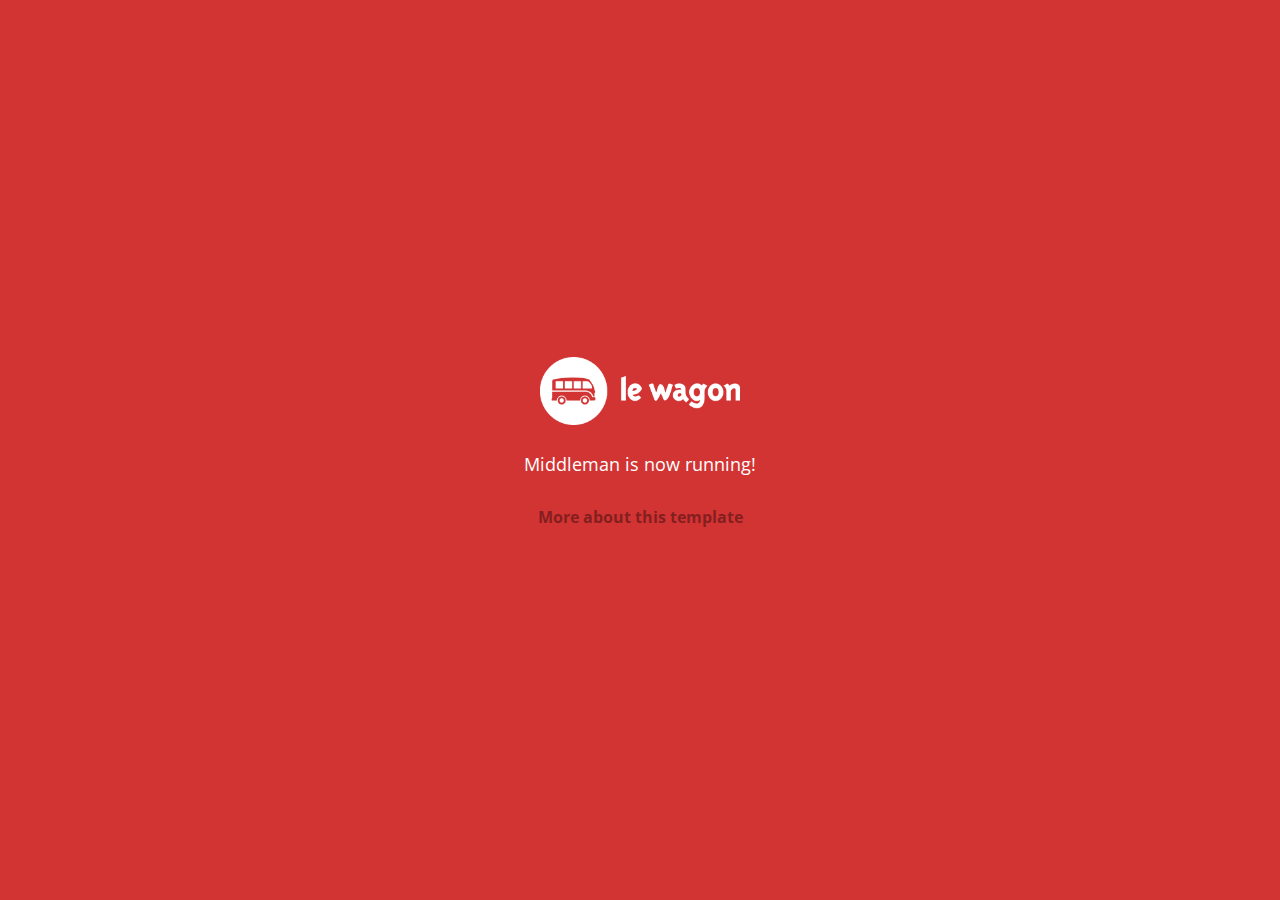
==== index.html @ 3f465b74 "Automated commit at 2018-02-09 03:11:41 UTC by middleman-deploy 2.0.0-alpha" ====
<!doctype html>
<html>
  <head>
    <meta charset="utf-8">
    <meta http-equiv="x-ua-compatible" content="ie=edge">
    <meta name="viewport"
          content="width=device-width, initial-scale=1, shrink-to-fit=no">
    <!-- Use the title from a page's frontmatter if it has one -->
    <title>Le Wagon - Middleman</title>
    <link href="stylesheets/application-3c48b980.css" rel="stylesheet" />
    <script src="javascripts/application-93de88c9.js"></script>
    <link href="images/favicon-f15af148.png" rel="icon" type="image/png" />
  </head>
  <body>
    <div id="home">
  <div class="home-content">
    <img src="images/logo-acc9c0ec.png" width="200" alt="Logo" />
    <p>
      Middleman is now running!
    </p>
    <p class="about">
      <a href="about.html">More about this template</a>
    </p>
  </div>
</div>

  </body>
</html>
---- stylesheets/application-3c48b980.css ----
@import url("https://fonts.googleapis.com/css?family=Open+Sans:400,300,700|Raleway:400,100,300,700,500");/*!
 * Bootstrap v3.3.7 (http://getbootstrap.com)
 * Copyright 2011-2016 Twitter, Inc.
 * Licensed under MIT (https://github.com/twbs/bootstrap/blob/master/LICENSE)
 *//*! normalize.css v3.0.3 | MIT License | github.com/necolas/normalize.css */html{font-family:sans-serif;-ms-text-size-adjust:100%;-webkit-text-size-adjust:100%}body{margin:0}article,aside,details,figcaption,figure,footer,header,hgroup,main,menu,nav,section,summary{display:block}audio,canvas,progress,video{display:inline-block;vertical-align:baseline}audio:not([controls]){display:none;height:0}[hidden],template{display:none}a{background-color:transparent}a:active,a:hover{outline:0}abbr[title]{border-bottom:1px dotted}b,strong{font-weight:bold}dfn{font-style:italic}h1{font-size:2em;margin:0.67em 0}mark{background:#ff0;color:#000}small{font-size:80%}sub,sup{font-size:75%;line-height:0;position:relative;vertical-align:baseline}sup{top:-0.5em}sub{bottom:-0.25em}img{border:0}svg:not(:root){overflow:hidden}figure{margin:1em 40px}hr{-webkit-box-sizing:content-box;box-sizing:content-box;height:0}pre{overflow:auto}code,kbd,pre,samp{font-family:monospace, monospace;font-size:1em}button,input,optgroup,select,textarea{color:inherit;font:inherit;margin:0}button{overflow:visible}button,select{text-transform:none}button,html input[type="button"],input[type="reset"],input[type="submit"]{-webkit-appearance:button;cursor:pointer}button[disabled],html input[disabled]{cursor:default}button::-moz-focus-inner,input::-moz-focus-inner{border:0;padding:0}input{line-height:normal}input[type="checkbox"],input[type="radio"]{-webkit-box-sizing:border-box;box-sizing:border-box;padding:0}input[type="number"]::-webkit-inner-spin-button,input[type="number"]::-webkit-outer-spin-button{height:auto}input[type="search"]{-webkit-appearance:textfield;-webkit-box-sizing:content-box;box-sizing:content-box}input[type="search"]::-webkit-search-cancel-button,input[type="search"]::-webkit-search-decoration{-webkit-appearance:none}fieldset{border:1px solid #c0c0c0;margin:0 2px;padding:0.35em 0.625em 0.75em}legend{border:0;padding:0}textarea{overflow:auto}optgroup{font-weight:bold}table{border-collapse:collapse;border-spacing:0}td,th{padding:0}/*! Source: https://github.com/h5bp/html5-boilerplate/blob/master/src/css/main.css */@media print{*,*:before,*:after{background:transparent !important;color:#000 !important;-webkit-box-shadow:none !important;box-shadow:none !important;text-shadow:none !important}a,a:visited{text-decoration:underline}a[href]:after{content:" (" attr(href) ")"}abbr[title]:after{content:" (" attr(title) ")"}a[href^="#"]:after,a[href^="javascript:"]:after{content:""}pre,blockquote{border:1px solid #999;page-break-inside:avoid}thead{display:table-header-group}tr,img{page-break-inside:avoid}img{max-width:100% !important}p,h2,h3{orphans:3;widows:3}h2,h3{page-break-after:avoid}.navbar{display:none}.btn>.caret,.dropup>.btn>.caret{border-top-color:#000 !important}.label{border:1px solid #000}.table{border-collapse:collapse !important}.table td,.table th{background-color:#fff !important}.table-bordered th,.table-bordered td{border:1px solid #ddd !important}}@font-face{font-family:'Glyphicons Halflings';src:url("../assets/bootstrap/glyphicons-halflings-regular-86b6f62b.eot");src:url("../assets/bootstrap/glyphicons-halflings-regular-86b6f62b.eot?#iefix") format("embedded-opentype"),url("../assets/bootstrap/glyphicons-halflings-regular-ca35b697.woff2") format("woff2"),url("../assets/bootstrap/glyphicons-halflings-regular-278e49a8.woff") format("woff"),url("../assets/bootstrap/glyphicons-halflings-regular-44bc1850.ttf") format("truetype"),url("../assets/bootstrap/glyphicons-halflings-regular-de51a849.svg#glyphicons_halflingsregular") format("svg")}.glyphicon{position:relative;top:1px;display:inline-block;font-family:'Glyphicons Halflings';font-style:normal;font-weight:normal;line-height:1;-webkit-font-smoothing:antialiased;-moz-osx-font-smoothing:grayscale}.glyphicon-asterisk:before{content:"\002a"}.glyphicon-plus:before{content:"\002b"}.glyphicon-euro:before,.glyphicon-eur:before{content:"\20ac"}.glyphicon-minus:before{content:"\2212"}.glyphicon-cloud:before{content:"\2601"}.glyphicon-envelope:before{content:"\2709"}.glyphicon-pencil:before{content:"\270f"}.glyphicon-glass:before{content:"\e001"}.glyphicon-music:before{content:"\e002"}.glyphicon-search:before{content:"\e003"}.glyphicon-heart:before{content:"\e005"}.glyphicon-star:before{content:"\e006"}.glyphicon-star-empty:before{content:"\e007"}.glyphicon-user:before{content:"\e008"}.glyphicon-film:before{content:"\e009"}.glyphicon-th-large:before{content:"\e010"}.glyphicon-th:before{content:"\e011"}.glyphicon-th-list:before{content:"\e012"}.glyphicon-ok:before{content:"\e013"}.glyphicon-remove:before{content:"\e014"}.glyphicon-zoom-in:before{content:"\e015"}.glyphicon-zoom-out:before{content:"\e016"}.glyphicon-off:before{content:"\e017"}.glyphicon-signal:before{content:"\e018"}.glyphicon-cog:before{content:"\e019"}.glyphicon-trash:before{content:"\e020"}.glyphicon-home:before{content:"\e021"}.glyphicon-file:before{content:"\e022"}.glyphicon-time:before{content:"\e023"}.glyphicon-road:before{content:"\e024"}.glyphicon-download-alt:before{content:"\e025"}.glyphicon-download:before{content:"\e026"}.glyphicon-upload:before{content:"\e027"}.glyphicon-inbox:before{content:"\e028"}.glyphicon-play-circle:before{content:"\e029"}.glyphicon-repeat:before{content:"\e030"}.glyphicon-refresh:before{content:"\e031"}.glyphicon-list-alt:before{content:"\e032"}.glyphicon-lock:before{content:"\e033"}.glyphicon-flag:before{content:"\e034"}.glyphicon-headphones:before{content:"\e035"}.glyphicon-volume-off:before{content:"\e036"}.glyphicon-volume-down:before{content:"\e037"}.glyphicon-volume-up:before{content:"\e038"}.glyphicon-qrcode:before{content:"\e039"}.glyphicon-barcode:before{content:"\e040"}.glyphicon-tag:before{content:"\e041"}.glyphicon-tags:before{content:"\e042"}.glyphicon-book:before{content:"\e043"}.glyphicon-bookmark:before{content:"\e044"}.glyphicon-print:before{content:"\e045"}.glyphicon-camera:before{content:"\e046"}.glyphicon-font:before{content:"\e047"}.glyphicon-bold:before{content:"\e048"}.glyphicon-italic:before{content:"\e049"}.glyphicon-text-height:before{content:"\e050"}.glyphicon-text-width:before{content:"\e051"}.glyphicon-align-left:before{content:"\e052"}.glyphicon-align-center:before{content:"\e053"}.glyphicon-align-right:before{content:"\e054"}.glyphicon-align-justify:before{content:"\e055"}.glyphicon-list:before{content:"\e056"}.glyphicon-indent-left:before{content:"\e057"}.glyphicon-indent-right:before{content:"\e058"}.glyphicon-facetime-video:before{content:"\e059"}.glyphicon-picture:before{content:"\e060"}.glyphicon-map-marker:before{content:"\e062"}.glyphicon-adjust:before{content:"\e063"}.glyphicon-tint:before{content:"\e064"}.glyphicon-edit:before{content:"\e065"}.glyphicon-share:before{content:"\e066"}.glyphicon-check:before{content:"\e067"}.glyphicon-move:before{content:"\e068"}.glyphicon-step-backward:before{content:"\e069"}.glyphicon-fast-backward:before{content:"\e070"}.glyphicon-backward:before{content:"\e071"}.glyphicon-play:before{content:"\e072"}.glyphicon-pause:before{content:"\e073"}.glyphicon-stop:before{content:"\e074"}.glyphicon-forward:before{content:"\e075"}.glyphicon-fast-forward:before{content:"\e076"}.glyphicon-step-forward:before{content:"\e077"}.glyphicon-eject:before{content:"\e078"}.glyphicon-chevron-left:before{content:"\e079"}.glyphicon-chevron-right:before{content:"\e080"}.glyphicon-plus-sign:before{content:"\e081"}.glyphicon-minus-sign:before{content:"\e082"}.glyphicon-remove-sign:before{content:"\e083"}.glyphicon-ok-sign:before{content:"\e084"}.glyphicon-question-sign:before{content:"\e085"}.glyphicon-info-sign:before{content:"\e086"}.glyphicon-screenshot:before{content:"\e087"}.glyphicon-remove-circle:before{content:"\e088"}.glyphicon-ok-circle:before{content:"\e089"}.glyphicon-ban-circle:before{content:"\e090"}.glyphicon-arrow-left:before{content:"\e091"}.glyphicon-arrow-right:before{content:"\e092"}.glyphicon-arrow-up:before{content:"\e093"}.glyphicon-arrow-down:before{content:"\e094"}.glyphicon-share-alt:before{content:"\e095"}.glyphicon-resize-full:before{content:"\e096"}.glyphicon-resize-small:before{content:"\e097"}.glyphicon-exclamation-sign:before{content:"\e101"}.glyphicon-gift:before{content:"\e102"}.glyphicon-leaf:before{content:"\e103"}.glyphicon-fire:before{content:"\e104"}.glyphicon-eye-open:before{content:"\e105"}.glyphicon-eye-close:before{content:"\e106"}.glyphicon-warning-sign:before{content:"\e107"}.glyphicon-plane:before{content:"\e108"}.glyphicon-calendar:before{content:"\e109"}.glyphicon-random:before{content:"\e110"}.glyphicon-comment:before{content:"\e111"}.glyphicon-magnet:before{content:"\e112"}.glyphicon-chevron-up:before{content:"\e113"}.glyphicon-chevron-down:before{content:"\e114"}.glyphicon-retweet:before{content:"\e115"}.glyphicon-shopping-cart:before{content:"\e116"}.glyphicon-folder-close:before{content:"\e117"}.glyphicon-folder-open:before{content:"\e118"}.glyphicon-resize-vertical:before{content:"\e119"}.glyphicon-resize-horizontal:before{content:"\e120"}.glyphicon-hdd:before{content:"\e121"}.glyphicon-bullhorn:before{content:"\e122"}.glyphicon-bell:before{content:"\e123"}.glyphicon-certificate:before{content:"\e124"}.glyphicon-thumbs-up:before{content:"\e125"}.glyphicon-thumbs-down:before{content:"\e126"}.glyphicon-hand-right:before{content:"\e127"}.glyphicon-hand-left:before{content:"\e128"}.glyphicon-hand-up:before{content:"\e129"}.glyphicon-hand-down:before{content:"\e130"}.glyphicon-circle-arrow-right:before{content:"\e131"}.glyphicon-circle-arrow-left:before{content:"\e132"}.glyphicon-circle-arrow-up:before{content:"\e133"}.glyphicon-circle-arrow-down:before{content:"\e134"}.glyphicon-globe:before{content:"\e135"}.glyphicon-wrench:before{content:"\e136"}.glyphicon-tasks:before{content:"\e137"}.glyphicon-filter:before{content:"\e138"}.glyphicon-briefcase:before{content:"\e139"}.glyphicon-fullscreen:before{content:"\e140"}.glyphicon-dashboard:before{content:"\e141"}.glyphicon-paperclip:before{content:"\e142"}.glyphicon-heart-empty:before{content:"\e143"}.glyphicon-link:before{content:"\e144"}.glyphicon-phone:before{content:"\e145"}.glyphicon-pushpin:before{content:"\e146"}.glyphicon-usd:before{content:"\e148"}.glyphicon-gbp:before{content:"\e149"}.glyphicon-sort:before{content:"\e150"}.glyphicon-sort-by-alphabet:before{content:"\e151"}.glyphicon-sort-by-alphabet-alt:before{content:"\e152"}.glyphicon-sort-by-order:before{content:"\e153"}.glyphicon-sort-by-order-alt:before{content:"\e154"}.glyphicon-sort-by-attributes:before{content:"\e155"}.glyphicon-sort-by-attributes-alt:before{content:"\e156"}.glyphicon-unchecked:before{content:"\e157"}.glyphicon-expand:before{content:"\e158"}.glyphicon-collapse-down:before{content:"\e159"}.glyphicon-collapse-up:before{content:"\e160"}.glyphicon-log-in:before{content:"\e161"}.glyphicon-flash:before{content:"\e162"}.glyphicon-log-out:before{content:"\e163"}.glyphicon-new-window:before{content:"\e164"}.glyphicon-record:before{content:"\e165"}.glyphicon-save:before{content:"\e166"}.glyphicon-open:before{content:"\e167"}.glyphicon-saved:before{content:"\e168"}.glyphicon-import:before{content:"\e169"}.glyphicon-export:before{content:"\e170"}.glyphicon-send:before{content:"\e171"}.glyphicon-floppy-disk:before{content:"\e172"}.glyphicon-floppy-saved:before{content:"\e173"}.glyphicon-floppy-remove:before{content:"\e174"}.glyphicon-floppy-save:before{content:"\e175"}.glyphicon-floppy-open:before{content:"\e176"}.glyphicon-credit-card:before{content:"\e177"}.glyphicon-transfer:before{content:"\e178"}.glyphicon-cutlery:before{content:"\e179"}.glyphicon-header:before{content:"\e180"}.glyphicon-compressed:before{content:"\e181"}.glyphicon-earphone:before{content:"\e182"}.glyphicon-phone-alt:before{content:"\e183"}.glyphicon-tower:before{content:"\e184"}.glyphicon-stats:before{content:"\e185"}.glyphicon-sd-video:before{content:"\e186"}.glyphicon-hd-video:before{content:"\e187"}.glyphicon-subtitles:before{content:"\e188"}.glyphicon-sound-stereo:before{content:"\e189"}.glyphicon-sound-dolby:before{content:"\e190"}.glyphicon-sound-5-1:before{content:"\e191"}.glyphicon-sound-6-1:before{content:"\e192"}.glyphicon-sound-7-1:before{content:"\e193"}.glyphicon-copyright-mark:before{content:"\e194"}.glyphicon-registration-mark:before{content:"\e195"}.glyphicon-cloud-download:before{content:"\e197"}.glyphicon-cloud-upload:before{content:"\e198"}.glyphicon-tree-conifer:before{content:"\e199"}.glyphicon-tree-deciduous:before{content:"\e200"}.glyphicon-cd:before{content:"\e201"}.glyphicon-save-file:before{content:"\e202"}.glyphicon-open-file:before{content:"\e203"}.glyphicon-level-up:before{content:"\e204"}.glyphicon-copy:before{content:"\e205"}.glyphicon-paste:before{content:"\e206"}.glyphicon-alert:before{content:"\e209"}.glyphicon-equalizer:before{content:"\e210"}.glyphicon-king:before{content:"\e211"}.glyphicon-queen:before{content:"\e212"}.glyphicon-pawn:before{content:"\e213"}.glyphicon-bishop:before{content:"\e214"}.glyphicon-knight:before{content:"\e215"}.glyphicon-baby-formula:before{content:"\e216"}.glyphicon-tent:before{content:"\26fa"}.glyphicon-blackboard:before{content:"\e218"}.glyphicon-bed:before{content:"\e219"}.glyphicon-apple:before{content:"\f8ff"}.glyphicon-erase:before{content:"\e221"}.glyphicon-hourglass:before{content:"\231b"}.glyphicon-lamp:before{content:"\e223"}.glyphicon-duplicate:before{content:"\e224"}.glyphicon-piggy-bank:before{content:"\e225"}.glyphicon-scissors:before{content:"\e226"}.glyphicon-bitcoin:before{content:"\e227"}.glyphicon-btc:before{content:"\e227"}.glyphicon-xbt:before{content:"\e227"}.glyphicon-yen:before{content:"\00a5"}.glyphicon-jpy:before{content:"\00a5"}.glyphicon-ruble:before{content:"\20bd"}.glyphicon-rub:before{content:"\20bd"}.glyphicon-scale:before{content:"\e230"}.glyphicon-ice-lolly:before{content:"\e231"}.glyphicon-ice-lolly-tasted:before{content:"\e232"}.glyphicon-education:before{content:"\e233"}.glyphicon-option-horizontal:before{content:"\e234"}.glyphicon-option-vertical:before{content:"\e235"}.glyphicon-menu-hamburger:before{content:"\e236"}.glyphicon-modal-window:before{content:"\e237"}.glyphicon-oil:before{content:"\e238"}.glyphicon-grain:before{content:"\e239"}.glyphicon-sunglasses:before{content:"\e240"}.glyphicon-text-size:before{content:"\e241"}.glyphicon-text-color:before{content:"\e242"}.glyphicon-text-background:before{content:"\e243"}.glyphicon-object-align-top:before{content:"\e244"}.glyphicon-object-align-bottom:before{content:"\e245"}.glyphicon-object-align-horizontal:before{content:"\e246"}.glyphicon-object-align-left:before{content:"\e247"}.glyphicon-object-align-vertical:before{content:"\e248"}.glyphicon-object-align-right:before{content:"\e249"}.glyphicon-triangle-right:before{content:"\e250"}.glyphicon-triangle-left:before{content:"\e251"}.glyphicon-triangle-bottom:before{content:"\e252"}.glyphicon-triangle-top:before{content:"\e253"}.glyphicon-console:before{content:"\e254"}.glyphicon-superscript:before{content:"\e255"}.glyphicon-subscript:before{content:"\e256"}.glyphicon-menu-left:before{content:"\e257"}.glyphicon-menu-right:before{content:"\e258"}.glyphicon-menu-down:before{content:"\e259"}.glyphicon-menu-up:before{content:"\e260"}*{-webkit-box-sizing:border-box;box-sizing:border-box}*:before,*:after{-webkit-box-sizing:border-box;box-sizing:border-box}html{font-size:10px;-webkit-tap-highlight-color:transparent}body{font-family:"Open Sans", "Helvetica", "sans-serif";font-size:18px;line-height:1.42857143;color:#333333;background-color:#F4F4F4}input,button,select,textarea{font-family:inherit;font-size:inherit;line-height:inherit}a{color:#469AE0;text-decoration:none}a:hover,a:focus{color:#1f74ba;text-decoration:underline}a:focus{outline:5px auto -webkit-focus-ring-color;outline-offset:-2px}figure{margin:0}img{vertical-align:middle}.img-responsive{display:block;max-width:100%;height:auto}.img-rounded{border-radius:2px}.img-thumbnail{padding:4px;line-height:1.42857143;background-color:#F4F4F4;border:1px solid #ddd;border-radius:2px;-webkit-transition:all 0.2s ease-in-out;transition:all 0.2s ease-in-out;display:inline-block;max-width:100%;height:auto}.img-circle{border-radius:50%}hr{margin-top:25px;margin-bottom:25px;border:0;border-top:1px solid #eeeeee}.sr-only{position:absolute;width:1px;height:1px;margin:-1px;padding:0;overflow:hidden;clip:rect(0, 0, 0, 0);border:0}.sr-only-focusable:active,.sr-only-focusable:focus{position:static;width:auto;height:auto;margin:0;overflow:visible;clip:auto}[role="button"]{cursor:pointer}h1,h2,h3,h4,h5,h6,.h1,.h2,.h3,.h4,.h5,.h6{font-family:"Raleway", "Helvetica", "sans-serif";font-weight:500;line-height:1.1;color:inherit}h1 small,h1 .small,h2 small,h2 .small,h3 small,h3 .small,h4 small,h4 .small,h5 small,h5 .small,h6 small,h6 .small,.h1 small,.h1 .small,.h2 small,.h2 .small,.h3 small,.h3 .small,.h4 small,.h4 .small,.h5 small,.h5 .small,.h6 small,.h6 .small{font-weight:normal;line-height:1;color:#777777}h1,.h1,h2,.h2,h3,.h3{margin-top:25px;margin-bottom:12.5px}h1 small,h1 .small,.h1 small,.h1 .small,h2 small,h2 .small,.h2 small,.h2 .small,h3 small,h3 .small,.h3 small,.h3 .small{font-size:65%}h4,.h4,h5,.h5,h6,.h6{margin-top:12.5px;margin-bottom:12.5px}h4 small,h4 .small,.h4 small,.h4 .small,h5 small,h5 .small,.h5 small,.h5 .small,h6 small,h6 .small,.h6 small,.h6 .small{font-size:75%}h1,.h1{font-size:46px}h2,.h2{font-size:38px}h3,.h3{font-size:31px}h4,.h4{font-size:23px}h5,.h5{font-size:18px}h6,.h6{font-size:16px}p{margin:0 0 12.5px}.lead{margin-bottom:25px;font-size:20px;font-weight:300;line-height:1.4}@media (min-width: 768px){.lead{font-size:27px}}small,.small{font-size:88%}mark,.mark{background-color:#fcf8e3;padding:.2em}.text-left{text-align:left}.text-right{text-align:right}.text-center{text-align:center}.text-justify{text-align:justify}.text-nowrap{white-space:nowrap}.text-lowercase{text-transform:lowercase}.text-uppercase,.initialism{text-transform:uppercase}.text-capitalize{text-transform:capitalize}.text-muted{color:#777777}.text-primary{color:#469AE0}a.text-primary:hover,a.text-primary:focus{color:#2381d0}.text-success{color:#3c763d}a.text-success:hover,a.text-success:focus{color:#2b542c}.text-info{color:#31708f}a.text-info:hover,a.text-info:focus{color:#245269}.text-warning{color:#8a6d3b}a.text-warning:hover,a.text-warning:focus{color:#66512c}.text-danger{color:#a94442}a.text-danger:hover,a.text-danger:focus{color:#843534}.bg-primary{color:#fff}.bg-primary{background-color:#469AE0}a.bg-primary:hover,a.bg-primary:focus{background-color:#2381d0}.bg-success{background-color:#dff0d8}a.bg-success:hover,a.bg-success:focus{background-color:#c1e2b3}.bg-info{background-color:#d9edf7}a.bg-info:hover,a.bg-info:focus{background-color:#afd9ee}.bg-warning{background-color:#fcf8e3}a.bg-warning:hover,a.bg-warning:focus{background-color:#f7ecb5}.bg-danger{background-color:#f2dede}a.bg-danger:hover,a.bg-danger:focus{background-color:#e4b9b9}.page-header{padding-bottom:11.5px;margin:50px 0 25px;border-bottom:1px solid #eeeeee}ul,ol{margin-top:0;margin-bottom:12.5px}ul ul,ul ol,ol ul,ol ol{margin-bottom:0}.list-unstyled{padding-left:0;list-style:none}.list-inline{padding-left:0;list-style:none;margin-left:-5px}.list-inline>li{display:inline-block;padding-left:5px;padding-right:5px}dl{margin-top:0;margin-bottom:25px}dt,dd{line-height:1.42857143}dt{font-weight:bold}dd{margin-left:0}.dl-horizontal dd:before,.dl-horizontal dd:after{content:" ";display:table}.dl-horizontal dd:after{clear:both}@media (min-width: 768px){.dl-horizontal dt{float:left;width:160px;clear:left;text-align:right;overflow:hidden;text-overflow:ellipsis;white-space:nowrap}.dl-horizontal dd{margin-left:180px}}abbr[title],abbr[data-original-title]{cursor:help;border-bottom:1px dotted #777777}.initialism{font-size:90%}blockquote{padding:12.5px 25px;margin:0 0 25px;font-size:22.5px;border-left:5px solid #eeeeee}blockquote p:last-child,blockquote ul:last-child,blockquote ol:last-child{margin-bottom:0}blockquote footer,blockquote small,blockquote .small{display:block;font-size:80%;line-height:1.42857143;color:#777777}blockquote footer:before,blockquote small:before,blockquote .small:before{content:'\2014 \00A0'}.blockquote-reverse,blockquote.pull-right{padding-right:15px;padding-left:0;border-right:5px solid #eeeeee;border-left:0;text-align:right}.blockquote-reverse footer:before,.blockquote-reverse small:before,.blockquote-reverse .small:before,blockquote.pull-right footer:before,blockquote.pull-right small:before,blockquote.pull-right .small:before{content:''}.blockquote-reverse footer:after,.blockquote-reverse small:after,.blockquote-reverse .small:after,blockquote.pull-right footer:after,blockquote.pull-right small:after,blockquote.pull-right .small:after{content:'\00A0 \2014'}address{margin-bottom:25px;font-style:normal;line-height:1.42857143}code,kbd,pre,samp{font-family:Menlo, Monaco, Consolas, "Courier New", monospace}code{padding:2px 4px;font-size:90%;color:#c7254e;background-color:#f9f2f4;border-radius:2px}kbd{padding:2px 4px;font-size:90%;color:#fff;background-color:#333;border-radius:2px;-webkit-box-shadow:inset 0 -1px 0 rgba(0,0,0,0.25);box-shadow:inset 0 -1px 0 rgba(0,0,0,0.25)}kbd kbd{padding:0;font-size:100%;font-weight:bold;-webkit-box-shadow:none;box-shadow:none}pre{display:block;padding:12px;margin:0 0 12.5px;font-size:17px;line-height:1.42857143;word-break:break-all;word-wrap:break-word;color:#333333;background-color:#f5f5f5;border:1px solid #ccc;border-radius:2px}pre code{padding:0;font-size:inherit;color:inherit;white-space:pre-wrap;background-color:transparent;border-radius:0}.pre-scrollable{max-height:340px;overflow-y:scroll}.container{margin-right:auto;margin-left:auto;padding-left:15px;padding-right:15px}.container:before,.container:after{content:" ";display:table}.container:after{clear:both}@media (min-width: 768px){.container{width:750px}}@media (min-width: 992px){.container{width:970px}}@media (min-width: 1200px){.container{width:1170px}}.container-fluid{margin-right:auto;margin-left:auto;padding-left:15px;padding-right:15px}.container-fluid:before,.container-fluid:after{content:" ";display:table}.container-fluid:after{clear:both}.row{margin-left:-15px;margin-right:-15px}.row:before,.row:after{content:" ";display:table}.row:after{clear:both}.col-xs-1,.col-sm-1,.col-md-1,.col-lg-1,.col-xs-2,.col-sm-2,.col-md-2,.col-lg-2,.col-xs-3,.col-sm-3,.col-md-3,.col-lg-3,.col-xs-4,.col-sm-4,.col-md-4,.col-lg-4,.col-xs-5,.col-sm-5,.col-md-5,.col-lg-5,.col-xs-6,.col-sm-6,.col-md-6,.col-lg-6,.col-xs-7,.col-sm-7,.col-md-7,.col-lg-7,.col-xs-8,.col-sm-8,.col-md-8,.col-lg-8,.col-xs-9,.col-sm-9,.col-md-9,.col-lg-9,.col-xs-10,.col-sm-10,.col-md-10,.col-lg-10,.col-xs-11,.col-sm-11,.col-md-11,.col-lg-11,.col-xs-12,.col-sm-12,.col-md-12,.col-lg-12{position:relative;min-height:1px;padding-left:15px;padding-right:15px}.col-xs-1,.col-xs-2,.col-xs-3,.col-xs-4,.col-xs-5,.col-xs-6,.col-xs-7,.col-xs-8,.col-xs-9,.col-xs-10,.col-xs-11,.col-xs-12{float:left}.col-xs-1{width:8.33333333%}.col-xs-2{width:16.66666667%}.col-xs-3{width:25%}.col-xs-4{width:33.33333333%}.col-xs-5{width:41.66666667%}.col-xs-6{width:50%}.col-xs-7{width:58.33333333%}.col-xs-8{width:66.66666667%}.col-xs-9{width:75%}.col-xs-10{width:83.33333333%}.col-xs-11{width:91.66666667%}.col-xs-12{width:100%}.col-xs-pull-0{right:auto}.col-xs-pull-1{right:8.33333333%}.col-xs-pull-2{right:16.66666667%}.col-xs-pull-3{right:25%}.col-xs-pull-4{right:33.33333333%}.col-xs-pull-5{right:41.66666667%}.col-xs-pull-6{right:50%}.col-xs-pull-7{right:58.33333333%}.col-xs-pull-8{right:66.66666667%}.col-xs-pull-9{right:75%}.col-xs-pull-10{right:83.33333333%}.col-xs-pull-11{right:91.66666667%}.col-xs-pull-12{right:100%}.col-xs-push-0{left:auto}.col-xs-push-1{left:8.33333333%}.col-xs-push-2{left:16.66666667%}.col-xs-push-3{left:25%}.col-xs-push-4{left:33.33333333%}.col-xs-push-5{left:41.66666667%}.col-xs-push-6{left:50%}.col-xs-push-7{left:58.33333333%}.col-xs-push-8{left:66.66666667%}.col-xs-push-9{left:75%}.col-xs-push-10{left:83.33333333%}.col-xs-push-11{left:91.66666667%}.col-xs-push-12{left:100%}.col-xs-offset-0{margin-left:0%}.col-xs-offset-1{margin-left:8.33333333%}.col-xs-offset-2{margin-left:16.66666667%}.col-xs-offset-3{margin-left:25%}.col-xs-offset-4{margin-left:33.33333333%}.col-xs-offset-5{margin-left:41.66666667%}.col-xs-offset-6{margin-left:50%}.col-xs-offset-7{margin-left:58.33333333%}.col-xs-offset-8{margin-left:66.66666667%}.col-xs-offset-9{margin-left:75%}.col-xs-offset-10{margin-left:83.33333333%}.col-xs-offset-11{margin-left:91.66666667%}.col-xs-offset-12{margin-left:100%}@media (min-width: 768px){.col-sm-1,.col-sm-2,.col-sm-3,.col-sm-4,.col-sm-5,.col-sm-6,.col-sm-7,.col-sm-8,.col-sm-9,.col-sm-10,.col-sm-11,.col-sm-12{float:left}.col-sm-1{width:8.33333333%}.col-sm-2{width:16.66666667%}.col-sm-3{width:25%}.col-sm-4{width:33.33333333%}.col-sm-5{width:41.66666667%}.col-sm-6{width:50%}.col-sm-7{width:58.33333333%}.col-sm-8{width:66.66666667%}.col-sm-9{width:75%}.col-sm-10{width:83.33333333%}.col-sm-11{width:91.66666667%}.col-sm-12{width:100%}.col-sm-pull-0{right:auto}.col-sm-pull-1{right:8.33333333%}.col-sm-pull-2{right:16.66666667%}.col-sm-pull-3{right:25%}.col-sm-pull-4{right:33.33333333%}.col-sm-pull-5{right:41.66666667%}.col-sm-pull-6{right:50%}.col-sm-pull-7{right:58.33333333%}.col-sm-pull-8{right:66.66666667%}.col-sm-pull-9{right:75%}.col-sm-pull-10{right:83.33333333%}.col-sm-pull-11{right:91.66666667%}.col-sm-pull-12{right:100%}.col-sm-push-0{left:auto}.col-sm-push-1{left:8.33333333%}.col-sm-push-2{left:16.66666667%}.col-sm-push-3{left:25%}.col-sm-push-4{left:33.33333333%}.col-sm-push-5{left:41.66666667%}.col-sm-push-6{left:50%}.col-sm-push-7{left:58.33333333%}.col-sm-push-8{left:66.66666667%}.col-sm-push-9{left:75%}.col-sm-push-10{left:83.33333333%}.col-sm-push-11{left:91.66666667%}.col-sm-push-12{left:100%}.col-sm-offset-0{margin-left:0%}.col-sm-offset-1{margin-left:8.33333333%}.col-sm-offset-2{margin-left:16.66666667%}.col-sm-offset-3{margin-left:25%}.col-sm-offset-4{margin-left:33.33333333%}.col-sm-offset-5{margin-left:41.66666667%}.col-sm-offset-6{margin-left:50%}.col-sm-offset-7{margin-left:58.33333333%}.col-sm-offset-8{margin-left:66.66666667%}.col-sm-offset-9{margin-left:75%}.col-sm-offset-10{margin-left:83.33333333%}.col-sm-offset-11{margin-left:91.66666667%}.col-sm-offset-12{margin-left:100%}}@media (min-width: 992px){.col-md-1,.col-md-2,.col-md-3,.col-md-4,.col-md-5,.col-md-6,.col-md-7,.col-md-8,.col-md-9,.col-md-10,.col-md-11,.col-md-12{float:left}.col-md-1{width:8.33333333%}.col-md-2{width:16.66666667%}.col-md-3{width:25%}.col-md-4{width:33.33333333%}.col-md-5{width:41.66666667%}.col-md-6{width:50%}.col-md-7{width:58.33333333%}.col-md-8{width:66.66666667%}.col-md-9{width:75%}.col-md-10{width:83.33333333%}.col-md-11{width:91.66666667%}.col-md-12{width:100%}.col-md-pull-0{right:auto}.col-md-pull-1{right:8.33333333%}.col-md-pull-2{right:16.66666667%}.col-md-pull-3{right:25%}.col-md-pull-4{right:33.33333333%}.col-md-pull-5{right:41.66666667%}.col-md-pull-6{right:50%}.col-md-pull-7{right:58.33333333%}.col-md-pull-8{right:66.66666667%}.col-md-pull-9{right:75%}.col-md-pull-10{right:83.33333333%}.col-md-pull-11{right:91.66666667%}.col-md-pull-12{right:100%}.col-md-push-0{left:auto}.col-md-push-1{left:8.33333333%}.col-md-push-2{left:16.66666667%}.col-md-push-3{left:25%}.col-md-push-4{left:33.33333333%}.col-md-push-5{left:41.66666667%}.col-md-push-6{left:50%}.col-md-push-7{left:58.33333333%}.col-md-push-8{left:66.66666667%}.col-md-push-9{left:75%}.col-md-push-10{left:83.33333333%}.col-md-push-11{left:91.66666667%}.col-md-push-12{left:100%}.col-md-offset-0{margin-left:0%}.col-md-offset-1{margin-left:8.33333333%}.col-md-offset-2{margin-left:16.66666667%}.col-md-offset-3{margin-left:25%}.col-md-offset-4{margin-left:33.33333333%}.col-md-offset-5{margin-left:41.66666667%}.col-md-offset-6{margin-left:50%}.col-md-offset-7{margin-left:58.33333333%}.col-md-offset-8{margin-left:66.66666667%}.col-md-offset-9{margin-left:75%}.col-md-offset-10{margin-left:83.33333333%}.col-md-offset-11{margin-left:91.66666667%}.col-md-offset-12{margin-left:100%}}@media (min-width: 1200px){.col-lg-1,.col-lg-2,.col-lg-3,.col-lg-4,.col-lg-5,.col-lg-6,.col-lg-7,.col-lg-8,.col-lg-9,.col-lg-10,.col-lg-11,.col-lg-12{float:left}.col-lg-1{width:8.33333333%}.col-lg-2{width:16.66666667%}.col-lg-3{width:25%}.col-lg-4{width:33.33333333%}.col-lg-5{width:41.66666667%}.col-lg-6{width:50%}.col-lg-7{width:58.33333333%}.col-lg-8{width:66.66666667%}.col-lg-9{width:75%}.col-lg-10{width:83.33333333%}.col-lg-11{width:91.66666667%}.col-lg-12{width:100%}.col-lg-pull-0{right:auto}.col-lg-pull-1{right:8.33333333%}.col-lg-pull-2{right:16.66666667%}.col-lg-pull-3{right:25%}.col-lg-pull-4{right:33.33333333%}.col-lg-pull-5{right:41.66666667%}.col-lg-pull-6{right:50%}.col-lg-pull-7{right:58.33333333%}.col-lg-pull-8{right:66.66666667%}.col-lg-pull-9{right:75%}.col-lg-pull-10{right:83.33333333%}.col-lg-pull-11{right:91.66666667%}.col-lg-pull-12{right:100%}.col-lg-push-0{left:auto}.col-lg-push-1{left:8.33333333%}.col-lg-push-2{left:16.66666667%}.col-lg-push-3{left:25%}.col-lg-push-4{left:33.33333333%}.col-lg-push-5{left:41.66666667%}.col-lg-push-6{left:50%}.col-lg-push-7{left:58.33333333%}.col-lg-push-8{left:66.66666667%}.col-lg-push-9{left:75%}.col-lg-push-10{left:83.33333333%}.col-lg-push-11{left:91.66666667%}.col-lg-push-12{left:100%}.col-lg-offset-0{margin-left:0%}.col-lg-offset-1{margin-left:8.33333333%}.col-lg-offset-2{margin-left:16.66666667%}.col-lg-offset-3{margin-left:25%}.col-lg-offset-4{margin-left:33.33333333%}.col-lg-offset-5{margin-left:41.66666667%}.col-lg-offset-6{margin-left:50%}.col-lg-offset-7{margin-left:58.33333333%}.col-lg-offset-8{margin-left:66.66666667%}.col-lg-offset-9{margin-left:75%}.col-lg-offset-10{margin-left:83.33333333%}.col-lg-offset-11{margin-left:91.66666667%}.col-lg-offset-12{margin-left:100%}}table{background-color:transparent}caption{padding-top:8px;padding-bottom:8px;color:#777777;text-align:left}th{text-align:left}.table{width:100%;max-width:100%;margin-bottom:25px}.table>thead>tr>th,.table>thead>tr>td,.table>tbody>tr>th,.table>tbody>tr>td,.table>tfoot>tr>th,.table>tfoot>tr>td{padding:8px;line-height:1.42857143;vertical-align:top;border-top:1px solid #ddd}.table>thead>tr>th{vertical-align:bottom;border-bottom:2px solid #ddd}.table>caption+thead>tr:first-child>th,.table>caption+thead>tr:first-child>td,.table>colgroup+thead>tr:first-child>th,.table>colgroup+thead>tr:first-child>td,.table>thead:first-child>tr:first-child>th,.table>thead:first-child>tr:first-child>td{border-top:0}.table>tbody+tbody{border-top:2px solid #ddd}.table .table{background-color:#F4F4F4}.table-condensed>thead>tr>th,.table-condensed>thead>tr>td,.table-condensed>tbody>tr>th,.table-condensed>tbody>tr>td,.table-condensed>tfoot>tr>th,.table-condensed>tfoot>tr>td{padding:5px}.table-bordered{border:1px solid #ddd}.table-bordered>thead>tr>th,.table-bordered>thead>tr>td,.table-bordered>tbody>tr>th,.table-bordered>tbody>tr>td,.table-bordered>tfoot>tr>th,.table-bordered>tfoot>tr>td{border:1px solid #ddd}.table-bordered>thead>tr>th,.table-bordered>thead>tr>td{border-bottom-width:2px}.table-striped>tbody>tr:nth-of-type(odd){background-color:#f9f9f9}.table-hover>tbody>tr:hover{background-color:#f5f5f5}table col[class*="col-"]{position:static;float:none;display:table-column}table td[class*="col-"],table th[class*="col-"]{position:static;float:none;display:table-cell}.table>thead>tr>td.active,.table>thead>tr>th.active,.table>thead>tr.active>td,.table>thead>tr.active>th,.table>tbody>tr>td.active,.table>tbody>tr>th.active,.table>tbody>tr.active>td,.table>tbody>tr.active>th,.table>tfoot>tr>td.active,.table>tfoot>tr>th.active,.table>tfoot>tr.active>td,.table>tfoot>tr.active>th{background-color:#f5f5f5}.table-hover>tbody>tr>td.active:hover,.table-hover>tbody>tr>th.active:hover,.table-hover>tbody>tr.active:hover>td,.table-hover>tbody>tr:hover>.active,.table-hover>tbody>tr.active:hover>th{background-color:#e8e8e8}.table>thead>tr>td.success,.table>thead>tr>th.success,.table>thead>tr.success>td,.table>thead>tr.success>th,.table>tbody>tr>td.success,.table>tbody>tr>th.success,.table>tbody>tr.success>td,.table>tbody>tr.success>th,.table>tfoot>tr>td.success,.table>tfoot>tr>th.success,.table>tfoot>tr.success>td,.table>tfoot>tr.success>th{background-color:#dff0d8}.table-hover>tbody>tr>td.success:hover,.table-hover>tbody>tr>th.success:hover,.table-hover>tbody>tr.success:hover>td,.table-hover>tbody>tr:hover>.success,.table-hover>tbody>tr.success:hover>th{background-color:#d0e9c6}.table>thead>tr>td.info,.table>thead>tr>th.info,.table>thead>tr.info>td,.table>thead>tr.info>th,.table>tbody>tr>td.info,.table>tbody>tr>th.info,.table>tbody>tr.info>td,.table>tbody>tr.info>th,.table>tfoot>tr>td.info,.table>tfoot>tr>th.info,.table>tfoot>tr.info>td,.table>tfoot>tr.info>th{background-color:#d9edf7}.table-hover>tbody>tr>td.info:hover,.table-hover>tbody>tr>th.info:hover,.table-hover>tbody>tr.info:hover>td,.table-hover>tbody>tr:hover>.info,.table-hover>tbody>tr.info:hover>th{background-color:#c4e3f3}.table>thead>tr>td.warning,.table>thead>tr>th.warning,.table>thead>tr.warning>td,.table>thead>tr.warning>th,.table>tbody>tr>td.warning,.table>tbody>tr>th.warning,.table>tbody>tr.warning>td,.table>tbody>tr.warning>th,.table>tfoot>tr>td.warning,.table>tfoot>tr>th.warning,.table>tfoot>tr.warning>td,.table>tfoot>tr.warning>th{background-color:#fcf8e3}.table-hover>tbody>tr>td.warning:hover,.table-hover>tbody>tr>th.warning:hover,.table-hover>tbody>tr.warning:hover>td,.table-hover>tbody>tr:hover>.warning,.table-hover>tbody>tr.warning:hover>th{background-color:#faf2cc}.table>thead>tr>td.danger,.table>thead>tr>th.danger,.table>thead>tr.danger>td,.table>thead>tr.danger>th,.table>tbody>tr>td.danger,.table>tbody>tr>th.danger,.table>tbody>tr.danger>td,.table>tbody>tr.danger>th,.table>tfoot>tr>td.danger,.table>tfoot>tr>th.danger,.table>tfoot>tr.danger>td,.table>tfoot>tr.danger>th{background-color:#f2dede}.table-hover>tbody>tr>td.danger:hover,.table-hover>tbody>tr>th.danger:hover,.table-hover>tbody>tr.danger:hover>td,.table-hover>tbody>tr:hover>.danger,.table-hover>tbody>tr.danger:hover>th{background-color:#ebcccc}.table-responsive{overflow-x:auto;min-height:0.01%}@media screen and (max-width: 767px){.table-responsive{width:100%;margin-bottom:18.75px;overflow-y:hidden;-ms-overflow-style:-ms-autohiding-scrollbar;border:1px solid #ddd}.table-responsive>.table{margin-bottom:0}.table-responsive>.table>thead>tr>th,.table-responsive>.table>thead>tr>td,.table-responsive>.table>tbody>tr>th,.table-responsive>.table>tbody>tr>td,.table-responsive>.table>tfoot>tr>th,.table-responsive>.table>tfoot>tr>td{white-space:nowrap}.table-responsive>.table-bordered{border:0}.table-responsive>.table-bordered>thead>tr>th:first-child,.table-responsive>.table-bordered>thead>tr>td:first-child,.table-responsive>.table-bordered>tbody>tr>th:first-child,.table-responsive>.table-bordered>tbody>tr>td:first-child,.table-responsive>.table-bordered>tfoot>tr>th:first-child,.table-responsive>.table-bordered>tfoot>tr>td:first-child{border-left:0}.table-responsive>.table-bordered>thead>tr>th:last-child,.table-responsive>.table-bordered>thead>tr>td:last-child,.table-responsive>.table-bordered>tbody>tr>th:last-child,.table-responsive>.table-bordered>tbody>tr>td:last-child,.table-responsive>.table-bordered>tfoot>tr>th:last-child,.table-responsive>.table-bordered>tfoot>tr>td:last-child{border-right:0}.table-responsive>.table-bordered>tbody>tr:last-child>th,.table-responsive>.table-bordered>tbody>tr:last-child>td,.table-responsive>.table-bordered>tfoot>tr:last-child>th,.table-responsive>.table-bordered>tfoot>tr:last-child>td{border-bottom:0}}fieldset{padding:0;margin:0;border:0;min-width:0}legend{display:block;width:100%;padding:0;margin-bottom:25px;font-size:27px;line-height:inherit;color:#333333;border:0;border-bottom:1px solid #e5e5e5}label{display:inline-block;max-width:100%;margin-bottom:5px;font-weight:bold}input[type="search"]{-webkit-box-sizing:border-box;box-sizing:border-box}input[type="radio"],input[type="checkbox"]{margin:4px 0 0;margin-top:1px \9;line-height:normal}input[type="file"]{display:block}input[type="range"]{display:block;width:100%}select[multiple],select[size]{height:auto}input[type="file"]:focus,input[type="radio"]:focus,input[type="checkbox"]:focus{outline:5px auto -webkit-focus-ring-color;outline-offset:-2px}output{display:block;padding-top:7px;font-size:18px;line-height:1.42857143;color:#000000}.form-control{display:block;width:100%;height:39px;padding:6px 12px;font-size:18px;line-height:1.42857143;color:#000000;background-color:#fff;background-image:none;border:1px solid #ccc;border-radius:2px;-webkit-box-shadow:inset 0 1px 1px rgba(0,0,0,0.075);box-shadow:inset 0 1px 1px rgba(0,0,0,0.075);-webkit-transition:border-color ease-in-out 0.15s, box-shadow ease-in-out 0.15s;-webkit-transition:border-color ease-in-out 0.15s, -webkit-box-shadow ease-in-out 0.15s;transition:border-color ease-in-out 0.15s, -webkit-box-shadow ease-in-out 0.15s;transition:border-color ease-in-out 0.15s, box-shadow ease-in-out 0.15s;transition:border-color ease-in-out 0.15s, box-shadow ease-in-out 0.15s, -webkit-box-shadow ease-in-out 0.15s}.form-control:focus{border-color:#66afe9;outline:0;-webkit-box-shadow:inset 0 1px 1px rgba(0,0,0,0.075),0 0 8px rgba(102,175,233,0.6);box-shadow:inset 0 1px 1px rgba(0,0,0,0.075),0 0 8px rgba(102,175,233,0.6)}.form-control::-moz-placeholder{color:#999;opacity:1}.form-control:-ms-input-placeholder{color:#999}.form-control::-webkit-input-placeholder{color:#999}.form-control::-ms-expand{border:0;background-color:transparent}.form-control[disabled],.form-control[readonly],fieldset[disabled] .form-control{background-color:#eeeeee;opacity:1}.form-control[disabled],fieldset[disabled] .form-control{cursor:not-allowed}textarea.form-control{height:auto}input[type="search"]{-webkit-appearance:none}@media screen and (-webkit-min-device-pixel-ratio: 0){input[type="date"].form-control,input[type="time"].form-control,input[type="datetime-local"].form-control,input[type="month"].form-control{line-height:39px}input[type="date"].input-sm,.input-group-sm>input[type="date"].form-control,.input-group-sm>input[type="date"].input-group-addon,.input-group-sm>.input-group-btn>input[type="date"].btn,.input-group-sm input[type="date"],input[type="time"].input-sm,.input-group-sm>input[type="time"].form-control,.input-group-sm>input[type="time"].input-group-addon,.input-group-sm>.input-group-btn>input[type="time"].btn,.input-group-sm input[type="time"],input[type="datetime-local"].input-sm,.input-group-sm>input[type="datetime-local"].form-control,.input-group-sm>input[type="datetime-local"].input-group-addon,.input-group-sm>.input-group-btn>input[type="datetime-local"].btn,.input-group-sm input[type="datetime-local"],input[type="month"].input-sm,.input-group-sm>input[type="month"].form-control,.input-group-sm>input[type="month"].input-group-addon,.input-group-sm>.input-group-btn>input[type="month"].btn,.input-group-sm input[type="month"]{line-height:36px}input[type="date"].input-lg,.input-group-lg>input[type="date"].form-control,.input-group-lg>input[type="date"].input-group-addon,.input-group-lg>.input-group-btn>input[type="date"].btn,.input-group-lg input[type="date"],input[type="time"].input-lg,.input-group-lg>input[type="time"].form-control,.input-group-lg>input[type="time"].input-group-addon,.input-group-lg>.input-group-btn>input[type="time"].btn,.input-group-lg input[type="time"],input[type="datetime-local"].input-lg,.input-group-lg>input[type="datetime-local"].form-control,.input-group-lg>input[type="datetime-local"].input-group-addon,.input-group-lg>.input-group-btn>input[type="datetime-local"].btn,.input-group-lg input[type="datetime-local"],input[type="month"].input-lg,.input-group-lg>input[type="month"].form-control,.input-group-lg>input[type="month"].input-group-addon,.input-group-lg>.input-group-btn>input[type="month"].btn,.input-group-lg input[type="month"]{line-height:53px}}.form-group{margin-bottom:15px}.radio,.checkbox{position:relative;display:block;margin-top:10px;margin-bottom:10px}.radio label,.checkbox label{min-height:25px;padding-left:20px;margin-bottom:0;font-weight:normal;cursor:pointer}.radio input[type="radio"],.radio-inline input[type="radio"],.checkbox input[type="checkbox"],.checkbox-inline input[type="checkbox"]{position:absolute;margin-left:-20px;margin-top:4px \9}.radio+.radio,.checkbox+.checkbox{margin-top:-5px}.radio-inline,.checkbox-inline{position:relative;display:inline-block;padding-left:20px;margin-bottom:0;vertical-align:middle;font-weight:normal;cursor:pointer}.radio-inline+.radio-inline,.checkbox-inline+.checkbox-inline{margin-top:0;margin-left:10px}input[type="radio"][disabled],input[type="radio"].disabled,fieldset[disabled] input[type="radio"],input[type="checkbox"][disabled],input[type="checkbox"].disabled,fieldset[disabled] input[type="checkbox"]{cursor:not-allowed}.radio-inline.disabled,fieldset[disabled] .radio-inline,.checkbox-inline.disabled,fieldset[disabled] .checkbox-inline{cursor:not-allowed}.radio.disabled label,fieldset[disabled] .radio label,.checkbox.disabled label,fieldset[disabled] .checkbox label{cursor:not-allowed}.form-control-static{padding-top:7px;padding-bottom:7px;margin-bottom:0;min-height:43px}.form-control-static.input-lg,.input-group-lg>.form-control-static.form-control,.input-group-lg>.form-control-static.input-group-addon,.input-group-lg>.input-group-btn>.form-control-static.btn,.form-control-static.input-sm,.input-group-sm>.form-control-static.form-control,.input-group-sm>.form-control-static.input-group-addon,.input-group-sm>.input-group-btn>.form-control-static.btn{padding-left:0;padding-right:0}.input-sm,.input-group-sm>.form-control,.input-group-sm>.input-group-addon,.input-group-sm>.input-group-btn>.btn{height:36px;padding:5px 10px;font-size:16px;line-height:1.5;border-radius:2px}select.input-sm,.input-group-sm>select.form-control,.input-group-sm>select.input-group-addon,.input-group-sm>.input-group-btn>select.btn{height:36px;line-height:36px}textarea.input-sm,.input-group-sm>textarea.form-control,.input-group-sm>textarea.input-group-addon,.input-group-sm>.input-group-btn>textarea.btn,select[multiple].input-sm,.input-group-sm>select[multiple].form-control,.input-group-sm>select[multiple].input-group-addon,.input-group-sm>.input-group-btn>select[multiple].btn{height:auto}.form-group-sm .form-control{height:36px;padding:5px 10px;font-size:16px;line-height:1.5;border-radius:2px}.form-group-sm select.form-control{height:36px;line-height:36px}.form-group-sm textarea.form-control,.form-group-sm select[multiple].form-control{height:auto}.form-group-sm .form-control-static{height:36px;min-height:41px;padding:6px 10px;font-size:16px;line-height:1.5}.input-lg,.input-group-lg>.form-control,.input-group-lg>.input-group-addon,.input-group-lg>.input-group-btn>.btn{height:53px;padding:10px 16px;font-size:23px;line-height:1.3333333;border-radius:2px}select.input-lg,.input-group-lg>select.form-control,.input-group-lg>select.input-group-addon,.input-group-lg>.input-group-btn>select.btn{height:53px;line-height:53px}textarea.input-lg,.input-group-lg>textarea.form-control,.input-group-lg>textarea.input-group-addon,.input-group-lg>.input-group-btn>textarea.btn,select[multiple].input-lg,.input-group-lg>select[multiple].form-control,.input-group-lg>select[multiple].input-group-addon,.input-group-lg>.input-group-btn>select[multiple].btn{height:auto}.form-group-lg .form-control{height:53px;padding:10px 16px;font-size:23px;line-height:1.3333333;border-radius:2px}.form-group-lg select.form-control{height:53px;line-height:53px}.form-group-lg textarea.form-control,.form-group-lg select[multiple].form-control{height:auto}.form-group-lg .form-control-static{height:53px;min-height:48px;padding:11px 16px;font-size:23px;line-height:1.3333333}.has-feedback{position:relative}.has-feedback .form-control{padding-right:48.75px}.form-control-feedback{position:absolute;top:0;right:0;z-index:2;display:block;width:39px;height:39px;line-height:39px;text-align:center;pointer-events:none}.input-lg+.form-control-feedback,.input-group-lg>.form-control+.form-control-feedback,.input-group-lg>.input-group-addon+.form-control-feedback,.input-group-lg>.input-group-btn>.btn+.form-control-feedback,.input-group-lg+.form-control-feedback,.form-group-lg .form-control+.form-control-feedback{width:53px;height:53px;line-height:53px}.input-sm+.form-control-feedback,.input-group-sm>.form-control+.form-control-feedback,.input-group-sm>.input-group-addon+.form-control-feedback,.input-group-sm>.input-group-btn>.btn+.form-control-feedback,.input-group-sm+.form-control-feedback,.form-group-sm .form-control+.form-control-feedback{width:36px;height:36px;line-height:36px}.has-success .help-block,.has-success .control-label,.has-success .radio,.has-success .checkbox,.has-success .radio-inline,.has-success .checkbox-inline,.has-success.radio label,.has-success.checkbox label,.has-success.radio-inline label,.has-success.checkbox-inline label{color:#3c763d}.has-success .form-control{border-color:#3c763d;-webkit-box-shadow:inset 0 1px 1px rgba(0,0,0,0.075);box-shadow:inset 0 1px 1px rgba(0,0,0,0.075)}.has-success .form-control:focus{border-color:#2b542c;-webkit-box-shadow:inset 0 1px 1px rgba(0,0,0,0.075),0 0 6px #67b168;box-shadow:inset 0 1px 1px rgba(0,0,0,0.075),0 0 6px #67b168}.has-success .input-group-addon{color:#3c763d;border-color:#3c763d;background-color:#dff0d8}.has-success .form-control-feedback{color:#3c763d}.has-warning .help-block,.has-warning .control-label,.has-warning .radio,.has-warning .checkbox,.has-warning .radio-inline,.has-warning .checkbox-inline,.has-warning.radio label,.has-warning.checkbox label,.has-warning.radio-inline label,.has-warning.checkbox-inline label{color:#8a6d3b}.has-warning .form-control{border-color:#8a6d3b;-webkit-box-shadow:inset 0 1px 1px rgba(0,0,0,0.075);box-shadow:inset 0 1px 1px rgba(0,0,0,0.075)}.has-warning .form-control:focus{border-color:#66512c;-webkit-box-shadow:inset 0 1px 1px rgba(0,0,0,0.075),0 0 6px #c0a16b;box-shadow:inset 0 1px 1px rgba(0,0,0,0.075),0 0 6px #c0a16b}.has-warning .input-group-addon{color:#8a6d3b;border-color:#8a6d3b;background-color:#fcf8e3}.has-warning .form-control-feedback{color:#8a6d3b}.has-error .help-block,.has-error .control-label,.has-error .radio,.has-error .checkbox,.has-error .radio-inline,.has-error .checkbox-inline,.has-error.radio label,.has-error.checkbox label,.has-error.radio-inline label,.has-error.checkbox-inline label{color:#a94442}.has-error .form-control{border-color:#a94442;-webkit-box-shadow:inset 0 1px 1px rgba(0,0,0,0.075);box-shadow:inset 0 1px 1px rgba(0,0,0,0.075)}.has-error .form-control:focus{border-color:#843534;-webkit-box-shadow:inset 0 1px 1px rgba(0,0,0,0.075),0 0 6px #ce8483;box-shadow:inset 0 1px 1px rgba(0,0,0,0.075),0 0 6px #ce8483}.has-error .input-group-addon{color:#a94442;border-color:#a94442;background-color:#f2dede}.has-error .form-control-feedback{color:#a94442}.has-feedback label ~ .form-control-feedback{top:30px}.has-feedback label.sr-only ~ .form-control-feedback{top:0}.help-block{display:block;margin-top:5px;margin-bottom:10px;color:#737373}@media (min-width: 768px){.form-inline .form-group{display:inline-block;margin-bottom:0;vertical-align:middle}.form-inline .form-control{display:inline-block;width:auto;vertical-align:middle}.form-inline .form-control-static{display:inline-block}.form-inline .input-group{display:inline-table;vertical-align:middle}.form-inline .input-group .input-group-addon,.form-inline .input-group .input-group-btn,.form-inline .input-group .form-control{width:auto}.form-inline .input-group>.form-control{width:100%}.form-inline .control-label{margin-bottom:0;vertical-align:middle}.form-inline .radio,.form-inline .checkbox{display:inline-block;margin-top:0;margin-bottom:0;vertical-align:middle}.form-inline .radio label,.form-inline .checkbox label{padding-left:0}.form-inline .radio input[type="radio"],.form-inline .checkbox input[type="checkbox"]{position:relative;margin-left:0}.form-inline .has-feedback .form-control-feedback{top:0}}.form-horizontal .radio,.form-horizontal .checkbox,.form-horizontal .radio-inline,.form-horizontal .checkbox-inline{margin-top:0;margin-bottom:0;padding-top:7px}.form-horizontal .radio,.form-horizontal .checkbox{min-height:32px}.form-horizontal .form-group{margin-left:-15px;margin-right:-15px}.form-horizontal .form-group:before,.form-horizontal .form-group:after{content:" ";display:table}.form-horizontal .form-group:after{clear:both}@media (min-width: 768px){.form-horizontal .control-label{text-align:right;margin-bottom:0;padding-top:7px}}.form-horizontal .has-feedback .form-control-feedback{right:15px}@media (min-width: 768px){.form-horizontal .form-group-lg .control-label{padding-top:11px;font-size:23px}}@media (min-width: 768px){.form-horizontal .form-group-sm .control-label{padding-top:6px;font-size:16px}}.btn{display:inline-block;margin-bottom:0;font-weight:normal;text-align:center;vertical-align:middle;-ms-touch-action:manipulation;touch-action:manipulation;cursor:pointer;background-image:none;border:1px solid transparent;white-space:nowrap;padding:6px 12px;font-size:18px;line-height:1.42857143;border-radius:2px;-webkit-user-select:none;-moz-user-select:none;-ms-user-select:none;user-select:none}.btn:focus,.btn.focus,.btn:active:focus,.btn:active.focus,.btn.active:focus,.btn.active.focus{outline:5px auto -webkit-focus-ring-color;outline-offset:-2px}.btn:hover,.btn:focus,.btn.focus{color:#333;text-decoration:none}.btn:active,.btn.active{outline:0;background-image:none;-webkit-box-shadow:inset 0 3px 5px rgba(0,0,0,0.125);box-shadow:inset 0 3px 5px rgba(0,0,0,0.125)}.btn.disabled,.btn[disabled],fieldset[disabled] .btn{cursor:not-allowed;opacity:0.65;filter:alpha(opacity=65);-webkit-box-shadow:none;box-shadow:none}a.btn.disabled,fieldset[disabled] a.btn{pointer-events:none}.btn-default{color:#333;background-color:#fff;border-color:#ccc}.btn-default:focus,.btn-default.focus{color:#333;background-color:#e6e6e6;border-color:#8c8c8c}.btn-default:hover{color:#333;background-color:#e6e6e6;border-color:#adadad}.btn-default:active,.btn-default.active,.open>.btn-default.dropdown-toggle{color:#333;background-color:#e6e6e6;border-color:#adadad}.btn-default:active:hover,.btn-default:active:focus,.btn-default:active.focus,.btn-default.active:hover,.btn-default.active:focus,.btn-default.active.focus,.open>.btn-default.dropdown-toggle:hover,.open>.btn-default.dropdown-toggle:focus,.open>.btn-default.dropdown-toggle.focus{color:#333;background-color:#d4d4d4;border-color:#8c8c8c}.btn-default:active,.btn-default.active,.open>.btn-default.dropdown-toggle{background-image:none}.btn-default.disabled:hover,.btn-default.disabled:focus,.btn-default.disabled.focus,.btn-default[disabled]:hover,.btn-default[disabled]:focus,.btn-default[disabled].focus,fieldset[disabled] .btn-default:hover,fieldset[disabled] .btn-default:focus,fieldset[disabled] .btn-default.focus{background-color:#fff;border-color:#ccc}.btn-default .badge{color:#fff;background-color:#333}.btn-primary{color:#fff;background-color:#469AE0;border-color:#308edc}.btn-primary:focus,.btn-primary.focus{color:#fff;background-color:#2381d0;border-color:#144b79}.btn-primary:hover{color:#fff;background-color:#2381d0;border-color:#1e6eb2}.btn-primary:active,.btn-primary.active,.open>.btn-primary.dropdown-toggle{color:#fff;background-color:#2381d0;border-color:#1e6eb2}.btn-primary:active:hover,.btn-primary:active:focus,.btn-primary:active.focus,.btn-primary.active:hover,.btn-primary.active:focus,.btn-primary.active.focus,.open>.btn-primary.dropdown-toggle:hover,.open>.btn-primary.dropdown-toggle:focus,.open>.btn-primary.dropdown-toggle.focus{color:#fff;background-color:#1e6eb2;border-color:#144b79}.btn-primary:active,.btn-primary.active,.open>.btn-primary.dropdown-toggle{background-image:none}.btn-primary.disabled:hover,.btn-primary.disabled:focus,.btn-primary.disabled.focus,.btn-primary[disabled]:hover,.btn-primary[disabled]:focus,.btn-primary[disabled].focus,fieldset[disabled] .btn-primary:hover,fieldset[disabled] .btn-primary:focus,fieldset[disabled] .btn-primary.focus{background-color:#469AE0;border-color:#308edc}.btn-primary .badge{color:#469AE0;background-color:#fff}.btn-success{color:#fff;background-color:#32B796;border-color:#2da386}.btn-success:focus,.btn-success.focus{color:#fff;background-color:#278f75;border-color:#113f34}.btn-success:hover{color:#fff;background-color:#278f75;border-color:#1f735e}.btn-success:active,.btn-success.active,.open>.btn-success.dropdown-toggle{color:#fff;background-color:#278f75;border-color:#1f735e}.btn-success:active:hover,.btn-success:active:focus,.btn-success:active.focus,.btn-success.active:hover,.btn-success.active:focus,.btn-success.active.focus,.open>.btn-success.dropdown-toggle:hover,.open>.btn-success.dropdown-toggle:focus,.open>.btn-success.dropdown-toggle.focus{color:#fff;background-color:#1f735e;border-color:#113f34}.btn-success:active,.btn-success.active,.open>.btn-success.dropdown-toggle{background-image:none}.btn-success.disabled:hover,.btn-success.disabled:focus,.btn-success.disabled.focus,.btn-success[disabled]:hover,.btn-success[disabled]:focus,.btn-success[disabled].focus,fieldset[disabled] .btn-success:hover,fieldset[disabled] .btn-success:focus,fieldset[disabled] .btn-success.focus{background-color:#32B796;border-color:#2da386}.btn-success .badge{color:#32B796;background-color:#fff}.btn-info{color:#fff;background-color:#FDB631;border-color:#fdad18}.btn-info:focus,.btn-info.focus{color:#fff;background-color:#f9a302;border-color:#946101}.btn-info:hover{color:#fff;background-color:#f9a302;border-color:#d58c02}.btn-info:active,.btn-info.active,.open>.btn-info.dropdown-toggle{color:#fff;background-color:#f9a302;border-color:#d58c02}.btn-info:active:hover,.btn-info:active:focus,.btn-info:active.focus,.btn-info.active:hover,.btn-info.active:focus,.btn-info.active.focus,.open>.btn-info.dropdown-toggle:hover,.open>.btn-info.dropdown-toggle:focus,.open>.btn-info.dropdown-toggle.focus{color:#fff;background-color:#d58c02;border-color:#946101}.btn-info:active,.btn-info.active,.open>.btn-info.dropdown-toggle{background-image:none}.btn-info.disabled:hover,.btn-info.disabled:focus,.btn-info.disabled.focus,.btn-info[disabled]:hover,.btn-info[disabled]:focus,.btn-info[disabled].focus,fieldset[disabled] .btn-info:hover,fieldset[disabled] .btn-info:focus,fieldset[disabled] .btn-info.focus{background-color:#FDB631;border-color:#fdad18}.btn-info .badge{color:#FDB631;background-color:#fff}.btn-warning{color:#fff;background-color:#E67E22;border-color:#d67118}.btn-warning:focus,.btn-warning.focus{color:#fff;background-color:#bf6516;border-color:#64350b}.btn-warning:hover{color:#fff;background-color:#bf6516;border-color:#9f5412}.btn-warning:active,.btn-warning.active,.open>.btn-warning.dropdown-toggle{color:#fff;background-color:#bf6516;border-color:#9f5412}.btn-warning:active:hover,.btn-warning:active:focus,.btn-warning:active.focus,.btn-warning.active:hover,.btn-warning.active:focus,.btn-warning.active.focus,.open>.btn-warning.dropdown-toggle:hover,.open>.btn-warning.dropdown-toggle:focus,.open>.btn-warning.dropdown-toggle.focus{color:#fff;background-color:#9f5412;border-color:#64350b}.btn-warning:active,.btn-warning.active,.open>.btn-warning.dropdown-toggle{background-image:none}.btn-warning.disabled:hover,.btn-warning.disabled:focus,.btn-warning.disabled.focus,.btn-warning[disabled]:hover,.btn-warning[disabled]:focus,.btn-warning[disabled].focus,fieldset[disabled] .btn-warning:hover,fieldset[disabled] .btn-warning:focus,fieldset[disabled] .btn-warning.focus{background-color:#E67E22;border-color:#d67118}.btn-warning .badge{color:#E67E22;background-color:#fff}.btn-danger{color:#fff;background-color:#EE5F5B;border-color:#ec4844}.btn-danger:focus,.btn-danger.focus{color:#fff;background-color:#e9322d;border-color:#9f1411}.btn-danger:hover{color:#fff;background-color:#e9322d;border-color:#dc1c17}.btn-danger:active,.btn-danger.active,.open>.btn-danger.dropdown-toggle{color:#fff;background-color:#e9322d;border-color:#dc1c17}.btn-danger:active:hover,.btn-danger:active:focus,.btn-danger:active.focus,.btn-danger.active:hover,.btn-danger.active:focus,.btn-danger.active.focus,.open>.btn-danger.dropdown-toggle:hover,.open>.btn-danger.dropdown-toggle:focus,.open>.btn-danger.dropdown-toggle.focus{color:#fff;background-color:#dc1c17;border-color:#9f1411}.btn-danger:active,.btn-danger.active,.open>.btn-danger.dropdown-toggle{background-image:none}.btn-danger.disabled:hover,.btn-danger.disabled:focus,.btn-danger.disabled.focus,.btn-danger[disabled]:hover,.btn-danger[disabled]:focus,.btn-danger[disabled].focus,fieldset[disabled] .btn-danger:hover,fieldset[disabled] .btn-danger:focus,fieldset[disabled] .btn-danger.focus{background-color:#EE5F5B;border-color:#ec4844}.btn-danger .badge{color:#EE5F5B;background-color:#fff}.btn-link{color:#469AE0;font-weight:normal;border-radius:0}.btn-link,.btn-link:active,.btn-link.active,.btn-link[disabled],fieldset[disabled] .btn-link{background-color:transparent;-webkit-box-shadow:none;box-shadow:none}.btn-link,.btn-link:hover,.btn-link:focus,.btn-link:active{border-color:transparent}.btn-link:hover,.btn-link:focus{color:#1f74ba;text-decoration:underline;background-color:transparent}.btn-link[disabled]:hover,.btn-link[disabled]:focus,fieldset[disabled] .btn-link:hover,fieldset[disabled] .btn-link:focus{color:#777777;text-decoration:none}.btn-lg,.btn-group-lg>.btn{padding:10px 16px;font-size:23px;line-height:1.3333333;border-radius:2px}.btn-sm,.btn-group-sm>.btn{padding:5px 10px;font-size:16px;line-height:1.5;border-radius:2px}.btn-xs,.btn-group-xs>.btn{padding:1px 5px;font-size:16px;line-height:1.5;border-radius:2px}.btn-block{display:block;width:100%}.btn-block+.btn-block{margin-top:5px}input[type="submit"].btn-block,input[type="reset"].btn-block,input[type="button"].btn-block{width:100%}.fade{opacity:0;-webkit-transition:opacity 0.15s linear;transition:opacity 0.15s linear}.fade.in{opacity:1}.collapse{display:none}.collapse.in{display:block}tr.collapse.in{display:table-row}tbody.collapse.in{display:table-row-group}.collapsing{position:relative;height:0;overflow:hidden;-webkit-transition-property:height, visibility;transition-property:height, visibility;-webkit-transition-duration:0.35s;transition-duration:0.35s;-webkit-transition-timing-function:ease;transition-timing-function:ease}.caret{display:inline-block;width:0;height:0;margin-left:2px;vertical-align:middle;border-top:4px dashed;border-top:4px solid \9;border-right:4px solid transparent;border-left:4px solid transparent}.dropup,.dropdown{position:relative}.dropdown-toggle:focus{outline:0}.dropdown-menu{position:absolute;top:100%;left:0;z-index:1000;display:none;float:left;min-width:160px;padding:5px 0;margin:2px 0 0;list-style:none;font-size:18px;text-align:left;background-color:#fff;border:1px solid #ccc;border:1px solid rgba(0,0,0,0.15);border-radius:2px;-webkit-box-shadow:0 6px 12px rgba(0,0,0,0.175);box-shadow:0 6px 12px rgba(0,0,0,0.175);background-clip:padding-box}.dropdown-menu.pull-right{right:0;left:auto}.dropdown-menu .divider{height:1px;margin:11.5px 0;overflow:hidden;background-color:#e5e5e5}.dropdown-menu>li>a{display:block;padding:3px 20px;clear:both;font-weight:normal;line-height:1.42857143;color:#333333;white-space:nowrap}.dropdown-menu>li>a:hover,.dropdown-menu>li>a:focus{text-decoration:none;color:#262626;background-color:#f5f5f5}.dropdown-menu>.active>a,.dropdown-menu>.active>a:hover,.dropdown-menu>.active>a:focus{color:#fff;text-decoration:none;outline:0;background-color:#469AE0}.dropdown-menu>.disabled>a,.dropdown-menu>.disabled>a:hover,.dropdown-menu>.disabled>a:focus{color:#777777}.dropdown-menu>.disabled>a:hover,.dropdown-menu>.disabled>a:focus{text-decoration:none;background-color:transparent;background-image:none;filter:progid:DXImageTransform.Microsoft.gradient(enabled = false);cursor:not-allowed}.open>.dropdown-menu{display:block}.open>a{outline:0}.dropdown-menu-right{left:auto;right:0}.dropdown-menu-left{left:0;right:auto}.dropdown-header{display:block;padding:3px 20px;font-size:16px;line-height:1.42857143;color:#777777;white-space:nowrap}.dropdown-backdrop{position:fixed;left:0;right:0;bottom:0;top:0;z-index:990}.pull-right>.dropdown-menu{right:0;left:auto}.dropup .caret,.navbar-fixed-bottom .dropdown .caret{border-top:0;border-bottom:4px dashed;border-bottom:4px solid \9;content:""}.dropup .dropdown-menu,.navbar-fixed-bottom .dropdown .dropdown-menu{top:auto;bottom:100%;margin-bottom:2px}@media (min-width: 768px){.navbar-right .dropdown-menu{right:0;left:auto}.navbar-right .dropdown-menu-left{left:0;right:auto}}.btn-group,.btn-group-vertical{position:relative;display:inline-block;vertical-align:middle}.btn-group>.btn,.btn-group-vertical>.btn{position:relative;float:left}.btn-group>.btn:hover,.btn-group>.btn:focus,.btn-group>.btn:active,.btn-group>.btn.active,.btn-group-vertical>.btn:hover,.btn-group-vertical>.btn:focus,.btn-group-vertical>.btn:active,.btn-group-vertical>.btn.active{z-index:2}.btn-group .btn+.btn,.btn-group .btn+.btn-group,.btn-group .btn-group+.btn,.btn-group .btn-group+.btn-group{margin-left:-1px}.btn-toolbar{margin-left:-5px}.btn-toolbar:before,.btn-toolbar:after{content:" ";display:table}.btn-toolbar:after{clear:both}.btn-toolbar .btn,.btn-toolbar .btn-group,.btn-toolbar .input-group{float:left}.btn-toolbar>.btn,.btn-toolbar>.btn-group,.btn-toolbar>.input-group{margin-left:5px}.btn-group>.btn:not(:first-child):not(:last-child):not(.dropdown-toggle){border-radius:0}.btn-group>.btn:first-child{margin-left:0}.btn-group>.btn:first-child:not(:last-child):not(.dropdown-toggle){border-bottom-right-radius:0;border-top-right-radius:0}.btn-group>.btn:last-child:not(:first-child),.btn-group>.dropdown-toggle:not(:first-child){border-bottom-left-radius:0;border-top-left-radius:0}.btn-group>.btn-group{float:left}.btn-group>.btn-group:not(:first-child):not(:last-child)>.btn{border-radius:0}.btn-group>.btn-group:first-child:not(:last-child)>.btn:last-child,.btn-group>.btn-group:first-child:not(:last-child)>.dropdown-toggle{border-bottom-right-radius:0;border-top-right-radius:0}.btn-group>.btn-group:last-child:not(:first-child)>.btn:first-child{border-bottom-left-radius:0;border-top-left-radius:0}.btn-group .dropdown-toggle:active,.btn-group.open .dropdown-toggle{outline:0}.btn-group>.btn+.dropdown-toggle{padding-left:8px;padding-right:8px}.btn-group>.btn-lg+.dropdown-toggle,.btn-group-lg.btn-group>.btn+.dropdown-toggle{padding-left:12px;padding-right:12px}.btn-group.open .dropdown-toggle{-webkit-box-shadow:inset 0 3px 5px rgba(0,0,0,0.125);box-shadow:inset 0 3px 5px rgba(0,0,0,0.125)}.btn-group.open .dropdown-toggle.btn-link{-webkit-box-shadow:none;box-shadow:none}.btn .caret{margin-left:0}.btn-lg .caret,.btn-group-lg>.btn .caret{border-width:5px 5px 0;border-bottom-width:0}.dropup .btn-lg .caret,.dropup .btn-group-lg>.btn .caret{border-width:0 5px 5px}.btn-group-vertical>.btn,.btn-group-vertical>.btn-group,.btn-group-vertical>.btn-group>.btn{display:block;float:none;width:100%;max-width:100%}.btn-group-vertical>.btn-group:before,.btn-group-vertical>.btn-group:after{content:" ";display:table}.btn-group-vertical>.btn-group:after{clear:both}.btn-group-vertical>.btn-group>.btn{float:none}.btn-group-vertical>.btn+.btn,.btn-group-vertical>.btn+.btn-group,.btn-group-vertical>.btn-group+.btn,.btn-group-vertical>.btn-group+.btn-group{margin-top:-1px;margin-left:0}.btn-group-vertical>.btn:not(:first-child):not(:last-child){border-radius:0}.btn-group-vertical>.btn:first-child:not(:last-child){border-top-right-radius:2px;border-top-left-radius:2px;border-bottom-right-radius:0;border-bottom-left-radius:0}.btn-group-vertical>.btn:last-child:not(:first-child){border-top-right-radius:0;border-top-left-radius:0;border-bottom-right-radius:2px;border-bottom-left-radius:2px}.btn-group-vertical>.btn-group:not(:first-child):not(:last-child)>.btn{border-radius:0}.btn-group-vertical>.btn-group:first-child:not(:last-child)>.btn:last-child,.btn-group-vertical>.btn-group:first-child:not(:last-child)>.dropdown-toggle{border-bottom-right-radius:0;border-bottom-left-radius:0}.btn-group-vertical>.btn-group:last-child:not(:first-child)>.btn:first-child{border-top-right-radius:0;border-top-left-radius:0}.btn-group-justified{display:table;width:100%;table-layout:fixed;border-collapse:separate}.btn-group-justified>.btn,.btn-group-justified>.btn-group{float:none;display:table-cell;width:1%}.btn-group-justified>.btn-group .btn{width:100%}.btn-group-justified>.btn-group .dropdown-menu{left:auto}[data-toggle="buttons"]>.btn input[type="radio"],[data-toggle="buttons"]>.btn input[type="checkbox"],[data-toggle="buttons"]>.btn-group>.btn input[type="radio"],[data-toggle="buttons"]>.btn-group>.btn input[type="checkbox"]{position:absolute;clip:rect(0, 0, 0, 0);pointer-events:none}.input-group{position:relative;display:table;border-collapse:separate}.input-group[class*="col-"]{float:none;padding-left:0;padding-right:0}.input-group .form-control{position:relative;z-index:2;float:left;width:100%;margin-bottom:0}.input-group .form-control:focus{z-index:3}.input-group-addon,.input-group-btn,.input-group .form-control{display:table-cell}.input-group-addon:not(:first-child):not(:last-child),.input-group-btn:not(:first-child):not(:last-child),.input-group .form-control:not(:first-child):not(:last-child){border-radius:0}.input-group-addon,.input-group-btn{width:1%;white-space:nowrap;vertical-align:middle}.input-group-addon{padding:6px 12px;font-size:18px;font-weight:normal;line-height:1;color:#000000;text-align:center;background-color:#eeeeee;border:1px solid #ccc;border-radius:2px}.input-group-addon.input-sm,.input-group-sm>.input-group-addon,.input-group-sm>.input-group-btn>.input-group-addon.btn{padding:5px 10px;font-size:16px;border-radius:2px}.input-group-addon.input-lg,.input-group-lg>.input-group-addon,.input-group-lg>.input-group-btn>.input-group-addon.btn{padding:10px 16px;font-size:23px;border-radius:2px}.input-group-addon input[type="radio"],.input-group-addon input[type="checkbox"]{margin-top:0}.input-group .form-control:first-child,.input-group-addon:first-child,.input-group-btn:first-child>.btn,.input-group-btn:first-child>.btn-group>.btn,.input-group-btn:first-child>.dropdown-toggle,.input-group-btn:last-child>.btn:not(:last-child):not(.dropdown-toggle),.input-group-btn:last-child>.btn-group:not(:last-child)>.btn{border-bottom-right-radius:0;border-top-right-radius:0}.input-group-addon:first-child{border-right:0}.input-group .form-control:last-child,.input-group-addon:last-child,.input-group-btn:last-child>.btn,.input-group-btn:last-child>.btn-group>.btn,.input-group-btn:last-child>.dropdown-toggle,.input-group-btn:first-child>.btn:not(:first-child),.input-group-btn:first-child>.btn-group:not(:first-child)>.btn{border-bottom-left-radius:0;border-top-left-radius:0}.input-group-addon:last-child{border-left:0}.input-group-btn{position:relative;font-size:0;white-space:nowrap}.input-group-btn>.btn{position:relative}.input-group-btn>.btn+.btn{margin-left:-1px}.input-group-btn>.btn:hover,.input-group-btn>.btn:focus,.input-group-btn>.btn:active{z-index:2}.input-group-btn:first-child>.btn,.input-group-btn:first-child>.btn-group{margin-right:-1px}.input-group-btn:last-child>.btn,.input-group-btn:last-child>.btn-group{z-index:2;margin-left:-1px}.nav{margin-bottom:0;padding-left:0;list-style:none}.nav:before,.nav:after{content:" ";display:table}.nav:after{clear:both}.nav>li{position:relative;display:block}.nav>li>a{position:relative;display:block;padding:10px 15px}.nav>li>a:hover,.nav>li>a:focus{text-decoration:none;background-color:#eeeeee}.nav>li.disabled>a{color:#777777}.nav>li.disabled>a:hover,.nav>li.disabled>a:focus{color:#777777;text-decoration:none;background-color:transparent;cursor:not-allowed}.nav .open>a,.nav .open>a:hover,.nav .open>a:focus{background-color:#eeeeee;border-color:#469AE0}.nav .nav-divider{height:1px;margin:11.5px 0;overflow:hidden;background-color:#e5e5e5}.nav>li>a>img{max-width:none}.nav-tabs{border-bottom:1px solid #ddd}.nav-tabs>li{float:left;margin-bottom:-1px}.nav-tabs>li>a{margin-right:2px;line-height:1.42857143;border:1px solid transparent;border-radius:2px 2px 0 0}.nav-tabs>li>a:hover{border-color:#eeeeee #eeeeee #ddd}.nav-tabs>li.active>a,.nav-tabs>li.active>a:hover,.nav-tabs>li.active>a:focus{color:#000000;background-color:#F4F4F4;border:1px solid #ddd;border-bottom-color:transparent;cursor:default}.nav-pills>li{float:left}.nav-pills>li>a{border-radius:2px}.nav-pills>li+li{margin-left:2px}.nav-pills>li.active>a,.nav-pills>li.active>a:hover,.nav-pills>li.active>a:focus{color:#fff;background-color:#469AE0}.nav-stacked>li{float:none}.nav-stacked>li+li{margin-top:2px;margin-left:0}.nav-justified,.nav-tabs.nav-justified{width:100%}.nav-justified>li,.nav-tabs.nav-justified>li{float:none}.nav-justified>li>a,.nav-tabs.nav-justified>li>a{text-align:center;margin-bottom:5px}.nav-justified>.dropdown .dropdown-menu{top:auto;left:auto}@media (min-width: 768px){.nav-justified>li,.nav-tabs.nav-justified>li{display:table-cell;width:1%}.nav-justified>li>a,.nav-tabs.nav-justified>li>a{margin-bottom:0}}.nav-tabs-justified,.nav-tabs.nav-justified{border-bottom:0}.nav-tabs-justified>li>a,.nav-tabs.nav-justified>li>a{margin-right:0;border-radius:2px}.nav-tabs-justified>.active>a,.nav-tabs.nav-justified>.active>a,.nav-tabs-justified>.active>a:hover,.nav-tabs.nav-justified>.active>a:hover,.nav-tabs-justified>.active>a:focus,.nav-tabs.nav-justified>.active>a:focus{border:1px solid #ddd}@media (min-width: 768px){.nav-tabs-justified>li>a,.nav-tabs.nav-justified>li>a{border-bottom:1px solid #ddd;border-radius:2px 2px 0 0}.nav-tabs-justified>.active>a,.nav-tabs.nav-justified>.active>a,.nav-tabs-justified>.active>a:hover,.nav-tabs.nav-justified>.active>a:hover,.nav-tabs-justified>.active>a:focus,.nav-tabs.nav-justified>.active>a:focus{border-bottom-color:#F4F4F4}}.tab-content>.tab-pane{display:none}.tab-content>.active{display:block}.nav-tabs .dropdown-menu{margin-top:-1px;border-top-right-radius:0;border-top-left-radius:0}.navbar{position:relative;min-height:50px;margin-bottom:25px;border:1px solid transparent}.navbar:before,.navbar:after{content:" ";display:table}.navbar:after{clear:both}@media (min-width: 768px){.navbar{border-radius:2px}}.navbar-header:before,.navbar-header:after{content:" ";display:table}.navbar-header:after{clear:both}@media (min-width: 768px){.navbar-header{float:left}}.navbar-collapse{overflow-x:visible;padding-right:15px;padding-left:15px;border-top:1px solid transparent;-webkit-box-shadow:inset 0 1px 0 rgba(255,255,255,0.1);box-shadow:inset 0 1px 0 rgba(255,255,255,0.1);-webkit-overflow-scrolling:touch}.navbar-collapse:before,.navbar-collapse:after{content:" ";display:table}.navbar-collapse:after{clear:both}.navbar-collapse.in{overflow-y:auto}@media (min-width: 768px){.navbar-collapse{width:auto;border-top:0;-webkit-box-shadow:none;box-shadow:none}.navbar-collapse.collapse{display:block !important;height:auto !important;padding-bottom:0;overflow:visible !important}.navbar-collapse.in{overflow-y:visible}.navbar-fixed-top .navbar-collapse,.navbar-static-top .navbar-collapse,.navbar-fixed-bottom .navbar-collapse{padding-left:0;padding-right:0}}.navbar-fixed-top .navbar-collapse,.navbar-fixed-bottom .navbar-collapse{max-height:340px}@media (max-device-width: 480px) and (orientation: landscape){.navbar-fixed-top .navbar-collapse,.navbar-fixed-bottom .navbar-collapse{max-height:200px}}.container>.navbar-header,.container>.navbar-collapse,.container-fluid>.navbar-header,.container-fluid>.navbar-collapse{margin-right:-15px;margin-left:-15px}@media (min-width: 768px){.container>.navbar-header,.container>.navbar-collapse,.container-fluid>.navbar-header,.container-fluid>.navbar-collapse{margin-right:0;margin-left:0}}.navbar-static-top{z-index:1000;border-width:0 0 1px}@media (min-width: 768px){.navbar-static-top{border-radius:0}}.navbar-fixed-top,.navbar-fixed-bottom{position:fixed;right:0;left:0;z-index:1030}@media (min-width: 768px){.navbar-fixed-top,.navbar-fixed-bottom{border-radius:0}}.navbar-fixed-top{top:0;border-width:0 0 1px}.navbar-fixed-bottom{bottom:0;margin-bottom:0;border-width:1px 0 0}.navbar-brand{float:left;padding:12.5px 15px;font-size:23px;line-height:25px;height:50px}.navbar-brand:hover,.navbar-brand:focus{text-decoration:none}.navbar-brand>img{display:block}@media (min-width: 768px){.navbar>.container .navbar-brand,.navbar>.container-fluid .navbar-brand{margin-left:-15px}}.navbar-toggle{position:relative;float:right;margin-right:15px;padding:9px 10px;margin-top:8px;margin-bottom:8px;background-color:transparent;background-image:none;border:1px solid transparent;border-radius:2px}.navbar-toggle:focus{outline:0}.navbar-toggle .icon-bar{display:block;width:22px;height:2px;border-radius:1px}.navbar-toggle .icon-bar+.icon-bar{margin-top:4px}@media (min-width: 768px){.navbar-toggle{display:none}}.navbar-nav{margin:6.25px -15px}.navbar-nav>li>a{padding-top:10px;padding-bottom:10px;line-height:25px}@media (max-width: 767px){.navbar-nav .open .dropdown-menu{position:static;float:none;width:auto;margin-top:0;background-color:transparent;border:0;-webkit-box-shadow:none;box-shadow:none}.navbar-nav .open .dropdown-menu>li>a,.navbar-nav .open .dropdown-menu .dropdown-header{padding:5px 15px 5px 25px}.navbar-nav .open .dropdown-menu>li>a{line-height:25px}.navbar-nav .open .dropdown-menu>li>a:hover,.navbar-nav .open .dropdown-menu>li>a:focus{background-image:none}}@media (min-width: 768px){.navbar-nav{float:left;margin:0}.navbar-nav>li{float:left}.navbar-nav>li>a{padding-top:12.5px;padding-bottom:12.5px}}.navbar-form{margin-left:-15px;margin-right:-15px;padding:10px 15px;border-top:1px solid transparent;border-bottom:1px solid transparent;-webkit-box-shadow:inset 0 1px 0 rgba(255,255,255,0.1),0 1px 0 rgba(255,255,255,0.1);box-shadow:inset 0 1px 0 rgba(255,255,255,0.1),0 1px 0 rgba(255,255,255,0.1);margin-top:5.5px;margin-bottom:5.5px}@media (min-width: 768px){.navbar-form .form-group{display:inline-block;margin-bottom:0;vertical-align:middle}.navbar-form .form-control{display:inline-block;width:auto;vertical-align:middle}.navbar-form .form-control-static{display:inline-block}.navbar-form .input-group{display:inline-table;vertical-align:middle}.navbar-form .input-group .input-group-addon,.navbar-form .input-group .input-group-btn,.navbar-form .input-group .form-control{width:auto}.navbar-form .input-group>.form-control{width:100%}.navbar-form .control-label{margin-bottom:0;vertical-align:middle}.navbar-form .radio,.navbar-form .checkbox{display:inline-block;margin-top:0;margin-bottom:0;vertical-align:middle}.navbar-form .radio label,.navbar-form .checkbox label{padding-left:0}.navbar-form .radio input[type="radio"],.navbar-form .checkbox input[type="checkbox"]{position:relative;margin-left:0}.navbar-form .has-feedback .form-control-feedback{top:0}}@media (max-width: 767px){.navbar-form .form-group{margin-bottom:5px}.navbar-form .form-group:last-child{margin-bottom:0}}@media (min-width: 768px){.navbar-form{width:auto;border:0;margin-left:0;margin-right:0;padding-top:0;padding-bottom:0;-webkit-box-shadow:none;box-shadow:none}}.navbar-nav>li>.dropdown-menu{margin-top:0;border-top-right-radius:0;border-top-left-radius:0}.navbar-fixed-bottom .navbar-nav>li>.dropdown-menu{margin-bottom:0;border-top-right-radius:2px;border-top-left-radius:2px;border-bottom-right-radius:0;border-bottom-left-radius:0}.navbar-btn{margin-top:5.5px;margin-bottom:5.5px}.navbar-btn.btn-sm,.btn-group-sm>.navbar-btn.btn{margin-top:7px;margin-bottom:7px}.navbar-btn.btn-xs,.btn-group-xs>.navbar-btn.btn{margin-top:14px;margin-bottom:14px}.navbar-text{margin-top:12.5px;margin-bottom:12.5px}@media (min-width: 768px){.navbar-text{float:left;margin-left:15px;margin-right:15px}}@media (min-width: 768px){.navbar-left{float:left !important}.navbar-right{float:right !important;margin-right:-15px}.navbar-right ~ .navbar-right{margin-right:0}}.navbar-default{background-color:#f8f8f8;border-color:#e7e7e7}.navbar-default .navbar-brand{color:#777}.navbar-default .navbar-brand:hover,.navbar-default .navbar-brand:focus{color:#5e5e5e;background-color:transparent}.navbar-default .navbar-text{color:#777}.navbar-default .navbar-nav>li>a{color:#777}.navbar-default .navbar-nav>li>a:hover,.navbar-default .navbar-nav>li>a:focus{color:#333;background-color:transparent}.navbar-default .navbar-nav>.active>a,.navbar-default .navbar-nav>.active>a:hover,.navbar-default .navbar-nav>.active>a:focus{color:#555;background-color:#e7e7e7}.navbar-default .navbar-nav>.disabled>a,.navbar-default .navbar-nav>.disabled>a:hover,.navbar-default .navbar-nav>.disabled>a:focus{color:#ccc;background-color:transparent}.navbar-default .navbar-toggle{border-color:#ddd}.navbar-default .navbar-toggle:hover,.navbar-default .navbar-toggle:focus{background-color:#ddd}.navbar-default .navbar-toggle .icon-bar{background-color:#888}.navbar-default .navbar-collapse,.navbar-default .navbar-form{border-color:#e7e7e7}.navbar-default .navbar-nav>.open>a,.navbar-default .navbar-nav>.open>a:hover,.navbar-default .navbar-nav>.open>a:focus{background-color:#e7e7e7;color:#555}@media (max-width: 767px){.navbar-default .navbar-nav .open .dropdown-menu>li>a{color:#777}.navbar-default .navbar-nav .open .dropdown-menu>li>a:hover,.navbar-default .navbar-nav .open .dropdown-menu>li>a:focus{color:#333;background-color:transparent}.navbar-default .navbar-nav .open .dropdown-menu>.active>a,.navbar-default .navbar-nav .open .dropdown-menu>.active>a:hover,.navbar-default .navbar-nav .open .dropdown-menu>.active>a:focus{color:#555;background-color:#e7e7e7}.navbar-default .navbar-nav .open .dropdown-menu>.disabled>a,.navbar-default .navbar-nav .open .dropdown-menu>.disabled>a:hover,.navbar-default .navbar-nav .open .dropdown-menu>.disabled>a:focus{color:#ccc;background-color:transparent}}.navbar-default .navbar-link{color:#777}.navbar-default .navbar-link:hover{color:#333}.navbar-default .btn-link{color:#777}.navbar-default .btn-link:hover,.navbar-default .btn-link:focus{color:#333}.navbar-default .btn-link[disabled]:hover,.navbar-default .btn-link[disabled]:focus,fieldset[disabled] .navbar-default .btn-link:hover,fieldset[disabled] .navbar-default .btn-link:focus{color:#ccc}.navbar-inverse{background-color:#222;border-color:#090909}.navbar-inverse .navbar-brand{color:#9d9d9d}.navbar-inverse .navbar-brand:hover,.navbar-inverse .navbar-brand:focus{color:#fff;background-color:transparent}.navbar-inverse .navbar-text{color:#9d9d9d}.navbar-inverse .navbar-nav>li>a{color:#9d9d9d}.navbar-inverse .navbar-nav>li>a:hover,.navbar-inverse .navbar-nav>li>a:focus{color:#fff;background-color:transparent}.navbar-inverse .navbar-nav>.active>a,.navbar-inverse .navbar-nav>.active>a:hover,.navbar-inverse .navbar-nav>.active>a:focus{color:#fff;background-color:#090909}.navbar-inverse .navbar-nav>.disabled>a,.navbar-inverse .navbar-nav>.disabled>a:hover,.navbar-inverse .navbar-nav>.disabled>a:focus{color:#444;background-color:transparent}.navbar-inverse .navbar-toggle{border-color:#333}.navbar-inverse .navbar-toggle:hover,.navbar-inverse .navbar-toggle:focus{background-color:#333}.navbar-inverse .navbar-toggle .icon-bar{background-color:#fff}.navbar-inverse .navbar-collapse,.navbar-inverse .navbar-form{border-color:#101010}.navbar-inverse .navbar-nav>.open>a,.navbar-inverse .navbar-nav>.open>a:hover,.navbar-inverse .navbar-nav>.open>a:focus{background-color:#090909;color:#fff}@media (max-width: 767px){.navbar-inverse .navbar-nav .open .dropdown-menu>.dropdown-header{border-color:#090909}.navbar-inverse .navbar-nav .open .dropdown-menu .divider{background-color:#090909}.navbar-inverse .navbar-nav .open .dropdown-menu>li>a{color:#9d9d9d}.navbar-inverse .navbar-nav .open .dropdown-menu>li>a:hover,.navbar-inverse .navbar-nav .open .dropdown-menu>li>a:focus{color:#fff;background-color:transparent}.navbar-inverse .navbar-nav .open .dropdown-menu>.active>a,.navbar-inverse .navbar-nav .open .dropdown-menu>.active>a:hover,.navbar-inverse .navbar-nav .open .dropdown-menu>.active>a:focus{color:#fff;background-color:#090909}.navbar-inverse .navbar-nav .open .dropdown-menu>.disabled>a,.navbar-inverse .navbar-nav .open .dropdown-menu>.disabled>a:hover,.navbar-inverse .navbar-nav .open .dropdown-menu>.disabled>a:focus{color:#444;background-color:transparent}}.navbar-inverse .navbar-link{color:#9d9d9d}.navbar-inverse .navbar-link:hover{color:#fff}.navbar-inverse .btn-link{color:#9d9d9d}.navbar-inverse .btn-link:hover,.navbar-inverse .btn-link:focus{color:#fff}.navbar-inverse .btn-link[disabled]:hover,.navbar-inverse .btn-link[disabled]:focus,fieldset[disabled] .navbar-inverse .btn-link:hover,fieldset[disabled] .navbar-inverse .btn-link:focus{color:#444}.breadcrumb{padding:8px 15px;margin-bottom:25px;list-style:none;background-color:#f5f5f5;border-radius:2px}.breadcrumb>li{display:inline-block}.breadcrumb>li+li:before{content:"/ ";padding:0 5px;color:#ccc}.breadcrumb>.active{color:#777777}.pagination{display:inline-block;padding-left:0;margin:25px 0;border-radius:2px}.pagination>li{display:inline}.pagination>li>a,.pagination>li>span{position:relative;float:left;padding:6px 12px;line-height:1.42857143;text-decoration:none;color:#469AE0;background-color:#fff;border:1px solid #ddd;margin-left:-1px}.pagination>li:first-child>a,.pagination>li:first-child>span{margin-left:0;border-bottom-left-radius:2px;border-top-left-radius:2px}.pagination>li:last-child>a,.pagination>li:last-child>span{border-bottom-right-radius:2px;border-top-right-radius:2px}.pagination>li>a:hover,.pagination>li>a:focus,.pagination>li>span:hover,.pagination>li>span:focus{z-index:2;color:#1f74ba;background-color:#eeeeee;border-color:#ddd}.pagination>.active>a,.pagination>.active>a:hover,.pagination>.active>a:focus,.pagination>.active>span,.pagination>.active>span:hover,.pagination>.active>span:focus{z-index:3;color:#fff;background-color:#469AE0;border-color:#469AE0;cursor:default}.pagination>.disabled>span,.pagination>.disabled>span:hover,.pagination>.disabled>span:focus,.pagination>.disabled>a,.pagination>.disabled>a:hover,.pagination>.disabled>a:focus{color:#777777;background-color:#fff;border-color:#ddd;cursor:not-allowed}.pagination-lg>li>a,.pagination-lg>li>span{padding:10px 16px;font-size:23px;line-height:1.3333333}.pagination-lg>li:first-child>a,.pagination-lg>li:first-child>span{border-bottom-left-radius:2px;border-top-left-radius:2px}.pagination-lg>li:last-child>a,.pagination-lg>li:last-child>span{border-bottom-right-radius:2px;border-top-right-radius:2px}.pagination-sm>li>a,.pagination-sm>li>span{padding:5px 10px;font-size:16px;line-height:1.5}.pagination-sm>li:first-child>a,.pagination-sm>li:first-child>span{border-bottom-left-radius:2px;border-top-left-radius:2px}.pagination-sm>li:last-child>a,.pagination-sm>li:last-child>span{border-bottom-right-radius:2px;border-top-right-radius:2px}.pager{padding-left:0;margin:25px 0;list-style:none;text-align:center}.pager:before,.pager:after{content:" ";display:table}.pager:after{clear:both}.pager li{display:inline}.pager li>a,.pager li>span{display:inline-block;padding:5px 14px;background-color:#fff;border:1px solid #ddd;border-radius:15px}.pager li>a:hover,.pager li>a:focus{text-decoration:none;background-color:#eeeeee}.pager .next>a,.pager .next>span{float:right}.pager .previous>a,.pager .previous>span{float:left}.pager .disabled>a,.pager .disabled>a:hover,.pager .disabled>a:focus,.pager .disabled>span{color:#777777;background-color:#fff;cursor:not-allowed}.label{display:inline;padding:.2em .6em .3em;font-size:75%;font-weight:bold;line-height:1;color:#fff;text-align:center;white-space:nowrap;vertical-align:baseline;border-radius:.25em}.label:empty{display:none}.btn .label{position:relative;top:-1px}a.label:hover,a.label:focus{color:#fff;text-decoration:none;cursor:pointer}.label-default{background-color:#777777}.label-default[href]:hover,.label-default[href]:focus{background-color:#5e5e5e}.label-primary{background-color:#469AE0}.label-primary[href]:hover,.label-primary[href]:focus{background-color:#2381d0}.label-success{background-color:#32B796}.label-success[href]:hover,.label-success[href]:focus{background-color:#278f75}.label-info{background-color:#FDB631}.label-info[href]:hover,.label-info[href]:focus{background-color:#f9a302}.label-warning{background-color:#E67E22}.label-warning[href]:hover,.label-warning[href]:focus{background-color:#bf6516}.label-danger{background-color:#EE5F5B}.label-danger[href]:hover,.label-danger[href]:focus{background-color:#e9322d}.badge{display:inline-block;min-width:10px;padding:3px 7px;font-size:16px;font-weight:bold;color:#fff;line-height:1;vertical-align:middle;white-space:nowrap;text-align:center;background-color:#777777;border-radius:10px}.badge:empty{display:none}.btn .badge{position:relative;top:-1px}.btn-xs .badge,.btn-group-xs>.btn .badge,.btn-group-xs>.btn .badge{top:0;padding:1px 5px}.list-group-item.active>.badge,.nav-pills>.active>a>.badge{color:#469AE0;background-color:#fff}.list-group-item>.badge{float:right}.list-group-item>.badge+.badge{margin-right:5px}.nav-pills>li>a>.badge{margin-left:3px}a.badge:hover,a.badge:focus{color:#fff;text-decoration:none;cursor:pointer}.jumbotron{padding-top:30px;padding-bottom:30px;margin-bottom:30px;color:inherit;background-color:#eeeeee}.jumbotron h1,.jumbotron .h1{color:inherit}.jumbotron p{margin-bottom:15px;font-size:27px;font-weight:200}.jumbotron>hr{border-top-color:#d5d5d5}.container .jumbotron,.container-fluid .jumbotron{border-radius:2px;padding-left:15px;padding-right:15px}.jumbotron .container{max-width:100%}@media screen and (min-width: 768px){.jumbotron{padding-top:48px;padding-bottom:48px}.container .jumbotron,.container-fluid .jumbotron{padding-left:60px;padding-right:60px}.jumbotron h1,.jumbotron .h1{font-size:81px}}.thumbnail{display:block;padding:4px;margin-bottom:25px;line-height:1.42857143;background-color:#F4F4F4;border:1px solid #ddd;border-radius:2px;-webkit-transition:border 0.2s ease-in-out;transition:border 0.2s ease-in-out}.thumbnail>img,.thumbnail a>img{display:block;max-width:100%;height:auto;margin-left:auto;margin-right:auto}.thumbnail .caption{padding:9px;color:#333333}a.thumbnail:hover,a.thumbnail:focus,a.thumbnail.active{border-color:#469AE0}.alert{padding:15px;margin-bottom:25px;border:1px solid transparent;border-radius:2px}.alert h4{margin-top:0;color:inherit}.alert .alert-link{font-weight:bold}.alert>p,.alert>ul{margin-bottom:0}.alert>p+p{margin-top:5px}.alert-dismissable,.alert-dismissible{padding-right:35px}.alert-dismissable .close,.alert-dismissible .close{position:relative;top:-2px;right:-21px;color:inherit}.alert-success{background-color:#dff0d8;border-color:#d6e9c6;color:#3c763d}.alert-success hr{border-top-color:#c9e2b3}.alert-success .alert-link{color:#2b542c}.alert-info{background-color:#d9edf7;border-color:#bce8f1;color:#31708f}.alert-info hr{border-top-color:#a6e1ec}.alert-info .alert-link{color:#245269}.alert-warning{background-color:#fcf8e3;border-color:#faebcc;color:#8a6d3b}.alert-warning hr{border-top-color:#f7e1b5}.alert-warning .alert-link{color:#66512c}.alert-danger{background-color:#f2dede;border-color:#ebccd1;color:#a94442}.alert-danger hr{border-top-color:#e4b9c0}.alert-danger .alert-link{color:#843534}@-webkit-keyframes progress-bar-stripes{from{background-position:40px 0}to{background-position:0 0}}@keyframes progress-bar-stripes{from{background-position:40px 0}to{background-position:0 0}}.progress{overflow:hidden;height:25px;margin-bottom:25px;background-color:#f5f5f5;border-radius:2px;-webkit-box-shadow:inset 0 1px 2px rgba(0,0,0,0.1);box-shadow:inset 0 1px 2px rgba(0,0,0,0.1)}.progress-bar{float:left;width:0%;height:100%;font-size:16px;line-height:25px;color:#fff;text-align:center;background-color:#469AE0;-webkit-box-shadow:inset 0 -1px 0 rgba(0,0,0,0.15);box-shadow:inset 0 -1px 0 rgba(0,0,0,0.15);-webkit-transition:width 0.6s ease;transition:width 0.6s ease}.progress-striped .progress-bar,.progress-bar-striped{background-image:linear-gradient(45deg, rgba(255,255,255,0.15) 25%, transparent 25%, transparent 50%, rgba(255,255,255,0.15) 50%, rgba(255,255,255,0.15) 75%, transparent 75%, transparent);background-size:40px 40px}.progress.active .progress-bar,.progress-bar.active{-webkit-animation:progress-bar-stripes 2s linear infinite;animation:progress-bar-stripes 2s linear infinite}.progress-bar-success{background-color:#32B796}.progress-striped .progress-bar-success{background-image:linear-gradient(45deg, rgba(255,255,255,0.15) 25%, transparent 25%, transparent 50%, rgba(255,255,255,0.15) 50%, rgba(255,255,255,0.15) 75%, transparent 75%, transparent)}.progress-bar-info{background-color:#FDB631}.progress-striped .progress-bar-info{background-image:linear-gradient(45deg, rgba(255,255,255,0.15) 25%, transparent 25%, transparent 50%, rgba(255,255,255,0.15) 50%, rgba(255,255,255,0.15) 75%, transparent 75%, transparent)}.progress-bar-warning{background-color:#E67E22}.progress-striped .progress-bar-warning{background-image:linear-gradient(45deg, rgba(255,255,255,0.15) 25%, transparent 25%, transparent 50%, rgba(255,255,255,0.15) 50%, rgba(255,255,255,0.15) 75%, transparent 75%, transparent)}.progress-bar-danger{background-color:#EE5F5B}.progress-striped .progress-bar-danger{background-image:linear-gradient(45deg, rgba(255,255,255,0.15) 25%, transparent 25%, transparent 50%, rgba(255,255,255,0.15) 50%, rgba(255,255,255,0.15) 75%, transparent 75%, transparent)}.media{margin-top:15px}.media:first-child{margin-top:0}.media,.media-body{zoom:1;overflow:hidden}.media-body{width:10000px}.media-object{display:block}.media-object.img-thumbnail{max-width:none}.media-right,.media>.pull-right{padding-left:10px}.media-left,.media>.pull-left{padding-right:10px}.media-left,.media-right,.media-body{display:table-cell;vertical-align:top}.media-middle{vertical-align:middle}.media-bottom{vertical-align:bottom}.media-heading{margin-top:0;margin-bottom:5px}.media-list{padding-left:0;list-style:none}.list-group{margin-bottom:20px;padding-left:0}.list-group-item{position:relative;display:block;padding:10px 15px;margin-bottom:-1px;background-color:#fff;border:1px solid #ddd}.list-group-item:first-child{border-top-right-radius:2px;border-top-left-radius:2px}.list-group-item:last-child{margin-bottom:0;border-bottom-right-radius:2px;border-bottom-left-radius:2px}a.list-group-item,button.list-group-item{color:#555}a.list-group-item .list-group-item-heading,button.list-group-item .list-group-item-heading{color:#333}a.list-group-item:hover,a.list-group-item:focus,button.list-group-item:hover,button.list-group-item:focus{text-decoration:none;color:#555;background-color:#f5f5f5}button.list-group-item{width:100%;text-align:left}.list-group-item.disabled,.list-group-item.disabled:hover,.list-group-item.disabled:focus{background-color:#eeeeee;color:#777777;cursor:not-allowed}.list-group-item.disabled .list-group-item-heading,.list-group-item.disabled:hover .list-group-item-heading,.list-group-item.disabled:focus .list-group-item-heading{color:inherit}.list-group-item.disabled .list-group-item-text,.list-group-item.disabled:hover .list-group-item-text,.list-group-item.disabled:focus .list-group-item-text{color:#777777}.list-group-item.active,.list-group-item.active:hover,.list-group-item.active:focus{z-index:2;color:#fff;background-color:#469AE0;border-color:#469AE0}.list-group-item.active .list-group-item-heading,.list-group-item.active .list-group-item-heading>small,.list-group-item.active .list-group-item-heading>.small,.list-group-item.active:hover .list-group-item-heading,.list-group-item.active:hover .list-group-item-heading>small,.list-group-item.active:hover .list-group-item-heading>.small,.list-group-item.active:focus .list-group-item-heading,.list-group-item.active:focus .list-group-item-heading>small,.list-group-item.active:focus .list-group-item-heading>.small{color:inherit}.list-group-item.active .list-group-item-text,.list-group-item.active:hover .list-group-item-text,.list-group-item.active:focus .list-group-item-text{color:#f5f9fd}.list-group-item-success{color:#3c763d;background-color:#dff0d8}a.list-group-item-success,button.list-group-item-success{color:#3c763d}a.list-group-item-success .list-group-item-heading,button.list-group-item-success .list-group-item-heading{color:inherit}a.list-group-item-success:hover,a.list-group-item-success:focus,button.list-group-item-success:hover,button.list-group-item-success:focus{color:#3c763d;background-color:#d0e9c6}a.list-group-item-success.active,a.list-group-item-success.active:hover,a.list-group-item-success.active:focus,button.list-group-item-success.active,button.list-group-item-success.active:hover,button.list-group-item-success.active:focus{color:#fff;background-color:#3c763d;border-color:#3c763d}.list-group-item-info{color:#31708f;background-color:#d9edf7}a.list-group-item-info,button.list-group-item-info{color:#31708f}a.list-group-item-info .list-group-item-heading,button.list-group-item-info .list-group-item-heading{color:inherit}a.list-group-item-info:hover,a.list-group-item-info:focus,button.list-group-item-info:hover,button.list-group-item-info:focus{color:#31708f;background-color:#c4e3f3}a.list-group-item-info.active,a.list-group-item-info.active:hover,a.list-group-item-info.active:focus,button.list-group-item-info.active,button.list-group-item-info.active:hover,button.list-group-item-info.active:focus{color:#fff;background-color:#31708f;border-color:#31708f}.list-group-item-warning{color:#8a6d3b;background-color:#fcf8e3}a.list-group-item-warning,button.list-group-item-warning{color:#8a6d3b}a.list-group-item-warning .list-group-item-heading,button.list-group-item-warning .list-group-item-heading{color:inherit}a.list-group-item-warning:hover,a.list-group-item-warning:focus,button.list-group-item-warning:hover,button.list-group-item-warning:focus{color:#8a6d3b;background-color:#faf2cc}a.list-group-item-warning.active,a.list-group-item-warning.active:hover,a.list-group-item-warning.active:focus,button.list-group-item-warning.active,button.list-group-item-warning.active:hover,button.list-group-item-warning.active:focus{color:#fff;background-color:#8a6d3b;border-color:#8a6d3b}.list-group-item-danger{color:#a94442;background-color:#f2dede}a.list-group-item-danger,button.list-group-item-danger{color:#a94442}a.list-group-item-danger .list-group-item-heading,button.list-group-item-danger .list-group-item-heading{color:inherit}a.list-group-item-danger:hover,a.list-group-item-danger:focus,button.list-group-item-danger:hover,button.list-group-item-danger:focus{color:#a94442;background-color:#ebcccc}a.list-group-item-danger.active,a.list-group-item-danger.active:hover,a.list-group-item-danger.active:focus,button.list-group-item-danger.active,button.list-group-item-danger.active:hover,button.list-group-item-danger.active:focus{color:#fff;background-color:#a94442;border-color:#a94442}.list-group-item-heading{margin-top:0;margin-bottom:5px}.list-group-item-text{margin-bottom:0;line-height:1.3}.panel{margin-bottom:25px;background-color:#fff;border:1px solid transparent;border-radius:2px;-webkit-box-shadow:0 1px 1px rgba(0,0,0,0.05);box-shadow:0 1px 1px rgba(0,0,0,0.05)}.panel-body{padding:15px}.panel-body:before,.panel-body:after{content:" ";display:table}.panel-body:after{clear:both}.panel-heading{padding:10px 15px;border-bottom:1px solid transparent;border-top-right-radius:1px;border-top-left-radius:1px}.panel-heading>.dropdown .dropdown-toggle{color:inherit}.panel-title{margin-top:0;margin-bottom:0;font-size:21px;color:inherit}.panel-title>a,.panel-title>small,.panel-title>.small,.panel-title>small>a,.panel-title>.small>a{color:inherit}.panel-footer{padding:10px 15px;background-color:#f5f5f5;border-top:1px solid #ddd;border-bottom-right-radius:1px;border-bottom-left-radius:1px}.panel>.list-group,.panel>.panel-collapse>.list-group{margin-bottom:0}.panel>.list-group .list-group-item,.panel>.panel-collapse>.list-group .list-group-item{border-width:1px 0;border-radius:0}.panel>.list-group:first-child .list-group-item:first-child,.panel>.panel-collapse>.list-group:first-child .list-group-item:first-child{border-top:0;border-top-right-radius:1px;border-top-left-radius:1px}.panel>.list-group:last-child .list-group-item:last-child,.panel>.panel-collapse>.list-group:last-child .list-group-item:last-child{border-bottom:0;border-bottom-right-radius:1px;border-bottom-left-radius:1px}.panel>.panel-heading+.panel-collapse>.list-group .list-group-item:first-child{border-top-right-radius:0;border-top-left-radius:0}.panel-heading+.list-group .list-group-item:first-child{border-top-width:0}.list-group+.panel-footer{border-top-width:0}.panel>.table,.panel>.table-responsive>.table,.panel>.panel-collapse>.table{margin-bottom:0}.panel>.table caption,.panel>.table-responsive>.table caption,.panel>.panel-collapse>.table caption{padding-left:15px;padding-right:15px}.panel>.table:first-child,.panel>.table-responsive:first-child>.table:first-child{border-top-right-radius:1px;border-top-left-radius:1px}.panel>.table:first-child>thead:first-child>tr:first-child,.panel>.table:first-child>tbody:first-child>tr:first-child,.panel>.table-responsive:first-child>.table:first-child>thead:first-child>tr:first-child,.panel>.table-responsive:first-child>.table:first-child>tbody:first-child>tr:first-child{border-top-left-radius:1px;border-top-right-radius:1px}.panel>.table:first-child>thead:first-child>tr:first-child td:first-child,.panel>.table:first-child>thead:first-child>tr:first-child th:first-child,.panel>.table:first-child>tbody:first-child>tr:first-child td:first-child,.panel>.table:first-child>tbody:first-child>tr:first-child th:first-child,.panel>.table-responsive:first-child>.table:first-child>thead:first-child>tr:first-child td:first-child,.panel>.table-responsive:first-child>.table:first-child>thead:first-child>tr:first-child th:first-child,.panel>.table-responsive:first-child>.table:first-child>tbody:first-child>tr:first-child td:first-child,.panel>.table-responsive:first-child>.table:first-child>tbody:first-child>tr:first-child th:first-child{border-top-left-radius:1px}.panel>.table:first-child>thead:first-child>tr:first-child td:last-child,.panel>.table:first-child>thead:first-child>tr:first-child th:last-child,.panel>.table:first-child>tbody:first-child>tr:first-child td:last-child,.panel>.table:first-child>tbody:first-child>tr:first-child th:last-child,.panel>.table-responsive:first-child>.table:first-child>thead:first-child>tr:first-child td:last-child,.panel>.table-responsive:first-child>.table:first-child>thead:first-child>tr:first-child th:last-child,.panel>.table-responsive:first-child>.table:first-child>tbody:first-child>tr:first-child td:last-child,.panel>.table-responsive:first-child>.table:first-child>tbody:first-child>tr:first-child th:last-child{border-top-right-radius:1px}.panel>.table:last-child,.panel>.table-responsive:last-child>.table:last-child{border-bottom-right-radius:1px;border-bottom-left-radius:1px}.panel>.table:last-child>tbody:last-child>tr:last-child,.panel>.table:last-child>tfoot:last-child>tr:last-child,.panel>.table-responsive:last-child>.table:last-child>tbody:last-child>tr:last-child,.panel>.table-responsive:last-child>.table:last-child>tfoot:last-child>tr:last-child{border-bottom-left-radius:1px;border-bottom-right-radius:1px}.panel>.table:last-child>tbody:last-child>tr:last-child td:first-child,.panel>.table:last-child>tbody:last-child>tr:last-child th:first-child,.panel>.table:last-child>tfoot:last-child>tr:last-child td:first-child,.panel>.table:last-child>tfoot:last-child>tr:last-child th:first-child,.panel>.table-responsive:last-child>.table:last-child>tbody:last-child>tr:last-child td:first-child,.panel>.table-responsive:last-child>.table:last-child>tbody:last-child>tr:last-child th:first-child,.panel>.table-responsive:last-child>.table:last-child>tfoot:last-child>tr:last-child td:first-child,.panel>.table-responsive:last-child>.table:last-child>tfoot:last-child>tr:last-child th:first-child{border-bottom-left-radius:1px}.panel>.table:last-child>tbody:last-child>tr:last-child td:last-child,.panel>.table:last-child>tbody:last-child>tr:last-child th:last-child,.panel>.table:last-child>tfoot:last-child>tr:last-child td:last-child,.panel>.table:last-child>tfoot:last-child>tr:last-child th:last-child,.panel>.table-responsive:last-child>.table:last-child>tbody:last-child>tr:last-child td:last-child,.panel>.table-responsive:last-child>.table:last-child>tbody:last-child>tr:last-child th:last-child,.panel>.table-responsive:last-child>.table:last-child>tfoot:last-child>tr:last-child td:last-child,.panel>.table-responsive:last-child>.table:last-child>tfoot:last-child>tr:last-child th:last-child{border-bottom-right-radius:1px}.panel>.panel-body+.table,.panel>.panel-body+.table-responsive,.panel>.table+.panel-body,.panel>.table-responsive+.panel-body{border-top:1px solid #ddd}.panel>.table>tbody:first-child>tr:first-child th,.panel>.table>tbody:first-child>tr:first-child td{border-top:0}.panel>.table-bordered,.panel>.table-responsive>.table-bordered{border:0}.panel>.table-bordered>thead>tr>th:first-child,.panel>.table-bordered>thead>tr>td:first-child,.panel>.table-bordered>tbody>tr>th:first-child,.panel>.table-bordered>tbody>tr>td:first-child,.panel>.table-bordered>tfoot>tr>th:first-child,.panel>.table-bordered>tfoot>tr>td:first-child,.panel>.table-responsive>.table-bordered>thead>tr>th:first-child,.panel>.table-responsive>.table-bordered>thead>tr>td:first-child,.panel>.table-responsive>.table-bordered>tbody>tr>th:first-child,.panel>.table-responsive>.table-bordered>tbody>tr>td:first-child,.panel>.table-responsive>.table-bordered>tfoot>tr>th:first-child,.panel>.table-responsive>.table-bordered>tfoot>tr>td:first-child{border-left:0}.panel>.table-bordered>thead>tr>th:last-child,.panel>.table-bordered>thead>tr>td:last-child,.panel>.table-bordered>tbody>tr>th:last-child,.panel>.table-bordered>tbody>tr>td:last-child,.panel>.table-bordered>tfoot>tr>th:last-child,.panel>.table-bordered>tfoot>tr>td:last-child,.panel>.table-responsive>.table-bordered>thead>tr>th:last-child,.panel>.table-responsive>.table-bordered>thead>tr>td:last-child,.panel>.table-responsive>.table-bordered>tbody>tr>th:last-child,.panel>.table-responsive>.table-bordered>tbody>tr>td:last-child,.panel>.table-responsive>.table-bordered>tfoot>tr>th:last-child,.panel>.table-responsive>.table-bordered>tfoot>tr>td:last-child{border-right:0}.panel>.table-bordered>thead>tr:first-child>td,.panel>.table-bordered>thead>tr:first-child>th,.panel>.table-bordered>tbody>tr:first-child>td,.panel>.table-bordered>tbody>tr:first-child>th,.panel>.table-responsive>.table-bordered>thead>tr:first-child>td,.panel>.table-responsive>.table-bordered>thead>tr:first-child>th,.panel>.table-responsive>.table-bordered>tbody>tr:first-child>td,.panel>.table-responsive>.table-bordered>tbody>tr:first-child>th{border-bottom:0}.panel>.table-bordered>tbody>tr:last-child>td,.panel>.table-bordered>tbody>tr:last-child>th,.panel>.table-bordered>tfoot>tr:last-child>td,.panel>.table-bordered>tfoot>tr:last-child>th,.panel>.table-responsive>.table-bordered>tbody>tr:last-child>td,.panel>.table-responsive>.table-bordered>tbody>tr:last-child>th,.panel>.table-responsive>.table-bordered>tfoot>tr:last-child>td,.panel>.table-responsive>.table-bordered>tfoot>tr:last-child>th{border-bottom:0}.panel>.table-responsive{border:0;margin-bottom:0}.panel-group{margin-bottom:25px}.panel-group .panel{margin-bottom:0;border-radius:2px}.panel-group .panel+.panel{margin-top:5px}.panel-group .panel-heading{border-bottom:0}.panel-group .panel-heading+.panel-collapse>.panel-body,.panel-group .panel-heading+.panel-collapse>.list-group{border-top:1px solid #ddd}.panel-group .panel-footer{border-top:0}.panel-group .panel-footer+.panel-collapse .panel-body{border-bottom:1px solid #ddd}.panel-default{border-color:#ddd}.panel-default>.panel-heading{color:#333333;background-color:#f5f5f5;border-color:#ddd}.panel-default>.panel-heading+.panel-collapse>.panel-body{border-top-color:#ddd}.panel-default>.panel-heading .badge{color:#f5f5f5;background-color:#333333}.panel-default>.panel-footer+.panel-collapse>.panel-body{border-bottom-color:#ddd}.panel-primary{border-color:#469AE0}.panel-primary>.panel-heading{color:#fff;background-color:#469AE0;border-color:#469AE0}.panel-primary>.panel-heading+.panel-collapse>.panel-body{border-top-color:#469AE0}.panel-primary>.panel-heading .badge{color:#469AE0;background-color:#fff}.panel-primary>.panel-footer+.panel-collapse>.panel-body{border-bottom-color:#469AE0}.panel-success{border-color:#d6e9c6}.panel-success>.panel-heading{color:#3c763d;background-color:#dff0d8;border-color:#d6e9c6}.panel-success>.panel-heading+.panel-collapse>.panel-body{border-top-color:#d6e9c6}.panel-success>.panel-heading .badge{color:#dff0d8;background-color:#3c763d}.panel-success>.panel-footer+.panel-collapse>.panel-body{border-bottom-color:#d6e9c6}.panel-info{border-color:#bce8f1}.panel-info>.panel-heading{color:#31708f;background-color:#d9edf7;border-color:#bce8f1}.panel-info>.panel-heading+.panel-collapse>.panel-body{border-top-color:#bce8f1}.panel-info>.panel-heading .badge{color:#d9edf7;background-color:#31708f}.panel-info>.panel-footer+.panel-collapse>.panel-body{border-bottom-color:#bce8f1}.panel-warning{border-color:#faebcc}.panel-warning>.panel-heading{color:#8a6d3b;background-color:#fcf8e3;border-color:#faebcc}.panel-warning>.panel-heading+.panel-collapse>.panel-body{border-top-color:#faebcc}.panel-warning>.panel-heading .badge{color:#fcf8e3;background-color:#8a6d3b}.panel-warning>.panel-footer+.panel-collapse>.panel-body{border-bottom-color:#faebcc}.panel-danger{border-color:#ebccd1}.panel-danger>.panel-heading{color:#a94442;background-color:#f2dede;border-color:#ebccd1}.panel-danger>.panel-heading+.panel-collapse>.panel-body{border-top-color:#ebccd1}.panel-danger>.panel-heading .badge{color:#f2dede;background-color:#a94442}.panel-danger>.panel-footer+.panel-collapse>.panel-body{border-bottom-color:#ebccd1}.embed-responsive{position:relative;display:block;height:0;padding:0;overflow:hidden}.embed-responsive .embed-responsive-item,.embed-responsive iframe,.embed-responsive embed,.embed-responsive object,.embed-responsive video{position:absolute;top:0;left:0;bottom:0;height:100%;width:100%;border:0}.embed-responsive-16by9{padding-bottom:56.25%}.embed-responsive-4by3{padding-bottom:75%}.well{min-height:20px;padding:19px;margin-bottom:20px;background-color:#f5f5f5;border:1px solid #e3e3e3;border-radius:2px;-webkit-box-shadow:inset 0 1px 1px rgba(0,0,0,0.05);box-shadow:inset 0 1px 1px rgba(0,0,0,0.05)}.well blockquote{border-color:#ddd;border-color:rgba(0,0,0,0.15)}.well-lg{padding:24px;border-radius:2px}.well-sm{padding:9px;border-radius:2px}.close{float:right;font-size:27px;font-weight:bold;line-height:1;color:#000;text-shadow:0 1px 0 #fff;opacity:0.2;filter:alpha(opacity=20)}.close:hover,.close:focus{color:#000;text-decoration:none;cursor:pointer;opacity:0.5;filter:alpha(opacity=50)}button.close{padding:0;cursor:pointer;background:transparent;border:0;-webkit-appearance:none}.modal-open{overflow:hidden}.modal{display:none;overflow:hidden;position:fixed;top:0;right:0;bottom:0;left:0;z-index:1050;-webkit-overflow-scrolling:touch;outline:0}.modal.fade .modal-dialog{-webkit-transform:translate(0, -25%);transform:translate(0, -25%);-webkit-transition:-webkit-transform 0.3s ease-out;transition:-webkit-transform 0.3s ease-out;transition:transform 0.3s ease-out;transition:transform 0.3s ease-out, -webkit-transform 0.3s ease-out}.modal.in .modal-dialog{-webkit-transform:translate(0, 0);transform:translate(0, 0)}.modal-open .modal{overflow-x:hidden;overflow-y:auto}.modal-dialog{position:relative;width:auto;margin:10px}.modal-content{position:relative;background-color:#fff;border:1px solid #999;border:1px solid rgba(0,0,0,0.2);border-radius:2px;-webkit-box-shadow:0 3px 9px rgba(0,0,0,0.5);box-shadow:0 3px 9px rgba(0,0,0,0.5);background-clip:padding-box;outline:0}.modal-backdrop{position:fixed;top:0;right:0;bottom:0;left:0;z-index:1040;background-color:#000}.modal-backdrop.fade{opacity:0;filter:alpha(opacity=0)}.modal-backdrop.in{opacity:0.5;filter:alpha(opacity=50)}.modal-header{padding:15px;border-bottom:1px solid #e5e5e5}.modal-header:before,.modal-header:after{content:" ";display:table}.modal-header:after{clear:both}.modal-header .close{margin-top:-2px}.modal-title{margin:0;line-height:1.42857143}.modal-body{position:relative;padding:15px}.modal-footer{padding:15px;text-align:right;border-top:1px solid #e5e5e5}.modal-footer:before,.modal-footer:after{content:" ";display:table}.modal-footer:after{clear:both}.modal-footer .btn+.btn{margin-left:5px;margin-bottom:0}.modal-footer .btn-group .btn+.btn{margin-left:-1px}.modal-footer .btn-block+.btn-block{margin-left:0}.modal-scrollbar-measure{position:absolute;top:-9999px;width:50px;height:50px;overflow:scroll}@media (min-width: 768px){.modal-dialog{width:600px;margin:30px auto}.modal-content{-webkit-box-shadow:0 5px 15px rgba(0,0,0,0.5);box-shadow:0 5px 15px rgba(0,0,0,0.5)}.modal-sm{width:300px}}@media (min-width: 992px){.modal-lg{width:900px}}.tooltip{position:absolute;z-index:1070;display:block;font-family:"Open Sans", "Helvetica", "sans-serif";font-style:normal;font-weight:normal;letter-spacing:normal;line-break:auto;line-height:1.42857143;text-align:left;text-align:start;text-decoration:none;text-shadow:none;text-transform:none;white-space:normal;word-break:normal;word-spacing:normal;word-wrap:normal;font-size:16px;opacity:0;filter:alpha(opacity=0)}.tooltip.in{opacity:0.9;filter:alpha(opacity=90)}.tooltip.top{margin-top:-3px;padding:5px 0}.tooltip.right{margin-left:3px;padding:0 5px}.tooltip.bottom{margin-top:3px;padding:5px 0}.tooltip.left{margin-left:-3px;padding:0 5px}.tooltip-inner{max-width:200px;padding:3px 8px;color:#fff;text-align:center;background-color:#000;border-radius:2px}.tooltip-arrow{position:absolute;width:0;height:0;border-color:transparent;border-style:solid}.tooltip.top .tooltip-arrow{bottom:0;left:50%;margin-left:-5px;border-width:5px 5px 0;border-top-color:#000}.tooltip.top-left .tooltip-arrow{bottom:0;right:5px;margin-bottom:-5px;border-width:5px 5px 0;border-top-color:#000}.tooltip.top-right .tooltip-arrow{bottom:0;left:5px;margin-bottom:-5px;border-width:5px 5px 0;border-top-color:#000}.tooltip.right .tooltip-arrow{top:50%;left:0;margin-top:-5px;border-width:5px 5px 5px 0;border-right-color:#000}.tooltip.left .tooltip-arrow{top:50%;right:0;margin-top:-5px;border-width:5px 0 5px 5px;border-left-color:#000}.tooltip.bottom .tooltip-arrow{top:0;left:50%;margin-left:-5px;border-width:0 5px 5px;border-bottom-color:#000}.tooltip.bottom-left .tooltip-arrow{top:0;right:5px;margin-top:-5px;border-width:0 5px 5px;border-bottom-color:#000}.tooltip.bottom-right .tooltip-arrow{top:0;left:5px;margin-top:-5px;border-width:0 5px 5px;border-bottom-color:#000}.popover{position:absolute;top:0;left:0;z-index:1060;display:none;max-width:276px;padding:1px;font-family:"Open Sans", "Helvetica", "sans-serif";font-style:normal;font-weight:normal;letter-spacing:normal;line-break:auto;line-height:1.42857143;text-align:left;text-align:start;text-decoration:none;text-shadow:none;text-transform:none;white-space:normal;word-break:normal;word-spacing:normal;word-wrap:normal;font-size:18px;background-color:#fff;background-clip:padding-box;border:1px solid #ccc;border:1px solid rgba(0,0,0,0.2);border-radius:2px;-webkit-box-shadow:0 5px 10px rgba(0,0,0,0.2);box-shadow:0 5px 10px rgba(0,0,0,0.2)}.popover.top{margin-top:-10px}.popover.right{margin-left:10px}.popover.bottom{margin-top:10px}.popover.left{margin-left:-10px}.popover-title{margin:0;padding:8px 14px;font-size:18px;background-color:#f7f7f7;border-bottom:1px solid #ebebeb;border-radius:1px 1px 0 0}.popover-content{padding:9px 14px}.popover>.arrow,.popover>.arrow:after{position:absolute;display:block;width:0;height:0;border-color:transparent;border-style:solid}.popover>.arrow{border-width:11px}.popover>.arrow:after{border-width:10px;content:""}.popover.top>.arrow{left:50%;margin-left:-11px;border-bottom-width:0;border-top-color:#999999;border-top-color:rgba(0,0,0,0.25);bottom:-11px}.popover.top>.arrow:after{content:" ";bottom:1px;margin-left:-10px;border-bottom-width:0;border-top-color:#fff}.popover.right>.arrow{top:50%;left:-11px;margin-top:-11px;border-left-width:0;border-right-color:#999999;border-right-color:rgba(0,0,0,0.25)}.popover.right>.arrow:after{content:" ";left:1px;bottom:-10px;border-left-width:0;border-right-color:#fff}.popover.bottom>.arrow{left:50%;margin-left:-11px;border-top-width:0;border-bottom-color:#999999;border-bottom-color:rgba(0,0,0,0.25);top:-11px}.popover.bottom>.arrow:after{content:" ";top:1px;margin-left:-10px;border-top-width:0;border-bottom-color:#fff}.popover.left>.arrow{top:50%;right:-11px;margin-top:-11px;border-right-width:0;border-left-color:#999999;border-left-color:rgba(0,0,0,0.25)}.popover.left>.arrow:after{content:" ";right:1px;border-right-width:0;border-left-color:#fff;bottom:-10px}.carousel{position:relative}.carousel-inner{position:relative;overflow:hidden;width:100%}.carousel-inner>.item{display:none;position:relative;-webkit-transition:0.6s ease-in-out left;transition:0.6s ease-in-out left}.carousel-inner>.item>img,.carousel-inner>.item>a>img{display:block;max-width:100%;height:auto;line-height:1}@media all and (transform-3d), (-webkit-transform-3d){.carousel-inner>.item{-webkit-transition:-webkit-transform 0.6s ease-in-out;transition:-webkit-transform 0.6s ease-in-out;transition:transform 0.6s ease-in-out;transition:transform 0.6s ease-in-out, -webkit-transform 0.6s ease-in-out;-webkit-backface-visibility:hidden;backface-visibility:hidden;-webkit-perspective:1000px;perspective:1000px}.carousel-inner>.item.next,.carousel-inner>.item.active.right{-webkit-transform:translate3d(100%, 0, 0);transform:translate3d(100%, 0, 0);left:0}.carousel-inner>.item.prev,.carousel-inner>.item.active.left{-webkit-transform:translate3d(-100%, 0, 0);transform:translate3d(-100%, 0, 0);left:0}.carousel-inner>.item.next.left,.carousel-inner>.item.prev.right,.carousel-inner>.item.active{-webkit-transform:translate3d(0, 0, 0);transform:translate3d(0, 0, 0);left:0}}.carousel-inner>.active,.carousel-inner>.next,.carousel-inner>.prev{display:block}.carousel-inner>.active{left:0}.carousel-inner>.next,.carousel-inner>.prev{position:absolute;top:0;width:100%}.carousel-inner>.next{left:100%}.carousel-inner>.prev{left:-100%}.carousel-inner>.next.left,.carousel-inner>.prev.right{left:0}.carousel-inner>.active.left{left:-100%}.carousel-inner>.active.right{left:100%}.carousel-control{position:absolute;top:0;left:0;bottom:0;width:15%;opacity:0.5;filter:alpha(opacity=50);font-size:20px;color:#fff;text-align:center;text-shadow:0 1px 2px rgba(0,0,0,0.6);background-color:transparent}.carousel-control.left{background-image:-webkit-gradient(linear, left top, right top, from(rgba(0,0,0,0.5)), to(rgba(0,0,0,0.0001)));background-image:linear-gradient(to right, rgba(0,0,0,0.5) 0%, rgba(0,0,0,0.0001) 100%);background-repeat:repeat-x;filter:progid:DXImageTransform.Microsoft.gradient(startColorstr='#80000000', endColorstr='#00000000', GradientType=1)}.carousel-control.right{left:auto;right:0;background-image:-webkit-gradient(linear, left top, right top, from(rgba(0,0,0,0.0001)), to(rgba(0,0,0,0.5)));background-image:linear-gradient(to right, rgba(0,0,0,0.0001) 0%, rgba(0,0,0,0.5) 100%);background-repeat:repeat-x;filter:progid:DXImageTransform.Microsoft.gradient(startColorstr='#00000000', endColorstr='#80000000', GradientType=1)}.carousel-control:hover,.carousel-control:focus{outline:0;color:#fff;text-decoration:none;opacity:0.9;filter:alpha(opacity=90)}.carousel-control .icon-prev,.carousel-control .icon-next,.carousel-control .glyphicon-chevron-left,.carousel-control .glyphicon-chevron-right{position:absolute;top:50%;margin-top:-10px;z-index:5;display:inline-block}.carousel-control .icon-prev,.carousel-control .glyphicon-chevron-left{left:50%;margin-left:-10px}.carousel-control .icon-next,.carousel-control .glyphicon-chevron-right{right:50%;margin-right:-10px}.carousel-control .icon-prev,.carousel-control .icon-next{width:20px;height:20px;line-height:1;font-family:serif}.carousel-control .icon-prev:before{content:'\2039'}.carousel-control .icon-next:before{content:'\203a'}.carousel-indicators{position:absolute;bottom:10px;left:50%;z-index:15;width:60%;margin-left:-30%;padding-left:0;list-style:none;text-align:center}.carousel-indicators li{display:inline-block;width:10px;height:10px;margin:1px;text-indent:-999px;border:1px solid #fff;border-radius:10px;cursor:pointer;background-color:#000 \9;background-color:transparent}.carousel-indicators .active{margin:0;width:12px;height:12px;background-color:#fff}.carousel-caption{position:absolute;left:15%;right:15%;bottom:20px;z-index:10;padding-top:20px;padding-bottom:20px;color:#fff;text-align:center;text-shadow:0 1px 2px rgba(0,0,0,0.6)}.carousel-caption .btn{text-shadow:none}@media screen and (min-width: 768px){.carousel-control .glyphicon-chevron-left,.carousel-control .glyphicon-chevron-right,.carousel-control .icon-prev,.carousel-control .icon-next{width:30px;height:30px;margin-top:-10px;font-size:30px}.carousel-control .glyphicon-chevron-left,.carousel-control .icon-prev{margin-left:-10px}.carousel-control .glyphicon-chevron-right,.carousel-control .icon-next{margin-right:-10px}.carousel-caption{left:20%;right:20%;padding-bottom:30px}.carousel-indicators{bottom:20px}}.clearfix:before,.clearfix:after{content:" ";display:table}.clearfix:after{clear:both}.center-block{display:block;margin-left:auto;margin-right:auto}.pull-right{float:right !important}.pull-left{float:left !important}.hide{display:none !important}.show{display:block !important}.invisible{visibility:hidden}.text-hide{font:0/0 a;color:transparent;text-shadow:none;background-color:transparent;border:0}.hidden{display:none !important}.affix{position:fixed}@-ms-viewport{width:device-width}.visible-xs{display:none !important}.visible-sm{display:none !important}.visible-md{display:none !important}.visible-lg{display:none !important}.visible-xs-block,.visible-xs-inline,.visible-xs-inline-block,.visible-sm-block,.visible-sm-inline,.visible-sm-inline-block,.visible-md-block,.visible-md-inline,.visible-md-inline-block,.visible-lg-block,.visible-lg-inline,.visible-lg-inline-block{display:none !important}@media (max-width: 767px){.visible-xs{display:block !important}table.visible-xs{display:table !important}tr.visible-xs{display:table-row !important}th.visible-xs,td.visible-xs{display:table-cell !important}}@media (max-width: 767px){.visible-xs-block{display:block !important}}@media (max-width: 767px){.visible-xs-inline{display:inline !important}}@media (max-width: 767px){.visible-xs-inline-block{display:inline-block !important}}@media (min-width: 768px) and (max-width: 991px){.visible-sm{display:block !important}table.visible-sm{display:table !important}tr.visible-sm{display:table-row !important}th.visible-sm,td.visible-sm{display:table-cell !important}}@media (min-width: 768px) and (max-width: 991px){.visible-sm-block{display:block !important}}@media (min-width: 768px) and (max-width: 991px){.visible-sm-inline{display:inline !important}}@media (min-width: 768px) and (max-width: 991px){.visible-sm-inline-block{display:inline-block !important}}@media (min-width: 992px) and (max-width: 1199px){.visible-md{display:block !important}table.visible-md{display:table !important}tr.visible-md{display:table-row !important}th.visible-md,td.visible-md{display:table-cell !important}}@media (min-width: 992px) and (max-width: 1199px){.visible-md-block{display:block !important}}@media (min-width: 992px) and (max-width: 1199px){.visible-md-inline{display:inline !important}}@media (min-width: 992px) and (max-width: 1199px){.visible-md-inline-block{display:inline-block !important}}@media (min-width: 1200px){.visible-lg{display:block !important}table.visible-lg{display:table !important}tr.visible-lg{display:table-row !important}th.visible-lg,td.visible-lg{display:table-cell !important}}@media (min-width: 1200px){.visible-lg-block{display:block !important}}@media (min-width: 1200px){.visible-lg-inline{display:inline !important}}@media (min-width: 1200px){.visible-lg-inline-block{display:inline-block !important}}@media (max-width: 767px){.hidden-xs{display:none !important}}@media (min-width: 768px) and (max-width: 991px){.hidden-sm{display:none !important}}@media (min-width: 992px) and (max-width: 1199px){.hidden-md{display:none !important}}@media (min-width: 1200px){.hidden-lg{display:none !important}}.visible-print{display:none !important}@media print{.visible-print{display:block !important}table.visible-print{display:table !important}tr.visible-print{display:table-row !important}th.visible-print,td.visible-print{display:table-cell !important}}.visible-print-block{display:none !important}@media print{.visible-print-block{display:block !important}}.visible-print-inline{display:none !important}@media print{.visible-print-inline{display:inline !important}}.visible-print-inline-block{display:none !important}@media print{.visible-print-inline-block{display:inline-block !important}}@media print{.hidden-print{display:none !important}}/*!
 *  Font Awesome 4.2.0 by @davegandy - http://fontawesome.io - @fontawesome
 *  License - http://fontawesome.io/license (Font: SIL OFL 1.1, CSS: MIT License)
 */@font-face{font-family:'FontAwesome';src:url(../assets/fontawesome-webfont-01839790.eot?v=4.2.0);src:url(../assets/fontawesome-webfont-01839790.eot?#iefix&v=4.2.0) format("embedded-opentype"),url(../assets/fontawesome-webfont-7d65e022.woff?v=4.2.0) format("woff"),url(../assets/fontawesome-webfont-6225ccc4.ttf?v=4.2.0) format("truetype"),url(../assets/fontawesome-webfont-cd980eab.svg?v=4.2.0#fontawesomeregular) format("svg");font-weight:normal;font-style:normal}.fa{display:inline-block;font:normal normal normal 14px/1 FontAwesome;font-size:inherit;text-rendering:auto;-webkit-font-smoothing:antialiased;-moz-osx-font-smoothing:grayscale}.fa-lg{font-size:1.33333333em;line-height:0.75em;vertical-align:-15%}.fa-2x{font-size:2em}.fa-3x{font-size:3em}.fa-4x{font-size:4em}.fa-5x{font-size:5em}.fa-fw{width:1.28571429em;text-align:center}.fa-ul{padding-left:0;margin-left:2.14285714em;list-style-type:none}.fa-ul>li{position:relative}.fa-li{position:absolute;left:-2.14285714em;width:2.14285714em;top:0.14285714em;text-align:center}.fa-li.fa-lg{left:-1.85714286em}.fa-border{padding:.2em .25em .15em;border:solid 0.08em #eee;border-radius:.1em}.pull-right{float:right}.pull-left{float:left}.fa.pull-left{margin-right:.3em}.fa.pull-right{margin-left:.3em}.fa-spin{-webkit-animation:fa-spin 2s infinite linear;animation:fa-spin 2s infinite linear}@-webkit-keyframes fa-spin{0%{-webkit-transform:rotate(0deg);transform:rotate(0deg)}100%{-webkit-transform:rotate(359deg);transform:rotate(359deg)}}@keyframes fa-spin{0%{-webkit-transform:rotate(0deg);transform:rotate(0deg)}100%{-webkit-transform:rotate(359deg);transform:rotate(359deg)}}.fa-rotate-90{filter:progid:DXImageTransform.Microsoft.BasicImage(rotation=1);-webkit-transform:rotate(90deg);transform:rotate(90deg)}.fa-rotate-180{filter:progid:DXImageTransform.Microsoft.BasicImage(rotation=2);-webkit-transform:rotate(180deg);transform:rotate(180deg)}.fa-rotate-270{filter:progid:DXImageTransform.Microsoft.BasicImage(rotation=3);-webkit-transform:rotate(270deg);transform:rotate(270deg)}.fa-flip-horizontal{filter:progid:DXImageTransform.Microsoft.BasicImage(rotation=0);-webkit-transform:scale(-1, 1);transform:scale(-1, 1)}.fa-flip-vertical{filter:progid:DXImageTransform.Microsoft.BasicImage(rotation=2);-webkit-transform:scale(1, -1);transform:scale(1, -1)}:root .fa-rotate-90,:root .fa-rotate-180,:root .fa-rotate-270,:root .fa-flip-horizontal,:root .fa-flip-vertical{-webkit-filter:none;filter:none}.fa-stack{position:relative;display:inline-block;width:2em;height:2em;line-height:2em;vertical-align:middle}.fa-stack-1x,.fa-stack-2x{position:absolute;left:0;width:100%;text-align:center}.fa-stack-1x{line-height:inherit}.fa-stack-2x{font-size:2em}.fa-inverse{color:#fff}.fa-glass:before{content:""}.fa-music:before{content:""}.fa-search:before{content:""}.fa-envelope-o:before{content:""}.fa-heart:before{content:""}.fa-star:before{content:""}.fa-star-o:before{content:""}.fa-user:before{content:""}.fa-film:before{content:""}.fa-th-large:before{content:""}.fa-th:before{content:""}.fa-th-list:before{content:""}.fa-check:before{content:""}.fa-remove:before,.fa-close:before,.fa-times:before{content:""}.fa-search-plus:before{content:""}.fa-search-minus:before{content:""}.fa-power-off:before{content:""}.fa-signal:before{content:""}.fa-gear:before,.fa-cog:before{content:""}.fa-trash-o:before{content:""}.fa-home:before{content:""}.fa-file-o:before{content:""}.fa-clock-o:before{content:""}.fa-road:before{content:""}.fa-download:before{content:""}.fa-arrow-circle-o-down:before{content:""}.fa-arrow-circle-o-up:before{content:""}.fa-inbox:before{content:""}.fa-play-circle-o:before{content:""}.fa-rotate-right:before,.fa-repeat:before{content:""}.fa-refresh:before{content:""}.fa-list-alt:before{content:""}.fa-lock:before{content:""}.fa-flag:before{content:""}.fa-headphones:before{content:""}.fa-volume-off:before{content:""}.fa-volume-down:before{content:""}.fa-volume-up:before{content:""}.fa-qrcode:before{content:""}.fa-barcode:before{content:""}.fa-tag:before{content:""}.fa-tags:before{content:""}.fa-book:before{content:""}.fa-bookmark:before{content:""}.fa-print:before{content:""}.fa-camera:before{content:""}.fa-font:before{content:""}.fa-bold:before{content:""}.fa-italic:before{content:""}.fa-text-height:before{content:""}.fa-text-width:before{content:""}.fa-align-left:before{content:""}.fa-align-center:before{content:""}.fa-align-right:before{content:""}.fa-align-justify:before{content:""}.fa-list:before{content:""}.fa-dedent:before,.fa-outdent:before{content:""}.fa-indent:before{content:""}.fa-video-camera:before{content:""}.fa-photo:before,.fa-image:before,.fa-picture-o:before{content:""}.fa-pencil:before{content:""}.fa-map-marker:before{content:""}.fa-adjust:before{content:""}.fa-tint:before{content:""}.fa-edit:before,.fa-pencil-square-o:before{content:""}.fa-share-square-o:before{content:""}.fa-check-square-o:before{content:""}.fa-arrows:before{content:""}.fa-step-backward:before{content:""}.fa-fast-backward:before{content:""}.fa-backward:before{content:""}.fa-play:before{content:""}.fa-pause:before{content:""}.fa-stop:before{content:""}.fa-forward:before{content:""}.fa-fast-forward:before{content:""}.fa-step-forward:before{content:""}.fa-eject:before{content:""}.fa-chevron-left:before{content:""}.fa-chevron-right:before{content:""}.fa-plus-circle:before{content:""}.fa-minus-circle:before{content:""}.fa-times-circle:before{content:""}.fa-check-circle:before{content:""}.fa-question-circle:before{content:""}.fa-info-circle:before{content:""}.fa-crosshairs:before{content:""}.fa-times-circle-o:before{content:""}.fa-check-circle-o:before{content:""}.fa-ban:before{content:""}.fa-arrow-left:before{content:""}.fa-arrow-right:before{content:""}.fa-arrow-up:before{content:""}.fa-arrow-down:before{content:""}.fa-mail-forward:before,.fa-share:before{content:""}.fa-expand:before{content:""}.fa-compress:before{content:""}.fa-plus:before{content:""}.fa-minus:before{content:""}.fa-asterisk:before{content:""}.fa-exclamation-circle:before{content:""}.fa-gift:before{content:""}.fa-leaf:before{content:""}.fa-fire:before{content:""}.fa-eye:before{content:""}.fa-eye-slash:before{content:""}.fa-warning:before,.fa-exclamation-triangle:before{content:""}.fa-plane:before{content:""}.fa-calendar:before{content:""}.fa-random:before{content:""}.fa-comment:before{content:""}.fa-magnet:before{content:""}.fa-chevron-up:before{content:""}.fa-chevron-down:before{content:""}.fa-retweet:before{content:""}.fa-shopping-cart:before{content:""}.fa-folder:before{content:""}.fa-folder-open:before{content:""}.fa-arrows-v:before{content:""}.fa-arrows-h:before{content:""}.fa-bar-chart-o:before,.fa-bar-chart:before{content:""}.fa-twitter-square:before{content:""}.fa-facebook-square:before{content:""}.fa-camera-retro:before{content:""}.fa-key:before{content:""}.fa-gears:before,.fa-cogs:before{content:""}.fa-comments:before{content:""}.fa-thumbs-o-up:before{content:""}.fa-thumbs-o-down:before{content:""}.fa-star-half:before{content:""}.fa-heart-o:before{content:""}.fa-sign-out:before{content:""}.fa-linkedin-square:before{content:""}.fa-thumb-tack:before{content:""}.fa-external-link:before{content:""}.fa-sign-in:before{content:""}.fa-trophy:before{content:""}.fa-github-square:before{content:""}.fa-upload:before{content:""}.fa-lemon-o:before{content:""}.fa-phone:before{content:""}.fa-square-o:before{content:""}.fa-bookmark-o:before{content:""}.fa-phone-square:before{content:""}.fa-twitter:before{content:""}.fa-facebook:before{content:""}.fa-github:before{content:""}.fa-unlock:before{content:""}.fa-credit-card:before{content:""}.fa-rss:before{content:""}.fa-hdd-o:before{content:""}.fa-bullhorn:before{content:""}.fa-bell:before{content:""}.fa-certificate:before{content:""}.fa-hand-o-right:before{content:""}.fa-hand-o-left:before{content:""}.fa-hand-o-up:before{content:""}.fa-hand-o-down:before{content:""}.fa-arrow-circle-left:before{content:""}.fa-arrow-circle-right:before{content:""}.fa-arrow-circle-up:before{content:""}.fa-arrow-circle-down:before{content:""}.fa-globe:before{content:""}.fa-wrench:before{content:""}.fa-tasks:before{content:""}.fa-filter:before{content:""}.fa-briefcase:before{content:""}.fa-arrows-alt:before{content:""}.fa-group:before,.fa-users:before{content:""}.fa-chain:before,.fa-link:before{content:""}.fa-cloud:before{content:""}.fa-flask:before{content:""}.fa-cut:before,.fa-scissors:before{content:""}.fa-copy:before,.fa-files-o:before{content:""}.fa-paperclip:before{content:""}.fa-save:before,.fa-floppy-o:before{content:""}.fa-square:before{content:""}.fa-navicon:before,.fa-reorder:before,.fa-bars:before{content:""}.fa-list-ul:before{content:""}.fa-list-ol:before{content:""}.fa-strikethrough:before{content:""}.fa-underline:before{content:""}.fa-table:before{content:""}.fa-magic:before{content:""}.fa-truck:before{content:""}.fa-pinterest:before{content:""}.fa-pinterest-square:before{content:""}.fa-google-plus-square:before{content:""}.fa-google-plus:before{content:""}.fa-money:before{content:""}.fa-caret-down:before{content:""}.fa-caret-up:before{content:""}.fa-caret-left:before{content:""}.fa-caret-right:before{content:""}.fa-columns:before{content:""}.fa-unsorted:before,.fa-sort:before{content:""}.fa-sort-down:before,.fa-sort-desc:before{content:""}.fa-sort-up:before,.fa-sort-asc:before{content:""}.fa-envelope:before{content:""}.fa-linkedin:before{content:""}.fa-rotate-left:before,.fa-undo:before{content:""}.fa-legal:before,.fa-gavel:before{content:""}.fa-dashboard:before,.fa-tachometer:before{content:""}.fa-comment-o:before{content:""}.fa-comments-o:before{content:""}.fa-flash:before,.fa-bolt:before{content:""}.fa-sitemap:before{content:""}.fa-umbrella:before{content:""}.fa-paste:before,.fa-clipboard:before{content:""}.fa-lightbulb-o:before{content:""}.fa-exchange:before{content:""}.fa-cloud-download:before{content:""}.fa-cloud-upload:before{content:""}.fa-user-md:before{content:""}.fa-stethoscope:before{content:""}.fa-suitcase:before{content:""}.fa-bell-o:before{content:""}.fa-coffee:before{content:""}.fa-cutlery:before{content:""}.fa-file-text-o:before{content:""}.fa-building-o:before{content:""}.fa-hospital-o:before{content:""}.fa-ambulance:before{content:""}.fa-medkit:before{content:""}.fa-fighter-jet:before{content:""}.fa-beer:before{content:""}.fa-h-square:before{content:""}.fa-plus-square:before{content:""}.fa-angle-double-left:before{content:""}.fa-angle-double-right:before{content:""}.fa-angle-double-up:before{content:""}.fa-angle-double-down:before{content:""}.fa-angle-left:before{content:""}.fa-angle-right:before{content:""}.fa-angle-up:before{content:""}.fa-angle-down:before{content:""}.fa-desktop:before{content:""}.fa-laptop:before{content:""}.fa-tablet:before{content:""}.fa-mobile-phone:before,.fa-mobile:before{content:""}.fa-circle-o:before{content:""}.fa-quote-left:before{content:""}.fa-quote-right:before{content:""}.fa-spinner:before{content:""}.fa-circle:before{content:""}.fa-mail-reply:before,.fa-reply:before{content:""}.fa-github-alt:before{content:""}.fa-folder-o:before{content:""}.fa-folder-open-o:before{content:""}.fa-smile-o:before{content:""}.fa-frown-o:before{content:""}.fa-meh-o:before{content:""}.fa-gamepad:before{content:""}.fa-keyboard-o:before{content:""}.fa-flag-o:before{content:""}.fa-flag-checkered:before{content:""}.fa-terminal:before{content:""}.fa-code:before{content:""}.fa-mail-reply-all:before,.fa-reply-all:before{content:""}.fa-star-half-empty:before,.fa-star-half-full:before,.fa-star-half-o:before{content:""}.fa-location-arrow:before{content:""}.fa-crop:before{content:""}.fa-code-fork:before{content:""}.fa-unlink:before,.fa-chain-broken:before{content:""}.fa-question:before{content:""}.fa-info:before{content:""}.fa-exclamation:before{content:""}.fa-superscript:before{content:""}.fa-subscript:before{content:""}.fa-eraser:before{content:""}.fa-puzzle-piece:before{content:""}.fa-microphone:before{content:""}.fa-microphone-slash:before{content:""}.fa-shield:before{content:""}.fa-calendar-o:before{content:""}.fa-fire-extinguisher:before{content:""}.fa-rocket:before{content:""}.fa-maxcdn:before{content:""}.fa-chevron-circle-left:before{content:""}.fa-chevron-circle-right:before{content:""}.fa-chevron-circle-up:before{content:""}.fa-chevron-circle-down:before{content:""}.fa-html5:before{content:""}.fa-css3:before{content:""}.fa-anchor:before{content:""}.fa-unlock-alt:before{content:""}.fa-bullseye:before{content:""}.fa-ellipsis-h:before{content:""}.fa-ellipsis-v:before{content:""}.fa-rss-square:before{content:""}.fa-play-circle:before{content:""}.fa-ticket:before{content:""}.fa-minus-square:before{content:""}.fa-minus-square-o:before{content:""}.fa-level-up:before{content:""}.fa-level-down:before{content:""}.fa-check-square:before{content:""}.fa-pencil-square:before{content:""}.fa-external-link-square:before{content:""}.fa-share-square:before{content:""}.fa-compass:before{content:""}.fa-toggle-down:before,.fa-caret-square-o-down:before{content:""}.fa-toggle-up:before,.fa-caret-square-o-up:before{content:""}.fa-toggle-right:before,.fa-caret-square-o-right:before{content:""}.fa-euro:before,.fa-eur:before{content:""}.fa-gbp:before{content:""}.fa-dollar:before,.fa-usd:before{content:""}.fa-rupee:before,.fa-inr:before{content:""}.fa-cny:before,.fa-rmb:before,.fa-yen:before,.fa-jpy:before{content:""}.fa-ruble:before,.fa-rouble:before,.fa-rub:before{content:""}.fa-won:before,.fa-krw:before{content:""}.fa-bitcoin:before,.fa-btc:before{content:""}.fa-file:before{content:""}.fa-file-text:before{content:""}.fa-sort-alpha-asc:before{content:""}.fa-sort-alpha-desc:before{content:""}.fa-sort-amount-asc:before{content:""}.fa-sort-amount-desc:before{content:""}.fa-sort-numeric-asc:before{content:""}.fa-sort-numeric-desc:before{content:""}.fa-thumbs-up:before{content:""}.fa-thumbs-down:before{content:""}.fa-youtube-square:before{content:""}.fa-youtube:before{content:""}.fa-xing:before{content:""}.fa-xing-square:before{content:""}.fa-youtube-play:before{content:""}.fa-dropbox:before{content:""}.fa-stack-overflow:before{content:""}.fa-instagram:before{content:""}.fa-flickr:before{content:""}.fa-adn:before{content:""}.fa-bitbucket:before{content:""}.fa-bitbucket-square:before{content:""}.fa-tumblr:before{content:""}.fa-tumblr-square:before{content:""}.fa-long-arrow-down:before{content:""}.fa-long-arrow-up:before{content:""}.fa-long-arrow-left:before{content:""}.fa-long-arrow-right:before{content:""}.fa-apple:before{content:""}.fa-windows:before{content:""}.fa-android:before{content:""}.fa-linux:before{content:""}.fa-dribbble:before{content:""}.fa-skype:before{content:""}.fa-foursquare:before{content:""}.fa-trello:before{content:""}.fa-female:before{content:""}.fa-male:before{content:""}.fa-gittip:before{content:""}.fa-sun-o:before{content:""}.fa-moon-o:before{content:""}.fa-archive:before{content:""}.fa-bug:before{content:""}.fa-vk:before{content:""}.fa-weibo:before{content:""}.fa-renren:before{content:""}.fa-pagelines:before{content:""}.fa-stack-exchange:before{content:""}.fa-arrow-circle-o-right:before{content:""}.fa-arrow-circle-o-left:before{content:""}.fa-toggle-left:before,.fa-caret-square-o-left:before{content:""}.fa-dot-circle-o:before{content:""}.fa-wheelchair:before{content:""}.fa-vimeo-square:before{content:""}.fa-turkish-lira:before,.fa-try:before{content:""}.fa-plus-square-o:before{content:""}.fa-space-shuttle:before{content:""}.fa-slack:before{content:""}.fa-envelope-square:before{content:""}.fa-wordpress:before{content:""}.fa-openid:before{content:""}.fa-institution:before,.fa-bank:before,.fa-university:before{content:""}.fa-mortar-board:before,.fa-graduation-cap:before{content:""}.fa-yahoo:before{content:""}.fa-google:before{content:""}.fa-reddit:before{content:""}.fa-reddit-square:before{content:""}.fa-stumbleupon-circle:before{content:""}.fa-stumbleupon:before{content:""}.fa-delicious:before{content:""}.fa-digg:before{content:""}.fa-pied-piper:before{content:""}.fa-pied-piper-alt:before{content:""}.fa-drupal:before{content:""}.fa-joomla:before{content:""}.fa-language:before{content:""}.fa-fax:before{content:""}.fa-building:before{content:""}.fa-child:before{content:""}.fa-paw:before{content:""}.fa-spoon:before{content:""}.fa-cube:before{content:""}.fa-cubes:before{content:""}.fa-behance:before{content:""}.fa-behance-square:before{content:""}.fa-steam:before{content:""}.fa-steam-square:before{content:""}.fa-recycle:before{content:""}.fa-automobile:before,.fa-car:before{content:""}.fa-cab:before,.fa-taxi:before{content:""}.fa-tree:before{content:""}.fa-spotify:before{content:""}.fa-deviantart:before{content:""}.fa-soundcloud:before{content:""}.fa-database:before{content:""}.fa-file-pdf-o:before{content:""}.fa-file-word-o:before{content:""}.fa-file-excel-o:before{content:""}.fa-file-powerpoint-o:before{content:""}.fa-file-photo-o:before,.fa-file-picture-o:before,.fa-file-image-o:before{content:""}.fa-file-zip-o:before,.fa-file-archive-o:before{content:""}.fa-file-sound-o:before,.fa-file-audio-o:before{content:""}.fa-file-movie-o:before,.fa-file-video-o:before{content:""}.fa-file-code-o:before{content:""}.fa-vine:before{content:""}.fa-codepen:before{content:""}.fa-jsfiddle:before{content:""}.fa-life-bouy:before,.fa-life-buoy:before,.fa-life-saver:before,.fa-support:before,.fa-life-ring:before{content:""}.fa-circle-o-notch:before{content:""}.fa-ra:before,.fa-rebel:before{content:""}.fa-ge:before,.fa-empire:before{content:""}.fa-git-square:before{content:""}.fa-git:before{content:""}.fa-hacker-news:before{content:""}.fa-tencent-weibo:before{content:""}.fa-qq:before{content:""}.fa-wechat:before,.fa-weixin:before{content:""}.fa-send:before,.fa-paper-plane:before{content:""}.fa-send-o:before,.fa-paper-plane-o:before{content:""}.fa-history:before{content:""}.fa-circle-thin:before{content:""}.fa-header:before{content:""}.fa-paragraph:before{content:""}.fa-sliders:before{content:""}.fa-share-alt:before{content:""}.fa-share-alt-square:before{content:""}.fa-bomb:before{content:""}.fa-soccer-ball-o:before,.fa-futbol-o:before{content:""}.fa-tty:before{content:""}.fa-binoculars:before{content:""}.fa-plug:before{content:""}.fa-slideshare:before{content:""}.fa-twitch:before{content:""}.fa-yelp:before{content:""}.fa-newspaper-o:before{content:""}.fa-wifi:before{content:""}.fa-calculator:before{content:""}.fa-paypal:before{content:""}.fa-google-wallet:before{content:""}.fa-cc-visa:before{content:""}.fa-cc-mastercard:before{content:""}.fa-cc-discover:before{content:""}.fa-cc-amex:before{content:""}.fa-cc-paypal:before{content:""}.fa-cc-stripe:before{content:""}.fa-bell-slash:before{content:""}.fa-bell-slash-o:before{content:""}.fa-trash:before{content:""}.fa-copyright:before{content:""}.fa-at:before{content:""}.fa-eyedropper:before{content:""}.fa-paint-brush:before{content:""}.fa-birthday-cake:before{content:""}.fa-area-chart:before{content:""}.fa-pie-chart:before{content:""}.fa-line-chart:before{content:""}.fa-lastfm:before{content:""}.fa-lastfm-square:before{content:""}.fa-toggle-off:before{content:""}.fa-toggle-on:before{content:""}.fa-bicycle:before{content:""}.fa-bus:before{content:""}.fa-ioxhost:before{content:""}.fa-angellist:before{content:""}.fa-cc:before{content:""}.fa-shekel:before,.fa-sheqel:before,.fa-ils:before{content:""}.fa-meanpath:before{content:""}.alert{margin:0;text-align:center;color:white}.alert-info{background:#32B796}.alert-warning{background:#EE5F5B}.navbar-wagon{-webkit-box-shadow:0 1px 5px 0 rgba(0,0,0,0.07),0 1px 0 0 rgba(0,0,0,0.03);box-shadow:0 1px 5px 0 rgba(0,0,0,0.07),0 1px 0 0 rgba(0,0,0,0.03);background:white;-webkit-transition:all 0.3s ease;transition:all 0.3s ease;height:70px;padding:0px 30px;display:-webkit-box;display:-ms-flexbox;display:flex;-webkit-box-align:center;-ms-flex-align:center;align-items:center;-webkit-box-pack:justify;-ms-flex-pack:justify;justify-content:space-between}.navbar-wagon-brand img{height:50px}.navbar-wagon .avatar{height:35px;width:35px;border-radius:50%}.navbar-wagon-right{display:-webkit-box;display:-ms-flexbox;display:flex;-webkit-box-align:center;-ms-flex-align:center;align-items:center;-webkit-box-pack:justify;-ms-flex-pack:justify;justify-content:space-between}.navbar-wagon-item{cursor:pointer;padding:0 20px}.navbar-wagon-link{color:#616668;font-size:14px}.navbar-wagon-link:hover{color:#da552f;text-decoration:none}.navbar-wagon-dropdown-menu{margin-top:15px;-webkit-box-shadow:1px 1px 4px #E6E6E6;box-shadow:1px 1px 4px #E6E6E6;border-color:#E6E6E6}.navbar-wagon-dropdown-menu li>a{-webkit-transition:color 0.3s ease;transition:color 0.3s ease;font-weight:lighter !important;color:#999999 !important;font-size:15px !important;line-height:22px !important;padding:10px 20px}.navbar-wagon-dropdown-menu li>a:hover{background:transparent !important;color:black !important}.navbar-wagon-dropdown-menu:before{content:' ';height:10px;width:10px;position:absolute;right:10px;top:-6px;background-color:white;-webkit-transform:rotate(45deg);transform:rotate(45deg);border-left:1px solid #E6E6E6;border-top:1px solid #E6E6E6}#home{background-color:#D23333;color:white;height:100vh;display:-webkit-box;display:-ms-flexbox;display:flex;-webkit-box-align:center;-ms-flex-align:center;align-items:center;-ms-flex-pack:distribute;justify-content:space-around;text-align:center}#home p{margin-top:1.5em}#home a{color:rgba(0,0,0,0.4);font-weight:bold;font-size:16px}#about{height:100vh;display:-webkit-box;display:-ms-flexbox;display:flex;-webkit-box-align:center;-ms-flex-align:center;align-items:center;-ms-flex-pack:distribute;justify-content:space-around;text-align:center;background-image:-webkit-gradient(linear, left bottom, left top, color-stop(50%, #fff), color-stop(50%, #F4F4F4));background-image:linear-gradient(0deg, #fff 50%, #F4F4F4 50%)}#about img{width:150px;-webkit-box-shadow:1px 1px 5px rgba(0,0,0,0.2);box-shadow:1px 1px 5px rgba(0,0,0,0.2)}#about h1{font-size:30px;font-weight:bolder;margin-bottom:30px;margin-top:0px;color:rgba(0,0,0,0.7)}#about h2{font-size:17px;font-weight:bold;color:rgba(0,0,0,0.6)}#about a{color:rgba(0,0,0,0.25);font-weight:bold;letter-spacing:-0.5px;font-size:15px}#about .fa-heart{color:#D23333}
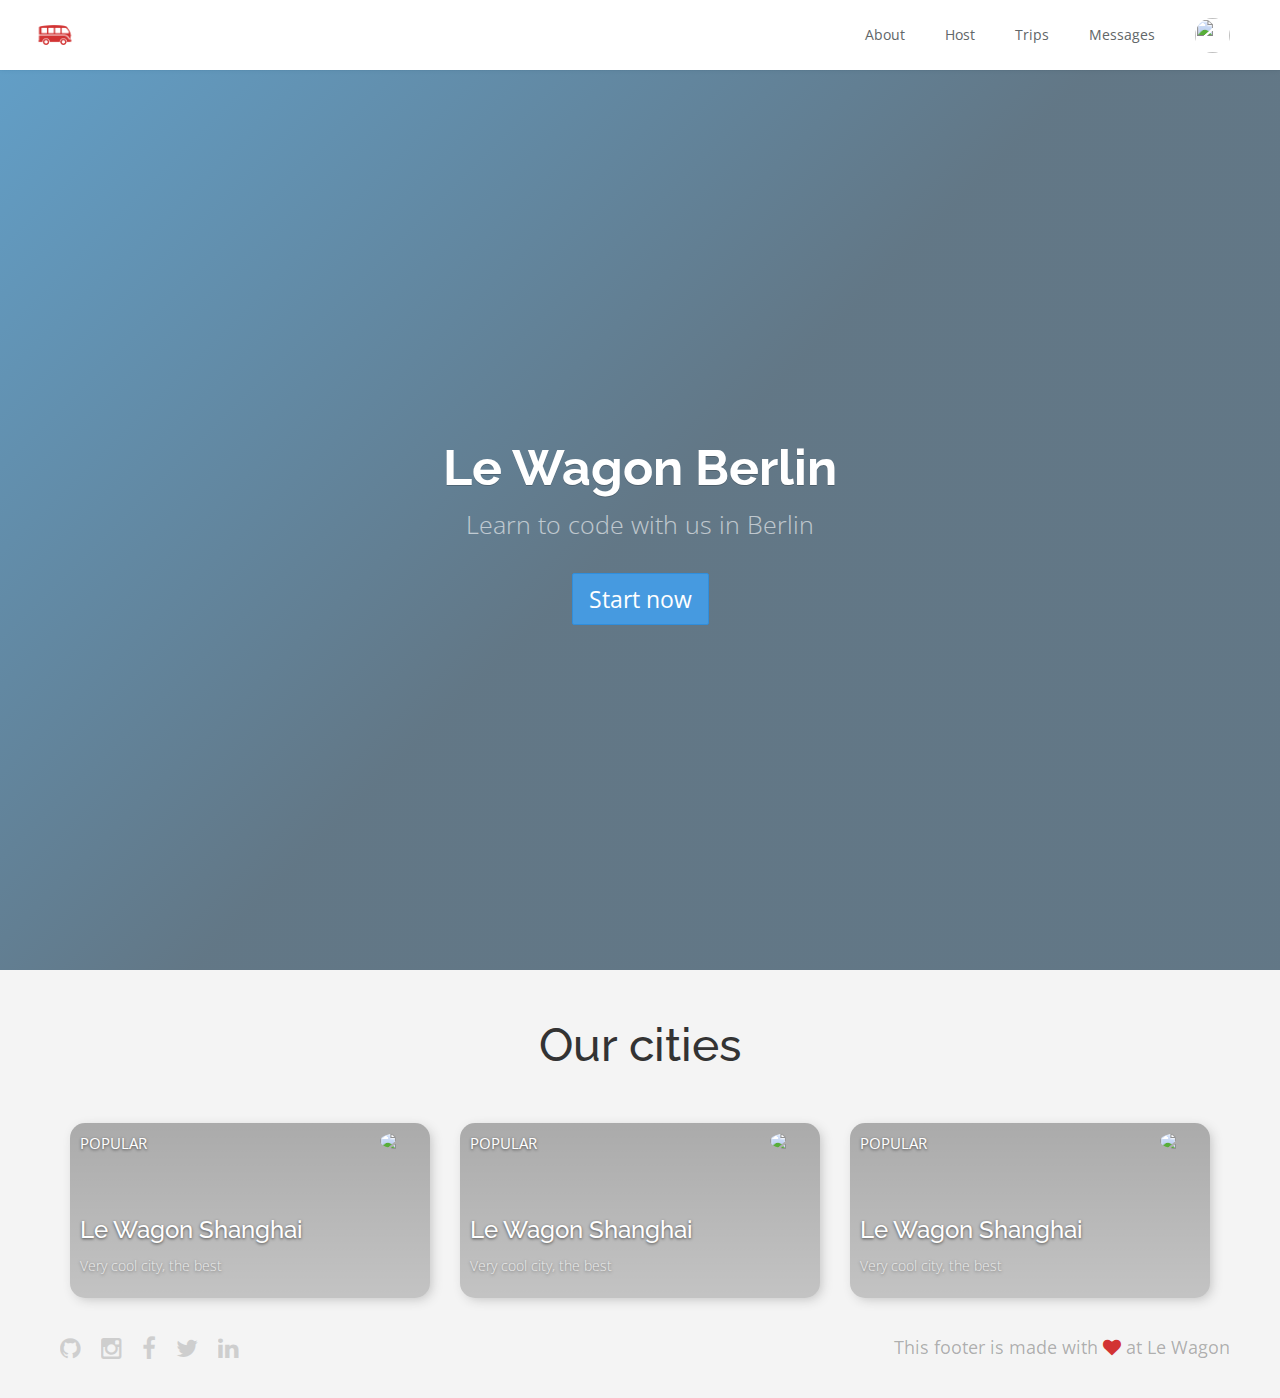
==== commit 3b227769: "Automated commit at 2018-02-09 04:29:59 UTC by middleman-deploy 2.0.0-alpha" ====
--- a/index.html
+++ b/index.html
@@ -7,20 +7,112 @@
           content="width=device-width, initial-scale=1, shrink-to-fit=no">
     <!-- Use the title from a page's frontmatter if it has one -->
     <title>Le Wagon - Middleman</title>
-    <link href="stylesheets/application-3c48b980.css" rel="stylesheet" />
+    <link href="stylesheets/application-fd6f99df.css" rel="stylesheet" />
     <script src="javascripts/application-93de88c9.js"></script>
     <link href="images/favicon-f15af148.png" rel="icon" type="image/png" />
   </head>
   <body>
-    <div id="home">
-  <div class="home-content">
-    <img src="images/logo-acc9c0ec.png" width="200" alt="Logo" />
-    <p>
-      Middleman is now running!
-    </p>
-    <p class="about">
-      <a href="about.html">More about this template</a>
-    </p>
+    <div class="navbar-wagon">
+  <!-- Logo -->
+  <a href="/" class="navbar-wagon-brand">
+    <img src="images/logo-acc9c0ec.png" alt="logo">
+  </a>
+
+  <!-- Right Navigation -->
+  <div class="navbar-wagon-right hidden-xs hidden-sm">
+    <a href="about.html" class="navbar-wagon-item navbar-wagon-link">About</a>
+    <a href="" class="navbar-wagon-item navbar-wagon-link">Host</a>
+    <a href="" class="navbar-wagon-item navbar-wagon-link">Trips</a>
+    <a href="" class="navbar-wagon-item navbar-wagon-link">Messages</a>
+
+    <!-- Profile picture with dropdown list -->
+    <div class="navbar-wagon-item">
+      <div class="dropdown">
+        <img src="https://kitt.lewagon.com/placeholder/users/ssaunier" class="avatar dropdown-toggle" id="navbar-wagon-menu" data-toggle="dropdown">
+        <ul class="dropdown-menu dropdown-menu-right navbar-wagon-dropdown-menu">
+          <li><a href="#">About</a></li>
+          <li><a href="#">Profile</a></li>
+          <li><a href="#">Dashboard</a></li>
+          <li><a href="#">Log Out</a></li>
+        </ul>
+      </div>
+    </div>
+  </div>
+
+  <!-- Dropdown appearing on mobile only -->
+  <div class="navbar-wagon-item hidden-md hidden-lg">
+    <div class="dropdown">
+      <i class="fa fa-bars dropdown-toggle" data-toggle="dropdown"></i>
+      <ul class="dropdown-menu dropdown-menu-right navbar-wagon-dropdown-menu">
+        <li><a href="#">Log Out</a></li>
+        <li><a href="#">Host</a></li>
+        <li><a href="#">Trips</a></li>
+        <li><a href="#">Messagese</a></li>
+        <li><a href="about.html">About</a></li>
+      </ul>
+    </div>
+  </div>
+</div>
+
+    <div class="banner" style="background-image: linear-gradient(-225deg, rgba(0,101,168,0.6) 0%, rgba(0,36,61,0.6) 50%), url('https://kitt.lewagon.com/placeholder/cities/berlin');">
+  <div class="banner-content">
+    <h1>Le Wagon Berlin</h1>
+    <p>Learn to code with us in Berlin</p>
+    <a class="btn btn-primary btn-lg">Start now</a>
+  </div>
+</div>
+
+<div class="wrapper">
+  <h1>Our cities</h1>
+<div class="container">
+  <div class="row">
+    <div class="col-xs-12 col-sm-4">
+      <div class="card" style="background-image: linear-gradient(rgba(0,0,0,0.3), rgba(0,0,0,0.2)), url('https://kitt.lewagon.com/placeholder/cities/shanghai');">
+        <div class="card-category">Popular</div>
+        <div class="card-description">
+          <h2>Le Wagon Shanghai</h2>
+          <p>Very cool city, the best</p>
+        </div>
+        <img class="card-user" src="https://kitt.lewagon.com/placeholder/users/tgenaitay">
+        <a class="card-link" href="#" ></a>
+      </div>
+    </div>
+    <div class="col-xs-12 col-sm-4">
+      <div class="card" style="background-image: linear-gradient(rgba(0,0,0,0.3), rgba(0,0,0,0.2)), url('https://kitt.lewagon.com/placeholder/cities/shanghai');">
+        <div class="card-category">Popular</div>
+        <div class="card-description">
+          <h2>Le Wagon Shanghai</h2>
+          <p>Very cool city, the best</p>
+        </div>
+        <img class="card-user" src="https://kitt.lewagon.com/placeholder/users/tgenaitay">
+        <a class="card-link" href="#" ></a>
+      </div>
+    </div>
+    <div class="col-xs-12 col-sm-4">
+      <div class="card" style="background-image: linear-gradient(rgba(0,0,0,0.3), rgba(0,0,0,0.2)), url('https://kitt.lewagon.com/placeholder/cities/shanghai');">
+        <div class="card-category">Popular</div>
+        <div class="card-description">
+          <h2>Le Wagon Shanghai</h2>
+          <p>Very cool city, the best</p>
+        </div>
+        <img class="card-user" src="https://kitt.lewagon.com/placeholder/users/tgenaitay">
+        <a class="card-link" href="#" ></a>
+      </div>
+    </div>
+  </div>
+</div>
+</div>
+
+    <div class="footer">
+  <div class="footer-links">
+    <a href="#"><i class="fa fa-github"></i></a>
+    <a href="#"><i class="fa fa-instagram"></i></a>
+    <a href="#"><i class="fa fa-facebook"></i></a>
+    <a href="#"><i class="fa fa-twitter"></i></a>
+    <a href="#"><i class="fa fa-linkedin"></i></a>
+  </div>
+  <div class="footer-copyright">
+    This footer is made with <i class="fa fa-heart"></i> at Le Wagon
   </div>
 </div>
 
--- a/stylesheets/application-fd6f99df.css
+++ b/stylesheets/application-fd6f99df.css
@@ -0,0 +1,8 @@
+@import url("https://fonts.googleapis.com/css?family=Open+Sans:400,300,700|Raleway:400,100,300,700,500");/*!
+ * Bootstrap v3.3.7 (http://getbootstrap.com)
+ * Copyright 2011-2016 Twitter, Inc.
+ * Licensed under MIT (https://github.com/twbs/bootstrap/blob/master/LICENSE)
+ *//*! normalize.css v3.0.3 | MIT License | github.com/necolas/normalize.css */html{font-family:sans-serif;-ms-text-size-adjust:100%;-webkit-text-size-adjust:100%}body{margin:0}article,aside,details,figcaption,figure,footer,header,hgroup,main,menu,nav,section,summary{display:block}audio,canvas,progress,video{display:inline-block;vertical-align:baseline}audio:not([controls]){display:none;height:0}[hidden],template{display:none}a{background-color:transparent}a:active,a:hover{outline:0}abbr[title]{border-bottom:1px dotted}b,strong{font-weight:bold}dfn{font-style:italic}h1{font-size:2em;margin:0.67em 0}mark{background:#ff0;color:#000}small{font-size:80%}sub,sup{font-size:75%;line-height:0;position:relative;vertical-align:baseline}sup{top:-0.5em}sub{bottom:-0.25em}img{border:0}svg:not(:root){overflow:hidden}figure{margin:1em 40px}hr{-webkit-box-sizing:content-box;box-sizing:content-box;height:0}pre{overflow:auto}code,kbd,pre,samp{font-family:monospace, monospace;font-size:1em}button,input,optgroup,select,textarea{color:inherit;font:inherit;margin:0}button{overflow:visible}button,select{text-transform:none}button,html input[type="button"],input[type="reset"],input[type="submit"]{-webkit-appearance:button;cursor:pointer}button[disabled],html input[disabled]{cursor:default}button::-moz-focus-inner,input::-moz-focus-inner{border:0;padding:0}input{line-height:normal}input[type="checkbox"],input[type="radio"]{-webkit-box-sizing:border-box;box-sizing:border-box;padding:0}input[type="number"]::-webkit-inner-spin-button,input[type="number"]::-webkit-outer-spin-button{height:auto}input[type="search"]{-webkit-appearance:textfield;-webkit-box-sizing:content-box;box-sizing:content-box}input[type="search"]::-webkit-search-cancel-button,input[type="search"]::-webkit-search-decoration{-webkit-appearance:none}fieldset{border:1px solid #c0c0c0;margin:0 2px;padding:0.35em 0.625em 0.75em}legend{border:0;padding:0}textarea{overflow:auto}optgroup{font-weight:bold}table{border-collapse:collapse;border-spacing:0}td,th{padding:0}/*! Source: https://github.com/h5bp/html5-boilerplate/blob/master/src/css/main.css */@media print{*,*:before,*:after{background:transparent !important;color:#000 !important;-webkit-box-shadow:none !important;box-shadow:none !important;text-shadow:none !important}a,a:visited{text-decoration:underline}a[href]:after{content:" (" attr(href) ")"}abbr[title]:after{content:" (" attr(title) ")"}a[href^="#"]:after,a[href^="javascript:"]:after{content:""}pre,blockquote{border:1px solid #999;page-break-inside:avoid}thead{display:table-header-group}tr,img{page-break-inside:avoid}img{max-width:100% !important}p,h2,h3{orphans:3;widows:3}h2,h3{page-break-after:avoid}.navbar{display:none}.btn>.caret,.dropup>.btn>.caret{border-top-color:#000 !important}.label{border:1px solid #000}.table{border-collapse:collapse !important}.table td,.table th{background-color:#fff !important}.table-bordered th,.table-bordered td{border:1px solid #ddd !important}}@font-face{font-family:'Glyphicons Halflings';src:url("../assets/bootstrap/glyphicons-halflings-regular-86b6f62b.eot");src:url("../assets/bootstrap/glyphicons-halflings-regular-86b6f62b.eot?#iefix") format("embedded-opentype"),url("../assets/bootstrap/glyphicons-halflings-regular-ca35b697.woff2") format("woff2"),url("../assets/bootstrap/glyphicons-halflings-regular-278e49a8.woff") format("woff"),url("../assets/bootstrap/glyphicons-halflings-regular-44bc1850.ttf") format("truetype"),url("../assets/bootstrap/glyphicons-halflings-regular-de51a849.svg#glyphicons_halflingsregular") format("svg")}.glyphicon{position:relative;top:1px;display:inline-block;font-family:'Glyphicons Halflings';font-style:normal;font-weight:normal;line-height:1;-webkit-font-smoothing:antialiased;-moz-osx-font-smoothing:grayscale}.glyphicon-asterisk:before{content:"\002a"}.glyphicon-plus:before{content:"\002b"}.glyphicon-euro:before,.glyphicon-eur:before{content:"\20ac"}.glyphicon-minus:before{content:"\2212"}.glyphicon-cloud:before{content:"\2601"}.glyphicon-envelope:before{content:"\2709"}.glyphicon-pencil:before{content:"\270f"}.glyphicon-glass:before{content:"\e001"}.glyphicon-music:before{content:"\e002"}.glyphicon-search:before{content:"\e003"}.glyphicon-heart:before{content:"\e005"}.glyphicon-star:before{content:"\e006"}.glyphicon-star-empty:before{content:"\e007"}.glyphicon-user:before{content:"\e008"}.glyphicon-film:before{content:"\e009"}.glyphicon-th-large:before{content:"\e010"}.glyphicon-th:before{content:"\e011"}.glyphicon-th-list:before{content:"\e012"}.glyphicon-ok:before{content:"\e013"}.glyphicon-remove:before{content:"\e014"}.glyphicon-zoom-in:before{content:"\e015"}.glyphicon-zoom-out:before{content:"\e016"}.glyphicon-off:before{content:"\e017"}.glyphicon-signal:before{content:"\e018"}.glyphicon-cog:before{content:"\e019"}.glyphicon-trash:before{content:"\e020"}.glyphicon-home:before{content:"\e021"}.glyphicon-file:before{content:"\e022"}.glyphicon-time:before{content:"\e023"}.glyphicon-road:before{content:"\e024"}.glyphicon-download-alt:before{content:"\e025"}.glyphicon-download:before{content:"\e026"}.glyphicon-upload:before{content:"\e027"}.glyphicon-inbox:before{content:"\e028"}.glyphicon-play-circle:before{content:"\e029"}.glyphicon-repeat:before{content:"\e030"}.glyphicon-refresh:before{content:"\e031"}.glyphicon-list-alt:before{content:"\e032"}.glyphicon-lock:before{content:"\e033"}.glyphicon-flag:before{content:"\e034"}.glyphicon-headphones:before{content:"\e035"}.glyphicon-volume-off:before{content:"\e036"}.glyphicon-volume-down:before{content:"\e037"}.glyphicon-volume-up:before{content:"\e038"}.glyphicon-qrcode:before{content:"\e039"}.glyphicon-barcode:before{content:"\e040"}.glyphicon-tag:before{content:"\e041"}.glyphicon-tags:before{content:"\e042"}.glyphicon-book:before{content:"\e043"}.glyphicon-bookmark:before{content:"\e044"}.glyphicon-print:before{content:"\e045"}.glyphicon-camera:before{content:"\e046"}.glyphicon-font:before{content:"\e047"}.glyphicon-bold:before{content:"\e048"}.glyphicon-italic:before{content:"\e049"}.glyphicon-text-height:before{content:"\e050"}.glyphicon-text-width:before{content:"\e051"}.glyphicon-align-left:before{content:"\e052"}.glyphicon-align-center:before{content:"\e053"}.glyphicon-align-right:before{content:"\e054"}.glyphicon-align-justify:before{content:"\e055"}.glyphicon-list:before{content:"\e056"}.glyphicon-indent-left:before{content:"\e057"}.glyphicon-indent-right:before{content:"\e058"}.glyphicon-facetime-video:before{content:"\e059"}.glyphicon-picture:before{content:"\e060"}.glyphicon-map-marker:before{content:"\e062"}.glyphicon-adjust:before{content:"\e063"}.glyphicon-tint:before{content:"\e064"}.glyphicon-edit:before{content:"\e065"}.glyphicon-share:before{content:"\e066"}.glyphicon-check:before{content:"\e067"}.glyphicon-move:before{content:"\e068"}.glyphicon-step-backward:before{content:"\e069"}.glyphicon-fast-backward:before{content:"\e070"}.glyphicon-backward:before{content:"\e071"}.glyphicon-play:before{content:"\e072"}.glyphicon-pause:before{content:"\e073"}.glyphicon-stop:before{content:"\e074"}.glyphicon-forward:before{content:"\e075"}.glyphicon-fast-forward:before{content:"\e076"}.glyphicon-step-forward:before{content:"\e077"}.glyphicon-eject:before{content:"\e078"}.glyphicon-chevron-left:before{content:"\e079"}.glyphicon-chevron-right:before{content:"\e080"}.glyphicon-plus-sign:before{content:"\e081"}.glyphicon-minus-sign:before{content:"\e082"}.glyphicon-remove-sign:before{content:"\e083"}.glyphicon-ok-sign:before{content:"\e084"}.glyphicon-question-sign:before{content:"\e085"}.glyphicon-info-sign:before{content:"\e086"}.glyphicon-screenshot:before{content:"\e087"}.glyphicon-remove-circle:before{content:"\e088"}.glyphicon-ok-circle:before{content:"\e089"}.glyphicon-ban-circle:before{content:"\e090"}.glyphicon-arrow-left:before{content:"\e091"}.glyphicon-arrow-right:before{content:"\e092"}.glyphicon-arrow-up:before{content:"\e093"}.glyphicon-arrow-down:before{content:"\e094"}.glyphicon-share-alt:before{content:"\e095"}.glyphicon-resize-full:before{content:"\e096"}.glyphicon-resize-small:before{content:"\e097"}.glyphicon-exclamation-sign:before{content:"\e101"}.glyphicon-gift:before{content:"\e102"}.glyphicon-leaf:before{content:"\e103"}.glyphicon-fire:before{content:"\e104"}.glyphicon-eye-open:before{content:"\e105"}.glyphicon-eye-close:before{content:"\e106"}.glyphicon-warning-sign:before{content:"\e107"}.glyphicon-plane:before{content:"\e108"}.glyphicon-calendar:before{content:"\e109"}.glyphicon-random:before{content:"\e110"}.glyphicon-comment:before{content:"\e111"}.glyphicon-magnet:before{content:"\e112"}.glyphicon-chevron-up:before{content:"\e113"}.glyphicon-chevron-down:before{content:"\e114"}.glyphicon-retweet:before{content:"\e115"}.glyphicon-shopping-cart:before{content:"\e116"}.glyphicon-folder-close:before{content:"\e117"}.glyphicon-folder-open:before{content:"\e118"}.glyphicon-resize-vertical:before{content:"\e119"}.glyphicon-resize-horizontal:before{content:"\e120"}.glyphicon-hdd:before{content:"\e121"}.glyphicon-bullhorn:before{content:"\e122"}.glyphicon-bell:before{content:"\e123"}.glyphicon-certificate:before{content:"\e124"}.glyphicon-thumbs-up:before{content:"\e125"}.glyphicon-thumbs-down:before{content:"\e126"}.glyphicon-hand-right:before{content:"\e127"}.glyphicon-hand-left:before{content:"\e128"}.glyphicon-hand-up:before{content:"\e129"}.glyphicon-hand-down:before{content:"\e130"}.glyphicon-circle-arrow-right:before{content:"\e131"}.glyphicon-circle-arrow-left:before{content:"\e132"}.glyphicon-circle-arrow-up:before{content:"\e133"}.glyphicon-circle-arrow-down:before{content:"\e134"}.glyphicon-globe:before{content:"\e135"}.glyphicon-wrench:before{content:"\e136"}.glyphicon-tasks:before{content:"\e137"}.glyphicon-filter:before{content:"\e138"}.glyphicon-briefcase:before{content:"\e139"}.glyphicon-fullscreen:before{content:"\e140"}.glyphicon-dashboard:before{content:"\e141"}.glyphicon-paperclip:before{content:"\e142"}.glyphicon-heart-empty:before{content:"\e143"}.glyphicon-link:before{content:"\e144"}.glyphicon-phone:before{content:"\e145"}.glyphicon-pushpin:before{content:"\e146"}.glyphicon-usd:before{content:"\e148"}.glyphicon-gbp:before{content:"\e149"}.glyphicon-sort:before{content:"\e150"}.glyphicon-sort-by-alphabet:before{content:"\e151"}.glyphicon-sort-by-alphabet-alt:before{content:"\e152"}.glyphicon-sort-by-order:before{content:"\e153"}.glyphicon-sort-by-order-alt:before{content:"\e154"}.glyphicon-sort-by-attributes:before{content:"\e155"}.glyphicon-sort-by-attributes-alt:before{content:"\e156"}.glyphicon-unchecked:before{content:"\e157"}.glyphicon-expand:before{content:"\e158"}.glyphicon-collapse-down:before{content:"\e159"}.glyphicon-collapse-up:before{content:"\e160"}.glyphicon-log-in:before{content:"\e161"}.glyphicon-flash:before{content:"\e162"}.glyphicon-log-out:before{content:"\e163"}.glyphicon-new-window:before{content:"\e164"}.glyphicon-record:before{content:"\e165"}.glyphicon-save:before{content:"\e166"}.glyphicon-open:before{content:"\e167"}.glyphicon-saved:before{content:"\e168"}.glyphicon-import:before{content:"\e169"}.glyphicon-export:before{content:"\e170"}.glyphicon-send:before{content:"\e171"}.glyphicon-floppy-disk:before{content:"\e172"}.glyphicon-floppy-saved:before{content:"\e173"}.glyphicon-floppy-remove:before{content:"\e174"}.glyphicon-floppy-save:before{content:"\e175"}.glyphicon-floppy-open:before{content:"\e176"}.glyphicon-credit-card:before{content:"\e177"}.glyphicon-transfer:before{content:"\e178"}.glyphicon-cutlery:before{content:"\e179"}.glyphicon-header:before{content:"\e180"}.glyphicon-compressed:before{content:"\e181"}.glyphicon-earphone:before{content:"\e182"}.glyphicon-phone-alt:before{content:"\e183"}.glyphicon-tower:before{content:"\e184"}.glyphicon-stats:before{content:"\e185"}.glyphicon-sd-video:before{content:"\e186"}.glyphicon-hd-video:before{content:"\e187"}.glyphicon-subtitles:before{content:"\e188"}.glyphicon-sound-stereo:before{content:"\e189"}.glyphicon-sound-dolby:before{content:"\e190"}.glyphicon-sound-5-1:before{content:"\e191"}.glyphicon-sound-6-1:before{content:"\e192"}.glyphicon-sound-7-1:before{content:"\e193"}.glyphicon-copyright-mark:before{content:"\e194"}.glyphicon-registration-mark:before{content:"\e195"}.glyphicon-cloud-download:before{content:"\e197"}.glyphicon-cloud-upload:before{content:"\e198"}.glyphicon-tree-conifer:before{content:"\e199"}.glyphicon-tree-deciduous:before{content:"\e200"}.glyphicon-cd:before{content:"\e201"}.glyphicon-save-file:before{content:"\e202"}.glyphicon-open-file:before{content:"\e203"}.glyphicon-level-up:before{content:"\e204"}.glyphicon-copy:before{content:"\e205"}.glyphicon-paste:before{content:"\e206"}.glyphicon-alert:before{content:"\e209"}.glyphicon-equalizer:before{content:"\e210"}.glyphicon-king:before{content:"\e211"}.glyphicon-queen:before{content:"\e212"}.glyphicon-pawn:before{content:"\e213"}.glyphicon-bishop:before{content:"\e214"}.glyphicon-knight:before{content:"\e215"}.glyphicon-baby-formula:before{content:"\e216"}.glyphicon-tent:before{content:"\26fa"}.glyphicon-blackboard:before{content:"\e218"}.glyphicon-bed:before{content:"\e219"}.glyphicon-apple:before{content:"\f8ff"}.glyphicon-erase:before{content:"\e221"}.glyphicon-hourglass:before{content:"\231b"}.glyphicon-lamp:before{content:"\e223"}.glyphicon-duplicate:before{content:"\e224"}.glyphicon-piggy-bank:before{content:"\e225"}.glyphicon-scissors:before{content:"\e226"}.glyphicon-bitcoin:before{content:"\e227"}.glyphicon-btc:before{content:"\e227"}.glyphicon-xbt:before{content:"\e227"}.glyphicon-yen:before{content:"\00a5"}.glyphicon-jpy:before{content:"\00a5"}.glyphicon-ruble:before{content:"\20bd"}.glyphicon-rub:before{content:"\20bd"}.glyphicon-scale:before{content:"\e230"}.glyphicon-ice-lolly:before{content:"\e231"}.glyphicon-ice-lolly-tasted:before{content:"\e232"}.glyphicon-education:before{content:"\e233"}.glyphicon-option-horizontal:before{content:"\e234"}.glyphicon-option-vertical:before{content:"\e235"}.glyphicon-menu-hamburger:before{content:"\e236"}.glyphicon-modal-window:before{content:"\e237"}.glyphicon-oil:before{content:"\e238"}.glyphicon-grain:before{content:"\e239"}.glyphicon-sunglasses:before{content:"\e240"}.glyphicon-text-size:before{content:"\e241"}.glyphicon-text-color:before{content:"\e242"}.glyphicon-text-background:before{content:"\e243"}.glyphicon-object-align-top:before{content:"\e244"}.glyphicon-object-align-bottom:before{content:"\e245"}.glyphicon-object-align-horizontal:before{content:"\e246"}.glyphicon-object-align-left:before{content:"\e247"}.glyphicon-object-align-vertical:before{content:"\e248"}.glyphicon-object-align-right:before{content:"\e249"}.glyphicon-triangle-right:before{content:"\e250"}.glyphicon-triangle-left:before{content:"\e251"}.glyphicon-triangle-bottom:before{content:"\e252"}.glyphicon-triangle-top:before{content:"\e253"}.glyphicon-console:before{content:"\e254"}.glyphicon-superscript:before{content:"\e255"}.glyphicon-subscript:before{content:"\e256"}.glyphicon-menu-left:before{content:"\e257"}.glyphicon-menu-right:before{content:"\e258"}.glyphicon-menu-down:before{content:"\e259"}.glyphicon-menu-up:before{content:"\e260"}*{-webkit-box-sizing:border-box;box-sizing:border-box}*:before,*:after{-webkit-box-sizing:border-box;box-sizing:border-box}html{font-size:10px;-webkit-tap-highlight-color:transparent}body{font-family:"Open Sans", "Helvetica", "sans-serif";font-size:18px;line-height:1.42857143;color:#333333;background-color:#F4F4F4}input,button,select,textarea{font-family:inherit;font-size:inherit;line-height:inherit}a{color:#469AE0;text-decoration:none}a:hover,a:focus{color:#1f74ba;text-decoration:underline}a:focus{outline:5px auto -webkit-focus-ring-color;outline-offset:-2px}figure{margin:0}img{vertical-align:middle}.img-responsive{display:block;max-width:100%;height:auto}.img-rounded{border-radius:2px}.img-thumbnail{padding:4px;line-height:1.42857143;background-color:#F4F4F4;border:1px solid #ddd;border-radius:2px;-webkit-transition:all 0.2s ease-in-out;transition:all 0.2s ease-in-out;display:inline-block;max-width:100%;height:auto}.img-circle{border-radius:50%}hr{margin-top:25px;margin-bottom:25px;border:0;border-top:1px solid #eeeeee}.sr-only{position:absolute;width:1px;height:1px;margin:-1px;padding:0;overflow:hidden;clip:rect(0, 0, 0, 0);border:0}.sr-only-focusable:active,.sr-only-focusable:focus{position:static;width:auto;height:auto;margin:0;overflow:visible;clip:auto}[role="button"]{cursor:pointer}h1,h2,h3,h4,h5,h6,.h1,.h2,.h3,.h4,.h5,.h6{font-family:"Raleway", "Helvetica", "sans-serif";font-weight:500;line-height:1.1;color:inherit}h1 small,h1 .small,h2 small,h2 .small,h3 small,h3 .small,h4 small,h4 .small,h5 small,h5 .small,h6 small,h6 .small,.h1 small,.h1 .small,.h2 small,.h2 .small,.h3 small,.h3 .small,.h4 small,.h4 .small,.h5 small,.h5 .small,.h6 small,.h6 .small{font-weight:normal;line-height:1;color:#777777}h1,.h1,h2,.h2,h3,.h3{margin-top:25px;margin-bottom:12.5px}h1 small,h1 .small,.h1 small,.h1 .small,h2 small,h2 .small,.h2 small,.h2 .small,h3 small,h3 .small,.h3 small,.h3 .small{font-size:65%}h4,.h4,h5,.h5,h6,.h6{margin-top:12.5px;margin-bottom:12.5px}h4 small,h4 .small,.h4 small,.h4 .small,h5 small,h5 .small,.h5 small,.h5 .small,h6 small,h6 .small,.h6 small,.h6 .small{font-size:75%}h1,.h1{font-size:46px}h2,.h2{font-size:38px}h3,.h3{font-size:31px}h4,.h4{font-size:23px}h5,.h5{font-size:18px}h6,.h6{font-size:16px}p{margin:0 0 12.5px}.lead{margin-bottom:25px;font-size:20px;font-weight:300;line-height:1.4}@media (min-width: 768px){.lead{font-size:27px}}small,.small{font-size:88%}mark,.mark{background-color:#fcf8e3;padding:.2em}.text-left{text-align:left}.text-right{text-align:right}.text-center{text-align:center}.text-justify{text-align:justify}.text-nowrap{white-space:nowrap}.text-lowercase{text-transform:lowercase}.text-uppercase,.initialism{text-transform:uppercase}.text-capitalize{text-transform:capitalize}.text-muted{color:#777777}.text-primary{color:#469AE0}a.text-primary:hover,a.text-primary:focus{color:#2381d0}.text-success{color:#3c763d}a.text-success:hover,a.text-success:focus{color:#2b542c}.text-info{color:#31708f}a.text-info:hover,a.text-info:focus{color:#245269}.text-warning{color:#8a6d3b}a.text-warning:hover,a.text-warning:focus{color:#66512c}.text-danger{color:#a94442}a.text-danger:hover,a.text-danger:focus{color:#843534}.bg-primary{color:#fff}.bg-primary{background-color:#469AE0}a.bg-primary:hover,a.bg-primary:focus{background-color:#2381d0}.bg-success{background-color:#dff0d8}a.bg-success:hover,a.bg-success:focus{background-color:#c1e2b3}.bg-info{background-color:#d9edf7}a.bg-info:hover,a.bg-info:focus{background-color:#afd9ee}.bg-warning{background-color:#fcf8e3}a.bg-warning:hover,a.bg-warning:focus{background-color:#f7ecb5}.bg-danger{background-color:#f2dede}a.bg-danger:hover,a.bg-danger:focus{background-color:#e4b9b9}.page-header{padding-bottom:11.5px;margin:50px 0 25px;border-bottom:1px solid #eeeeee}ul,ol{margin-top:0;margin-bottom:12.5px}ul ul,ul ol,ol ul,ol ol{margin-bottom:0}.list-unstyled{padding-left:0;list-style:none}.list-inline{padding-left:0;list-style:none;margin-left:-5px}.list-inline>li{display:inline-block;padding-left:5px;padding-right:5px}dl{margin-top:0;margin-bottom:25px}dt,dd{line-height:1.42857143}dt{font-weight:bold}dd{margin-left:0}.dl-horizontal dd:before,.dl-horizontal dd:after{content:" ";display:table}.dl-horizontal dd:after{clear:both}@media (min-width: 768px){.dl-horizontal dt{float:left;width:160px;clear:left;text-align:right;overflow:hidden;text-overflow:ellipsis;white-space:nowrap}.dl-horizontal dd{margin-left:180px}}abbr[title],abbr[data-original-title]{cursor:help;border-bottom:1px dotted #777777}.initialism{font-size:90%}blockquote{padding:12.5px 25px;margin:0 0 25px;font-size:22.5px;border-left:5px solid #eeeeee}blockquote p:last-child,blockquote ul:last-child,blockquote ol:last-child{margin-bottom:0}blockquote footer,blockquote small,blockquote .small{display:block;font-size:80%;line-height:1.42857143;color:#777777}blockquote footer:before,blockquote small:before,blockquote .small:before{content:'\2014 \00A0'}.blockquote-reverse,blockquote.pull-right{padding-right:15px;padding-left:0;border-right:5px solid #eeeeee;border-left:0;text-align:right}.blockquote-reverse footer:before,.blockquote-reverse small:before,.blockquote-reverse .small:before,blockquote.pull-right footer:before,blockquote.pull-right small:before,blockquote.pull-right .small:before{content:''}.blockquote-reverse footer:after,.blockquote-reverse small:after,.blockquote-reverse .small:after,blockquote.pull-right footer:after,blockquote.pull-right small:after,blockquote.pull-right .small:after{content:'\00A0 \2014'}address{margin-bottom:25px;font-style:normal;line-height:1.42857143}code,kbd,pre,samp{font-family:Menlo, Monaco, Consolas, "Courier New", monospace}code{padding:2px 4px;font-size:90%;color:#c7254e;background-color:#f9f2f4;border-radius:2px}kbd{padding:2px 4px;font-size:90%;color:#fff;background-color:#333;border-radius:2px;-webkit-box-shadow:inset 0 -1px 0 rgba(0,0,0,0.25);box-shadow:inset 0 -1px 0 rgba(0,0,0,0.25)}kbd kbd{padding:0;font-size:100%;font-weight:bold;-webkit-box-shadow:none;box-shadow:none}pre{display:block;padding:12px;margin:0 0 12.5px;font-size:17px;line-height:1.42857143;word-break:break-all;word-wrap:break-word;color:#333333;background-color:#f5f5f5;border:1px solid #ccc;border-radius:2px}pre code{padding:0;font-size:inherit;color:inherit;white-space:pre-wrap;background-color:transparent;border-radius:0}.pre-scrollable{max-height:340px;overflow-y:scroll}.container{margin-right:auto;margin-left:auto;padding-left:15px;padding-right:15px}.container:before,.container:after{content:" ";display:table}.container:after{clear:both}@media (min-width: 768px){.container{width:750px}}@media (min-width: 992px){.container{width:970px}}@media (min-width: 1200px){.container{width:1170px}}.container-fluid{margin-right:auto;margin-left:auto;padding-left:15px;padding-right:15px}.container-fluid:before,.container-fluid:after{content:" ";display:table}.container-fluid:after{clear:both}.row{margin-left:-15px;margin-right:-15px}.row:before,.row:after{content:" ";display:table}.row:after{clear:both}.col-xs-1,.col-sm-1,.col-md-1,.col-lg-1,.col-xs-2,.col-sm-2,.col-md-2,.col-lg-2,.col-xs-3,.col-sm-3,.col-md-3,.col-lg-3,.col-xs-4,.col-sm-4,.col-md-4,.col-lg-4,.col-xs-5,.col-sm-5,.col-md-5,.col-lg-5,.col-xs-6,.col-sm-6,.col-md-6,.col-lg-6,.col-xs-7,.col-sm-7,.col-md-7,.col-lg-7,.col-xs-8,.col-sm-8,.col-md-8,.col-lg-8,.col-xs-9,.col-sm-9,.col-md-9,.col-lg-9,.col-xs-10,.col-sm-10,.col-md-10,.col-lg-10,.col-xs-11,.col-sm-11,.col-md-11,.col-lg-11,.col-xs-12,.col-sm-12,.col-md-12,.col-lg-12{position:relative;min-height:1px;padding-left:15px;padding-right:15px}.col-xs-1,.col-xs-2,.col-xs-3,.col-xs-4,.col-xs-5,.col-xs-6,.col-xs-7,.col-xs-8,.col-xs-9,.col-xs-10,.col-xs-11,.col-xs-12{float:left}.col-xs-1{width:8.33333333%}.col-xs-2{width:16.66666667%}.col-xs-3{width:25%}.col-xs-4{width:33.33333333%}.col-xs-5{width:41.66666667%}.col-xs-6{width:50%}.col-xs-7{width:58.33333333%}.col-xs-8{width:66.66666667%}.col-xs-9{width:75%}.col-xs-10{width:83.33333333%}.col-xs-11{width:91.66666667%}.col-xs-12{width:100%}.col-xs-pull-0{right:auto}.col-xs-pull-1{right:8.33333333%}.col-xs-pull-2{right:16.66666667%}.col-xs-pull-3{right:25%}.col-xs-pull-4{right:33.33333333%}.col-xs-pull-5{right:41.66666667%}.col-xs-pull-6{right:50%}.col-xs-pull-7{right:58.33333333%}.col-xs-pull-8{right:66.66666667%}.col-xs-pull-9{right:75%}.col-xs-pull-10{right:83.33333333%}.col-xs-pull-11{right:91.66666667%}.col-xs-pull-12{right:100%}.col-xs-push-0{left:auto}.col-xs-push-1{left:8.33333333%}.col-xs-push-2{left:16.66666667%}.col-xs-push-3{left:25%}.col-xs-push-4{left:33.33333333%}.col-xs-push-5{left:41.66666667%}.col-xs-push-6{left:50%}.col-xs-push-7{left:58.33333333%}.col-xs-push-8{left:66.66666667%}.col-xs-push-9{left:75%}.col-xs-push-10{left:83.33333333%}.col-xs-push-11{left:91.66666667%}.col-xs-push-12{left:100%}.col-xs-offset-0{margin-left:0%}.col-xs-offset-1{margin-left:8.33333333%}.col-xs-offset-2{margin-left:16.66666667%}.col-xs-offset-3{margin-left:25%}.col-xs-offset-4{margin-left:33.33333333%}.col-xs-offset-5{margin-left:41.66666667%}.col-xs-offset-6{margin-left:50%}.col-xs-offset-7{margin-left:58.33333333%}.col-xs-offset-8{margin-left:66.66666667%}.col-xs-offset-9{margin-left:75%}.col-xs-offset-10{margin-left:83.33333333%}.col-xs-offset-11{margin-left:91.66666667%}.col-xs-offset-12{margin-left:100%}@media (min-width: 768px){.col-sm-1,.col-sm-2,.col-sm-3,.col-sm-4,.col-sm-5,.col-sm-6,.col-sm-7,.col-sm-8,.col-sm-9,.col-sm-10,.col-sm-11,.col-sm-12{float:left}.col-sm-1{width:8.33333333%}.col-sm-2{width:16.66666667%}.col-sm-3{width:25%}.col-sm-4{width:33.33333333%}.col-sm-5{width:41.66666667%}.col-sm-6{width:50%}.col-sm-7{width:58.33333333%}.col-sm-8{width:66.66666667%}.col-sm-9{width:75%}.col-sm-10{width:83.33333333%}.col-sm-11{width:91.66666667%}.col-sm-12{width:100%}.col-sm-pull-0{right:auto}.col-sm-pull-1{right:8.33333333%}.col-sm-pull-2{right:16.66666667%}.col-sm-pull-3{right:25%}.col-sm-pull-4{right:33.33333333%}.col-sm-pull-5{right:41.66666667%}.col-sm-pull-6{right:50%}.col-sm-pull-7{right:58.33333333%}.col-sm-pull-8{right:66.66666667%}.col-sm-pull-9{right:75%}.col-sm-pull-10{right:83.33333333%}.col-sm-pull-11{right:91.66666667%}.col-sm-pull-12{right:100%}.col-sm-push-0{left:auto}.col-sm-push-1{left:8.33333333%}.col-sm-push-2{left:16.66666667%}.col-sm-push-3{left:25%}.col-sm-push-4{left:33.33333333%}.col-sm-push-5{left:41.66666667%}.col-sm-push-6{left:50%}.col-sm-push-7{left:58.33333333%}.col-sm-push-8{left:66.66666667%}.col-sm-push-9{left:75%}.col-sm-push-10{left:83.33333333%}.col-sm-push-11{left:91.66666667%}.col-sm-push-12{left:100%}.col-sm-offset-0{margin-left:0%}.col-sm-offset-1{margin-left:8.33333333%}.col-sm-offset-2{margin-left:16.66666667%}.col-sm-offset-3{margin-left:25%}.col-sm-offset-4{margin-left:33.33333333%}.col-sm-offset-5{margin-left:41.66666667%}.col-sm-offset-6{margin-left:50%}.col-sm-offset-7{margin-left:58.33333333%}.col-sm-offset-8{margin-left:66.66666667%}.col-sm-offset-9{margin-left:75%}.col-sm-offset-10{margin-left:83.33333333%}.col-sm-offset-11{margin-left:91.66666667%}.col-sm-offset-12{margin-left:100%}}@media (min-width: 992px){.col-md-1,.col-md-2,.col-md-3,.col-md-4,.col-md-5,.col-md-6,.col-md-7,.col-md-8,.col-md-9,.col-md-10,.col-md-11,.col-md-12{float:left}.col-md-1{width:8.33333333%}.col-md-2{width:16.66666667%}.col-md-3{width:25%}.col-md-4{width:33.33333333%}.col-md-5{width:41.66666667%}.col-md-6{width:50%}.col-md-7{width:58.33333333%}.col-md-8{width:66.66666667%}.col-md-9{width:75%}.col-md-10{width:83.33333333%}.col-md-11{width:91.66666667%}.col-md-12{width:100%}.col-md-pull-0{right:auto}.col-md-pull-1{right:8.33333333%}.col-md-pull-2{right:16.66666667%}.col-md-pull-3{right:25%}.col-md-pull-4{right:33.33333333%}.col-md-pull-5{right:41.66666667%}.col-md-pull-6{right:50%}.col-md-pull-7{right:58.33333333%}.col-md-pull-8{right:66.66666667%}.col-md-pull-9{right:75%}.col-md-pull-10{right:83.33333333%}.col-md-pull-11{right:91.66666667%}.col-md-pull-12{right:100%}.col-md-push-0{left:auto}.col-md-push-1{left:8.33333333%}.col-md-push-2{left:16.66666667%}.col-md-push-3{left:25%}.col-md-push-4{left:33.33333333%}.col-md-push-5{left:41.66666667%}.col-md-push-6{left:50%}.col-md-push-7{left:58.33333333%}.col-md-push-8{left:66.66666667%}.col-md-push-9{left:75%}.col-md-push-10{left:83.33333333%}.col-md-push-11{left:91.66666667%}.col-md-push-12{left:100%}.col-md-offset-0{margin-left:0%}.col-md-offset-1{margin-left:8.33333333%}.col-md-offset-2{margin-left:16.66666667%}.col-md-offset-3{margin-left:25%}.col-md-offset-4{margin-left:33.33333333%}.col-md-offset-5{margin-left:41.66666667%}.col-md-offset-6{margin-left:50%}.col-md-offset-7{margin-left:58.33333333%}.col-md-offset-8{margin-left:66.66666667%}.col-md-offset-9{margin-left:75%}.col-md-offset-10{margin-left:83.33333333%}.col-md-offset-11{margin-left:91.66666667%}.col-md-offset-12{margin-left:100%}}@media (min-width: 1200px){.col-lg-1,.col-lg-2,.col-lg-3,.col-lg-4,.col-lg-5,.col-lg-6,.col-lg-7,.col-lg-8,.col-lg-9,.col-lg-10,.col-lg-11,.col-lg-12{float:left}.col-lg-1{width:8.33333333%}.col-lg-2{width:16.66666667%}.col-lg-3{width:25%}.col-lg-4{width:33.33333333%}.col-lg-5{width:41.66666667%}.col-lg-6{width:50%}.col-lg-7{width:58.33333333%}.col-lg-8{width:66.66666667%}.col-lg-9{width:75%}.col-lg-10{width:83.33333333%}.col-lg-11{width:91.66666667%}.col-lg-12{width:100%}.col-lg-pull-0{right:auto}.col-lg-pull-1{right:8.33333333%}.col-lg-pull-2{right:16.66666667%}.col-lg-pull-3{right:25%}.col-lg-pull-4{right:33.33333333%}.col-lg-pull-5{right:41.66666667%}.col-lg-pull-6{right:50%}.col-lg-pull-7{right:58.33333333%}.col-lg-pull-8{right:66.66666667%}.col-lg-pull-9{right:75%}.col-lg-pull-10{right:83.33333333%}.col-lg-pull-11{right:91.66666667%}.col-lg-pull-12{right:100%}.col-lg-push-0{left:auto}.col-lg-push-1{left:8.33333333%}.col-lg-push-2{left:16.66666667%}.col-lg-push-3{left:25%}.col-lg-push-4{left:33.33333333%}.col-lg-push-5{left:41.66666667%}.col-lg-push-6{left:50%}.col-lg-push-7{left:58.33333333%}.col-lg-push-8{left:66.66666667%}.col-lg-push-9{left:75%}.col-lg-push-10{left:83.33333333%}.col-lg-push-11{left:91.66666667%}.col-lg-push-12{left:100%}.col-lg-offset-0{margin-left:0%}.col-lg-offset-1{margin-left:8.33333333%}.col-lg-offset-2{margin-left:16.66666667%}.col-lg-offset-3{margin-left:25%}.col-lg-offset-4{margin-left:33.33333333%}.col-lg-offset-5{margin-left:41.66666667%}.col-lg-offset-6{margin-left:50%}.col-lg-offset-7{margin-left:58.33333333%}.col-lg-offset-8{margin-left:66.66666667%}.col-lg-offset-9{margin-left:75%}.col-lg-offset-10{margin-left:83.33333333%}.col-lg-offset-11{margin-left:91.66666667%}.col-lg-offset-12{margin-left:100%}}table{background-color:transparent}caption{padding-top:8px;padding-bottom:8px;color:#777777;text-align:left}th{text-align:left}.table{width:100%;max-width:100%;margin-bottom:25px}.table>thead>tr>th,.table>thead>tr>td,.table>tbody>tr>th,.table>tbody>tr>td,.table>tfoot>tr>th,.table>tfoot>tr>td{padding:8px;line-height:1.42857143;vertical-align:top;border-top:1px solid #ddd}.table>thead>tr>th{vertical-align:bottom;border-bottom:2px solid #ddd}.table>caption+thead>tr:first-child>th,.table>caption+thead>tr:first-child>td,.table>colgroup+thead>tr:first-child>th,.table>colgroup+thead>tr:first-child>td,.table>thead:first-child>tr:first-child>th,.table>thead:first-child>tr:first-child>td{border-top:0}.table>tbody+tbody{border-top:2px solid #ddd}.table .table{background-color:#F4F4F4}.table-condensed>thead>tr>th,.table-condensed>thead>tr>td,.table-condensed>tbody>tr>th,.table-condensed>tbody>tr>td,.table-condensed>tfoot>tr>th,.table-condensed>tfoot>tr>td{padding:5px}.table-bordered{border:1px solid #ddd}.table-bordered>thead>tr>th,.table-bordered>thead>tr>td,.table-bordered>tbody>tr>th,.table-bordered>tbody>tr>td,.table-bordered>tfoot>tr>th,.table-bordered>tfoot>tr>td{border:1px solid #ddd}.table-bordered>thead>tr>th,.table-bordered>thead>tr>td{border-bottom-width:2px}.table-striped>tbody>tr:nth-of-type(odd){background-color:#f9f9f9}.table-hover>tbody>tr:hover{background-color:#f5f5f5}table col[class*="col-"]{position:static;float:none;display:table-column}table td[class*="col-"],table th[class*="col-"]{position:static;float:none;display:table-cell}.table>thead>tr>td.active,.table>thead>tr>th.active,.table>thead>tr.active>td,.table>thead>tr.active>th,.table>tbody>tr>td.active,.table>tbody>tr>th.active,.table>tbody>tr.active>td,.table>tbody>tr.active>th,.table>tfoot>tr>td.active,.table>tfoot>tr>th.active,.table>tfoot>tr.active>td,.table>tfoot>tr.active>th{background-color:#f5f5f5}.table-hover>tbody>tr>td.active:hover,.table-hover>tbody>tr>th.active:hover,.table-hover>tbody>tr.active:hover>td,.table-hover>tbody>tr:hover>.active,.table-hover>tbody>tr.active:hover>th{background-color:#e8e8e8}.table>thead>tr>td.success,.table>thead>tr>th.success,.table>thead>tr.success>td,.table>thead>tr.success>th,.table>tbody>tr>td.success,.table>tbody>tr>th.success,.table>tbody>tr.success>td,.table>tbody>tr.success>th,.table>tfoot>tr>td.success,.table>tfoot>tr>th.success,.table>tfoot>tr.success>td,.table>tfoot>tr.success>th{background-color:#dff0d8}.table-hover>tbody>tr>td.success:hover,.table-hover>tbody>tr>th.success:hover,.table-hover>tbody>tr.success:hover>td,.table-hover>tbody>tr:hover>.success,.table-hover>tbody>tr.success:hover>th{background-color:#d0e9c6}.table>thead>tr>td.info,.table>thead>tr>th.info,.table>thead>tr.info>td,.table>thead>tr.info>th,.table>tbody>tr>td.info,.table>tbody>tr>th.info,.table>tbody>tr.info>td,.table>tbody>tr.info>th,.table>tfoot>tr>td.info,.table>tfoot>tr>th.info,.table>tfoot>tr.info>td,.table>tfoot>tr.info>th{background-color:#d9edf7}.table-hover>tbody>tr>td.info:hover,.table-hover>tbody>tr>th.info:hover,.table-hover>tbody>tr.info:hover>td,.table-hover>tbody>tr:hover>.info,.table-hover>tbody>tr.info:hover>th{background-color:#c4e3f3}.table>thead>tr>td.warning,.table>thead>tr>th.warning,.table>thead>tr.warning>td,.table>thead>tr.warning>th,.table>tbody>tr>td.warning,.table>tbody>tr>th.warning,.table>tbody>tr.warning>td,.table>tbody>tr.warning>th,.table>tfoot>tr>td.warning,.table>tfoot>tr>th.warning,.table>tfoot>tr.warning>td,.table>tfoot>tr.warning>th{background-color:#fcf8e3}.table-hover>tbody>tr>td.warning:hover,.table-hover>tbody>tr>th.warning:hover,.table-hover>tbody>tr.warning:hover>td,.table-hover>tbody>tr:hover>.warning,.table-hover>tbody>tr.warning:hover>th{background-color:#faf2cc}.table>thead>tr>td.danger,.table>thead>tr>th.danger,.table>thead>tr.danger>td,.table>thead>tr.danger>th,.table>tbody>tr>td.danger,.table>tbody>tr>th.danger,.table>tbody>tr.danger>td,.table>tbody>tr.danger>th,.table>tfoot>tr>td.danger,.table>tfoot>tr>th.danger,.table>tfoot>tr.danger>td,.table>tfoot>tr.danger>th{background-color:#f2dede}.table-hover>tbody>tr>td.danger:hover,.table-hover>tbody>tr>th.danger:hover,.table-hover>tbody>tr.danger:hover>td,.table-hover>tbody>tr:hover>.danger,.table-hover>tbody>tr.danger:hover>th{background-color:#ebcccc}.table-responsive{overflow-x:auto;min-height:0.01%}@media screen and (max-width: 767px){.table-responsive{width:100%;margin-bottom:18.75px;overflow-y:hidden;-ms-overflow-style:-ms-autohiding-scrollbar;border:1px solid #ddd}.table-responsive>.table{margin-bottom:0}.table-responsive>.table>thead>tr>th,.table-responsive>.table>thead>tr>td,.table-responsive>.table>tbody>tr>th,.table-responsive>.table>tbody>tr>td,.table-responsive>.table>tfoot>tr>th,.table-responsive>.table>tfoot>tr>td{white-space:nowrap}.table-responsive>.table-bordered{border:0}.table-responsive>.table-bordered>thead>tr>th:first-child,.table-responsive>.table-bordered>thead>tr>td:first-child,.table-responsive>.table-bordered>tbody>tr>th:first-child,.table-responsive>.table-bordered>tbody>tr>td:first-child,.table-responsive>.table-bordered>tfoot>tr>th:first-child,.table-responsive>.table-bordered>tfoot>tr>td:first-child{border-left:0}.table-responsive>.table-bordered>thead>tr>th:last-child,.table-responsive>.table-bordered>thead>tr>td:last-child,.table-responsive>.table-bordered>tbody>tr>th:last-child,.table-responsive>.table-bordered>tbody>tr>td:last-child,.table-responsive>.table-bordered>tfoot>tr>th:last-child,.table-responsive>.table-bordered>tfoot>tr>td:last-child{border-right:0}.table-responsive>.table-bordered>tbody>tr:last-child>th,.table-responsive>.table-bordered>tbody>tr:last-child>td,.table-responsive>.table-bordered>tfoot>tr:last-child>th,.table-responsive>.table-bordered>tfoot>tr:last-child>td{border-bottom:0}}fieldset{padding:0;margin:0;border:0;min-width:0}legend{display:block;width:100%;padding:0;margin-bottom:25px;font-size:27px;line-height:inherit;color:#333333;border:0;border-bottom:1px solid #e5e5e5}label{display:inline-block;max-width:100%;margin-bottom:5px;font-weight:bold}input[type="search"]{-webkit-box-sizing:border-box;box-sizing:border-box}input[type="radio"],input[type="checkbox"]{margin:4px 0 0;margin-top:1px \9;line-height:normal}input[type="file"]{display:block}input[type="range"]{display:block;width:100%}select[multiple],select[size]{height:auto}input[type="file"]:focus,input[type="radio"]:focus,input[type="checkbox"]:focus{outline:5px auto -webkit-focus-ring-color;outline-offset:-2px}output{display:block;padding-top:7px;font-size:18px;line-height:1.42857143;color:#000000}.form-control{display:block;width:100%;height:39px;padding:6px 12px;font-size:18px;line-height:1.42857143;color:#000000;background-color:#fff;background-image:none;border:1px solid #ccc;border-radius:2px;-webkit-box-shadow:inset 0 1px 1px rgba(0,0,0,0.075);box-shadow:inset 0 1px 1px rgba(0,0,0,0.075);-webkit-transition:border-color ease-in-out 0.15s, box-shadow ease-in-out 0.15s;-webkit-transition:border-color ease-in-out 0.15s, -webkit-box-shadow ease-in-out 0.15s;transition:border-color ease-in-out 0.15s, -webkit-box-shadow ease-in-out 0.15s;transition:border-color ease-in-out 0.15s, box-shadow ease-in-out 0.15s;transition:border-color ease-in-out 0.15s, box-shadow ease-in-out 0.15s, -webkit-box-shadow ease-in-out 0.15s}.form-control:focus{border-color:#66afe9;outline:0;-webkit-box-shadow:inset 0 1px 1px rgba(0,0,0,0.075),0 0 8px rgba(102,175,233,0.6);box-shadow:inset 0 1px 1px rgba(0,0,0,0.075),0 0 8px rgba(102,175,233,0.6)}.form-control::-moz-placeholder{color:#999;opacity:1}.form-control:-ms-input-placeholder{color:#999}.form-control::-webkit-input-placeholder{color:#999}.form-control::-ms-expand{border:0;background-color:transparent}.form-control[disabled],.form-control[readonly],fieldset[disabled] .form-control{background-color:#eeeeee;opacity:1}.form-control[disabled],fieldset[disabled] .form-control{cursor:not-allowed}textarea.form-control{height:auto}input[type="search"]{-webkit-appearance:none}@media screen and (-webkit-min-device-pixel-ratio: 0){input[type="date"].form-control,input[type="time"].form-control,input[type="datetime-local"].form-control,input[type="month"].form-control{line-height:39px}input[type="date"].input-sm,.input-group-sm>input[type="date"].form-control,.input-group-sm>input[type="date"].input-group-addon,.input-group-sm>.input-group-btn>input[type="date"].btn,.input-group-sm input[type="date"],input[type="time"].input-sm,.input-group-sm>input[type="time"].form-control,.input-group-sm>input[type="time"].input-group-addon,.input-group-sm>.input-group-btn>input[type="time"].btn,.input-group-sm input[type="time"],input[type="datetime-local"].input-sm,.input-group-sm>input[type="datetime-local"].form-control,.input-group-sm>input[type="datetime-local"].input-group-addon,.input-group-sm>.input-group-btn>input[type="datetime-local"].btn,.input-group-sm input[type="datetime-local"],input[type="month"].input-sm,.input-group-sm>input[type="month"].form-control,.input-group-sm>input[type="month"].input-group-addon,.input-group-sm>.input-group-btn>input[type="month"].btn,.input-group-sm input[type="month"]{line-height:36px}input[type="date"].input-lg,.input-group-lg>input[type="date"].form-control,.input-group-lg>input[type="date"].input-group-addon,.input-group-lg>.input-group-btn>input[type="date"].btn,.input-group-lg input[type="date"],input[type="time"].input-lg,.input-group-lg>input[type="time"].form-control,.input-group-lg>input[type="time"].input-group-addon,.input-group-lg>.input-group-btn>input[type="time"].btn,.input-group-lg input[type="time"],input[type="datetime-local"].input-lg,.input-group-lg>input[type="datetime-local"].form-control,.input-group-lg>input[type="datetime-local"].input-group-addon,.input-group-lg>.input-group-btn>input[type="datetime-local"].btn,.input-group-lg input[type="datetime-local"],input[type="month"].input-lg,.input-group-lg>input[type="month"].form-control,.input-group-lg>input[type="month"].input-group-addon,.input-group-lg>.input-group-btn>input[type="month"].btn,.input-group-lg input[type="month"]{line-height:53px}}.form-group{margin-bottom:15px}.radio,.checkbox{position:relative;display:block;margin-top:10px;margin-bottom:10px}.radio label,.checkbox label{min-height:25px;padding-left:20px;margin-bottom:0;font-weight:normal;cursor:pointer}.radio input[type="radio"],.radio-inline input[type="radio"],.checkbox input[type="checkbox"],.checkbox-inline input[type="checkbox"]{position:absolute;margin-left:-20px;margin-top:4px \9}.radio+.radio,.checkbox+.checkbox{margin-top:-5px}.radio-inline,.checkbox-inline{position:relative;display:inline-block;padding-left:20px;margin-bottom:0;vertical-align:middle;font-weight:normal;cursor:pointer}.radio-inline+.radio-inline,.checkbox-inline+.checkbox-inline{margin-top:0;margin-left:10px}input[type="radio"][disabled],input[type="radio"].disabled,fieldset[disabled] input[type="radio"],input[type="checkbox"][disabled],input[type="checkbox"].disabled,fieldset[disabled] input[type="checkbox"]{cursor:not-allowed}.radio-inline.disabled,fieldset[disabled] .radio-inline,.checkbox-inline.disabled,fieldset[disabled] .checkbox-inline{cursor:not-allowed}.radio.disabled label,fieldset[disabled] .radio label,.checkbox.disabled label,fieldset[disabled] .checkbox label{cursor:not-allowed}.form-control-static{padding-top:7px;padding-bottom:7px;margin-bottom:0;min-height:43px}.form-control-static.input-lg,.input-group-lg>.form-control-static.form-control,.input-group-lg>.form-control-static.input-group-addon,.input-group-lg>.input-group-btn>.form-control-static.btn,.form-control-static.input-sm,.input-group-sm>.form-control-static.form-control,.input-group-sm>.form-control-static.input-group-addon,.input-group-sm>.input-group-btn>.form-control-static.btn{padding-left:0;padding-right:0}.input-sm,.input-group-sm>.form-control,.input-group-sm>.input-group-addon,.input-group-sm>.input-group-btn>.btn{height:36px;padding:5px 10px;font-size:16px;line-height:1.5;border-radius:2px}select.input-sm,.input-group-sm>select.form-control,.input-group-sm>select.input-group-addon,.input-group-sm>.input-group-btn>select.btn{height:36px;line-height:36px}textarea.input-sm,.input-group-sm>textarea.form-control,.input-group-sm>textarea.input-group-addon,.input-group-sm>.input-group-btn>textarea.btn,select[multiple].input-sm,.input-group-sm>select[multiple].form-control,.input-group-sm>select[multiple].input-group-addon,.input-group-sm>.input-group-btn>select[multiple].btn{height:auto}.form-group-sm .form-control{height:36px;padding:5px 10px;font-size:16px;line-height:1.5;border-radius:2px}.form-group-sm select.form-control{height:36px;line-height:36px}.form-group-sm textarea.form-control,.form-group-sm select[multiple].form-control{height:auto}.form-group-sm .form-control-static{height:36px;min-height:41px;padding:6px 10px;font-size:16px;line-height:1.5}.input-lg,.input-group-lg>.form-control,.input-group-lg>.input-group-addon,.input-group-lg>.input-group-btn>.btn{height:53px;padding:10px 16px;font-size:23px;line-height:1.3333333;border-radius:2px}select.input-lg,.input-group-lg>select.form-control,.input-group-lg>select.input-group-addon,.input-group-lg>.input-group-btn>select.btn{height:53px;line-height:53px}textarea.input-lg,.input-group-lg>textarea.form-control,.input-group-lg>textarea.input-group-addon,.input-group-lg>.input-group-btn>textarea.btn,select[multiple].input-lg,.input-group-lg>select[multiple].form-control,.input-group-lg>select[multiple].input-group-addon,.input-group-lg>.input-group-btn>select[multiple].btn{height:auto}.form-group-lg .form-control{height:53px;padding:10px 16px;font-size:23px;line-height:1.3333333;border-radius:2px}.form-group-lg select.form-control{height:53px;line-height:53px}.form-group-lg textarea.form-control,.form-group-lg select[multiple].form-control{height:auto}.form-group-lg .form-control-static{height:53px;min-height:48px;padding:11px 16px;font-size:23px;line-height:1.3333333}.has-feedback{position:relative}.has-feedback .form-control{padding-right:48.75px}.form-control-feedback{position:absolute;top:0;right:0;z-index:2;display:block;width:39px;height:39px;line-height:39px;text-align:center;pointer-events:none}.input-lg+.form-control-feedback,.input-group-lg>.form-control+.form-control-feedback,.input-group-lg>.input-group-addon+.form-control-feedback,.input-group-lg>.input-group-btn>.btn+.form-control-feedback,.input-group-lg+.form-control-feedback,.form-group-lg .form-control+.form-control-feedback{width:53px;height:53px;line-height:53px}.input-sm+.form-control-feedback,.input-group-sm>.form-control+.form-control-feedback,.input-group-sm>.input-group-addon+.form-control-feedback,.input-group-sm>.input-group-btn>.btn+.form-control-feedback,.input-group-sm+.form-control-feedback,.form-group-sm .form-control+.form-control-feedback{width:36px;height:36px;line-height:36px}.has-success .help-block,.has-success .control-label,.has-success .radio,.has-success .checkbox,.has-success .radio-inline,.has-success .checkbox-inline,.has-success.radio label,.has-success.checkbox label,.has-success.radio-inline label,.has-success.checkbox-inline label{color:#3c763d}.has-success .form-control{border-color:#3c763d;-webkit-box-shadow:inset 0 1px 1px rgba(0,0,0,0.075);box-shadow:inset 0 1px 1px rgba(0,0,0,0.075)}.has-success .form-control:focus{border-color:#2b542c;-webkit-box-shadow:inset 0 1px 1px rgba(0,0,0,0.075),0 0 6px #67b168;box-shadow:inset 0 1px 1px rgba(0,0,0,0.075),0 0 6px #67b168}.has-success .input-group-addon{color:#3c763d;border-color:#3c763d;background-color:#dff0d8}.has-success .form-control-feedback{color:#3c763d}.has-warning .help-block,.has-warning .control-label,.has-warning .radio,.has-warning .checkbox,.has-warning .radio-inline,.has-warning .checkbox-inline,.has-warning.radio label,.has-warning.checkbox label,.has-warning.radio-inline label,.has-warning.checkbox-inline label{color:#8a6d3b}.has-warning .form-control{border-color:#8a6d3b;-webkit-box-shadow:inset 0 1px 1px rgba(0,0,0,0.075);box-shadow:inset 0 1px 1px rgba(0,0,0,0.075)}.has-warning .form-control:focus{border-color:#66512c;-webkit-box-shadow:inset 0 1px 1px rgba(0,0,0,0.075),0 0 6px #c0a16b;box-shadow:inset 0 1px 1px rgba(0,0,0,0.075),0 0 6px #c0a16b}.has-warning .input-group-addon{color:#8a6d3b;border-color:#8a6d3b;background-color:#fcf8e3}.has-warning .form-control-feedback{color:#8a6d3b}.has-error .help-block,.has-error .control-label,.has-error .radio,.has-error .checkbox,.has-error .radio-inline,.has-error .checkbox-inline,.has-error.radio label,.has-error.checkbox label,.has-error.radio-inline label,.has-error.checkbox-inline label{color:#a94442}.has-error .form-control{border-color:#a94442;-webkit-box-shadow:inset 0 1px 1px rgba(0,0,0,0.075);box-shadow:inset 0 1px 1px rgba(0,0,0,0.075)}.has-error .form-control:focus{border-color:#843534;-webkit-box-shadow:inset 0 1px 1px rgba(0,0,0,0.075),0 0 6px #ce8483;box-shadow:inset 0 1px 1px rgba(0,0,0,0.075),0 0 6px #ce8483}.has-error .input-group-addon{color:#a94442;border-color:#a94442;background-color:#f2dede}.has-error .form-control-feedback{color:#a94442}.has-feedback label ~ .form-control-feedback{top:30px}.has-feedback label.sr-only ~ .form-control-feedback{top:0}.help-block{display:block;margin-top:5px;margin-bottom:10px;color:#737373}@media (min-width: 768px){.form-inline .form-group{display:inline-block;margin-bottom:0;vertical-align:middle}.form-inline .form-control{display:inline-block;width:auto;vertical-align:middle}.form-inline .form-control-static{display:inline-block}.form-inline .input-group{display:inline-table;vertical-align:middle}.form-inline .input-group .input-group-addon,.form-inline .input-group .input-group-btn,.form-inline .input-group .form-control{width:auto}.form-inline .input-group>.form-control{width:100%}.form-inline .control-label{margin-bottom:0;vertical-align:middle}.form-inline .radio,.form-inline .checkbox{display:inline-block;margin-top:0;margin-bottom:0;vertical-align:middle}.form-inline .radio label,.form-inline .checkbox label{padding-left:0}.form-inline .radio input[type="radio"],.form-inline .checkbox input[type="checkbox"]{position:relative;margin-left:0}.form-inline .has-feedback .form-control-feedback{top:0}}.form-horizontal .radio,.form-horizontal .checkbox,.form-horizontal .radio-inline,.form-horizontal .checkbox-inline{margin-top:0;margin-bottom:0;padding-top:7px}.form-horizontal .radio,.form-horizontal .checkbox{min-height:32px}.form-horizontal .form-group{margin-left:-15px;margin-right:-15px}.form-horizontal .form-group:before,.form-horizontal .form-group:after{content:" ";display:table}.form-horizontal .form-group:after{clear:both}@media (min-width: 768px){.form-horizontal .control-label{text-align:right;margin-bottom:0;padding-top:7px}}.form-horizontal .has-feedback .form-control-feedback{right:15px}@media (min-width: 768px){.form-horizontal .form-group-lg .control-label{padding-top:11px;font-size:23px}}@media (min-width: 768px){.form-horizontal .form-group-sm .control-label{padding-top:6px;font-size:16px}}.btn{display:inline-block;margin-bottom:0;font-weight:normal;text-align:center;vertical-align:middle;-ms-touch-action:manipulation;touch-action:manipulation;cursor:pointer;background-image:none;border:1px solid transparent;white-space:nowrap;padding:6px 12px;font-size:18px;line-height:1.42857143;border-radius:2px;-webkit-user-select:none;-moz-user-select:none;-ms-user-select:none;user-select:none}.btn:focus,.btn.focus,.btn:active:focus,.btn:active.focus,.btn.active:focus,.btn.active.focus{outline:5px auto -webkit-focus-ring-color;outline-offset:-2px}.btn:hover,.btn:focus,.btn.focus{color:#333;text-decoration:none}.btn:active,.btn.active{outline:0;background-image:none;-webkit-box-shadow:inset 0 3px 5px rgba(0,0,0,0.125);box-shadow:inset 0 3px 5px rgba(0,0,0,0.125)}.btn.disabled,.btn[disabled],fieldset[disabled] .btn{cursor:not-allowed;opacity:0.65;filter:alpha(opacity=65);-webkit-box-shadow:none;box-shadow:none}a.btn.disabled,fieldset[disabled] a.btn{pointer-events:none}.btn-default{color:#333;background-color:#fff;border-color:#ccc}.btn-default:focus,.btn-default.focus{color:#333;background-color:#e6e6e6;border-color:#8c8c8c}.btn-default:hover{color:#333;background-color:#e6e6e6;border-color:#adadad}.btn-default:active,.btn-default.active,.open>.btn-default.dropdown-toggle{color:#333;background-color:#e6e6e6;border-color:#adadad}.btn-default:active:hover,.btn-default:active:focus,.btn-default:active.focus,.btn-default.active:hover,.btn-default.active:focus,.btn-default.active.focus,.open>.btn-default.dropdown-toggle:hover,.open>.btn-default.dropdown-toggle:focus,.open>.btn-default.dropdown-toggle.focus{color:#333;background-color:#d4d4d4;border-color:#8c8c8c}.btn-default:active,.btn-default.active,.open>.btn-default.dropdown-toggle{background-image:none}.btn-default.disabled:hover,.btn-default.disabled:focus,.btn-default.disabled.focus,.btn-default[disabled]:hover,.btn-default[disabled]:focus,.btn-default[disabled].focus,fieldset[disabled] .btn-default:hover,fieldset[disabled] .btn-default:focus,fieldset[disabled] .btn-default.focus{background-color:#fff;border-color:#ccc}.btn-default .badge{color:#fff;background-color:#333}.btn-primary{color:#fff;background-color:#469AE0;border-color:#308edc}.btn-primary:focus,.btn-primary.focus{color:#fff;background-color:#2381d0;border-color:#144b79}.btn-primary:hover{color:#fff;background-color:#2381d0;border-color:#1e6eb2}.btn-primary:active,.btn-primary.active,.open>.btn-primary.dropdown-toggle{color:#fff;background-color:#2381d0;border-color:#1e6eb2}.btn-primary:active:hover,.btn-primary:active:focus,.btn-primary:active.focus,.btn-primary.active:hover,.btn-primary.active:focus,.btn-primary.active.focus,.open>.btn-primary.dropdown-toggle:hover,.open>.btn-primary.dropdown-toggle:focus,.open>.btn-primary.dropdown-toggle.focus{color:#fff;background-color:#1e6eb2;border-color:#144b79}.btn-primary:active,.btn-primary.active,.open>.btn-primary.dropdown-toggle{background-image:none}.btn-primary.disabled:hover,.btn-primary.disabled:focus,.btn-primary.disabled.focus,.btn-primary[disabled]:hover,.btn-primary[disabled]:focus,.btn-primary[disabled].focus,fieldset[disabled] .btn-primary:hover,fieldset[disabled] .btn-primary:focus,fieldset[disabled] .btn-primary.focus{background-color:#469AE0;border-color:#308edc}.btn-primary .badge{color:#469AE0;background-color:#fff}.btn-success{color:#fff;background-color:#32B796;border-color:#2da386}.btn-success:focus,.btn-success.focus{color:#fff;background-color:#278f75;border-color:#113f34}.btn-success:hover{color:#fff;background-color:#278f75;border-color:#1f735e}.btn-success:active,.btn-success.active,.open>.btn-success.dropdown-toggle{color:#fff;background-color:#278f75;border-color:#1f735e}.btn-success:active:hover,.btn-success:active:focus,.btn-success:active.focus,.btn-success.active:hover,.btn-success.active:focus,.btn-success.active.focus,.open>.btn-success.dropdown-toggle:hover,.open>.btn-success.dropdown-toggle:focus,.open>.btn-success.dropdown-toggle.focus{color:#fff;background-color:#1f735e;border-color:#113f34}.btn-success:active,.btn-success.active,.open>.btn-success.dropdown-toggle{background-image:none}.btn-success.disabled:hover,.btn-success.disabled:focus,.btn-success.disabled.focus,.btn-success[disabled]:hover,.btn-success[disabled]:focus,.btn-success[disabled].focus,fieldset[disabled] .btn-success:hover,fieldset[disabled] .btn-success:focus,fieldset[disabled] .btn-success.focus{background-color:#32B796;border-color:#2da386}.btn-success .badge{color:#32B796;background-color:#fff}.btn-info{color:#fff;background-color:#FDB631;border-color:#fdad18}.btn-info:focus,.btn-info.focus{color:#fff;background-color:#f9a302;border-color:#946101}.btn-info:hover{color:#fff;background-color:#f9a302;border-color:#d58c02}.btn-info:active,.btn-info.active,.open>.btn-info.dropdown-toggle{color:#fff;background-color:#f9a302;border-color:#d58c02}.btn-info:active:hover,.btn-info:active:focus,.btn-info:active.focus,.btn-info.active:hover,.btn-info.active:focus,.btn-info.active.focus,.open>.btn-info.dropdown-toggle:hover,.open>.btn-info.dropdown-toggle:focus,.open>.btn-info.dropdown-toggle.focus{color:#fff;background-color:#d58c02;border-color:#946101}.btn-info:active,.btn-info.active,.open>.btn-info.dropdown-toggle{background-image:none}.btn-info.disabled:hover,.btn-info.disabled:focus,.btn-info.disabled.focus,.btn-info[disabled]:hover,.btn-info[disabled]:focus,.btn-info[disabled].focus,fieldset[disabled] .btn-info:hover,fieldset[disabled] .btn-info:focus,fieldset[disabled] .btn-info.focus{background-color:#FDB631;border-color:#fdad18}.btn-info .badge{color:#FDB631;background-color:#fff}.btn-warning{color:#fff;background-color:#E67E22;border-color:#d67118}.btn-warning:focus,.btn-warning.focus{color:#fff;background-color:#bf6516;border-color:#64350b}.btn-warning:hover{color:#fff;background-color:#bf6516;border-color:#9f5412}.btn-warning:active,.btn-warning.active,.open>.btn-warning.dropdown-toggle{color:#fff;background-color:#bf6516;border-color:#9f5412}.btn-warning:active:hover,.btn-warning:active:focus,.btn-warning:active.focus,.btn-warning.active:hover,.btn-warning.active:focus,.btn-warning.active.focus,.open>.btn-warning.dropdown-toggle:hover,.open>.btn-warning.dropdown-toggle:focus,.open>.btn-warning.dropdown-toggle.focus{color:#fff;background-color:#9f5412;border-color:#64350b}.btn-warning:active,.btn-warning.active,.open>.btn-warning.dropdown-toggle{background-image:none}.btn-warning.disabled:hover,.btn-warning.disabled:focus,.btn-warning.disabled.focus,.btn-warning[disabled]:hover,.btn-warning[disabled]:focus,.btn-warning[disabled].focus,fieldset[disabled] .btn-warning:hover,fieldset[disabled] .btn-warning:focus,fieldset[disabled] .btn-warning.focus{background-color:#E67E22;border-color:#d67118}.btn-warning .badge{color:#E67E22;background-color:#fff}.btn-danger{color:#fff;background-color:#EE5F5B;border-color:#ec4844}.btn-danger:focus,.btn-danger.focus{color:#fff;background-color:#e9322d;border-color:#9f1411}.btn-danger:hover{color:#fff;background-color:#e9322d;border-color:#dc1c17}.btn-danger:active,.btn-danger.active,.open>.btn-danger.dropdown-toggle{color:#fff;background-color:#e9322d;border-color:#dc1c17}.btn-danger:active:hover,.btn-danger:active:focus,.btn-danger:active.focus,.btn-danger.active:hover,.btn-danger.active:focus,.btn-danger.active.focus,.open>.btn-danger.dropdown-toggle:hover,.open>.btn-danger.dropdown-toggle:focus,.open>.btn-danger.dropdown-toggle.focus{color:#fff;background-color:#dc1c17;border-color:#9f1411}.btn-danger:active,.btn-danger.active,.open>.btn-danger.dropdown-toggle{background-image:none}.btn-danger.disabled:hover,.btn-danger.disabled:focus,.btn-danger.disabled.focus,.btn-danger[disabled]:hover,.btn-danger[disabled]:focus,.btn-danger[disabled].focus,fieldset[disabled] .btn-danger:hover,fieldset[disabled] .btn-danger:focus,fieldset[disabled] .btn-danger.focus{background-color:#EE5F5B;border-color:#ec4844}.btn-danger .badge{color:#EE5F5B;background-color:#fff}.btn-link{color:#469AE0;font-weight:normal;border-radius:0}.btn-link,.btn-link:active,.btn-link.active,.btn-link[disabled],fieldset[disabled] .btn-link{background-color:transparent;-webkit-box-shadow:none;box-shadow:none}.btn-link,.btn-link:hover,.btn-link:focus,.btn-link:active{border-color:transparent}.btn-link:hover,.btn-link:focus{color:#1f74ba;text-decoration:underline;background-color:transparent}.btn-link[disabled]:hover,.btn-link[disabled]:focus,fieldset[disabled] .btn-link:hover,fieldset[disabled] .btn-link:focus{color:#777777;text-decoration:none}.btn-lg,.btn-group-lg>.btn{padding:10px 16px;font-size:23px;line-height:1.3333333;border-radius:2px}.btn-sm,.btn-group-sm>.btn{padding:5px 10px;font-size:16px;line-height:1.5;border-radius:2px}.btn-xs,.btn-group-xs>.btn{padding:1px 5px;font-size:16px;line-height:1.5;border-radius:2px}.btn-block{display:block;width:100%}.btn-block+.btn-block{margin-top:5px}input[type="submit"].btn-block,input[type="reset"].btn-block,input[type="button"].btn-block{width:100%}.fade{opacity:0;-webkit-transition:opacity 0.15s linear;transition:opacity 0.15s linear}.fade.in{opacity:1}.collapse{display:none}.collapse.in{display:block}tr.collapse.in{display:table-row}tbody.collapse.in{display:table-row-group}.collapsing{position:relative;height:0;overflow:hidden;-webkit-transition-property:height, visibility;transition-property:height, visibility;-webkit-transition-duration:0.35s;transition-duration:0.35s;-webkit-transition-timing-function:ease;transition-timing-function:ease}.caret{display:inline-block;width:0;height:0;margin-left:2px;vertical-align:middle;border-top:4px dashed;border-top:4px solid \9;border-right:4px solid transparent;border-left:4px solid transparent}.dropup,.dropdown{position:relative}.dropdown-toggle:focus{outline:0}.dropdown-menu{position:absolute;top:100%;left:0;z-index:1000;display:none;float:left;min-width:160px;padding:5px 0;margin:2px 0 0;list-style:none;font-size:18px;text-align:left;background-color:#fff;border:1px solid #ccc;border:1px solid rgba(0,0,0,0.15);border-radius:2px;-webkit-box-shadow:0 6px 12px rgba(0,0,0,0.175);box-shadow:0 6px 12px rgba(0,0,0,0.175);background-clip:padding-box}.dropdown-menu.pull-right{right:0;left:auto}.dropdown-menu .divider{height:1px;margin:11.5px 0;overflow:hidden;background-color:#e5e5e5}.dropdown-menu>li>a{display:block;padding:3px 20px;clear:both;font-weight:normal;line-height:1.42857143;color:#333333;white-space:nowrap}.dropdown-menu>li>a:hover,.dropdown-menu>li>a:focus{text-decoration:none;color:#262626;background-color:#f5f5f5}.dropdown-menu>.active>a,.dropdown-menu>.active>a:hover,.dropdown-menu>.active>a:focus{color:#fff;text-decoration:none;outline:0;background-color:#469AE0}.dropdown-menu>.disabled>a,.dropdown-menu>.disabled>a:hover,.dropdown-menu>.disabled>a:focus{color:#777777}.dropdown-menu>.disabled>a:hover,.dropdown-menu>.disabled>a:focus{text-decoration:none;background-color:transparent;background-image:none;filter:progid:DXImageTransform.Microsoft.gradient(enabled = false);cursor:not-allowed}.open>.dropdown-menu{display:block}.open>a{outline:0}.dropdown-menu-right{left:auto;right:0}.dropdown-menu-left{left:0;right:auto}.dropdown-header{display:block;padding:3px 20px;font-size:16px;line-height:1.42857143;color:#777777;white-space:nowrap}.dropdown-backdrop{position:fixed;left:0;right:0;bottom:0;top:0;z-index:990}.pull-right>.dropdown-menu{right:0;left:auto}.dropup .caret,.navbar-fixed-bottom .dropdown .caret{border-top:0;border-bottom:4px dashed;border-bottom:4px solid \9;content:""}.dropup .dropdown-menu,.navbar-fixed-bottom .dropdown .dropdown-menu{top:auto;bottom:100%;margin-bottom:2px}@media (min-width: 768px){.navbar-right .dropdown-menu{right:0;left:auto}.navbar-right .dropdown-menu-left{left:0;right:auto}}.btn-group,.btn-group-vertical{position:relative;display:inline-block;vertical-align:middle}.btn-group>.btn,.btn-group-vertical>.btn{position:relative;float:left}.btn-group>.btn:hover,.btn-group>.btn:focus,.btn-group>.btn:active,.btn-group>.btn.active,.btn-group-vertical>.btn:hover,.btn-group-vertical>.btn:focus,.btn-group-vertical>.btn:active,.btn-group-vertical>.btn.active{z-index:2}.btn-group .btn+.btn,.btn-group .btn+.btn-group,.btn-group .btn-group+.btn,.btn-group .btn-group+.btn-group{margin-left:-1px}.btn-toolbar{margin-left:-5px}.btn-toolbar:before,.btn-toolbar:after{content:" ";display:table}.btn-toolbar:after{clear:both}.btn-toolbar .btn,.btn-toolbar .btn-group,.btn-toolbar .input-group{float:left}.btn-toolbar>.btn,.btn-toolbar>.btn-group,.btn-toolbar>.input-group{margin-left:5px}.btn-group>.btn:not(:first-child):not(:last-child):not(.dropdown-toggle){border-radius:0}.btn-group>.btn:first-child{margin-left:0}.btn-group>.btn:first-child:not(:last-child):not(.dropdown-toggle){border-bottom-right-radius:0;border-top-right-radius:0}.btn-group>.btn:last-child:not(:first-child),.btn-group>.dropdown-toggle:not(:first-child){border-bottom-left-radius:0;border-top-left-radius:0}.btn-group>.btn-group{float:left}.btn-group>.btn-group:not(:first-child):not(:last-child)>.btn{border-radius:0}.btn-group>.btn-group:first-child:not(:last-child)>.btn:last-child,.btn-group>.btn-group:first-child:not(:last-child)>.dropdown-toggle{border-bottom-right-radius:0;border-top-right-radius:0}.btn-group>.btn-group:last-child:not(:first-child)>.btn:first-child{border-bottom-left-radius:0;border-top-left-radius:0}.btn-group .dropdown-toggle:active,.btn-group.open .dropdown-toggle{outline:0}.btn-group>.btn+.dropdown-toggle{padding-left:8px;padding-right:8px}.btn-group>.btn-lg+.dropdown-toggle,.btn-group-lg.btn-group>.btn+.dropdown-toggle{padding-left:12px;padding-right:12px}.btn-group.open .dropdown-toggle{-webkit-box-shadow:inset 0 3px 5px rgba(0,0,0,0.125);box-shadow:inset 0 3px 5px rgba(0,0,0,0.125)}.btn-group.open .dropdown-toggle.btn-link{-webkit-box-shadow:none;box-shadow:none}.btn .caret{margin-left:0}.btn-lg .caret,.btn-group-lg>.btn .caret{border-width:5px 5px 0;border-bottom-width:0}.dropup .btn-lg .caret,.dropup .btn-group-lg>.btn .caret{border-width:0 5px 5px}.btn-group-vertical>.btn,.btn-group-vertical>.btn-group,.btn-group-vertical>.btn-group>.btn{display:block;float:none;width:100%;max-width:100%}.btn-group-vertical>.btn-group:before,.btn-group-vertical>.btn-group:after{content:" ";display:table}.btn-group-vertical>.btn-group:after{clear:both}.btn-group-vertical>.btn-group>.btn{float:none}.btn-group-vertical>.btn+.btn,.btn-group-vertical>.btn+.btn-group,.btn-group-vertical>.btn-group+.btn,.btn-group-vertical>.btn-group+.btn-group{margin-top:-1px;margin-left:0}.btn-group-vertical>.btn:not(:first-child):not(:last-child){border-radius:0}.btn-group-vertical>.btn:first-child:not(:last-child){border-top-right-radius:2px;border-top-left-radius:2px;border-bottom-right-radius:0;border-bottom-left-radius:0}.btn-group-vertical>.btn:last-child:not(:first-child){border-top-right-radius:0;border-top-left-radius:0;border-bottom-right-radius:2px;border-bottom-left-radius:2px}.btn-group-vertical>.btn-group:not(:first-child):not(:last-child)>.btn{border-radius:0}.btn-group-vertical>.btn-group:first-child:not(:last-child)>.btn:last-child,.btn-group-vertical>.btn-group:first-child:not(:last-child)>.dropdown-toggle{border-bottom-right-radius:0;border-bottom-left-radius:0}.btn-group-vertical>.btn-group:last-child:not(:first-child)>.btn:first-child{border-top-right-radius:0;border-top-left-radius:0}.btn-group-justified{display:table;width:100%;table-layout:fixed;border-collapse:separate}.btn-group-justified>.btn,.btn-group-justified>.btn-group{float:none;display:table-cell;width:1%}.btn-group-justified>.btn-group .btn{width:100%}.btn-group-justified>.btn-group .dropdown-menu{left:auto}[data-toggle="buttons"]>.btn input[type="radio"],[data-toggle="buttons"]>.btn input[type="checkbox"],[data-toggle="buttons"]>.btn-group>.btn input[type="radio"],[data-toggle="buttons"]>.btn-group>.btn input[type="checkbox"]{position:absolute;clip:rect(0, 0, 0, 0);pointer-events:none}.input-group{position:relative;display:table;border-collapse:separate}.input-group[class*="col-"]{float:none;padding-left:0;padding-right:0}.input-group .form-control{position:relative;z-index:2;float:left;width:100%;margin-bottom:0}.input-group .form-control:focus{z-index:3}.input-group-addon,.input-group-btn,.input-group .form-control{display:table-cell}.input-group-addon:not(:first-child):not(:last-child),.input-group-btn:not(:first-child):not(:last-child),.input-group .form-control:not(:first-child):not(:last-child){border-radius:0}.input-group-addon,.input-group-btn{width:1%;white-space:nowrap;vertical-align:middle}.input-group-addon{padding:6px 12px;font-size:18px;font-weight:normal;line-height:1;color:#000000;text-align:center;background-color:#eeeeee;border:1px solid #ccc;border-radius:2px}.input-group-addon.input-sm,.input-group-sm>.input-group-addon,.input-group-sm>.input-group-btn>.input-group-addon.btn{padding:5px 10px;font-size:16px;border-radius:2px}.input-group-addon.input-lg,.input-group-lg>.input-group-addon,.input-group-lg>.input-group-btn>.input-group-addon.btn{padding:10px 16px;font-size:23px;border-radius:2px}.input-group-addon input[type="radio"],.input-group-addon input[type="checkbox"]{margin-top:0}.input-group .form-control:first-child,.input-group-addon:first-child,.input-group-btn:first-child>.btn,.input-group-btn:first-child>.btn-group>.btn,.input-group-btn:first-child>.dropdown-toggle,.input-group-btn:last-child>.btn:not(:last-child):not(.dropdown-toggle),.input-group-btn:last-child>.btn-group:not(:last-child)>.btn{border-bottom-right-radius:0;border-top-right-radius:0}.input-group-addon:first-child{border-right:0}.input-group .form-control:last-child,.input-group-addon:last-child,.input-group-btn:last-child>.btn,.input-group-btn:last-child>.btn-group>.btn,.input-group-btn:last-child>.dropdown-toggle,.input-group-btn:first-child>.btn:not(:first-child),.input-group-btn:first-child>.btn-group:not(:first-child)>.btn{border-bottom-left-radius:0;border-top-left-radius:0}.input-group-addon:last-child{border-left:0}.input-group-btn{position:relative;font-size:0;white-space:nowrap}.input-group-btn>.btn{position:relative}.input-group-btn>.btn+.btn{margin-left:-1px}.input-group-btn>.btn:hover,.input-group-btn>.btn:focus,.input-group-btn>.btn:active{z-index:2}.input-group-btn:first-child>.btn,.input-group-btn:first-child>.btn-group{margin-right:-1px}.input-group-btn:last-child>.btn,.input-group-btn:last-child>.btn-group{z-index:2;margin-left:-1px}.nav{margin-bottom:0;padding-left:0;list-style:none}.nav:before,.nav:after{content:" ";display:table}.nav:after{clear:both}.nav>li{position:relative;display:block}.nav>li>a{position:relative;display:block;padding:10px 15px}.nav>li>a:hover,.nav>li>a:focus{text-decoration:none;background-color:#eeeeee}.nav>li.disabled>a{color:#777777}.nav>li.disabled>a:hover,.nav>li.disabled>a:focus{color:#777777;text-decoration:none;background-color:transparent;cursor:not-allowed}.nav .open>a,.nav .open>a:hover,.nav .open>a:focus{background-color:#eeeeee;border-color:#469AE0}.nav .nav-divider{height:1px;margin:11.5px 0;overflow:hidden;background-color:#e5e5e5}.nav>li>a>img{max-width:none}.nav-tabs{border-bottom:1px solid #ddd}.nav-tabs>li{float:left;margin-bottom:-1px}.nav-tabs>li>a{margin-right:2px;line-height:1.42857143;border:1px solid transparent;border-radius:2px 2px 0 0}.nav-tabs>li>a:hover{border-color:#eeeeee #eeeeee #ddd}.nav-tabs>li.active>a,.nav-tabs>li.active>a:hover,.nav-tabs>li.active>a:focus{color:#000000;background-color:#F4F4F4;border:1px solid #ddd;border-bottom-color:transparent;cursor:default}.nav-pills>li{float:left}.nav-pills>li>a{border-radius:2px}.nav-pills>li+li{margin-left:2px}.nav-pills>li.active>a,.nav-pills>li.active>a:hover,.nav-pills>li.active>a:focus{color:#fff;background-color:#469AE0}.nav-stacked>li{float:none}.nav-stacked>li+li{margin-top:2px;margin-left:0}.nav-justified,.nav-tabs.nav-justified{width:100%}.nav-justified>li,.nav-tabs.nav-justified>li{float:none}.nav-justified>li>a,.nav-tabs.nav-justified>li>a{text-align:center;margin-bottom:5px}.nav-justified>.dropdown .dropdown-menu{top:auto;left:auto}@media (min-width: 768px){.nav-justified>li,.nav-tabs.nav-justified>li{display:table-cell;width:1%}.nav-justified>li>a,.nav-tabs.nav-justified>li>a{margin-bottom:0}}.nav-tabs-justified,.nav-tabs.nav-justified{border-bottom:0}.nav-tabs-justified>li>a,.nav-tabs.nav-justified>li>a{margin-right:0;border-radius:2px}.nav-tabs-justified>.active>a,.nav-tabs.nav-justified>.active>a,.nav-tabs-justified>.active>a:hover,.nav-tabs.nav-justified>.active>a:hover,.nav-tabs-justified>.active>a:focus,.nav-tabs.nav-justified>.active>a:focus{border:1px solid #ddd}@media (min-width: 768px){.nav-tabs-justified>li>a,.nav-tabs.nav-justified>li>a{border-bottom:1px solid #ddd;border-radius:2px 2px 0 0}.nav-tabs-justified>.active>a,.nav-tabs.nav-justified>.active>a,.nav-tabs-justified>.active>a:hover,.nav-tabs.nav-justified>.active>a:hover,.nav-tabs-justified>.active>a:focus,.nav-tabs.nav-justified>.active>a:focus{border-bottom-color:#F4F4F4}}.tab-content>.tab-pane{display:none}.tab-content>.active{display:block}.nav-tabs .dropdown-menu{margin-top:-1px;border-top-right-radius:0;border-top-left-radius:0}.navbar{position:relative;min-height:50px;margin-bottom:25px;border:1px solid transparent}.navbar:before,.navbar:after{content:" ";display:table}.navbar:after{clear:both}@media (min-width: 768px){.navbar{border-radius:2px}}.navbar-header:before,.navbar-header:after{content:" ";display:table}.navbar-header:after{clear:both}@media (min-width: 768px){.navbar-header{float:left}}.navbar-collapse{overflow-x:visible;padding-right:15px;padding-left:15px;border-top:1px solid transparent;-webkit-box-shadow:inset 0 1px 0 rgba(255,255,255,0.1);box-shadow:inset 0 1px 0 rgba(255,255,255,0.1);-webkit-overflow-scrolling:touch}.navbar-collapse:before,.navbar-collapse:after{content:" ";display:table}.navbar-collapse:after{clear:both}.navbar-collapse.in{overflow-y:auto}@media (min-width: 768px){.navbar-collapse{width:auto;border-top:0;-webkit-box-shadow:none;box-shadow:none}.navbar-collapse.collapse{display:block !important;height:auto !important;padding-bottom:0;overflow:visible !important}.navbar-collapse.in{overflow-y:visible}.navbar-fixed-top .navbar-collapse,.navbar-static-top .navbar-collapse,.navbar-fixed-bottom .navbar-collapse{padding-left:0;padding-right:0}}.navbar-fixed-top .navbar-collapse,.navbar-fixed-bottom .navbar-collapse{max-height:340px}@media (max-device-width: 480px) and (orientation: landscape){.navbar-fixed-top .navbar-collapse,.navbar-fixed-bottom .navbar-collapse{max-height:200px}}.container>.navbar-header,.container>.navbar-collapse,.container-fluid>.navbar-header,.container-fluid>.navbar-collapse{margin-right:-15px;margin-left:-15px}@media (min-width: 768px){.container>.navbar-header,.container>.navbar-collapse,.container-fluid>.navbar-header,.container-fluid>.navbar-collapse{margin-right:0;margin-left:0}}.navbar-static-top{z-index:1000;border-width:0 0 1px}@media (min-width: 768px){.navbar-static-top{border-radius:0}}.navbar-fixed-top,.navbar-fixed-bottom{position:fixed;right:0;left:0;z-index:1030}@media (min-width: 768px){.navbar-fixed-top,.navbar-fixed-bottom{border-radius:0}}.navbar-fixed-top{top:0;border-width:0 0 1px}.navbar-fixed-bottom{bottom:0;margin-bottom:0;border-width:1px 0 0}.navbar-brand{float:left;padding:12.5px 15px;font-size:23px;line-height:25px;height:50px}.navbar-brand:hover,.navbar-brand:focus{text-decoration:none}.navbar-brand>img{display:block}@media (min-width: 768px){.navbar>.container .navbar-brand,.navbar>.container-fluid .navbar-brand{margin-left:-15px}}.navbar-toggle{position:relative;float:right;margin-right:15px;padding:9px 10px;margin-top:8px;margin-bottom:8px;background-color:transparent;background-image:none;border:1px solid transparent;border-radius:2px}.navbar-toggle:focus{outline:0}.navbar-toggle .icon-bar{display:block;width:22px;height:2px;border-radius:1px}.navbar-toggle .icon-bar+.icon-bar{margin-top:4px}@media (min-width: 768px){.navbar-toggle{display:none}}.navbar-nav{margin:6.25px -15px}.navbar-nav>li>a{padding-top:10px;padding-bottom:10px;line-height:25px}@media (max-width: 767px){.navbar-nav .open .dropdown-menu{position:static;float:none;width:auto;margin-top:0;background-color:transparent;border:0;-webkit-box-shadow:none;box-shadow:none}.navbar-nav .open .dropdown-menu>li>a,.navbar-nav .open .dropdown-menu .dropdown-header{padding:5px 15px 5px 25px}.navbar-nav .open .dropdown-menu>li>a{line-height:25px}.navbar-nav .open .dropdown-menu>li>a:hover,.navbar-nav .open .dropdown-menu>li>a:focus{background-image:none}}@media (min-width: 768px){.navbar-nav{float:left;margin:0}.navbar-nav>li{float:left}.navbar-nav>li>a{padding-top:12.5px;padding-bottom:12.5px}}.navbar-form{margin-left:-15px;margin-right:-15px;padding:10px 15px;border-top:1px solid transparent;border-bottom:1px solid transparent;-webkit-box-shadow:inset 0 1px 0 rgba(255,255,255,0.1),0 1px 0 rgba(255,255,255,0.1);box-shadow:inset 0 1px 0 rgba(255,255,255,0.1),0 1px 0 rgba(255,255,255,0.1);margin-top:5.5px;margin-bottom:5.5px}@media (min-width: 768px){.navbar-form .form-group{display:inline-block;margin-bottom:0;vertical-align:middle}.navbar-form .form-control{display:inline-block;width:auto;vertical-align:middle}.navbar-form .form-control-static{display:inline-block}.navbar-form .input-group{display:inline-table;vertical-align:middle}.navbar-form .input-group .input-group-addon,.navbar-form .input-group .input-group-btn,.navbar-form .input-group .form-control{width:auto}.navbar-form .input-group>.form-control{width:100%}.navbar-form .control-label{margin-bottom:0;vertical-align:middle}.navbar-form .radio,.navbar-form .checkbox{display:inline-block;margin-top:0;margin-bottom:0;vertical-align:middle}.navbar-form .radio label,.navbar-form .checkbox label{padding-left:0}.navbar-form .radio input[type="radio"],.navbar-form .checkbox input[type="checkbox"]{position:relative;margin-left:0}.navbar-form .has-feedback .form-control-feedback{top:0}}@media (max-width: 767px){.navbar-form .form-group{margin-bottom:5px}.navbar-form .form-group:last-child{margin-bottom:0}}@media (min-width: 768px){.navbar-form{width:auto;border:0;margin-left:0;margin-right:0;padding-top:0;padding-bottom:0;-webkit-box-shadow:none;box-shadow:none}}.navbar-nav>li>.dropdown-menu{margin-top:0;border-top-right-radius:0;border-top-left-radius:0}.navbar-fixed-bottom .navbar-nav>li>.dropdown-menu{margin-bottom:0;border-top-right-radius:2px;border-top-left-radius:2px;border-bottom-right-radius:0;border-bottom-left-radius:0}.navbar-btn{margin-top:5.5px;margin-bottom:5.5px}.navbar-btn.btn-sm,.btn-group-sm>.navbar-btn.btn{margin-top:7px;margin-bottom:7px}.navbar-btn.btn-xs,.btn-group-xs>.navbar-btn.btn{margin-top:14px;margin-bottom:14px}.navbar-text{margin-top:12.5px;margin-bottom:12.5px}@media (min-width: 768px){.navbar-text{float:left;margin-left:15px;margin-right:15px}}@media (min-width: 768px){.navbar-left{float:left !important}.navbar-right{float:right !important;margin-right:-15px}.navbar-right ~ .navbar-right{margin-right:0}}.navbar-default{background-color:#f8f8f8;border-color:#e7e7e7}.navbar-default .navbar-brand{color:#777}.navbar-default .navbar-brand:hover,.navbar-default .navbar-brand:focus{color:#5e5e5e;background-color:transparent}.navbar-default .navbar-text{color:#777}.navbar-default .navbar-nav>li>a{color:#777}.navbar-default .navbar-nav>li>a:hover,.navbar-default .navbar-nav>li>a:focus{color:#333;background-color:transparent}.navbar-default .navbar-nav>.active>a,.navbar-default .navbar-nav>.active>a:hover,.navbar-default .navbar-nav>.active>a:focus{color:#555;background-color:#e7e7e7}.navbar-default .navbar-nav>.disabled>a,.navbar-default .navbar-nav>.disabled>a:hover,.navbar-default .navbar-nav>.disabled>a:focus{color:#ccc;background-color:transparent}.navbar-default .navbar-toggle{border-color:#ddd}.navbar-default .navbar-toggle:hover,.navbar-default .navbar-toggle:focus{background-color:#ddd}.navbar-default .navbar-toggle .icon-bar{background-color:#888}.navbar-default .navbar-collapse,.navbar-default .navbar-form{border-color:#e7e7e7}.navbar-default .navbar-nav>.open>a,.navbar-default .navbar-nav>.open>a:hover,.navbar-default .navbar-nav>.open>a:focus{background-color:#e7e7e7;color:#555}@media (max-width: 767px){.navbar-default .navbar-nav .open .dropdown-menu>li>a{color:#777}.navbar-default .navbar-nav .open .dropdown-menu>li>a:hover,.navbar-default .navbar-nav .open .dropdown-menu>li>a:focus{color:#333;background-color:transparent}.navbar-default .navbar-nav .open .dropdown-menu>.active>a,.navbar-default .navbar-nav .open .dropdown-menu>.active>a:hover,.navbar-default .navbar-nav .open .dropdown-menu>.active>a:focus{color:#555;background-color:#e7e7e7}.navbar-default .navbar-nav .open .dropdown-menu>.disabled>a,.navbar-default .navbar-nav .open .dropdown-menu>.disabled>a:hover,.navbar-default .navbar-nav .open .dropdown-menu>.disabled>a:focus{color:#ccc;background-color:transparent}}.navbar-default .navbar-link{color:#777}.navbar-default .navbar-link:hover{color:#333}.navbar-default .btn-link{color:#777}.navbar-default .btn-link:hover,.navbar-default .btn-link:focus{color:#333}.navbar-default .btn-link[disabled]:hover,.navbar-default .btn-link[disabled]:focus,fieldset[disabled] .navbar-default .btn-link:hover,fieldset[disabled] .navbar-default .btn-link:focus{color:#ccc}.navbar-inverse{background-color:#222;border-color:#090909}.navbar-inverse .navbar-brand{color:#9d9d9d}.navbar-inverse .navbar-brand:hover,.navbar-inverse .navbar-brand:focus{color:#fff;background-color:transparent}.navbar-inverse .navbar-text{color:#9d9d9d}.navbar-inverse .navbar-nav>li>a{color:#9d9d9d}.navbar-inverse .navbar-nav>li>a:hover,.navbar-inverse .navbar-nav>li>a:focus{color:#fff;background-color:transparent}.navbar-inverse .navbar-nav>.active>a,.navbar-inverse .navbar-nav>.active>a:hover,.navbar-inverse .navbar-nav>.active>a:focus{color:#fff;background-color:#090909}.navbar-inverse .navbar-nav>.disabled>a,.navbar-inverse .navbar-nav>.disabled>a:hover,.navbar-inverse .navbar-nav>.disabled>a:focus{color:#444;background-color:transparent}.navbar-inverse .navbar-toggle{border-color:#333}.navbar-inverse .navbar-toggle:hover,.navbar-inverse .navbar-toggle:focus{background-color:#333}.navbar-inverse .navbar-toggle .icon-bar{background-color:#fff}.navbar-inverse .navbar-collapse,.navbar-inverse .navbar-form{border-color:#101010}.navbar-inverse .navbar-nav>.open>a,.navbar-inverse .navbar-nav>.open>a:hover,.navbar-inverse .navbar-nav>.open>a:focus{background-color:#090909;color:#fff}@media (max-width: 767px){.navbar-inverse .navbar-nav .open .dropdown-menu>.dropdown-header{border-color:#090909}.navbar-inverse .navbar-nav .open .dropdown-menu .divider{background-color:#090909}.navbar-inverse .navbar-nav .open .dropdown-menu>li>a{color:#9d9d9d}.navbar-inverse .navbar-nav .open .dropdown-menu>li>a:hover,.navbar-inverse .navbar-nav .open .dropdown-menu>li>a:focus{color:#fff;background-color:transparent}.navbar-inverse .navbar-nav .open .dropdown-menu>.active>a,.navbar-inverse .navbar-nav .open .dropdown-menu>.active>a:hover,.navbar-inverse .navbar-nav .open .dropdown-menu>.active>a:focus{color:#fff;background-color:#090909}.navbar-inverse .navbar-nav .open .dropdown-menu>.disabled>a,.navbar-inverse .navbar-nav .open .dropdown-menu>.disabled>a:hover,.navbar-inverse .navbar-nav .open .dropdown-menu>.disabled>a:focus{color:#444;background-color:transparent}}.navbar-inverse .navbar-link{color:#9d9d9d}.navbar-inverse .navbar-link:hover{color:#fff}.navbar-inverse .btn-link{color:#9d9d9d}.navbar-inverse .btn-link:hover,.navbar-inverse .btn-link:focus{color:#fff}.navbar-inverse .btn-link[disabled]:hover,.navbar-inverse .btn-link[disabled]:focus,fieldset[disabled] .navbar-inverse .btn-link:hover,fieldset[disabled] .navbar-inverse .btn-link:focus{color:#444}.breadcrumb{padding:8px 15px;margin-bottom:25px;list-style:none;background-color:#f5f5f5;border-radius:2px}.breadcrumb>li{display:inline-block}.breadcrumb>li+li:before{content:"/ ";padding:0 5px;color:#ccc}.breadcrumb>.active{color:#777777}.pagination{display:inline-block;padding-left:0;margin:25px 0;border-radius:2px}.pagination>li{display:inline}.pagination>li>a,.pagination>li>span{position:relative;float:left;padding:6px 12px;line-height:1.42857143;text-decoration:none;color:#469AE0;background-color:#fff;border:1px solid #ddd;margin-left:-1px}.pagination>li:first-child>a,.pagination>li:first-child>span{margin-left:0;border-bottom-left-radius:2px;border-top-left-radius:2px}.pagination>li:last-child>a,.pagination>li:last-child>span{border-bottom-right-radius:2px;border-top-right-radius:2px}.pagination>li>a:hover,.pagination>li>a:focus,.pagination>li>span:hover,.pagination>li>span:focus{z-index:2;color:#1f74ba;background-color:#eeeeee;border-color:#ddd}.pagination>.active>a,.pagination>.active>a:hover,.pagination>.active>a:focus,.pagination>.active>span,.pagination>.active>span:hover,.pagination>.active>span:focus{z-index:3;color:#fff;background-color:#469AE0;border-color:#469AE0;cursor:default}.pagination>.disabled>span,.pagination>.disabled>span:hover,.pagination>.disabled>span:focus,.pagination>.disabled>a,.pagination>.disabled>a:hover,.pagination>.disabled>a:focus{color:#777777;background-color:#fff;border-color:#ddd;cursor:not-allowed}.pagination-lg>li>a,.pagination-lg>li>span{padding:10px 16px;font-size:23px;line-height:1.3333333}.pagination-lg>li:first-child>a,.pagination-lg>li:first-child>span{border-bottom-left-radius:2px;border-top-left-radius:2px}.pagination-lg>li:last-child>a,.pagination-lg>li:last-child>span{border-bottom-right-radius:2px;border-top-right-radius:2px}.pagination-sm>li>a,.pagination-sm>li>span{padding:5px 10px;font-size:16px;line-height:1.5}.pagination-sm>li:first-child>a,.pagination-sm>li:first-child>span{border-bottom-left-radius:2px;border-top-left-radius:2px}.pagination-sm>li:last-child>a,.pagination-sm>li:last-child>span{border-bottom-right-radius:2px;border-top-right-radius:2px}.pager{padding-left:0;margin:25px 0;list-style:none;text-align:center}.pager:before,.pager:after{content:" ";display:table}.pager:after{clear:both}.pager li{display:inline}.pager li>a,.pager li>span{display:inline-block;padding:5px 14px;background-color:#fff;border:1px solid #ddd;border-radius:15px}.pager li>a:hover,.pager li>a:focus{text-decoration:none;background-color:#eeeeee}.pager .next>a,.pager .next>span{float:right}.pager .previous>a,.pager .previous>span{float:left}.pager .disabled>a,.pager .disabled>a:hover,.pager .disabled>a:focus,.pager .disabled>span{color:#777777;background-color:#fff;cursor:not-allowed}.label{display:inline;padding:.2em .6em .3em;font-size:75%;font-weight:bold;line-height:1;color:#fff;text-align:center;white-space:nowrap;vertical-align:baseline;border-radius:.25em}.label:empty{display:none}.btn .label{position:relative;top:-1px}a.label:hover,a.label:focus{color:#fff;text-decoration:none;cursor:pointer}.label-default{background-color:#777777}.label-default[href]:hover,.label-default[href]:focus{background-color:#5e5e5e}.label-primary{background-color:#469AE0}.label-primary[href]:hover,.label-primary[href]:focus{background-color:#2381d0}.label-success{background-color:#32B796}.label-success[href]:hover,.label-success[href]:focus{background-color:#278f75}.label-info{background-color:#FDB631}.label-info[href]:hover,.label-info[href]:focus{background-color:#f9a302}.label-warning{background-color:#E67E22}.label-warning[href]:hover,.label-warning[href]:focus{background-color:#bf6516}.label-danger{background-color:#EE5F5B}.label-danger[href]:hover,.label-danger[href]:focus{background-color:#e9322d}.badge{display:inline-block;min-width:10px;padding:3px 7px;font-size:16px;font-weight:bold;color:#fff;line-height:1;vertical-align:middle;white-space:nowrap;text-align:center;background-color:#777777;border-radius:10px}.badge:empty{display:none}.btn .badge{position:relative;top:-1px}.btn-xs .badge,.btn-group-xs>.btn .badge,.btn-group-xs>.btn .badge{top:0;padding:1px 5px}.list-group-item.active>.badge,.nav-pills>.active>a>.badge{color:#469AE0;background-color:#fff}.list-group-item>.badge{float:right}.list-group-item>.badge+.badge{margin-right:5px}.nav-pills>li>a>.badge{margin-left:3px}a.badge:hover,a.badge:focus{color:#fff;text-decoration:none;cursor:pointer}.jumbotron{padding-top:30px;padding-bottom:30px;margin-bottom:30px;color:inherit;background-color:#eeeeee}.jumbotron h1,.jumbotron .h1{color:inherit}.jumbotron p{margin-bottom:15px;font-size:27px;font-weight:200}.jumbotron>hr{border-top-color:#d5d5d5}.container .jumbotron,.container-fluid .jumbotron{border-radius:2px;padding-left:15px;padding-right:15px}.jumbotron .container{max-width:100%}@media screen and (min-width: 768px){.jumbotron{padding-top:48px;padding-bottom:48px}.container .jumbotron,.container-fluid .jumbotron{padding-left:60px;padding-right:60px}.jumbotron h1,.jumbotron .h1{font-size:81px}}.thumbnail{display:block;padding:4px;margin-bottom:25px;line-height:1.42857143;background-color:#F4F4F4;border:1px solid #ddd;border-radius:2px;-webkit-transition:border 0.2s ease-in-out;transition:border 0.2s ease-in-out}.thumbnail>img,.thumbnail a>img{display:block;max-width:100%;height:auto;margin-left:auto;margin-right:auto}.thumbnail .caption{padding:9px;color:#333333}a.thumbnail:hover,a.thumbnail:focus,a.thumbnail.active{border-color:#469AE0}.alert{padding:15px;margin-bottom:25px;border:1px solid transparent;border-radius:2px}.alert h4{margin-top:0;color:inherit}.alert .alert-link{font-weight:bold}.alert>p,.alert>ul{margin-bottom:0}.alert>p+p{margin-top:5px}.alert-dismissable,.alert-dismissible{padding-right:35px}.alert-dismissable .close,.alert-dismissible .close{position:relative;top:-2px;right:-21px;color:inherit}.alert-success{background-color:#dff0d8;border-color:#d6e9c6;color:#3c763d}.alert-success hr{border-top-color:#c9e2b3}.alert-success .alert-link{color:#2b542c}.alert-info{background-color:#d9edf7;border-color:#bce8f1;color:#31708f}.alert-info hr{border-top-color:#a6e1ec}.alert-info .alert-link{color:#245269}.alert-warning{background-color:#fcf8e3;border-color:#faebcc;color:#8a6d3b}.alert-warning hr{border-top-color:#f7e1b5}.alert-warning .alert-link{color:#66512c}.alert-danger{background-color:#f2dede;border-color:#ebccd1;color:#a94442}.alert-danger hr{border-top-color:#e4b9c0}.alert-danger .alert-link{color:#843534}@-webkit-keyframes progress-bar-stripes{from{background-position:40px 0}to{background-position:0 0}}@keyframes progress-bar-stripes{from{background-position:40px 0}to{background-position:0 0}}.progress{overflow:hidden;height:25px;margin-bottom:25px;background-color:#f5f5f5;border-radius:2px;-webkit-box-shadow:inset 0 1px 2px rgba(0,0,0,0.1);box-shadow:inset 0 1px 2px rgba(0,0,0,0.1)}.progress-bar{float:left;width:0%;height:100%;font-size:16px;line-height:25px;color:#fff;text-align:center;background-color:#469AE0;-webkit-box-shadow:inset 0 -1px 0 rgba(0,0,0,0.15);box-shadow:inset 0 -1px 0 rgba(0,0,0,0.15);-webkit-transition:width 0.6s ease;transition:width 0.6s ease}.progress-striped .progress-bar,.progress-bar-striped{background-image:linear-gradient(45deg, rgba(255,255,255,0.15) 25%, transparent 25%, transparent 50%, rgba(255,255,255,0.15) 50%, rgba(255,255,255,0.15) 75%, transparent 75%, transparent);background-size:40px 40px}.progress.active .progress-bar,.progress-bar.active{-webkit-animation:progress-bar-stripes 2s linear infinite;animation:progress-bar-stripes 2s linear infinite}.progress-bar-success{background-color:#32B796}.progress-striped .progress-bar-success{background-image:linear-gradient(45deg, rgba(255,255,255,0.15) 25%, transparent 25%, transparent 50%, rgba(255,255,255,0.15) 50%, rgba(255,255,255,0.15) 75%, transparent 75%, transparent)}.progress-bar-info{background-color:#FDB631}.progress-striped .progress-bar-info{background-image:linear-gradient(45deg, rgba(255,255,255,0.15) 25%, transparent 25%, transparent 50%, rgba(255,255,255,0.15) 50%, rgba(255,255,255,0.15) 75%, transparent 75%, transparent)}.progress-bar-warning{background-color:#E67E22}.progress-striped .progress-bar-warning{background-image:linear-gradient(45deg, rgba(255,255,255,0.15) 25%, transparent 25%, transparent 50%, rgba(255,255,255,0.15) 50%, rgba(255,255,255,0.15) 75%, transparent 75%, transparent)}.progress-bar-danger{background-color:#EE5F5B}.progress-striped .progress-bar-danger{background-image:linear-gradient(45deg, rgba(255,255,255,0.15) 25%, transparent 25%, transparent 50%, rgba(255,255,255,0.15) 50%, rgba(255,255,255,0.15) 75%, transparent 75%, transparent)}.media{margin-top:15px}.media:first-child{margin-top:0}.media,.media-body{zoom:1;overflow:hidden}.media-body{width:10000px}.media-object{display:block}.media-object.img-thumbnail{max-width:none}.media-right,.media>.pull-right{padding-left:10px}.media-left,.media>.pull-left{padding-right:10px}.media-left,.media-right,.media-body{display:table-cell;vertical-align:top}.media-middle{vertical-align:middle}.media-bottom{vertical-align:bottom}.media-heading{margin-top:0;margin-bottom:5px}.media-list{padding-left:0;list-style:none}.list-group{margin-bottom:20px;padding-left:0}.list-group-item{position:relative;display:block;padding:10px 15px;margin-bottom:-1px;background-color:#fff;border:1px solid #ddd}.list-group-item:first-child{border-top-right-radius:2px;border-top-left-radius:2px}.list-group-item:last-child{margin-bottom:0;border-bottom-right-radius:2px;border-bottom-left-radius:2px}a.list-group-item,button.list-group-item{color:#555}a.list-group-item .list-group-item-heading,button.list-group-item .list-group-item-heading{color:#333}a.list-group-item:hover,a.list-group-item:focus,button.list-group-item:hover,button.list-group-item:focus{text-decoration:none;color:#555;background-color:#f5f5f5}button.list-group-item{width:100%;text-align:left}.list-group-item.disabled,.list-group-item.disabled:hover,.list-group-item.disabled:focus{background-color:#eeeeee;color:#777777;cursor:not-allowed}.list-group-item.disabled .list-group-item-heading,.list-group-item.disabled:hover .list-group-item-heading,.list-group-item.disabled:focus .list-group-item-heading{color:inherit}.list-group-item.disabled .list-group-item-text,.list-group-item.disabled:hover .list-group-item-text,.list-group-item.disabled:focus .list-group-item-text{color:#777777}.list-group-item.active,.list-group-item.active:hover,.list-group-item.active:focus{z-index:2;color:#fff;background-color:#469AE0;border-color:#469AE0}.list-group-item.active .list-group-item-heading,.list-group-item.active .list-group-item-heading>small,.list-group-item.active .list-group-item-heading>.small,.list-group-item.active:hover .list-group-item-heading,.list-group-item.active:hover .list-group-item-heading>small,.list-group-item.active:hover .list-group-item-heading>.small,.list-group-item.active:focus .list-group-item-heading,.list-group-item.active:focus .list-group-item-heading>small,.list-group-item.active:focus .list-group-item-heading>.small{color:inherit}.list-group-item.active .list-group-item-text,.list-group-item.active:hover .list-group-item-text,.list-group-item.active:focus .list-group-item-text{color:#f5f9fd}.list-group-item-success{color:#3c763d;background-color:#dff0d8}a.list-group-item-success,button.list-group-item-success{color:#3c763d}a.list-group-item-success .list-group-item-heading,button.list-group-item-success .list-group-item-heading{color:inherit}a.list-group-item-success:hover,a.list-group-item-success:focus,button.list-group-item-success:hover,button.list-group-item-success:focus{color:#3c763d;background-color:#d0e9c6}a.list-group-item-success.active,a.list-group-item-success.active:hover,a.list-group-item-success.active:focus,button.list-group-item-success.active,button.list-group-item-success.active:hover,button.list-group-item-success.active:focus{color:#fff;background-color:#3c763d;border-color:#3c763d}.list-group-item-info{color:#31708f;background-color:#d9edf7}a.list-group-item-info,button.list-group-item-info{color:#31708f}a.list-group-item-info .list-group-item-heading,button.list-group-item-info .list-group-item-heading{color:inherit}a.list-group-item-info:hover,a.list-group-item-info:focus,button.list-group-item-info:hover,button.list-group-item-info:focus{color:#31708f;background-color:#c4e3f3}a.list-group-item-info.active,a.list-group-item-info.active:hover,a.list-group-item-info.active:focus,button.list-group-item-info.active,button.list-group-item-info.active:hover,button.list-group-item-info.active:focus{color:#fff;background-color:#31708f;border-color:#31708f}.list-group-item-warning{color:#8a6d3b;background-color:#fcf8e3}a.list-group-item-warning,button.list-group-item-warning{color:#8a6d3b}a.list-group-item-warning .list-group-item-heading,button.list-group-item-warning .list-group-item-heading{color:inherit}a.list-group-item-warning:hover,a.list-group-item-warning:focus,button.list-group-item-warning:hover,button.list-group-item-warning:focus{color:#8a6d3b;background-color:#faf2cc}a.list-group-item-warning.active,a.list-group-item-warning.active:hover,a.list-group-item-warning.active:focus,button.list-group-item-warning.active,button.list-group-item-warning.active:hover,button.list-group-item-warning.active:focus{color:#fff;background-color:#8a6d3b;border-color:#8a6d3b}.list-group-item-danger{color:#a94442;background-color:#f2dede}a.list-group-item-danger,button.list-group-item-danger{color:#a94442}a.list-group-item-danger .list-group-item-heading,button.list-group-item-danger .list-group-item-heading{color:inherit}a.list-group-item-danger:hover,a.list-group-item-danger:focus,button.list-group-item-danger:hover,button.list-group-item-danger:focus{color:#a94442;background-color:#ebcccc}a.list-group-item-danger.active,a.list-group-item-danger.active:hover,a.list-group-item-danger.active:focus,button.list-group-item-danger.active,button.list-group-item-danger.active:hover,button.list-group-item-danger.active:focus{color:#fff;background-color:#a94442;border-color:#a94442}.list-group-item-heading{margin-top:0;margin-bottom:5px}.list-group-item-text{margin-bottom:0;line-height:1.3}.panel{margin-bottom:25px;background-color:#fff;border:1px solid transparent;border-radius:2px;-webkit-box-shadow:0 1px 1px rgba(0,0,0,0.05);box-shadow:0 1px 1px rgba(0,0,0,0.05)}.panel-body{padding:15px}.panel-body:before,.panel-body:after{content:" ";display:table}.panel-body:after{clear:both}.panel-heading{padding:10px 15px;border-bottom:1px solid transparent;border-top-right-radius:1px;border-top-left-radius:1px}.panel-heading>.dropdown .dropdown-toggle{color:inherit}.panel-title{margin-top:0;margin-bottom:0;font-size:21px;color:inherit}.panel-title>a,.panel-title>small,.panel-title>.small,.panel-title>small>a,.panel-title>.small>a{color:inherit}.panel-footer{padding:10px 15px;background-color:#f5f5f5;border-top:1px solid #ddd;border-bottom-right-radius:1px;border-bottom-left-radius:1px}.panel>.list-group,.panel>.panel-collapse>.list-group{margin-bottom:0}.panel>.list-group .list-group-item,.panel>.panel-collapse>.list-group .list-group-item{border-width:1px 0;border-radius:0}.panel>.list-group:first-child .list-group-item:first-child,.panel>.panel-collapse>.list-group:first-child .list-group-item:first-child{border-top:0;border-top-right-radius:1px;border-top-left-radius:1px}.panel>.list-group:last-child .list-group-item:last-child,.panel>.panel-collapse>.list-group:last-child .list-group-item:last-child{border-bottom:0;border-bottom-right-radius:1px;border-bottom-left-radius:1px}.panel>.panel-heading+.panel-collapse>.list-group .list-group-item:first-child{border-top-right-radius:0;border-top-left-radius:0}.panel-heading+.list-group .list-group-item:first-child{border-top-width:0}.list-group+.panel-footer{border-top-width:0}.panel>.table,.panel>.table-responsive>.table,.panel>.panel-collapse>.table{margin-bottom:0}.panel>.table caption,.panel>.table-responsive>.table caption,.panel>.panel-collapse>.table caption{padding-left:15px;padding-right:15px}.panel>.table:first-child,.panel>.table-responsive:first-child>.table:first-child{border-top-right-radius:1px;border-top-left-radius:1px}.panel>.table:first-child>thead:first-child>tr:first-child,.panel>.table:first-child>tbody:first-child>tr:first-child,.panel>.table-responsive:first-child>.table:first-child>thead:first-child>tr:first-child,.panel>.table-responsive:first-child>.table:first-child>tbody:first-child>tr:first-child{border-top-left-radius:1px;border-top-right-radius:1px}.panel>.table:first-child>thead:first-child>tr:first-child td:first-child,.panel>.table:first-child>thead:first-child>tr:first-child th:first-child,.panel>.table:first-child>tbody:first-child>tr:first-child td:first-child,.panel>.table:first-child>tbody:first-child>tr:first-child th:first-child,.panel>.table-responsive:first-child>.table:first-child>thead:first-child>tr:first-child td:first-child,.panel>.table-responsive:first-child>.table:first-child>thead:first-child>tr:first-child th:first-child,.panel>.table-responsive:first-child>.table:first-child>tbody:first-child>tr:first-child td:first-child,.panel>.table-responsive:first-child>.table:first-child>tbody:first-child>tr:first-child th:first-child{border-top-left-radius:1px}.panel>.table:first-child>thead:first-child>tr:first-child td:last-child,.panel>.table:first-child>thead:first-child>tr:first-child th:last-child,.panel>.table:first-child>tbody:first-child>tr:first-child td:last-child,.panel>.table:first-child>tbody:first-child>tr:first-child th:last-child,.panel>.table-responsive:first-child>.table:first-child>thead:first-child>tr:first-child td:last-child,.panel>.table-responsive:first-child>.table:first-child>thead:first-child>tr:first-child th:last-child,.panel>.table-responsive:first-child>.table:first-child>tbody:first-child>tr:first-child td:last-child,.panel>.table-responsive:first-child>.table:first-child>tbody:first-child>tr:first-child th:last-child{border-top-right-radius:1px}.panel>.table:last-child,.panel>.table-responsive:last-child>.table:last-child{border-bottom-right-radius:1px;border-bottom-left-radius:1px}.panel>.table:last-child>tbody:last-child>tr:last-child,.panel>.table:last-child>tfoot:last-child>tr:last-child,.panel>.table-responsive:last-child>.table:last-child>tbody:last-child>tr:last-child,.panel>.table-responsive:last-child>.table:last-child>tfoot:last-child>tr:last-child{border-bottom-left-radius:1px;border-bottom-right-radius:1px}.panel>.table:last-child>tbody:last-child>tr:last-child td:first-child,.panel>.table:last-child>tbody:last-child>tr:last-child th:first-child,.panel>.table:last-child>tfoot:last-child>tr:last-child td:first-child,.panel>.table:last-child>tfoot:last-child>tr:last-child th:first-child,.panel>.table-responsive:last-child>.table:last-child>tbody:last-child>tr:last-child td:first-child,.panel>.table-responsive:last-child>.table:last-child>tbody:last-child>tr:last-child th:first-child,.panel>.table-responsive:last-child>.table:last-child>tfoot:last-child>tr:last-child td:first-child,.panel>.table-responsive:last-child>.table:last-child>tfoot:last-child>tr:last-child th:first-child{border-bottom-left-radius:1px}.panel>.table:last-child>tbody:last-child>tr:last-child td:last-child,.panel>.table:last-child>tbody:last-child>tr:last-child th:last-child,.panel>.table:last-child>tfoot:last-child>tr:last-child td:last-child,.panel>.table:last-child>tfoot:last-child>tr:last-child th:last-child,.panel>.table-responsive:last-child>.table:last-child>tbody:last-child>tr:last-child td:last-child,.panel>.table-responsive:last-child>.table:last-child>tbody:last-child>tr:last-child th:last-child,.panel>.table-responsive:last-child>.table:last-child>tfoot:last-child>tr:last-child td:last-child,.panel>.table-responsive:last-child>.table:last-child>tfoot:last-child>tr:last-child th:last-child{border-bottom-right-radius:1px}.panel>.panel-body+.table,.panel>.panel-body+.table-responsive,.panel>.table+.panel-body,.panel>.table-responsive+.panel-body{border-top:1px solid #ddd}.panel>.table>tbody:first-child>tr:first-child th,.panel>.table>tbody:first-child>tr:first-child td{border-top:0}.panel>.table-bordered,.panel>.table-responsive>.table-bordered{border:0}.panel>.table-bordered>thead>tr>th:first-child,.panel>.table-bordered>thead>tr>td:first-child,.panel>.table-bordered>tbody>tr>th:first-child,.panel>.table-bordered>tbody>tr>td:first-child,.panel>.table-bordered>tfoot>tr>th:first-child,.panel>.table-bordered>tfoot>tr>td:first-child,.panel>.table-responsive>.table-bordered>thead>tr>th:first-child,.panel>.table-responsive>.table-bordered>thead>tr>td:first-child,.panel>.table-responsive>.table-bordered>tbody>tr>th:first-child,.panel>.table-responsive>.table-bordered>tbody>tr>td:first-child,.panel>.table-responsive>.table-bordered>tfoot>tr>th:first-child,.panel>.table-responsive>.table-bordered>tfoot>tr>td:first-child{border-left:0}.panel>.table-bordered>thead>tr>th:last-child,.panel>.table-bordered>thead>tr>td:last-child,.panel>.table-bordered>tbody>tr>th:last-child,.panel>.table-bordered>tbody>tr>td:last-child,.panel>.table-bordered>tfoot>tr>th:last-child,.panel>.table-bordered>tfoot>tr>td:last-child,.panel>.table-responsive>.table-bordered>thead>tr>th:last-child,.panel>.table-responsive>.table-bordered>thead>tr>td:last-child,.panel>.table-responsive>.table-bordered>tbody>tr>th:last-child,.panel>.table-responsive>.table-bordered>tbody>tr>td:last-child,.panel>.table-responsive>.table-bordered>tfoot>tr>th:last-child,.panel>.table-responsive>.table-bordered>tfoot>tr>td:last-child{border-right:0}.panel>.table-bordered>thead>tr:first-child>td,.panel>.table-bordered>thead>tr:first-child>th,.panel>.table-bordered>tbody>tr:first-child>td,.panel>.table-bordered>tbody>tr:first-child>th,.panel>.table-responsive>.table-bordered>thead>tr:first-child>td,.panel>.table-responsive>.table-bordered>thead>tr:first-child>th,.panel>.table-responsive>.table-bordered>tbody>tr:first-child>td,.panel>.table-responsive>.table-bordered>tbody>tr:first-child>th{border-bottom:0}.panel>.table-bordered>tbody>tr:last-child>td,.panel>.table-bordered>tbody>tr:last-child>th,.panel>.table-bordered>tfoot>tr:last-child>td,.panel>.table-bordered>tfoot>tr:last-child>th,.panel>.table-responsive>.table-bordered>tbody>tr:last-child>td,.panel>.table-responsive>.table-bordered>tbody>tr:last-child>th,.panel>.table-responsive>.table-bordered>tfoot>tr:last-child>td,.panel>.table-responsive>.table-bordered>tfoot>tr:last-child>th{border-bottom:0}.panel>.table-responsive{border:0;margin-bottom:0}.panel-group{margin-bottom:25px}.panel-group .panel{margin-bottom:0;border-radius:2px}.panel-group .panel+.panel{margin-top:5px}.panel-group .panel-heading{border-bottom:0}.panel-group .panel-heading+.panel-collapse>.panel-body,.panel-group .panel-heading+.panel-collapse>.list-group{border-top:1px solid #ddd}.panel-group .panel-footer{border-top:0}.panel-group .panel-footer+.panel-collapse .panel-body{border-bottom:1px solid #ddd}.panel-default{border-color:#ddd}.panel-default>.panel-heading{color:#333333;background-color:#f5f5f5;border-color:#ddd}.panel-default>.panel-heading+.panel-collapse>.panel-body{border-top-color:#ddd}.panel-default>.panel-heading .badge{color:#f5f5f5;background-color:#333333}.panel-default>.panel-footer+.panel-collapse>.panel-body{border-bottom-color:#ddd}.panel-primary{border-color:#469AE0}.panel-primary>.panel-heading{color:#fff;background-color:#469AE0;border-color:#469AE0}.panel-primary>.panel-heading+.panel-collapse>.panel-body{border-top-color:#469AE0}.panel-primary>.panel-heading .badge{color:#469AE0;background-color:#fff}.panel-primary>.panel-footer+.panel-collapse>.panel-body{border-bottom-color:#469AE0}.panel-success{border-color:#d6e9c6}.panel-success>.panel-heading{color:#3c763d;background-color:#dff0d8;border-color:#d6e9c6}.panel-success>.panel-heading+.panel-collapse>.panel-body{border-top-color:#d6e9c6}.panel-success>.panel-heading .badge{color:#dff0d8;background-color:#3c763d}.panel-success>.panel-footer+.panel-collapse>.panel-body{border-bottom-color:#d6e9c6}.panel-info{border-color:#bce8f1}.panel-info>.panel-heading{color:#31708f;background-color:#d9edf7;border-color:#bce8f1}.panel-info>.panel-heading+.panel-collapse>.panel-body{border-top-color:#bce8f1}.panel-info>.panel-heading .badge{color:#d9edf7;background-color:#31708f}.panel-info>.panel-footer+.panel-collapse>.panel-body{border-bottom-color:#bce8f1}.panel-warning{border-color:#faebcc}.panel-warning>.panel-heading{color:#8a6d3b;background-color:#fcf8e3;border-color:#faebcc}.panel-warning>.panel-heading+.panel-collapse>.panel-body{border-top-color:#faebcc}.panel-warning>.panel-heading .badge{color:#fcf8e3;background-color:#8a6d3b}.panel-warning>.panel-footer+.panel-collapse>.panel-body{border-bottom-color:#faebcc}.panel-danger{border-color:#ebccd1}.panel-danger>.panel-heading{color:#a94442;background-color:#f2dede;border-color:#ebccd1}.panel-danger>.panel-heading+.panel-collapse>.panel-body{border-top-color:#ebccd1}.panel-danger>.panel-heading .badge{color:#f2dede;background-color:#a94442}.panel-danger>.panel-footer+.panel-collapse>.panel-body{border-bottom-color:#ebccd1}.embed-responsive{position:relative;display:block;height:0;padding:0;overflow:hidden}.embed-responsive .embed-responsive-item,.embed-responsive iframe,.embed-responsive embed,.embed-responsive object,.embed-responsive video{position:absolute;top:0;left:0;bottom:0;height:100%;width:100%;border:0}.embed-responsive-16by9{padding-bottom:56.25%}.embed-responsive-4by3{padding-bottom:75%}.well{min-height:20px;padding:19px;margin-bottom:20px;background-color:#f5f5f5;border:1px solid #e3e3e3;border-radius:2px;-webkit-box-shadow:inset 0 1px 1px rgba(0,0,0,0.05);box-shadow:inset 0 1px 1px rgba(0,0,0,0.05)}.well blockquote{border-color:#ddd;border-color:rgba(0,0,0,0.15)}.well-lg{padding:24px;border-radius:2px}.well-sm{padding:9px;border-radius:2px}.close{float:right;font-size:27px;font-weight:bold;line-height:1;color:#000;text-shadow:0 1px 0 #fff;opacity:0.2;filter:alpha(opacity=20)}.close:hover,.close:focus{color:#000;text-decoration:none;cursor:pointer;opacity:0.5;filter:alpha(opacity=50)}button.close{padding:0;cursor:pointer;background:transparent;border:0;-webkit-appearance:none}.modal-open{overflow:hidden}.modal{display:none;overflow:hidden;position:fixed;top:0;right:0;bottom:0;left:0;z-index:1050;-webkit-overflow-scrolling:touch;outline:0}.modal.fade .modal-dialog{-webkit-transform:translate(0, -25%);transform:translate(0, -25%);-webkit-transition:-webkit-transform 0.3s ease-out;transition:-webkit-transform 0.3s ease-out;transition:transform 0.3s ease-out;transition:transform 0.3s ease-out, -webkit-transform 0.3s ease-out}.modal.in .modal-dialog{-webkit-transform:translate(0, 0);transform:translate(0, 0)}.modal-open .modal{overflow-x:hidden;overflow-y:auto}.modal-dialog{position:relative;width:auto;margin:10px}.modal-content{position:relative;background-color:#fff;border:1px solid #999;border:1px solid rgba(0,0,0,0.2);border-radius:2px;-webkit-box-shadow:0 3px 9px rgba(0,0,0,0.5);box-shadow:0 3px 9px rgba(0,0,0,0.5);background-clip:padding-box;outline:0}.modal-backdrop{position:fixed;top:0;right:0;bottom:0;left:0;z-index:1040;background-color:#000}.modal-backdrop.fade{opacity:0;filter:alpha(opacity=0)}.modal-backdrop.in{opacity:0.5;filter:alpha(opacity=50)}.modal-header{padding:15px;border-bottom:1px solid #e5e5e5}.modal-header:before,.modal-header:after{content:" ";display:table}.modal-header:after{clear:both}.modal-header .close{margin-top:-2px}.modal-title{margin:0;line-height:1.42857143}.modal-body{position:relative;padding:15px}.modal-footer{padding:15px;text-align:right;border-top:1px solid #e5e5e5}.modal-footer:before,.modal-footer:after{content:" ";display:table}.modal-footer:after{clear:both}.modal-footer .btn+.btn{margin-left:5px;margin-bottom:0}.modal-footer .btn-group .btn+.btn{margin-left:-1px}.modal-footer .btn-block+.btn-block{margin-left:0}.modal-scrollbar-measure{position:absolute;top:-9999px;width:50px;height:50px;overflow:scroll}@media (min-width: 768px){.modal-dialog{width:600px;margin:30px auto}.modal-content{-webkit-box-shadow:0 5px 15px rgba(0,0,0,0.5);box-shadow:0 5px 15px rgba(0,0,0,0.5)}.modal-sm{width:300px}}@media (min-width: 992px){.modal-lg{width:900px}}.tooltip{position:absolute;z-index:1070;display:block;font-family:"Open Sans", "Helvetica", "sans-serif";font-style:normal;font-weight:normal;letter-spacing:normal;line-break:auto;line-height:1.42857143;text-align:left;text-align:start;text-decoration:none;text-shadow:none;text-transform:none;white-space:normal;word-break:normal;word-spacing:normal;word-wrap:normal;font-size:16px;opacity:0;filter:alpha(opacity=0)}.tooltip.in{opacity:0.9;filter:alpha(opacity=90)}.tooltip.top{margin-top:-3px;padding:5px 0}.tooltip.right{margin-left:3px;padding:0 5px}.tooltip.bottom{margin-top:3px;padding:5px 0}.tooltip.left{margin-left:-3px;padding:0 5px}.tooltip-inner{max-width:200px;padding:3px 8px;color:#fff;text-align:center;background-color:#000;border-radius:2px}.tooltip-arrow{position:absolute;width:0;height:0;border-color:transparent;border-style:solid}.tooltip.top .tooltip-arrow{bottom:0;left:50%;margin-left:-5px;border-width:5px 5px 0;border-top-color:#000}.tooltip.top-left .tooltip-arrow{bottom:0;right:5px;margin-bottom:-5px;border-width:5px 5px 0;border-top-color:#000}.tooltip.top-right .tooltip-arrow{bottom:0;left:5px;margin-bottom:-5px;border-width:5px 5px 0;border-top-color:#000}.tooltip.right .tooltip-arrow{top:50%;left:0;margin-top:-5px;border-width:5px 5px 5px 0;border-right-color:#000}.tooltip.left .tooltip-arrow{top:50%;right:0;margin-top:-5px;border-width:5px 0 5px 5px;border-left-color:#000}.tooltip.bottom .tooltip-arrow{top:0;left:50%;margin-left:-5px;border-width:0 5px 5px;border-bottom-color:#000}.tooltip.bottom-left .tooltip-arrow{top:0;right:5px;margin-top:-5px;border-width:0 5px 5px;border-bottom-color:#000}.tooltip.bottom-right .tooltip-arrow{top:0;left:5px;margin-top:-5px;border-width:0 5px 5px;border-bottom-color:#000}.popover{position:absolute;top:0;left:0;z-index:1060;display:none;max-width:276px;padding:1px;font-family:"Open Sans", "Helvetica", "sans-serif";font-style:normal;font-weight:normal;letter-spacing:normal;line-break:auto;line-height:1.42857143;text-align:left;text-align:start;text-decoration:none;text-shadow:none;text-transform:none;white-space:normal;word-break:normal;word-spacing:normal;word-wrap:normal;font-size:18px;background-color:#fff;background-clip:padding-box;border:1px solid #ccc;border:1px solid rgba(0,0,0,0.2);border-radius:2px;-webkit-box-shadow:0 5px 10px rgba(0,0,0,0.2);box-shadow:0 5px 10px rgba(0,0,0,0.2)}.popover.top{margin-top:-10px}.popover.right{margin-left:10px}.popover.bottom{margin-top:10px}.popover.left{margin-left:-10px}.popover-title{margin:0;padding:8px 14px;font-size:18px;background-color:#f7f7f7;border-bottom:1px solid #ebebeb;border-radius:1px 1px 0 0}.popover-content{padding:9px 14px}.popover>.arrow,.popover>.arrow:after{position:absolute;display:block;width:0;height:0;border-color:transparent;border-style:solid}.popover>.arrow{border-width:11px}.popover>.arrow:after{border-width:10px;content:""}.popover.top>.arrow{left:50%;margin-left:-11px;border-bottom-width:0;border-top-color:#999999;border-top-color:rgba(0,0,0,0.25);bottom:-11px}.popover.top>.arrow:after{content:" ";bottom:1px;margin-left:-10px;border-bottom-width:0;border-top-color:#fff}.popover.right>.arrow{top:50%;left:-11px;margin-top:-11px;border-left-width:0;border-right-color:#999999;border-right-color:rgba(0,0,0,0.25)}.popover.right>.arrow:after{content:" ";left:1px;bottom:-10px;border-left-width:0;border-right-color:#fff}.popover.bottom>.arrow{left:50%;margin-left:-11px;border-top-width:0;border-bottom-color:#999999;border-bottom-color:rgba(0,0,0,0.25);top:-11px}.popover.bottom>.arrow:after{content:" ";top:1px;margin-left:-10px;border-top-width:0;border-bottom-color:#fff}.popover.left>.arrow{top:50%;right:-11px;margin-top:-11px;border-right-width:0;border-left-color:#999999;border-left-color:rgba(0,0,0,0.25)}.popover.left>.arrow:after{content:" ";right:1px;border-right-width:0;border-left-color:#fff;bottom:-10px}.carousel{position:relative}.carousel-inner{position:relative;overflow:hidden;width:100%}.carousel-inner>.item{display:none;position:relative;-webkit-transition:0.6s ease-in-out left;transition:0.6s ease-in-out left}.carousel-inner>.item>img,.carousel-inner>.item>a>img{display:block;max-width:100%;height:auto;line-height:1}@media all and (transform-3d), (-webkit-transform-3d){.carousel-inner>.item{-webkit-transition:-webkit-transform 0.6s ease-in-out;transition:-webkit-transform 0.6s ease-in-out;transition:transform 0.6s ease-in-out;transition:transform 0.6s ease-in-out, -webkit-transform 0.6s ease-in-out;-webkit-backface-visibility:hidden;backface-visibility:hidden;-webkit-perspective:1000px;perspective:1000px}.carousel-inner>.item.next,.carousel-inner>.item.active.right{-webkit-transform:translate3d(100%, 0, 0);transform:translate3d(100%, 0, 0);left:0}.carousel-inner>.item.prev,.carousel-inner>.item.active.left{-webkit-transform:translate3d(-100%, 0, 0);transform:translate3d(-100%, 0, 0);left:0}.carousel-inner>.item.next.left,.carousel-inner>.item.prev.right,.carousel-inner>.item.active{-webkit-transform:translate3d(0, 0, 0);transform:translate3d(0, 0, 0);left:0}}.carousel-inner>.active,.carousel-inner>.next,.carousel-inner>.prev{display:block}.carousel-inner>.active{left:0}.carousel-inner>.next,.carousel-inner>.prev{position:absolute;top:0;width:100%}.carousel-inner>.next{left:100%}.carousel-inner>.prev{left:-100%}.carousel-inner>.next.left,.carousel-inner>.prev.right{left:0}.carousel-inner>.active.left{left:-100%}.carousel-inner>.active.right{left:100%}.carousel-control{position:absolute;top:0;left:0;bottom:0;width:15%;opacity:0.5;filter:alpha(opacity=50);font-size:20px;color:#fff;text-align:center;text-shadow:0 1px 2px rgba(0,0,0,0.6);background-color:transparent}.carousel-control.left{background-image:-webkit-gradient(linear, left top, right top, from(rgba(0,0,0,0.5)), to(rgba(0,0,0,0.0001)));background-image:linear-gradient(to right, rgba(0,0,0,0.5) 0%, rgba(0,0,0,0.0001) 100%);background-repeat:repeat-x;filter:progid:DXImageTransform.Microsoft.gradient(startColorstr='#80000000', endColorstr='#00000000', GradientType=1)}.carousel-control.right{left:auto;right:0;background-image:-webkit-gradient(linear, left top, right top, from(rgba(0,0,0,0.0001)), to(rgba(0,0,0,0.5)));background-image:linear-gradient(to right, rgba(0,0,0,0.0001) 0%, rgba(0,0,0,0.5) 100%);background-repeat:repeat-x;filter:progid:DXImageTransform.Microsoft.gradient(startColorstr='#00000000', endColorstr='#80000000', GradientType=1)}.carousel-control:hover,.carousel-control:focus{outline:0;color:#fff;text-decoration:none;opacity:0.9;filter:alpha(opacity=90)}.carousel-control .icon-prev,.carousel-control .icon-next,.carousel-control .glyphicon-chevron-left,.carousel-control .glyphicon-chevron-right{position:absolute;top:50%;margin-top:-10px;z-index:5;display:inline-block}.carousel-control .icon-prev,.carousel-control .glyphicon-chevron-left{left:50%;margin-left:-10px}.carousel-control .icon-next,.carousel-control .glyphicon-chevron-right{right:50%;margin-right:-10px}.carousel-control .icon-prev,.carousel-control .icon-next{width:20px;height:20px;line-height:1;font-family:serif}.carousel-control .icon-prev:before{content:'\2039'}.carousel-control .icon-next:before{content:'\203a'}.carousel-indicators{position:absolute;bottom:10px;left:50%;z-index:15;width:60%;margin-left:-30%;padding-left:0;list-style:none;text-align:center}.carousel-indicators li{display:inline-block;width:10px;height:10px;margin:1px;text-indent:-999px;border:1px solid #fff;border-radius:10px;cursor:pointer;background-color:#000 \9;background-color:transparent}.carousel-indicators .active{margin:0;width:12px;height:12px;background-color:#fff}.carousel-caption{position:absolute;left:15%;right:15%;bottom:20px;z-index:10;padding-top:20px;padding-bottom:20px;color:#fff;text-align:center;text-shadow:0 1px 2px rgba(0,0,0,0.6)}.carousel-caption .btn{text-shadow:none}@media screen and (min-width: 768px){.carousel-control .glyphicon-chevron-left,.carousel-control .glyphicon-chevron-right,.carousel-control .icon-prev,.carousel-control .icon-next{width:30px;height:30px;margin-top:-10px;font-size:30px}.carousel-control .glyphicon-chevron-left,.carousel-control .icon-prev{margin-left:-10px}.carousel-control .glyphicon-chevron-right,.carousel-control .icon-next{margin-right:-10px}.carousel-caption{left:20%;right:20%;padding-bottom:30px}.carousel-indicators{bottom:20px}}.clearfix:before,.clearfix:after{content:" ";display:table}.clearfix:after{clear:both}.center-block{display:block;margin-left:auto;margin-right:auto}.pull-right{float:right !important}.pull-left{float:left !important}.hide{display:none !important}.show{display:block !important}.invisible{visibility:hidden}.text-hide{font:0/0 a;color:transparent;text-shadow:none;background-color:transparent;border:0}.hidden{display:none !important}.affix{position:fixed}@-ms-viewport{width:device-width}.visible-xs{display:none !important}.visible-sm{display:none !important}.visible-md{display:none !important}.visible-lg{display:none !important}.visible-xs-block,.visible-xs-inline,.visible-xs-inline-block,.visible-sm-block,.visible-sm-inline,.visible-sm-inline-block,.visible-md-block,.visible-md-inline,.visible-md-inline-block,.visible-lg-block,.visible-lg-inline,.visible-lg-inline-block{display:none !important}@media (max-width: 767px){.visible-xs{display:block !important}table.visible-xs{display:table !important}tr.visible-xs{display:table-row !important}th.visible-xs,td.visible-xs{display:table-cell !important}}@media (max-width: 767px){.visible-xs-block{display:block !important}}@media (max-width: 767px){.visible-xs-inline{display:inline !important}}@media (max-width: 767px){.visible-xs-inline-block{display:inline-block !important}}@media (min-width: 768px) and (max-width: 991px){.visible-sm{display:block !important}table.visible-sm{display:table !important}tr.visible-sm{display:table-row !important}th.visible-sm,td.visible-sm{display:table-cell !important}}@media (min-width: 768px) and (max-width: 991px){.visible-sm-block{display:block !important}}@media (min-width: 768px) and (max-width: 991px){.visible-sm-inline{display:inline !important}}@media (min-width: 768px) and (max-width: 991px){.visible-sm-inline-block{display:inline-block !important}}@media (min-width: 992px) and (max-width: 1199px){.visible-md{display:block !important}table.visible-md{display:table !important}tr.visible-md{display:table-row !important}th.visible-md,td.visible-md{display:table-cell !important}}@media (min-width: 992px) and (max-width: 1199px){.visible-md-block{display:block !important}}@media (min-width: 992px) and (max-width: 1199px){.visible-md-inline{display:inline !important}}@media (min-width: 992px) and (max-width: 1199px){.visible-md-inline-block{display:inline-block !important}}@media (min-width: 1200px){.visible-lg{display:block !important}table.visible-lg{display:table !important}tr.visible-lg{display:table-row !important}th.visible-lg,td.visible-lg{display:table-cell !important}}@media (min-width: 1200px){.visible-lg-block{display:block !important}}@media (min-width: 1200px){.visible-lg-inline{display:inline !important}}@media (min-width: 1200px){.visible-lg-inline-block{display:inline-block !important}}@media (max-width: 767px){.hidden-xs{display:none !important}}@media (min-width: 768px) and (max-width: 991px){.hidden-sm{display:none !important}}@media (min-width: 992px) and (max-width: 1199px){.hidden-md{display:none !important}}@media (min-width: 1200px){.hidden-lg{display:none !important}}.visible-print{display:none !important}@media print{.visible-print{display:block !important}table.visible-print{display:table !important}tr.visible-print{display:table-row !important}th.visible-print,td.visible-print{display:table-cell !important}}.visible-print-block{display:none !important}@media print{.visible-print-block{display:block !important}}.visible-print-inline{display:none !important}@media print{.visible-print-inline{display:inline !important}}.visible-print-inline-block{display:none !important}@media print{.visible-print-inline-block{display:inline-block !important}}@media print{.hidden-print{display:none !important}}/*!
+ *  Font Awesome 4.2.0 by @davegandy - http://fontawesome.io - @fontawesome
+ *  License - http://fontawesome.io/license (Font: SIL OFL 1.1, CSS: MIT License)
+ */@font-face{font-family:'FontAwesome';src:url(../assets/fontawesome-webfont-01839790.eot?v=4.2.0);src:url(../assets/fontawesome-webfont-01839790.eot?#iefix&v=4.2.0) format("embedded-opentype"),url(../assets/fontawesome-webfont-7d65e022.woff?v=4.2.0) format("woff"),url(../assets/fontawesome-webfont-6225ccc4.ttf?v=4.2.0) format("truetype"),url(../assets/fontawesome-webfont-cd980eab.svg?v=4.2.0#fontawesomeregular) format("svg");font-weight:normal;font-style:normal}.fa{display:inline-block;font:normal normal normal 14px/1 FontAwesome;font-size:inherit;text-rendering:auto;-webkit-font-smoothing:antialiased;-moz-osx-font-smoothing:grayscale}.fa-lg{font-size:1.33333333em;line-height:0.75em;vertical-align:-15%}.fa-2x{font-size:2em}.fa-3x{font-size:3em}.fa-4x{font-size:4em}.fa-5x{font-size:5em}.fa-fw{width:1.28571429em;text-align:center}.fa-ul{padding-left:0;margin-left:2.14285714em;list-style-type:none}.fa-ul>li{position:relative}.fa-li{position:absolute;left:-2.14285714em;width:2.14285714em;top:0.14285714em;text-align:center}.fa-li.fa-lg{left:-1.85714286em}.fa-border{padding:.2em .25em .15em;border:solid 0.08em #eee;border-radius:.1em}.pull-right{float:right}.pull-left{float:left}.fa.pull-left{margin-right:.3em}.fa.pull-right{margin-left:.3em}.fa-spin{-webkit-animation:fa-spin 2s infinite linear;animation:fa-spin 2s infinite linear}@-webkit-keyframes fa-spin{0%{-webkit-transform:rotate(0deg);transform:rotate(0deg)}100%{-webkit-transform:rotate(359deg);transform:rotate(359deg)}}@keyframes fa-spin{0%{-webkit-transform:rotate(0deg);transform:rotate(0deg)}100%{-webkit-transform:rotate(359deg);transform:rotate(359deg)}}.fa-rotate-90{filter:progid:DXImageTransform.Microsoft.BasicImage(rotation=1);-webkit-transform:rotate(90deg);transform:rotate(90deg)}.fa-rotate-180{filter:progid:DXImageTransform.Microsoft.BasicImage(rotation=2);-webkit-transform:rotate(180deg);transform:rotate(180deg)}.fa-rotate-270{filter:progid:DXImageTransform.Microsoft.BasicImage(rotation=3);-webkit-transform:rotate(270deg);transform:rotate(270deg)}.fa-flip-horizontal{filter:progid:DXImageTransform.Microsoft.BasicImage(rotation=0);-webkit-transform:scale(-1, 1);transform:scale(-1, 1)}.fa-flip-vertical{filter:progid:DXImageTransform.Microsoft.BasicImage(rotation=2);-webkit-transform:scale(1, -1);transform:scale(1, -1)}:root .fa-rotate-90,:root .fa-rotate-180,:root .fa-rotate-270,:root .fa-flip-horizontal,:root .fa-flip-vertical{-webkit-filter:none;filter:none}.fa-stack{position:relative;display:inline-block;width:2em;height:2em;line-height:2em;vertical-align:middle}.fa-stack-1x,.fa-stack-2x{position:absolute;left:0;width:100%;text-align:center}.fa-stack-1x{line-height:inherit}.fa-stack-2x{font-size:2em}.fa-inverse{color:#fff}.fa-glass:before{content:""}.fa-music:before{content:""}.fa-search:before{content:""}.fa-envelope-o:before{content:""}.fa-heart:before{content:""}.fa-star:before{content:""}.fa-star-o:before{content:""}.fa-user:before{content:""}.fa-film:before{content:""}.fa-th-large:before{content:""}.fa-th:before{content:""}.fa-th-list:before{content:""}.fa-check:before{content:""}.fa-remove:before,.fa-close:before,.fa-times:before{content:""}.fa-search-plus:before{content:""}.fa-search-minus:before{content:""}.fa-power-off:before{content:""}.fa-signal:before{content:""}.fa-gear:before,.fa-cog:before{content:""}.fa-trash-o:before{content:""}.fa-home:before{content:""}.fa-file-o:before{content:""}.fa-clock-o:before{content:""}.fa-road:before{content:""}.fa-download:before{content:""}.fa-arrow-circle-o-down:before{content:""}.fa-arrow-circle-o-up:before{content:""}.fa-inbox:before{content:""}.fa-play-circle-o:before{content:""}.fa-rotate-right:before,.fa-repeat:before{content:""}.fa-refresh:before{content:""}.fa-list-alt:before{content:""}.fa-lock:before{content:""}.fa-flag:before{content:""}.fa-headphones:before{content:""}.fa-volume-off:before{content:""}.fa-volume-down:before{content:""}.fa-volume-up:before{content:""}.fa-qrcode:before{content:""}.fa-barcode:before{content:""}.fa-tag:before{content:""}.fa-tags:before{content:""}.fa-book:before{content:""}.fa-bookmark:before{content:""}.fa-print:before{content:""}.fa-camera:before{content:""}.fa-font:before{content:""}.fa-bold:before{content:""}.fa-italic:before{content:""}.fa-text-height:before{content:""}.fa-text-width:before{content:""}.fa-align-left:before{content:""}.fa-align-center:before{content:""}.fa-align-right:before{content:""}.fa-align-justify:before{content:""}.fa-list:before{content:""}.fa-dedent:before,.fa-outdent:before{content:""}.fa-indent:before{content:""}.fa-video-camera:before{content:""}.fa-photo:before,.fa-image:before,.fa-picture-o:before{content:""}.fa-pencil:before{content:""}.fa-map-marker:before{content:""}.fa-adjust:before{content:""}.fa-tint:before{content:""}.fa-edit:before,.fa-pencil-square-o:before{content:""}.fa-share-square-o:before{content:""}.fa-check-square-o:before{content:""}.fa-arrows:before{content:""}.fa-step-backward:before{content:""}.fa-fast-backward:before{content:""}.fa-backward:before{content:""}.fa-play:before{content:""}.fa-pause:before{content:""}.fa-stop:before{content:""}.fa-forward:before{content:""}.fa-fast-forward:before{content:""}.fa-step-forward:before{content:""}.fa-eject:before{content:""}.fa-chevron-left:before{content:""}.fa-chevron-right:before{content:""}.fa-plus-circle:before{content:""}.fa-minus-circle:before{content:""}.fa-times-circle:before{content:""}.fa-check-circle:before{content:""}.fa-question-circle:before{content:""}.fa-info-circle:before{content:""}.fa-crosshairs:before{content:""}.fa-times-circle-o:before{content:""}.fa-check-circle-o:before{content:""}.fa-ban:before{content:""}.fa-arrow-left:before{content:""}.fa-arrow-right:before{content:""}.fa-arrow-up:before{content:""}.fa-arrow-down:before{content:""}.fa-mail-forward:before,.fa-share:before{content:""}.fa-expand:before{content:""}.fa-compress:before{content:""}.fa-plus:before{content:""}.fa-minus:before{content:""}.fa-asterisk:before{content:""}.fa-exclamation-circle:before{content:""}.fa-gift:before{content:""}.fa-leaf:before{content:""}.fa-fire:before{content:""}.fa-eye:before{content:""}.fa-eye-slash:before{content:""}.fa-warning:before,.fa-exclamation-triangle:before{content:""}.fa-plane:before{content:""}.fa-calendar:before{content:""}.fa-random:before{content:""}.fa-comment:before{content:""}.fa-magnet:before{content:""}.fa-chevron-up:before{content:""}.fa-chevron-down:before{content:""}.fa-retweet:before{content:""}.fa-shopping-cart:before{content:""}.fa-folder:before{content:""}.fa-folder-open:before{content:""}.fa-arrows-v:before{content:""}.fa-arrows-h:before{content:""}.fa-bar-chart-o:before,.fa-bar-chart:before{content:""}.fa-twitter-square:before{content:""}.fa-facebook-square:before{content:""}.fa-camera-retro:before{content:""}.fa-key:before{content:""}.fa-gears:before,.fa-cogs:before{content:""}.fa-comments:before{content:""}.fa-thumbs-o-up:before{content:""}.fa-thumbs-o-down:before{content:""}.fa-star-half:before{content:""}.fa-heart-o:before{content:""}.fa-sign-out:before{content:""}.fa-linkedin-square:before{content:""}.fa-thumb-tack:before{content:""}.fa-external-link:before{content:""}.fa-sign-in:before{content:""}.fa-trophy:before{content:""}.fa-github-square:before{content:""}.fa-upload:before{content:""}.fa-lemon-o:before{content:""}.fa-phone:before{content:""}.fa-square-o:before{content:""}.fa-bookmark-o:before{content:""}.fa-phone-square:before{content:""}.fa-twitter:before{content:""}.fa-facebook:before{content:""}.fa-github:before{content:""}.fa-unlock:before{content:""}.fa-credit-card:before{content:""}.fa-rss:before{content:""}.fa-hdd-o:before{content:""}.fa-bullhorn:before{content:""}.fa-bell:before{content:""}.fa-certificate:before{content:""}.fa-hand-o-right:before{content:""}.fa-hand-o-left:before{content:""}.fa-hand-o-up:before{content:""}.fa-hand-o-down:before{content:""}.fa-arrow-circle-left:before{content:""}.fa-arrow-circle-right:before{content:""}.fa-arrow-circle-up:before{content:""}.fa-arrow-circle-down:before{content:""}.fa-globe:before{content:""}.fa-wrench:before{content:""}.fa-tasks:before{content:""}.fa-filter:before{content:""}.fa-briefcase:before{content:""}.fa-arrows-alt:before{content:""}.fa-group:before,.fa-users:before{content:""}.fa-chain:before,.fa-link:before{content:""}.fa-cloud:before{content:""}.fa-flask:before{content:""}.fa-cut:before,.fa-scissors:before{content:""}.fa-copy:before,.fa-files-o:before{content:""}.fa-paperclip:before{content:""}.fa-save:before,.fa-floppy-o:before{content:""}.fa-square:before{content:""}.fa-navicon:before,.fa-reorder:before,.fa-bars:before{content:""}.fa-list-ul:before{content:""}.fa-list-ol:before{content:""}.fa-strikethrough:before{content:""}.fa-underline:before{content:""}.fa-table:before{content:""}.fa-magic:before{content:""}.fa-truck:before{content:""}.fa-pinterest:before{content:""}.fa-pinterest-square:before{content:""}.fa-google-plus-square:before{content:""}.fa-google-plus:before{content:""}.fa-money:before{content:""}.fa-caret-down:before{content:""}.fa-caret-up:before{content:""}.fa-caret-left:before{content:""}.fa-caret-right:before{content:""}.fa-columns:before{content:""}.fa-unsorted:before,.fa-sort:before{content:""}.fa-sort-down:before,.fa-sort-desc:before{content:""}.fa-sort-up:before,.fa-sort-asc:before{content:""}.fa-envelope:before{content:""}.fa-linkedin:before{content:""}.fa-rotate-left:before,.fa-undo:before{content:""}.fa-legal:before,.fa-gavel:before{content:""}.fa-dashboard:before,.fa-tachometer:before{content:""}.fa-comment-o:before{content:""}.fa-comments-o:before{content:""}.fa-flash:before,.fa-bolt:before{content:""}.fa-sitemap:before{content:""}.fa-umbrella:before{content:""}.fa-paste:before,.fa-clipboard:before{content:""}.fa-lightbulb-o:before{content:""}.fa-exchange:before{content:""}.fa-cloud-download:before{content:""}.fa-cloud-upload:before{content:""}.fa-user-md:before{content:""}.fa-stethoscope:before{content:""}.fa-suitcase:before{content:""}.fa-bell-o:before{content:""}.fa-coffee:before{content:""}.fa-cutlery:before{content:""}.fa-file-text-o:before{content:""}.fa-building-o:before{content:""}.fa-hospital-o:before{content:""}.fa-ambulance:before{content:""}.fa-medkit:before{content:""}.fa-fighter-jet:before{content:""}.fa-beer:before{content:""}.fa-h-square:before{content:""}.fa-plus-square:before{content:""}.fa-angle-double-left:before{content:""}.fa-angle-double-right:before{content:""}.fa-angle-double-up:before{content:""}.fa-angle-double-down:before{content:""}.fa-angle-left:before{content:""}.fa-angle-right:before{content:""}.fa-angle-up:before{content:""}.fa-angle-down:before{content:""}.fa-desktop:before{content:""}.fa-laptop:before{content:""}.fa-tablet:before{content:""}.fa-mobile-phone:before,.fa-mobile:before{content:""}.fa-circle-o:before{content:""}.fa-quote-left:before{content:""}.fa-quote-right:before{content:""}.fa-spinner:before{content:""}.fa-circle:before{content:""}.fa-mail-reply:before,.fa-reply:before{content:""}.fa-github-alt:before{content:""}.fa-folder-o:before{content:""}.fa-folder-open-o:before{content:""}.fa-smile-o:before{content:""}.fa-frown-o:before{content:""}.fa-meh-o:before{content:""}.fa-gamepad:before{content:""}.fa-keyboard-o:before{content:""}.fa-flag-o:before{content:""}.fa-flag-checkered:before{content:""}.fa-terminal:before{content:""}.fa-code:before{content:""}.fa-mail-reply-all:before,.fa-reply-all:before{content:""}.fa-star-half-empty:before,.fa-star-half-full:before,.fa-star-half-o:before{content:""}.fa-location-arrow:before{content:""}.fa-crop:before{content:""}.fa-code-fork:before{content:""}.fa-unlink:before,.fa-chain-broken:before{content:""}.fa-question:before{content:""}.fa-info:before{content:""}.fa-exclamation:before{content:""}.fa-superscript:before{content:""}.fa-subscript:before{content:""}.fa-eraser:before{content:""}.fa-puzzle-piece:before{content:""}.fa-microphone:before{content:""}.fa-microphone-slash:before{content:""}.fa-shield:before{content:""}.fa-calendar-o:before{content:""}.fa-fire-extinguisher:before{content:""}.fa-rocket:before{content:""}.fa-maxcdn:before{content:""}.fa-chevron-circle-left:before{content:""}.fa-chevron-circle-right:before{content:""}.fa-chevron-circle-up:before{content:""}.fa-chevron-circle-down:before{content:""}.fa-html5:before{content:""}.fa-css3:before{content:""}.fa-anchor:before{content:""}.fa-unlock-alt:before{content:""}.fa-bullseye:before{content:""}.fa-ellipsis-h:before{content:""}.fa-ellipsis-v:before{content:""}.fa-rss-square:before{content:""}.fa-play-circle:before{content:""}.fa-ticket:before{content:""}.fa-minus-square:before{content:""}.fa-minus-square-o:before{content:""}.fa-level-up:before{content:""}.fa-level-down:before{content:""}.fa-check-square:before{content:""}.fa-pencil-square:before{content:""}.fa-external-link-square:before{content:""}.fa-share-square:before{content:""}.fa-compass:before{content:""}.fa-toggle-down:before,.fa-caret-square-o-down:before{content:""}.fa-toggle-up:before,.fa-caret-square-o-up:before{content:""}.fa-toggle-right:before,.fa-caret-square-o-right:before{content:""}.fa-euro:before,.fa-eur:before{content:""}.fa-gbp:before{content:""}.fa-dollar:before,.fa-usd:before{content:""}.fa-rupee:before,.fa-inr:before{content:""}.fa-cny:before,.fa-rmb:before,.fa-yen:before,.fa-jpy:before{content:""}.fa-ruble:before,.fa-rouble:before,.fa-rub:before{content:""}.fa-won:before,.fa-krw:before{content:""}.fa-bitcoin:before,.fa-btc:before{content:""}.fa-file:before{content:""}.fa-file-text:before{content:""}.fa-sort-alpha-asc:before{content:""}.fa-sort-alpha-desc:before{content:""}.fa-sort-amount-asc:before{content:""}.fa-sort-amount-desc:before{content:""}.fa-sort-numeric-asc:before{content:""}.fa-sort-numeric-desc:before{content:""}.fa-thumbs-up:before{content:""}.fa-thumbs-down:before{content:""}.fa-youtube-square:before{content:""}.fa-youtube:before{content:""}.fa-xing:before{content:""}.fa-xing-square:before{content:""}.fa-youtube-play:before{content:""}.fa-dropbox:before{content:""}.fa-stack-overflow:before{content:""}.fa-instagram:before{content:""}.fa-flickr:before{content:""}.fa-adn:before{content:""}.fa-bitbucket:before{content:""}.fa-bitbucket-square:before{content:""}.fa-tumblr:before{content:""}.fa-tumblr-square:before{content:""}.fa-long-arrow-down:before{content:""}.fa-long-arrow-up:before{content:""}.fa-long-arrow-left:before{content:""}.fa-long-arrow-right:before{content:""}.fa-apple:before{content:""}.fa-windows:before{content:""}.fa-android:before{content:""}.fa-linux:before{content:""}.fa-dribbble:before{content:""}.fa-skype:before{content:""}.fa-foursquare:before{content:""}.fa-trello:before{content:""}.fa-female:before{content:""}.fa-male:before{content:""}.fa-gittip:before{content:""}.fa-sun-o:before{content:""}.fa-moon-o:before{content:""}.fa-archive:before{content:""}.fa-bug:before{content:""}.fa-vk:before{content:""}.fa-weibo:before{content:""}.fa-renren:before{content:""}.fa-pagelines:before{content:""}.fa-stack-exchange:before{content:""}.fa-arrow-circle-o-right:before{content:""}.fa-arrow-circle-o-left:before{content:""}.fa-toggle-left:before,.fa-caret-square-o-left:before{content:""}.fa-dot-circle-o:before{content:""}.fa-wheelchair:before{content:""}.fa-vimeo-square:before{content:""}.fa-turkish-lira:before,.fa-try:before{content:""}.fa-plus-square-o:before{content:""}.fa-space-shuttle:before{content:""}.fa-slack:before{content:""}.fa-envelope-square:before{content:""}.fa-wordpress:before{content:""}.fa-openid:before{content:""}.fa-institution:before,.fa-bank:before,.fa-university:before{content:""}.fa-mortar-board:before,.fa-graduation-cap:before{content:""}.fa-yahoo:before{content:""}.fa-google:before{content:""}.fa-reddit:before{content:""}.fa-reddit-square:before{content:""}.fa-stumbleupon-circle:before{content:""}.fa-stumbleupon:before{content:""}.fa-delicious:before{content:""}.fa-digg:before{content:""}.fa-pied-piper:before{content:""}.fa-pied-piper-alt:before{content:""}.fa-drupal:before{content:""}.fa-joomla:before{content:""}.fa-language:before{content:""}.fa-fax:before{content:""}.fa-building:before{content:""}.fa-child:before{content:""}.fa-paw:before{content:""}.fa-spoon:before{content:""}.fa-cube:before{content:""}.fa-cubes:before{content:""}.fa-behance:before{content:""}.fa-behance-square:before{content:""}.fa-steam:before{content:""}.fa-steam-square:before{content:""}.fa-recycle:before{content:""}.fa-automobile:before,.fa-car:before{content:""}.fa-cab:before,.fa-taxi:before{content:""}.fa-tree:before{content:""}.fa-spotify:before{content:""}.fa-deviantart:before{content:""}.fa-soundcloud:before{content:""}.fa-database:before{content:""}.fa-file-pdf-o:before{content:""}.fa-file-word-o:before{content:""}.fa-file-excel-o:before{content:""}.fa-file-powerpoint-o:before{content:""}.fa-file-photo-o:before,.fa-file-picture-o:before,.fa-file-image-o:before{content:""}.fa-file-zip-o:before,.fa-file-archive-o:before{content:""}.fa-file-sound-o:before,.fa-file-audio-o:before{content:""}.fa-file-movie-o:before,.fa-file-video-o:before{content:""}.fa-file-code-o:before{content:""}.fa-vine:before{content:""}.fa-codepen:before{content:""}.fa-jsfiddle:before{content:""}.fa-life-bouy:before,.fa-life-buoy:before,.fa-life-saver:before,.fa-support:before,.fa-life-ring:before{content:""}.fa-circle-o-notch:before{content:""}.fa-ra:before,.fa-rebel:before{content:""}.fa-ge:before,.fa-empire:before{content:""}.fa-git-square:before{content:""}.fa-git:before{content:""}.fa-hacker-news:before{content:""}.fa-tencent-weibo:before{content:""}.fa-qq:before{content:""}.fa-wechat:before,.fa-weixin:before{content:""}.fa-send:before,.fa-paper-plane:before{content:""}.fa-send-o:before,.fa-paper-plane-o:before{content:""}.fa-history:before{content:""}.fa-circle-thin:before{content:""}.fa-header:before{content:""}.fa-paragraph:before{content:""}.fa-sliders:before{content:""}.fa-share-alt:before{content:""}.fa-share-alt-square:before{content:""}.fa-bomb:before{content:""}.fa-soccer-ball-o:before,.fa-futbol-o:before{content:""}.fa-tty:before{content:""}.fa-binoculars:before{content:""}.fa-plug:before{content:""}.fa-slideshare:before{content:""}.fa-twitch:before{content:""}.fa-yelp:before{content:""}.fa-newspaper-o:before{content:""}.fa-wifi:before{content:""}.fa-calculator:before{content:""}.fa-paypal:before{content:""}.fa-google-wallet:before{content:""}.fa-cc-visa:before{content:""}.fa-cc-mastercard:before{content:""}.fa-cc-discover:before{content:""}.fa-cc-amex:before{content:""}.fa-cc-paypal:before{content:""}.fa-cc-stripe:before{content:""}.fa-bell-slash:before{content:""}.fa-bell-slash-o:before{content:""}.fa-trash:before{content:""}.fa-copyright:before{content:""}.fa-at:before{content:""}.fa-eyedropper:before{content:""}.fa-paint-brush:before{content:""}.fa-birthday-cake:before{content:""}.fa-area-chart:before{content:""}.fa-pie-chart:before{content:""}.fa-line-chart:before{content:""}.fa-lastfm:before{content:""}.fa-lastfm-square:before{content:""}.fa-toggle-off:before{content:""}.fa-toggle-on:before{content:""}.fa-bicycle:before{content:""}.fa-bus:before{content:""}.fa-ioxhost:before{content:""}.fa-angellist:before{content:""}.fa-cc:before{content:""}.fa-shekel:before,.fa-sheqel:before,.fa-ils:before{content:""}.fa-meanpath:before{content:""}.alert{margin:0;text-align:center;color:white}.alert-info{background:#32B796}.alert-warning{background:#EE5F5B}.navbar-wagon{-webkit-box-shadow:0 1px 5px 0 rgba(0,0,0,0.07),0 1px 0 0 rgba(0,0,0,0.03);box-shadow:0 1px 5px 0 rgba(0,0,0,0.07),0 1px 0 0 rgba(0,0,0,0.03);background:white;-webkit-transition:all 0.3s ease;transition:all 0.3s ease;height:70px;padding:0px 30px;display:-webkit-box;display:-ms-flexbox;display:flex;-webkit-box-align:center;-ms-flex-align:center;align-items:center;-webkit-box-pack:justify;-ms-flex-pack:justify;justify-content:space-between}.navbar-wagon-brand img{height:50px}.navbar-wagon .avatar{height:35px;width:35px;border-radius:50%}.navbar-wagon-right{display:-webkit-box;display:-ms-flexbox;display:flex;-webkit-box-align:center;-ms-flex-align:center;align-items:center;-webkit-box-pack:justify;-ms-flex-pack:justify;justify-content:space-between}.navbar-wagon-item{cursor:pointer;padding:0 20px}.navbar-wagon-link{color:#616668;font-size:14px}.navbar-wagon-link:hover{color:#da552f;text-decoration:none}.navbar-wagon-dropdown-menu{margin-top:15px;-webkit-box-shadow:1px 1px 4px #E6E6E6;box-shadow:1px 1px 4px #E6E6E6;border-color:#E6E6E6}.navbar-wagon-dropdown-menu li>a{-webkit-transition:color 0.3s ease;transition:color 0.3s ease;font-weight:lighter !important;color:#999999 !important;font-size:15px !important;line-height:22px !important;padding:10px 20px}.navbar-wagon-dropdown-menu li>a:hover{background:transparent !important;color:black !important}.navbar-wagon-dropdown-menu:before{content:' ';height:10px;width:10px;position:absolute;right:10px;top:-6px;background-color:white;-webkit-transform:rotate(45deg);transform:rotate(45deg);border-left:1px solid #E6E6E6;border-top:1px solid #E6E6E6}.footer{background:#F4F4F4;display:-webkit-box;display:-ms-flexbox;display:flex;-webkit-box-align:center;-ms-flex-align:center;align-items:center;-webkit-box-pack:justify;-ms-flex-pack:justify;justify-content:space-between;height:100px;padding:0px 50px;color:rgba(0,0,0,0.3)}.footer-links{display:-webkit-box;display:-ms-flexbox;display:flex;-webkit-box-align:center;-ms-flex-align:center;align-items:center}.footer-links a{color:black;opacity:0.15;text-decoration:none;font-size:24px;padding:0px 10px}.footer-links a:hover{opacity:1}.footer .fa-heart{color:#D23333}.banner{color:white;text-align:center;height:100vh;background-size:cover !important;display:-webkit-box;display:-ms-flexbox;display:flex;-webkit-box-align:center;-ms-flex-align:center;align-items:center;-webkit-box-pack:center;-ms-flex-pack:center;justify-content:center}.banner h1{font-size:50px;font-weight:bold;text-shadow:0px 1px rgba(0,0,0,0.2)}.banner p{font-size:25px;font-weight:lighter;color:white;opacity:0.6;margin-bottom:30px}.card{height:175px;text-shadow:0 1px 3px rgba(0,0,0,0.6);background-size:cover !important;background-position:center;color:white;position:relative;margin-top:15px;border-radius:15px;-webkit-box-shadow:3px 3px 12px -2px #bfbfbf;box-shadow:3px 3px 12px -2px #bfbfbf}.card-user{position:absolute;right:10px;top:10px;width:40px;border-radius:50%}.card-category{position:absolute;top:10px;left:10px;font-size:15px;text-transform:uppercase}.card-description{position:absolute;bottom:10px;left:10px}.card-description h2{font-size:24px}.card-description p{font-size:14px;opacity:0.7;font-weight:lighter}.card-link{position:absolute;top:0;bottom:0;right:0;width:100%;z-index:2;background:black;opacity:0}.card-link:hover{opacity:0.1}#home{background-color:#D23333;color:white;height:100vh;display:-webkit-box;display:-ms-flexbox;display:flex;-webkit-box-align:center;-ms-flex-align:center;align-items:center;-ms-flex-pack:distribute;justify-content:space-around;text-align:center}#home p{margin-top:1.5em}#home a{color:rgba(0,0,0,0.4);font-weight:bold;font-size:16px}.wrapper h1{padding:25px;text-align:center}#about{height:100vh;display:-webkit-box;display:-ms-flexbox;display:flex;-webkit-box-align:center;-ms-flex-align:center;align-items:center;-ms-flex-pack:distribute;justify-content:space-around;text-align:center;background-image:-webkit-gradient(linear, left bottom, left top, color-stop(50%, #fff), color-stop(50%, #F4F4F4));background-image:linear-gradient(0deg, #fff 50%, #F4F4F4 50%)}#about img{width:150px;-webkit-box-shadow:1px 1px 5px rgba(0,0,0,0.2);box-shadow:1px 1px 5px rgba(0,0,0,0.2)}#about h1{font-size:30px;font-weight:bolder;margin-bottom:30px;margin-top:0px;color:rgba(0,0,0,0.7)}#about h2{font-size:17px;font-weight:bold;color:rgba(0,0,0,0.6)}#about a{color:rgba(0,0,0,0.25);font-weight:bold;letter-spacing:-0.5px;font-size:15px}#about .fa-heart{color:#D23333}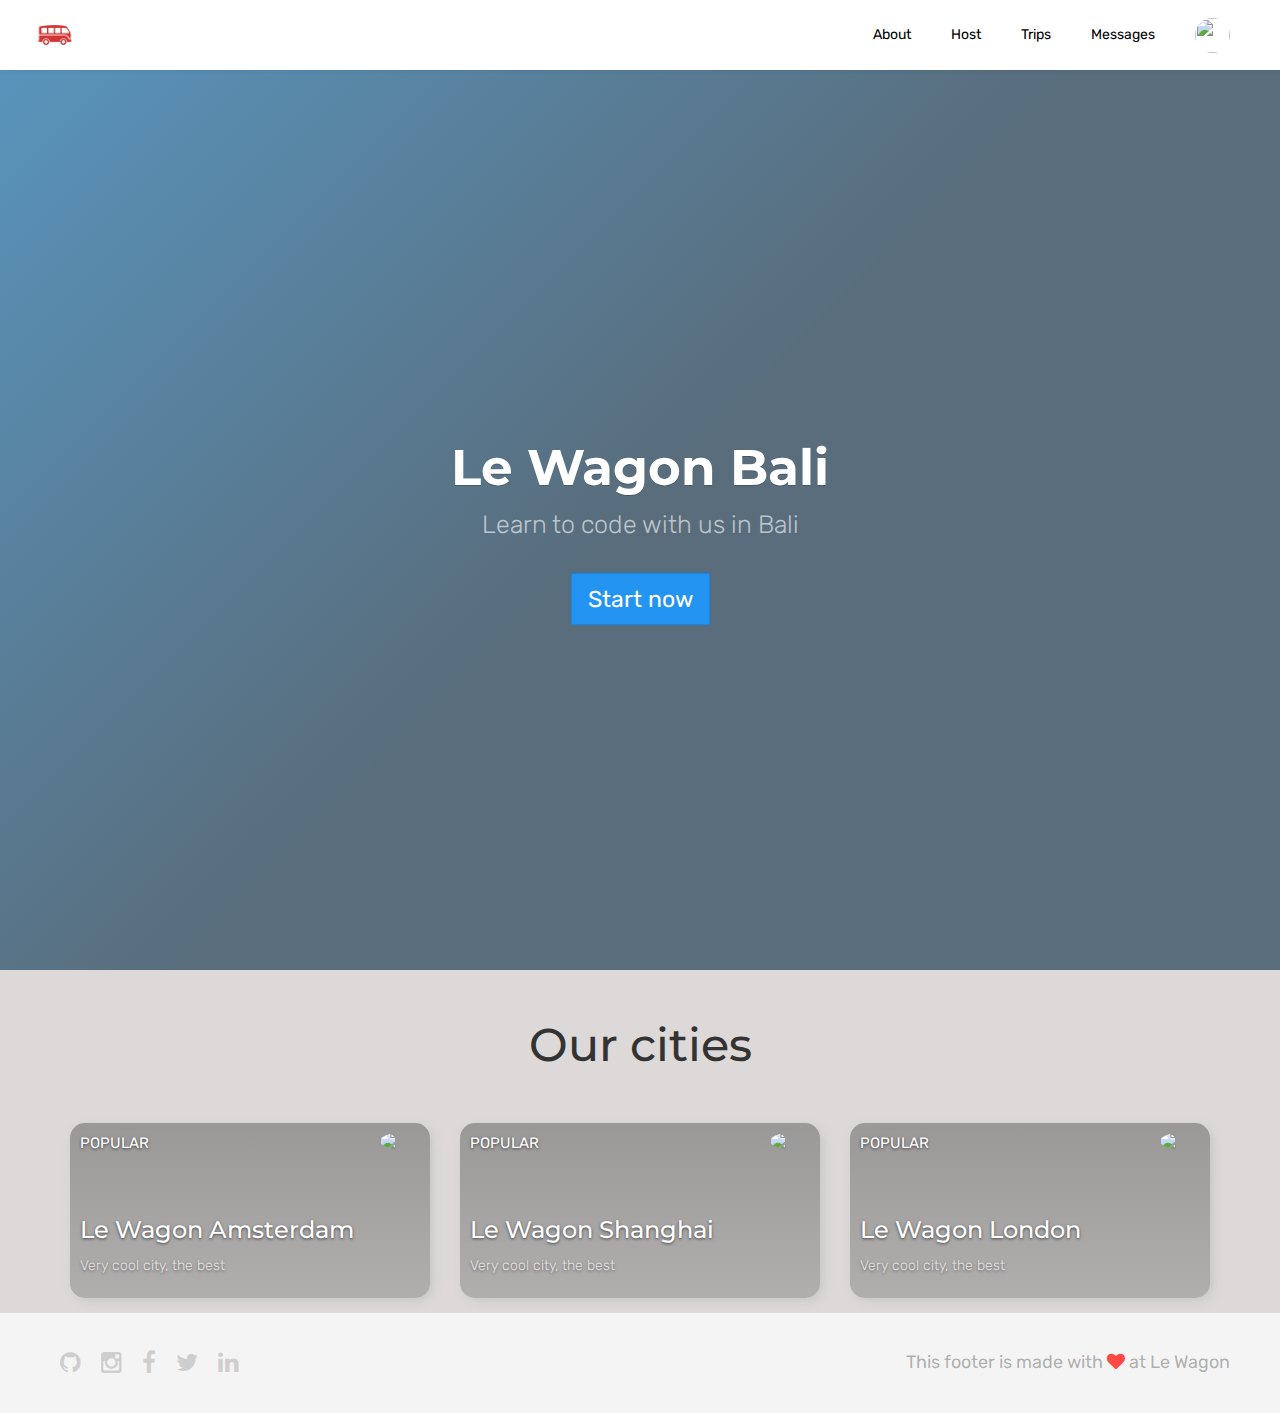
==== commit c200b7a8: "Automated commit at 2018-02-09 06:42:59 UTC by middleman-deploy 2.0.0-alpha" ====
--- a/index.html
+++ b/index.html
@@ -7,7 +7,7 @@
           content="width=device-width, initial-scale=1, shrink-to-fit=no">
     <!-- Use the title from a page's frontmatter if it has one -->
     <title>Le Wagon - Middleman</title>
-    <link href="stylesheets/application-fd6f99df.css" rel="stylesheet" />
+    <link href="stylesheets/application-dd5c1dbd.css" rel="stylesheet" />
     <script src="javascripts/application-93de88c9.js"></script>
     <link href="images/favicon-f15af148.png" rel="icon" type="image/png" />
   </head>
@@ -54,10 +54,10 @@
   </div>
 </div>
 
-    <div class="banner" style="background-image: linear-gradient(-225deg, rgba(0,101,168,0.6) 0%, rgba(0,36,61,0.6) 50%), url('https://kitt.lewagon.com/placeholder/cities/berlin');">
+    <div class="banner" style="background-image: linear-gradient(-225deg, rgba(0,101,168,0.6) 0%, rgba(0,36,61,0.6) 50%), url('https://kitt.lewagon.com/placeholder/cities/bali');">
   <div class="banner-content">
-    <h1>Le Wagon Berlin</h1>
-    <p>Learn to code with us in Berlin</p>
+    <h1>Le Wagon Bali</h1>
+    <p>Learn to code with us in Bali</p>
     <a class="btn btn-primary btn-lg">Start now</a>
   </div>
 </div>
@@ -67,10 +67,10 @@
 <div class="container">
   <div class="row">
     <div class="col-xs-12 col-sm-4">
-      <div class="card" style="background-image: linear-gradient(rgba(0,0,0,0.3), rgba(0,0,0,0.2)), url('https://kitt.lewagon.com/placeholder/cities/shanghai');">
+      <div class="card" style="background-image: linear-gradient(rgba(0,0,0,0.3), rgba(0,0,0,0.2)), url('https://kitt.lewagon.com/placeholder/cities/amsterdam');">
         <div class="card-category">Popular</div>
         <div class="card-description">
-          <h2>Le Wagon Shanghai</h2>
+          <h2>Le Wagon Amsterdam</h2>
           <p>Very cool city, the best</p>
         </div>
         <img class="card-user" src="https://kitt.lewagon.com/placeholder/users/tgenaitay">
@@ -89,10 +89,10 @@
       </div>
     </div>
     <div class="col-xs-12 col-sm-4">
-      <div class="card" style="background-image: linear-gradient(rgba(0,0,0,0.3), rgba(0,0,0,0.2)), url('https://kitt.lewagon.com/placeholder/cities/shanghai');">
+      <div class="card" style="background-image: linear-gradient(rgba(0,0,0,0.3), rgba(0,0,0,0.2)), url('https://kitt.lewagon.com/placeholder/cities/london');">
         <div class="card-category">Popular</div>
         <div class="card-description">
-          <h2>Le Wagon Shanghai</h2>
+          <h2>Le Wagon London</h2>
           <p>Very cool city, the best</p>
         </div>
         <img class="card-user" src="https://kitt.lewagon.com/placeholder/users/tgenaitay">
--- a/stylesheets/application-dd5c1dbd.css
+++ b/stylesheets/application-dd5c1dbd.css
@@ -0,0 +1,8 @@
+@import url("https://fonts.googleapis.com/css?family=Rubik:400,300,700|Montserrat:400,100,300,700,500");@import url("https://fonts.googleapis.com/css?family=Rubik");@font-face{font-family:"Font Name";src:url(/fonts/FontFile.eot);src:url(/fonts/FontFile.eot?#iefix) format("embedded-opentype"),url(/fonts/FontFile.woff) format("woff"),url(/fonts/FontFile.ttf) format("truetype")}/*!
+ * Bootstrap v3.3.7 (http://getbootstrap.com)
+ * Copyright 2011-2016 Twitter, Inc.
+ * Licensed under MIT (https://github.com/twbs/bootstrap/blob/master/LICENSE)
+ *//*! normalize.css v3.0.3 | MIT License | github.com/necolas/normalize.css */html{font-family:sans-serif;-ms-text-size-adjust:100%;-webkit-text-size-adjust:100%}body{margin:0}article,aside,details,figcaption,figure,footer,header,hgroup,main,menu,nav,section,summary{display:block}audio,canvas,progress,video{display:inline-block;vertical-align:baseline}audio:not([controls]){display:none;height:0}[hidden],template{display:none}a{background-color:transparent}a:active,a:hover{outline:0}abbr[title]{border-bottom:1px dotted}b,strong{font-weight:bold}dfn{font-style:italic}h1{font-size:2em;margin:0.67em 0}mark{background:#ff0;color:#000}small{font-size:80%}sub,sup{font-size:75%;line-height:0;position:relative;vertical-align:baseline}sup{top:-0.5em}sub{bottom:-0.25em}img{border:0}svg:not(:root){overflow:hidden}figure{margin:1em 40px}hr{-webkit-box-sizing:content-box;box-sizing:content-box;height:0}pre{overflow:auto}code,kbd,pre,samp{font-family:monospace, monospace;font-size:1em}button,input,optgroup,select,textarea{color:inherit;font:inherit;margin:0}button{overflow:visible}button,select{text-transform:none}button,html input[type="button"],input[type="reset"],input[type="submit"]{-webkit-appearance:button;cursor:pointer}button[disabled],html input[disabled]{cursor:default}button::-moz-focus-inner,input::-moz-focus-inner{border:0;padding:0}input{line-height:normal}input[type="checkbox"],input[type="radio"]{-webkit-box-sizing:border-box;box-sizing:border-box;padding:0}input[type="number"]::-webkit-inner-spin-button,input[type="number"]::-webkit-outer-spin-button{height:auto}input[type="search"]{-webkit-appearance:textfield;-webkit-box-sizing:content-box;box-sizing:content-box}input[type="search"]::-webkit-search-cancel-button,input[type="search"]::-webkit-search-decoration{-webkit-appearance:none}fieldset{border:1px solid #c0c0c0;margin:0 2px;padding:0.35em 0.625em 0.75em}legend{border:0;padding:0}textarea{overflow:auto}optgroup{font-weight:bold}table{border-collapse:collapse;border-spacing:0}td,th{padding:0}/*! Source: https://github.com/h5bp/html5-boilerplate/blob/master/src/css/main.css */@media print{*,*:before,*:after{background:transparent !important;color:#000 !important;-webkit-box-shadow:none !important;box-shadow:none !important;text-shadow:none !important}a,a:visited{text-decoration:underline}a[href]:after{content:" (" attr(href) ")"}abbr[title]:after{content:" (" attr(title) ")"}a[href^="#"]:after,a[href^="javascript:"]:after{content:""}pre,blockquote{border:1px solid #999;page-break-inside:avoid}thead{display:table-header-group}tr,img{page-break-inside:avoid}img{max-width:100% !important}p,h2,h3{orphans:3;widows:3}h2,h3{page-break-after:avoid}.navbar{display:none}.btn>.caret,.dropup>.btn>.caret{border-top-color:#000 !important}.label{border:1px solid #000}.table{border-collapse:collapse !important}.table td,.table th{background-color:#fff !important}.table-bordered th,.table-bordered td{border:1px solid #ddd !important}}@font-face{font-family:'Glyphicons Halflings';src:url("../assets/bootstrap/glyphicons-halflings-regular-86b6f62b.eot");src:url("../assets/bootstrap/glyphicons-halflings-regular-86b6f62b.eot?#iefix") format("embedded-opentype"),url("../assets/bootstrap/glyphicons-halflings-regular-ca35b697.woff2") format("woff2"),url("../assets/bootstrap/glyphicons-halflings-regular-278e49a8.woff") format("woff"),url("../assets/bootstrap/glyphicons-halflings-regular-44bc1850.ttf") format("truetype"),url("../assets/bootstrap/glyphicons-halflings-regular-de51a849.svg#glyphicons_halflingsregular") format("svg")}.glyphicon{position:relative;top:1px;display:inline-block;font-family:'Glyphicons Halflings';font-style:normal;font-weight:normal;line-height:1;-webkit-font-smoothing:antialiased;-moz-osx-font-smoothing:grayscale}.glyphicon-asterisk:before{content:"\002a"}.glyphicon-plus:before{content:"\002b"}.glyphicon-euro:before,.glyphicon-eur:before{content:"\20ac"}.glyphicon-minus:before{content:"\2212"}.glyphicon-cloud:before{content:"\2601"}.glyphicon-envelope:before{content:"\2709"}.glyphicon-pencil:before{content:"\270f"}.glyphicon-glass:before{content:"\e001"}.glyphicon-music:before{content:"\e002"}.glyphicon-search:before{content:"\e003"}.glyphicon-heart:before{content:"\e005"}.glyphicon-star:before{content:"\e006"}.glyphicon-star-empty:before{content:"\e007"}.glyphicon-user:before{content:"\e008"}.glyphicon-film:before{content:"\e009"}.glyphicon-th-large:before{content:"\e010"}.glyphicon-th:before{content:"\e011"}.glyphicon-th-list:before{content:"\e012"}.glyphicon-ok:before{content:"\e013"}.glyphicon-remove:before{content:"\e014"}.glyphicon-zoom-in:before{content:"\e015"}.glyphicon-zoom-out:before{content:"\e016"}.glyphicon-off:before{content:"\e017"}.glyphicon-signal:before{content:"\e018"}.glyphicon-cog:before{content:"\e019"}.glyphicon-trash:before{content:"\e020"}.glyphicon-home:before{content:"\e021"}.glyphicon-file:before{content:"\e022"}.glyphicon-time:before{content:"\e023"}.glyphicon-road:before{content:"\e024"}.glyphicon-download-alt:before{content:"\e025"}.glyphicon-download:before{content:"\e026"}.glyphicon-upload:before{content:"\e027"}.glyphicon-inbox:before{content:"\e028"}.glyphicon-play-circle:before{content:"\e029"}.glyphicon-repeat:before{content:"\e030"}.glyphicon-refresh:before{content:"\e031"}.glyphicon-list-alt:before{content:"\e032"}.glyphicon-lock:before{content:"\e033"}.glyphicon-flag:before{content:"\e034"}.glyphicon-headphones:before{content:"\e035"}.glyphicon-volume-off:before{content:"\e036"}.glyphicon-volume-down:before{content:"\e037"}.glyphicon-volume-up:before{content:"\e038"}.glyphicon-qrcode:before{content:"\e039"}.glyphicon-barcode:before{content:"\e040"}.glyphicon-tag:before{content:"\e041"}.glyphicon-tags:before{content:"\e042"}.glyphicon-book:before{content:"\e043"}.glyphicon-bookmark:before{content:"\e044"}.glyphicon-print:before{content:"\e045"}.glyphicon-camera:before{content:"\e046"}.glyphicon-font:before{content:"\e047"}.glyphicon-bold:before{content:"\e048"}.glyphicon-italic:before{content:"\e049"}.glyphicon-text-height:before{content:"\e050"}.glyphicon-text-width:before{content:"\e051"}.glyphicon-align-left:before{content:"\e052"}.glyphicon-align-center:before{content:"\e053"}.glyphicon-align-right:before{content:"\e054"}.glyphicon-align-justify:before{content:"\e055"}.glyphicon-list:before{content:"\e056"}.glyphicon-indent-left:before{content:"\e057"}.glyphicon-indent-right:before{content:"\e058"}.glyphicon-facetime-video:before{content:"\e059"}.glyphicon-picture:before{content:"\e060"}.glyphicon-map-marker:before{content:"\e062"}.glyphicon-adjust:before{content:"\e063"}.glyphicon-tint:before{content:"\e064"}.glyphicon-edit:before{content:"\e065"}.glyphicon-share:before{content:"\e066"}.glyphicon-check:before{content:"\e067"}.glyphicon-move:before{content:"\e068"}.glyphicon-step-backward:before{content:"\e069"}.glyphicon-fast-backward:before{content:"\e070"}.glyphicon-backward:before{content:"\e071"}.glyphicon-play:before{content:"\e072"}.glyphicon-pause:before{content:"\e073"}.glyphicon-stop:before{content:"\e074"}.glyphicon-forward:before{content:"\e075"}.glyphicon-fast-forward:before{content:"\e076"}.glyphicon-step-forward:before{content:"\e077"}.glyphicon-eject:before{content:"\e078"}.glyphicon-chevron-left:before{content:"\e079"}.glyphicon-chevron-right:before{content:"\e080"}.glyphicon-plus-sign:before{content:"\e081"}.glyphicon-minus-sign:before{content:"\e082"}.glyphicon-remove-sign:before{content:"\e083"}.glyphicon-ok-sign:before{content:"\e084"}.glyphicon-question-sign:before{content:"\e085"}.glyphicon-info-sign:before{content:"\e086"}.glyphicon-screenshot:before{content:"\e087"}.glyphicon-remove-circle:before{content:"\e088"}.glyphicon-ok-circle:before{content:"\e089"}.glyphicon-ban-circle:before{content:"\e090"}.glyphicon-arrow-left:before{content:"\e091"}.glyphicon-arrow-right:before{content:"\e092"}.glyphicon-arrow-up:before{content:"\e093"}.glyphicon-arrow-down:before{content:"\e094"}.glyphicon-share-alt:before{content:"\e095"}.glyphicon-resize-full:before{content:"\e096"}.glyphicon-resize-small:before{content:"\e097"}.glyphicon-exclamation-sign:before{content:"\e101"}.glyphicon-gift:before{content:"\e102"}.glyphicon-leaf:before{content:"\e103"}.glyphicon-fire:before{content:"\e104"}.glyphicon-eye-open:before{content:"\e105"}.glyphicon-eye-close:before{content:"\e106"}.glyphicon-warning-sign:before{content:"\e107"}.glyphicon-plane:before{content:"\e108"}.glyphicon-calendar:before{content:"\e109"}.glyphicon-random:before{content:"\e110"}.glyphicon-comment:before{content:"\e111"}.glyphicon-magnet:before{content:"\e112"}.glyphicon-chevron-up:before{content:"\e113"}.glyphicon-chevron-down:before{content:"\e114"}.glyphicon-retweet:before{content:"\e115"}.glyphicon-shopping-cart:before{content:"\e116"}.glyphicon-folder-close:before{content:"\e117"}.glyphicon-folder-open:before{content:"\e118"}.glyphicon-resize-vertical:before{content:"\e119"}.glyphicon-resize-horizontal:before{content:"\e120"}.glyphicon-hdd:before{content:"\e121"}.glyphicon-bullhorn:before{content:"\e122"}.glyphicon-bell:before{content:"\e123"}.glyphicon-certificate:before{content:"\e124"}.glyphicon-thumbs-up:before{content:"\e125"}.glyphicon-thumbs-down:before{content:"\e126"}.glyphicon-hand-right:before{content:"\e127"}.glyphicon-hand-left:before{content:"\e128"}.glyphicon-hand-up:before{content:"\e129"}.glyphicon-hand-down:before{content:"\e130"}.glyphicon-circle-arrow-right:before{content:"\e131"}.glyphicon-circle-arrow-left:before{content:"\e132"}.glyphicon-circle-arrow-up:before{content:"\e133"}.glyphicon-circle-arrow-down:before{content:"\e134"}.glyphicon-globe:before{content:"\e135"}.glyphicon-wrench:before{content:"\e136"}.glyphicon-tasks:before{content:"\e137"}.glyphicon-filter:before{content:"\e138"}.glyphicon-briefcase:before{content:"\e139"}.glyphicon-fullscreen:before{content:"\e140"}.glyphicon-dashboard:before{content:"\e141"}.glyphicon-paperclip:before{content:"\e142"}.glyphicon-heart-empty:before{content:"\e143"}.glyphicon-link:before{content:"\e144"}.glyphicon-phone:before{content:"\e145"}.glyphicon-pushpin:before{content:"\e146"}.glyphicon-usd:before{content:"\e148"}.glyphicon-gbp:before{content:"\e149"}.glyphicon-sort:before{content:"\e150"}.glyphicon-sort-by-alphabet:before{content:"\e151"}.glyphicon-sort-by-alphabet-alt:before{content:"\e152"}.glyphicon-sort-by-order:before{content:"\e153"}.glyphicon-sort-by-order-alt:before{content:"\e154"}.glyphicon-sort-by-attributes:before{content:"\e155"}.glyphicon-sort-by-attributes-alt:before{content:"\e156"}.glyphicon-unchecked:before{content:"\e157"}.glyphicon-expand:before{content:"\e158"}.glyphicon-collapse-down:before{content:"\e159"}.glyphicon-collapse-up:before{content:"\e160"}.glyphicon-log-in:before{content:"\e161"}.glyphicon-flash:before{content:"\e162"}.glyphicon-log-out:before{content:"\e163"}.glyphicon-new-window:before{content:"\e164"}.glyphicon-record:before{content:"\e165"}.glyphicon-save:before{content:"\e166"}.glyphicon-open:before{content:"\e167"}.glyphicon-saved:before{content:"\e168"}.glyphicon-import:before{content:"\e169"}.glyphicon-export:before{content:"\e170"}.glyphicon-send:before{content:"\e171"}.glyphicon-floppy-disk:before{content:"\e172"}.glyphicon-floppy-saved:before{content:"\e173"}.glyphicon-floppy-remove:before{content:"\e174"}.glyphicon-floppy-save:before{content:"\e175"}.glyphicon-floppy-open:before{content:"\e176"}.glyphicon-credit-card:before{content:"\e177"}.glyphicon-transfer:before{content:"\e178"}.glyphicon-cutlery:before{content:"\e179"}.glyphicon-header:before{content:"\e180"}.glyphicon-compressed:before{content:"\e181"}.glyphicon-earphone:before{content:"\e182"}.glyphicon-phone-alt:before{content:"\e183"}.glyphicon-tower:before{content:"\e184"}.glyphicon-stats:before{content:"\e185"}.glyphicon-sd-video:before{content:"\e186"}.glyphicon-hd-video:before{content:"\e187"}.glyphicon-subtitles:before{content:"\e188"}.glyphicon-sound-stereo:before{content:"\e189"}.glyphicon-sound-dolby:before{content:"\e190"}.glyphicon-sound-5-1:before{content:"\e191"}.glyphicon-sound-6-1:before{content:"\e192"}.glyphicon-sound-7-1:before{content:"\e193"}.glyphicon-copyright-mark:before{content:"\e194"}.glyphicon-registration-mark:before{content:"\e195"}.glyphicon-cloud-download:before{content:"\e197"}.glyphicon-cloud-upload:before{content:"\e198"}.glyphicon-tree-conifer:before{content:"\e199"}.glyphicon-tree-deciduous:before{content:"\e200"}.glyphicon-cd:before{content:"\e201"}.glyphicon-save-file:before{content:"\e202"}.glyphicon-open-file:before{content:"\e203"}.glyphicon-level-up:before{content:"\e204"}.glyphicon-copy:before{content:"\e205"}.glyphicon-paste:before{content:"\e206"}.glyphicon-alert:before{content:"\e209"}.glyphicon-equalizer:before{content:"\e210"}.glyphicon-king:before{content:"\e211"}.glyphicon-queen:before{content:"\e212"}.glyphicon-pawn:before{content:"\e213"}.glyphicon-bishop:before{content:"\e214"}.glyphicon-knight:before{content:"\e215"}.glyphicon-baby-formula:before{content:"\e216"}.glyphicon-tent:before{content:"\26fa"}.glyphicon-blackboard:before{content:"\e218"}.glyphicon-bed:before{content:"\e219"}.glyphicon-apple:before{content:"\f8ff"}.glyphicon-erase:before{content:"\e221"}.glyphicon-hourglass:before{content:"\231b"}.glyphicon-lamp:before{content:"\e223"}.glyphicon-duplicate:before{content:"\e224"}.glyphicon-piggy-bank:before{content:"\e225"}.glyphicon-scissors:before{content:"\e226"}.glyphicon-bitcoin:before{content:"\e227"}.glyphicon-btc:before{content:"\e227"}.glyphicon-xbt:before{content:"\e227"}.glyphicon-yen:before{content:"\00a5"}.glyphicon-jpy:before{content:"\00a5"}.glyphicon-ruble:before{content:"\20bd"}.glyphicon-rub:before{content:"\20bd"}.glyphicon-scale:before{content:"\e230"}.glyphicon-ice-lolly:before{content:"\e231"}.glyphicon-ice-lolly-tasted:before{content:"\e232"}.glyphicon-education:before{content:"\e233"}.glyphicon-option-horizontal:before{content:"\e234"}.glyphicon-option-vertical:before{content:"\e235"}.glyphicon-menu-hamburger:before{content:"\e236"}.glyphicon-modal-window:before{content:"\e237"}.glyphicon-oil:before{content:"\e238"}.glyphicon-grain:before{content:"\e239"}.glyphicon-sunglasses:before{content:"\e240"}.glyphicon-text-size:before{content:"\e241"}.glyphicon-text-color:before{content:"\e242"}.glyphicon-text-background:before{content:"\e243"}.glyphicon-object-align-top:before{content:"\e244"}.glyphicon-object-align-bottom:before{content:"\e245"}.glyphicon-object-align-horizontal:before{content:"\e246"}.glyphicon-object-align-left:before{content:"\e247"}.glyphicon-object-align-vertical:before{content:"\e248"}.glyphicon-object-align-right:before{content:"\e249"}.glyphicon-triangle-right:before{content:"\e250"}.glyphicon-triangle-left:before{content:"\e251"}.glyphicon-triangle-bottom:before{content:"\e252"}.glyphicon-triangle-top:before{content:"\e253"}.glyphicon-console:before{content:"\e254"}.glyphicon-superscript:before{content:"\e255"}.glyphicon-subscript:before{content:"\e256"}.glyphicon-menu-left:before{content:"\e257"}.glyphicon-menu-right:before{content:"\e258"}.glyphicon-menu-down:before{content:"\e259"}.glyphicon-menu-up:before{content:"\e260"}*{-webkit-box-sizing:border-box;box-sizing:border-box}*:before,*:after{-webkit-box-sizing:border-box;box-sizing:border-box}html{font-size:10px;-webkit-tap-highlight-color:transparent}body{font-family:"Rubik", "Helvetica", "sans-serif";font-size:18px;line-height:1.42857143;color:#333333;background-color:#ddd9d9}input,button,select,textarea{font-family:inherit;font-size:inherit;line-height:inherit}a{color:#2494f2;text-decoration:none}a:hover,a:focus{color:#0b6dbe;text-decoration:underline}a:focus{outline:5px auto -webkit-focus-ring-color;outline-offset:-2px}figure{margin:0}img{vertical-align:middle}.img-responsive{display:block;max-width:100%;height:auto}.img-rounded{border-radius:2px}.img-thumbnail{padding:4px;line-height:1.42857143;background-color:#ddd9d9;border:1px solid #ddd;border-radius:2px;-webkit-transition:all 0.2s ease-in-out;transition:all 0.2s ease-in-out;display:inline-block;max-width:100%;height:auto}.img-circle{border-radius:50%}hr{margin-top:25px;margin-bottom:25px;border:0;border-top:1px solid #eeeeee}.sr-only{position:absolute;width:1px;height:1px;margin:-1px;padding:0;overflow:hidden;clip:rect(0, 0, 0, 0);border:0}.sr-only-focusable:active,.sr-only-focusable:focus{position:static;width:auto;height:auto;margin:0;overflow:visible;clip:auto}[role="button"]{cursor:pointer}h1,h2,h3,h4,h5,h6,.h1,.h2,.h3,.h4,.h5,.h6{font-family:"Montserrat", "Helvetica", "sans-serif";font-weight:500;line-height:1.1;color:inherit}h1 small,h1 .small,h2 small,h2 .small,h3 small,h3 .small,h4 small,h4 .small,h5 small,h5 .small,h6 small,h6 .small,.h1 small,.h1 .small,.h2 small,.h2 .small,.h3 small,.h3 .small,.h4 small,.h4 .small,.h5 small,.h5 .small,.h6 small,.h6 .small{font-weight:normal;line-height:1;color:#777777}h1,.h1,h2,.h2,h3,.h3{margin-top:25px;margin-bottom:12.5px}h1 small,h1 .small,.h1 small,.h1 .small,h2 small,h2 .small,.h2 small,.h2 .small,h3 small,h3 .small,.h3 small,.h3 .small{font-size:65%}h4,.h4,h5,.h5,h6,.h6{margin-top:12.5px;margin-bottom:12.5px}h4 small,h4 .small,.h4 small,.h4 .small,h5 small,h5 .small,.h5 small,.h5 .small,h6 small,h6 .small,.h6 small,.h6 .small{font-size:75%}h1,.h1{font-size:46px}h2,.h2{font-size:38px}h3,.h3{font-size:31px}h4,.h4{font-size:23px}h5,.h5{font-size:18px}h6,.h6{font-size:16px}p{margin:0 0 12.5px}.lead{margin-bottom:25px;font-size:20px;font-weight:300;line-height:1.4}@media (min-width: 768px){.lead{font-size:27px}}small,.small{font-size:88%}mark,.mark{background-color:#fcf8e3;padding:.2em}.text-left{text-align:left}.text-right{text-align:right}.text-center{text-align:center}.text-justify{text-align:justify}.text-nowrap{white-space:nowrap}.text-lowercase{text-transform:lowercase}.text-uppercase,.initialism{text-transform:uppercase}.text-capitalize{text-transform:capitalize}.text-muted{color:#777777}.text-primary{color:#2494f2}a.text-primary:hover,a.text-primary:focus{color:#0d7ad6}.text-success{color:#3c763d}a.text-success:hover,a.text-success:focus{color:#2b542c}.text-info{color:#31708f}a.text-info:hover,a.text-info:focus{color:#245269}.text-warning{color:#8a6d3b}a.text-warning:hover,a.text-warning:focus{color:#66512c}.text-danger{color:#a94442}a.text-danger:hover,a.text-danger:focus{color:#843534}.bg-primary{color:#fff}.bg-primary{background-color:#2494f2}a.bg-primary:hover,a.bg-primary:focus{background-color:#0d7ad6}.bg-success{background-color:#dff0d8}a.bg-success:hover,a.bg-success:focus{background-color:#c1e2b3}.bg-info{background-color:#d9edf7}a.bg-info:hover,a.bg-info:focus{background-color:#afd9ee}.bg-warning{background-color:#fcf8e3}a.bg-warning:hover,a.bg-warning:focus{background-color:#f7ecb5}.bg-danger{background-color:#f2dede}a.bg-danger:hover,a.bg-danger:focus{background-color:#e4b9b9}.page-header{padding-bottom:11.5px;margin:50px 0 25px;border-bottom:1px solid #eeeeee}ul,ol{margin-top:0;margin-bottom:12.5px}ul ul,ul ol,ol ul,ol ol{margin-bottom:0}.list-unstyled{padding-left:0;list-style:none}.list-inline{padding-left:0;list-style:none;margin-left:-5px}.list-inline>li{display:inline-block;padding-left:5px;padding-right:5px}dl{margin-top:0;margin-bottom:25px}dt,dd{line-height:1.42857143}dt{font-weight:bold}dd{margin-left:0}.dl-horizontal dd:before,.dl-horizontal dd:after{content:" ";display:table}.dl-horizontal dd:after{clear:both}@media (min-width: 768px){.dl-horizontal dt{float:left;width:160px;clear:left;text-align:right;overflow:hidden;text-overflow:ellipsis;white-space:nowrap}.dl-horizontal dd{margin-left:180px}}abbr[title],abbr[data-original-title]{cursor:help;border-bottom:1px dotted #777777}.initialism{font-size:90%}blockquote{padding:12.5px 25px;margin:0 0 25px;font-size:22.5px;border-left:5px solid #eeeeee}blockquote p:last-child,blockquote ul:last-child,blockquote ol:last-child{margin-bottom:0}blockquote footer,blockquote small,blockquote .small{display:block;font-size:80%;line-height:1.42857143;color:#777777}blockquote footer:before,blockquote small:before,blockquote .small:before{content:'\2014 \00A0'}.blockquote-reverse,blockquote.pull-right{padding-right:15px;padding-left:0;border-right:5px solid #eeeeee;border-left:0;text-align:right}.blockquote-reverse footer:before,.blockquote-reverse small:before,.blockquote-reverse .small:before,blockquote.pull-right footer:before,blockquote.pull-right small:before,blockquote.pull-right .small:before{content:''}.blockquote-reverse footer:after,.blockquote-reverse small:after,.blockquote-reverse .small:after,blockquote.pull-right footer:after,blockquote.pull-right small:after,blockquote.pull-right .small:after{content:'\00A0 \2014'}address{margin-bottom:25px;font-style:normal;line-height:1.42857143}code,kbd,pre,samp{font-family:Menlo, Monaco, Consolas, "Courier New", monospace}code{padding:2px 4px;font-size:90%;color:#c7254e;background-color:#f9f2f4;border-radius:2px}kbd{padding:2px 4px;font-size:90%;color:#fff;background-color:#333;border-radius:2px;-webkit-box-shadow:inset 0 -1px 0 rgba(0,0,0,0.25);box-shadow:inset 0 -1px 0 rgba(0,0,0,0.25)}kbd kbd{padding:0;font-size:100%;font-weight:bold;-webkit-box-shadow:none;box-shadow:none}pre{display:block;padding:12px;margin:0 0 12.5px;font-size:17px;line-height:1.42857143;word-break:break-all;word-wrap:break-word;color:#333333;background-color:#f5f5f5;border:1px solid #ccc;border-radius:2px}pre code{padding:0;font-size:inherit;color:inherit;white-space:pre-wrap;background-color:transparent;border-radius:0}.pre-scrollable{max-height:340px;overflow-y:scroll}.container{margin-right:auto;margin-left:auto;padding-left:15px;padding-right:15px}.container:before,.container:after{content:" ";display:table}.container:after{clear:both}@media (min-width: 768px){.container{width:750px}}@media (min-width: 992px){.container{width:970px}}@media (min-width: 1200px){.container{width:1170px}}.container-fluid{margin-right:auto;margin-left:auto;padding-left:15px;padding-right:15px}.container-fluid:before,.container-fluid:after{content:" ";display:table}.container-fluid:after{clear:both}.row{margin-left:-15px;margin-right:-15px}.row:before,.row:after{content:" ";display:table}.row:after{clear:both}.col-xs-1,.col-sm-1,.col-md-1,.col-lg-1,.col-xs-2,.col-sm-2,.col-md-2,.col-lg-2,.col-xs-3,.col-sm-3,.col-md-3,.col-lg-3,.col-xs-4,.col-sm-4,.col-md-4,.col-lg-4,.col-xs-5,.col-sm-5,.col-md-5,.col-lg-5,.col-xs-6,.col-sm-6,.col-md-6,.col-lg-6,.col-xs-7,.col-sm-7,.col-md-7,.col-lg-7,.col-xs-8,.col-sm-8,.col-md-8,.col-lg-8,.col-xs-9,.col-sm-9,.col-md-9,.col-lg-9,.col-xs-10,.col-sm-10,.col-md-10,.col-lg-10,.col-xs-11,.col-sm-11,.col-md-11,.col-lg-11,.col-xs-12,.col-sm-12,.col-md-12,.col-lg-12{position:relative;min-height:1px;padding-left:15px;padding-right:15px}.col-xs-1,.col-xs-2,.col-xs-3,.col-xs-4,.col-xs-5,.col-xs-6,.col-xs-7,.col-xs-8,.col-xs-9,.col-xs-10,.col-xs-11,.col-xs-12{float:left}.col-xs-1{width:8.33333333%}.col-xs-2{width:16.66666667%}.col-xs-3{width:25%}.col-xs-4{width:33.33333333%}.col-xs-5{width:41.66666667%}.col-xs-6{width:50%}.col-xs-7{width:58.33333333%}.col-xs-8{width:66.66666667%}.col-xs-9{width:75%}.col-xs-10{width:83.33333333%}.col-xs-11{width:91.66666667%}.col-xs-12{width:100%}.col-xs-pull-0{right:auto}.col-xs-pull-1{right:8.33333333%}.col-xs-pull-2{right:16.66666667%}.col-xs-pull-3{right:25%}.col-xs-pull-4{right:33.33333333%}.col-xs-pull-5{right:41.66666667%}.col-xs-pull-6{right:50%}.col-xs-pull-7{right:58.33333333%}.col-xs-pull-8{right:66.66666667%}.col-xs-pull-9{right:75%}.col-xs-pull-10{right:83.33333333%}.col-xs-pull-11{right:91.66666667%}.col-xs-pull-12{right:100%}.col-xs-push-0{left:auto}.col-xs-push-1{left:8.33333333%}.col-xs-push-2{left:16.66666667%}.col-xs-push-3{left:25%}.col-xs-push-4{left:33.33333333%}.col-xs-push-5{left:41.66666667%}.col-xs-push-6{left:50%}.col-xs-push-7{left:58.33333333%}.col-xs-push-8{left:66.66666667%}.col-xs-push-9{left:75%}.col-xs-push-10{left:83.33333333%}.col-xs-push-11{left:91.66666667%}.col-xs-push-12{left:100%}.col-xs-offset-0{margin-left:0%}.col-xs-offset-1{margin-left:8.33333333%}.col-xs-offset-2{margin-left:16.66666667%}.col-xs-offset-3{margin-left:25%}.col-xs-offset-4{margin-left:33.33333333%}.col-xs-offset-5{margin-left:41.66666667%}.col-xs-offset-6{margin-left:50%}.col-xs-offset-7{margin-left:58.33333333%}.col-xs-offset-8{margin-left:66.66666667%}.col-xs-offset-9{margin-left:75%}.col-xs-offset-10{margin-left:83.33333333%}.col-xs-offset-11{margin-left:91.66666667%}.col-xs-offset-12{margin-left:100%}@media (min-width: 768px){.col-sm-1,.col-sm-2,.col-sm-3,.col-sm-4,.col-sm-5,.col-sm-6,.col-sm-7,.col-sm-8,.col-sm-9,.col-sm-10,.col-sm-11,.col-sm-12{float:left}.col-sm-1{width:8.33333333%}.col-sm-2{width:16.66666667%}.col-sm-3{width:25%}.col-sm-4{width:33.33333333%}.col-sm-5{width:41.66666667%}.col-sm-6{width:50%}.col-sm-7{width:58.33333333%}.col-sm-8{width:66.66666667%}.col-sm-9{width:75%}.col-sm-10{width:83.33333333%}.col-sm-11{width:91.66666667%}.col-sm-12{width:100%}.col-sm-pull-0{right:auto}.col-sm-pull-1{right:8.33333333%}.col-sm-pull-2{right:16.66666667%}.col-sm-pull-3{right:25%}.col-sm-pull-4{right:33.33333333%}.col-sm-pull-5{right:41.66666667%}.col-sm-pull-6{right:50%}.col-sm-pull-7{right:58.33333333%}.col-sm-pull-8{right:66.66666667%}.col-sm-pull-9{right:75%}.col-sm-pull-10{right:83.33333333%}.col-sm-pull-11{right:91.66666667%}.col-sm-pull-12{right:100%}.col-sm-push-0{left:auto}.col-sm-push-1{left:8.33333333%}.col-sm-push-2{left:16.66666667%}.col-sm-push-3{left:25%}.col-sm-push-4{left:33.33333333%}.col-sm-push-5{left:41.66666667%}.col-sm-push-6{left:50%}.col-sm-push-7{left:58.33333333%}.col-sm-push-8{left:66.66666667%}.col-sm-push-9{left:75%}.col-sm-push-10{left:83.33333333%}.col-sm-push-11{left:91.66666667%}.col-sm-push-12{left:100%}.col-sm-offset-0{margin-left:0%}.col-sm-offset-1{margin-left:8.33333333%}.col-sm-offset-2{margin-left:16.66666667%}.col-sm-offset-3{margin-left:25%}.col-sm-offset-4{margin-left:33.33333333%}.col-sm-offset-5{margin-left:41.66666667%}.col-sm-offset-6{margin-left:50%}.col-sm-offset-7{margin-left:58.33333333%}.col-sm-offset-8{margin-left:66.66666667%}.col-sm-offset-9{margin-left:75%}.col-sm-offset-10{margin-left:83.33333333%}.col-sm-offset-11{margin-left:91.66666667%}.col-sm-offset-12{margin-left:100%}}@media (min-width: 992px){.col-md-1,.col-md-2,.col-md-3,.col-md-4,.col-md-5,.col-md-6,.col-md-7,.col-md-8,.col-md-9,.col-md-10,.col-md-11,.col-md-12{float:left}.col-md-1{width:8.33333333%}.col-md-2{width:16.66666667%}.col-md-3{width:25%}.col-md-4{width:33.33333333%}.col-md-5{width:41.66666667%}.col-md-6{width:50%}.col-md-7{width:58.33333333%}.col-md-8{width:66.66666667%}.col-md-9{width:75%}.col-md-10{width:83.33333333%}.col-md-11{width:91.66666667%}.col-md-12{width:100%}.col-md-pull-0{right:auto}.col-md-pull-1{right:8.33333333%}.col-md-pull-2{right:16.66666667%}.col-md-pull-3{right:25%}.col-md-pull-4{right:33.33333333%}.col-md-pull-5{right:41.66666667%}.col-md-pull-6{right:50%}.col-md-pull-7{right:58.33333333%}.col-md-pull-8{right:66.66666667%}.col-md-pull-9{right:75%}.col-md-pull-10{right:83.33333333%}.col-md-pull-11{right:91.66666667%}.col-md-pull-12{right:100%}.col-md-push-0{left:auto}.col-md-push-1{left:8.33333333%}.col-md-push-2{left:16.66666667%}.col-md-push-3{left:25%}.col-md-push-4{left:33.33333333%}.col-md-push-5{left:41.66666667%}.col-md-push-6{left:50%}.col-md-push-7{left:58.33333333%}.col-md-push-8{left:66.66666667%}.col-md-push-9{left:75%}.col-md-push-10{left:83.33333333%}.col-md-push-11{left:91.66666667%}.col-md-push-12{left:100%}.col-md-offset-0{margin-left:0%}.col-md-offset-1{margin-left:8.33333333%}.col-md-offset-2{margin-left:16.66666667%}.col-md-offset-3{margin-left:25%}.col-md-offset-4{margin-left:33.33333333%}.col-md-offset-5{margin-left:41.66666667%}.col-md-offset-6{margin-left:50%}.col-md-offset-7{margin-left:58.33333333%}.col-md-offset-8{margin-left:66.66666667%}.col-md-offset-9{margin-left:75%}.col-md-offset-10{margin-left:83.33333333%}.col-md-offset-11{margin-left:91.66666667%}.col-md-offset-12{margin-left:100%}}@media (min-width: 1200px){.col-lg-1,.col-lg-2,.col-lg-3,.col-lg-4,.col-lg-5,.col-lg-6,.col-lg-7,.col-lg-8,.col-lg-9,.col-lg-10,.col-lg-11,.col-lg-12{float:left}.col-lg-1{width:8.33333333%}.col-lg-2{width:16.66666667%}.col-lg-3{width:25%}.col-lg-4{width:33.33333333%}.col-lg-5{width:41.66666667%}.col-lg-6{width:50%}.col-lg-7{width:58.33333333%}.col-lg-8{width:66.66666667%}.col-lg-9{width:75%}.col-lg-10{width:83.33333333%}.col-lg-11{width:91.66666667%}.col-lg-12{width:100%}.col-lg-pull-0{right:auto}.col-lg-pull-1{right:8.33333333%}.col-lg-pull-2{right:16.66666667%}.col-lg-pull-3{right:25%}.col-lg-pull-4{right:33.33333333%}.col-lg-pull-5{right:41.66666667%}.col-lg-pull-6{right:50%}.col-lg-pull-7{right:58.33333333%}.col-lg-pull-8{right:66.66666667%}.col-lg-pull-9{right:75%}.col-lg-pull-10{right:83.33333333%}.col-lg-pull-11{right:91.66666667%}.col-lg-pull-12{right:100%}.col-lg-push-0{left:auto}.col-lg-push-1{left:8.33333333%}.col-lg-push-2{left:16.66666667%}.col-lg-push-3{left:25%}.col-lg-push-4{left:33.33333333%}.col-lg-push-5{left:41.66666667%}.col-lg-push-6{left:50%}.col-lg-push-7{left:58.33333333%}.col-lg-push-8{left:66.66666667%}.col-lg-push-9{left:75%}.col-lg-push-10{left:83.33333333%}.col-lg-push-11{left:91.66666667%}.col-lg-push-12{left:100%}.col-lg-offset-0{margin-left:0%}.col-lg-offset-1{margin-left:8.33333333%}.col-lg-offset-2{margin-left:16.66666667%}.col-lg-offset-3{margin-left:25%}.col-lg-offset-4{margin-left:33.33333333%}.col-lg-offset-5{margin-left:41.66666667%}.col-lg-offset-6{margin-left:50%}.col-lg-offset-7{margin-left:58.33333333%}.col-lg-offset-8{margin-left:66.66666667%}.col-lg-offset-9{margin-left:75%}.col-lg-offset-10{margin-left:83.33333333%}.col-lg-offset-11{margin-left:91.66666667%}.col-lg-offset-12{margin-left:100%}}table{background-color:transparent}caption{padding-top:8px;padding-bottom:8px;color:#777777;text-align:left}th{text-align:left}.table{width:100%;max-width:100%;margin-bottom:25px}.table>thead>tr>th,.table>thead>tr>td,.table>tbody>tr>th,.table>tbody>tr>td,.table>tfoot>tr>th,.table>tfoot>tr>td{padding:8px;line-height:1.42857143;vertical-align:top;border-top:1px solid #ddd}.table>thead>tr>th{vertical-align:bottom;border-bottom:2px solid #ddd}.table>caption+thead>tr:first-child>th,.table>caption+thead>tr:first-child>td,.table>colgroup+thead>tr:first-child>th,.table>colgroup+thead>tr:first-child>td,.table>thead:first-child>tr:first-child>th,.table>thead:first-child>tr:first-child>td{border-top:0}.table>tbody+tbody{border-top:2px solid #ddd}.table .table{background-color:#ddd9d9}.table-condensed>thead>tr>th,.table-condensed>thead>tr>td,.table-condensed>tbody>tr>th,.table-condensed>tbody>tr>td,.table-condensed>tfoot>tr>th,.table-condensed>tfoot>tr>td{padding:5px}.table-bordered{border:1px solid #ddd}.table-bordered>thead>tr>th,.table-bordered>thead>tr>td,.table-bordered>tbody>tr>th,.table-bordered>tbody>tr>td,.table-bordered>tfoot>tr>th,.table-bordered>tfoot>tr>td{border:1px solid #ddd}.table-bordered>thead>tr>th,.table-bordered>thead>tr>td{border-bottom-width:2px}.table-striped>tbody>tr:nth-of-type(odd){background-color:#f9f9f9}.table-hover>tbody>tr:hover{background-color:#f5f5f5}table col[class*="col-"]{position:static;float:none;display:table-column}table td[class*="col-"],table th[class*="col-"]{position:static;float:none;display:table-cell}.table>thead>tr>td.active,.table>thead>tr>th.active,.table>thead>tr.active>td,.table>thead>tr.active>th,.table>tbody>tr>td.active,.table>tbody>tr>th.active,.table>tbody>tr.active>td,.table>tbody>tr.active>th,.table>tfoot>tr>td.active,.table>tfoot>tr>th.active,.table>tfoot>tr.active>td,.table>tfoot>tr.active>th{background-color:#f5f5f5}.table-hover>tbody>tr>td.active:hover,.table-hover>tbody>tr>th.active:hover,.table-hover>tbody>tr.active:hover>td,.table-hover>tbody>tr:hover>.active,.table-hover>tbody>tr.active:hover>th{background-color:#e8e8e8}.table>thead>tr>td.success,.table>thead>tr>th.success,.table>thead>tr.success>td,.table>thead>tr.success>th,.table>tbody>tr>td.success,.table>tbody>tr>th.success,.table>tbody>tr.success>td,.table>tbody>tr.success>th,.table>tfoot>tr>td.success,.table>tfoot>tr>th.success,.table>tfoot>tr.success>td,.table>tfoot>tr.success>th{background-color:#dff0d8}.table-hover>tbody>tr>td.success:hover,.table-hover>tbody>tr>th.success:hover,.table-hover>tbody>tr.success:hover>td,.table-hover>tbody>tr:hover>.success,.table-hover>tbody>tr.success:hover>th{background-color:#d0e9c6}.table>thead>tr>td.info,.table>thead>tr>th.info,.table>thead>tr.info>td,.table>thead>tr.info>th,.table>tbody>tr>td.info,.table>tbody>tr>th.info,.table>tbody>tr.info>td,.table>tbody>tr.info>th,.table>tfoot>tr>td.info,.table>tfoot>tr>th.info,.table>tfoot>tr.info>td,.table>tfoot>tr.info>th{background-color:#d9edf7}.table-hover>tbody>tr>td.info:hover,.table-hover>tbody>tr>th.info:hover,.table-hover>tbody>tr.info:hover>td,.table-hover>tbody>tr:hover>.info,.table-hover>tbody>tr.info:hover>th{background-color:#c4e3f3}.table>thead>tr>td.warning,.table>thead>tr>th.warning,.table>thead>tr.warning>td,.table>thead>tr.warning>th,.table>tbody>tr>td.warning,.table>tbody>tr>th.warning,.table>tbody>tr.warning>td,.table>tbody>tr.warning>th,.table>tfoot>tr>td.warning,.table>tfoot>tr>th.warning,.table>tfoot>tr.warning>td,.table>tfoot>tr.warning>th{background-color:#fcf8e3}.table-hover>tbody>tr>td.warning:hover,.table-hover>tbody>tr>th.warning:hover,.table-hover>tbody>tr.warning:hover>td,.table-hover>tbody>tr:hover>.warning,.table-hover>tbody>tr.warning:hover>th{background-color:#faf2cc}.table>thead>tr>td.danger,.table>thead>tr>th.danger,.table>thead>tr.danger>td,.table>thead>tr.danger>th,.table>tbody>tr>td.danger,.table>tbody>tr>th.danger,.table>tbody>tr.danger>td,.table>tbody>tr.danger>th,.table>tfoot>tr>td.danger,.table>tfoot>tr>th.danger,.table>tfoot>tr.danger>td,.table>tfoot>tr.danger>th{background-color:#f2dede}.table-hover>tbody>tr>td.danger:hover,.table-hover>tbody>tr>th.danger:hover,.table-hover>tbody>tr.danger:hover>td,.table-hover>tbody>tr:hover>.danger,.table-hover>tbody>tr.danger:hover>th{background-color:#ebcccc}.table-responsive{overflow-x:auto;min-height:0.01%}@media screen and (max-width: 767px){.table-responsive{width:100%;margin-bottom:18.75px;overflow-y:hidden;-ms-overflow-style:-ms-autohiding-scrollbar;border:1px solid #ddd}.table-responsive>.table{margin-bottom:0}.table-responsive>.table>thead>tr>th,.table-responsive>.table>thead>tr>td,.table-responsive>.table>tbody>tr>th,.table-responsive>.table>tbody>tr>td,.table-responsive>.table>tfoot>tr>th,.table-responsive>.table>tfoot>tr>td{white-space:nowrap}.table-responsive>.table-bordered{border:0}.table-responsive>.table-bordered>thead>tr>th:first-child,.table-responsive>.table-bordered>thead>tr>td:first-child,.table-responsive>.table-bordered>tbody>tr>th:first-child,.table-responsive>.table-bordered>tbody>tr>td:first-child,.table-responsive>.table-bordered>tfoot>tr>th:first-child,.table-responsive>.table-bordered>tfoot>tr>td:first-child{border-left:0}.table-responsive>.table-bordered>thead>tr>th:last-child,.table-responsive>.table-bordered>thead>tr>td:last-child,.table-responsive>.table-bordered>tbody>tr>th:last-child,.table-responsive>.table-bordered>tbody>tr>td:last-child,.table-responsive>.table-bordered>tfoot>tr>th:last-child,.table-responsive>.table-bordered>tfoot>tr>td:last-child{border-right:0}.table-responsive>.table-bordered>tbody>tr:last-child>th,.table-responsive>.table-bordered>tbody>tr:last-child>td,.table-responsive>.table-bordered>tfoot>tr:last-child>th,.table-responsive>.table-bordered>tfoot>tr:last-child>td{border-bottom:0}}fieldset{padding:0;margin:0;border:0;min-width:0}legend{display:block;width:100%;padding:0;margin-bottom:25px;font-size:27px;line-height:inherit;color:#333333;border:0;border-bottom:1px solid #e5e5e5}label{display:inline-block;max-width:100%;margin-bottom:5px;font-weight:bold}input[type="search"]{-webkit-box-sizing:border-box;box-sizing:border-box}input[type="radio"],input[type="checkbox"]{margin:4px 0 0;margin-top:1px \9;line-height:normal}input[type="file"]{display:block}input[type="range"]{display:block;width:100%}select[multiple],select[size]{height:auto}input[type="file"]:focus,input[type="radio"]:focus,input[type="checkbox"]:focus{outline:5px auto -webkit-focus-ring-color;outline-offset:-2px}output{display:block;padding-top:7px;font-size:18px;line-height:1.42857143;color:#000000}.form-control{display:block;width:100%;height:39px;padding:6px 12px;font-size:18px;line-height:1.42857143;color:#000000;background-color:#fff;background-image:none;border:1px solid #ccc;border-radius:2px;-webkit-box-shadow:inset 0 1px 1px rgba(0,0,0,0.075);box-shadow:inset 0 1px 1px rgba(0,0,0,0.075);-webkit-transition:border-color ease-in-out 0.15s, box-shadow ease-in-out 0.15s;-webkit-transition:border-color ease-in-out 0.15s, -webkit-box-shadow ease-in-out 0.15s;transition:border-color ease-in-out 0.15s, -webkit-box-shadow ease-in-out 0.15s;transition:border-color ease-in-out 0.15s, box-shadow ease-in-out 0.15s;transition:border-color ease-in-out 0.15s, box-shadow ease-in-out 0.15s, -webkit-box-shadow ease-in-out 0.15s}.form-control:focus{border-color:#66afe9;outline:0;-webkit-box-shadow:inset 0 1px 1px rgba(0,0,0,0.075),0 0 8px rgba(102,175,233,0.6);box-shadow:inset 0 1px 1px rgba(0,0,0,0.075),0 0 8px rgba(102,175,233,0.6)}.form-control::-moz-placeholder{color:#999;opacity:1}.form-control:-ms-input-placeholder{color:#999}.form-control::-webkit-input-placeholder{color:#999}.form-control::-ms-expand{border:0;background-color:transparent}.form-control[disabled],.form-control[readonly],fieldset[disabled] .form-control{background-color:#eeeeee;opacity:1}.form-control[disabled],fieldset[disabled] .form-control{cursor:not-allowed}textarea.form-control{height:auto}input[type="search"]{-webkit-appearance:none}@media screen and (-webkit-min-device-pixel-ratio: 0){input[type="date"].form-control,input[type="time"].form-control,input[type="datetime-local"].form-control,input[type="month"].form-control{line-height:39px}input[type="date"].input-sm,.input-group-sm>input[type="date"].form-control,.input-group-sm>input[type="date"].input-group-addon,.input-group-sm>.input-group-btn>input[type="date"].btn,.input-group-sm input[type="date"],input[type="time"].input-sm,.input-group-sm>input[type="time"].form-control,.input-group-sm>input[type="time"].input-group-addon,.input-group-sm>.input-group-btn>input[type="time"].btn,.input-group-sm input[type="time"],input[type="datetime-local"].input-sm,.input-group-sm>input[type="datetime-local"].form-control,.input-group-sm>input[type="datetime-local"].input-group-addon,.input-group-sm>.input-group-btn>input[type="datetime-local"].btn,.input-group-sm input[type="datetime-local"],input[type="month"].input-sm,.input-group-sm>input[type="month"].form-control,.input-group-sm>input[type="month"].input-group-addon,.input-group-sm>.input-group-btn>input[type="month"].btn,.input-group-sm input[type="month"]{line-height:36px}input[type="date"].input-lg,.input-group-lg>input[type="date"].form-control,.input-group-lg>input[type="date"].input-group-addon,.input-group-lg>.input-group-btn>input[type="date"].btn,.input-group-lg input[type="date"],input[type="time"].input-lg,.input-group-lg>input[type="time"].form-control,.input-group-lg>input[type="time"].input-group-addon,.input-group-lg>.input-group-btn>input[type="time"].btn,.input-group-lg input[type="time"],input[type="datetime-local"].input-lg,.input-group-lg>input[type="datetime-local"].form-control,.input-group-lg>input[type="datetime-local"].input-group-addon,.input-group-lg>.input-group-btn>input[type="datetime-local"].btn,.input-group-lg input[type="datetime-local"],input[type="month"].input-lg,.input-group-lg>input[type="month"].form-control,.input-group-lg>input[type="month"].input-group-addon,.input-group-lg>.input-group-btn>input[type="month"].btn,.input-group-lg input[type="month"]{line-height:53px}}.form-group{margin-bottom:15px}.radio,.checkbox{position:relative;display:block;margin-top:10px;margin-bottom:10px}.radio label,.checkbox label{min-height:25px;padding-left:20px;margin-bottom:0;font-weight:normal;cursor:pointer}.radio input[type="radio"],.radio-inline input[type="radio"],.checkbox input[type="checkbox"],.checkbox-inline input[type="checkbox"]{position:absolute;margin-left:-20px;margin-top:4px \9}.radio+.radio,.checkbox+.checkbox{margin-top:-5px}.radio-inline,.checkbox-inline{position:relative;display:inline-block;padding-left:20px;margin-bottom:0;vertical-align:middle;font-weight:normal;cursor:pointer}.radio-inline+.radio-inline,.checkbox-inline+.checkbox-inline{margin-top:0;margin-left:10px}input[type="radio"][disabled],input[type="radio"].disabled,fieldset[disabled] input[type="radio"],input[type="checkbox"][disabled],input[type="checkbox"].disabled,fieldset[disabled] input[type="checkbox"]{cursor:not-allowed}.radio-inline.disabled,fieldset[disabled] .radio-inline,.checkbox-inline.disabled,fieldset[disabled] .checkbox-inline{cursor:not-allowed}.radio.disabled label,fieldset[disabled] .radio label,.checkbox.disabled label,fieldset[disabled] .checkbox label{cursor:not-allowed}.form-control-static{padding-top:7px;padding-bottom:7px;margin-bottom:0;min-height:43px}.form-control-static.input-lg,.input-group-lg>.form-control-static.form-control,.input-group-lg>.form-control-static.input-group-addon,.input-group-lg>.input-group-btn>.form-control-static.btn,.form-control-static.input-sm,.input-group-sm>.form-control-static.form-control,.input-group-sm>.form-control-static.input-group-addon,.input-group-sm>.input-group-btn>.form-control-static.btn{padding-left:0;padding-right:0}.input-sm,.input-group-sm>.form-control,.input-group-sm>.input-group-addon,.input-group-sm>.input-group-btn>.btn{height:36px;padding:5px 10px;font-size:16px;line-height:1.5;border-radius:2px}select.input-sm,.input-group-sm>select.form-control,.input-group-sm>select.input-group-addon,.input-group-sm>.input-group-btn>select.btn{height:36px;line-height:36px}textarea.input-sm,.input-group-sm>textarea.form-control,.input-group-sm>textarea.input-group-addon,.input-group-sm>.input-group-btn>textarea.btn,select[multiple].input-sm,.input-group-sm>select[multiple].form-control,.input-group-sm>select[multiple].input-group-addon,.input-group-sm>.input-group-btn>select[multiple].btn{height:auto}.form-group-sm .form-control{height:36px;padding:5px 10px;font-size:16px;line-height:1.5;border-radius:2px}.form-group-sm select.form-control{height:36px;line-height:36px}.form-group-sm textarea.form-control,.form-group-sm select[multiple].form-control{height:auto}.form-group-sm .form-control-static{height:36px;min-height:41px;padding:6px 10px;font-size:16px;line-height:1.5}.input-lg,.input-group-lg>.form-control,.input-group-lg>.input-group-addon,.input-group-lg>.input-group-btn>.btn{height:53px;padding:10px 16px;font-size:23px;line-height:1.3333333;border-radius:2px}select.input-lg,.input-group-lg>select.form-control,.input-group-lg>select.input-group-addon,.input-group-lg>.input-group-btn>select.btn{height:53px;line-height:53px}textarea.input-lg,.input-group-lg>textarea.form-control,.input-group-lg>textarea.input-group-addon,.input-group-lg>.input-group-btn>textarea.btn,select[multiple].input-lg,.input-group-lg>select[multiple].form-control,.input-group-lg>select[multiple].input-group-addon,.input-group-lg>.input-group-btn>select[multiple].btn{height:auto}.form-group-lg .form-control{height:53px;padding:10px 16px;font-size:23px;line-height:1.3333333;border-radius:2px}.form-group-lg select.form-control{height:53px;line-height:53px}.form-group-lg textarea.form-control,.form-group-lg select[multiple].form-control{height:auto}.form-group-lg .form-control-static{height:53px;min-height:48px;padding:11px 16px;font-size:23px;line-height:1.3333333}.has-feedback{position:relative}.has-feedback .form-control{padding-right:48.75px}.form-control-feedback{position:absolute;top:0;right:0;z-index:2;display:block;width:39px;height:39px;line-height:39px;text-align:center;pointer-events:none}.input-lg+.form-control-feedback,.input-group-lg>.form-control+.form-control-feedback,.input-group-lg>.input-group-addon+.form-control-feedback,.input-group-lg>.input-group-btn>.btn+.form-control-feedback,.input-group-lg+.form-control-feedback,.form-group-lg .form-control+.form-control-feedback{width:53px;height:53px;line-height:53px}.input-sm+.form-control-feedback,.input-group-sm>.form-control+.form-control-feedback,.input-group-sm>.input-group-addon+.form-control-feedback,.input-group-sm>.input-group-btn>.btn+.form-control-feedback,.input-group-sm+.form-control-feedback,.form-group-sm .form-control+.form-control-feedback{width:36px;height:36px;line-height:36px}.has-success .help-block,.has-success .control-label,.has-success .radio,.has-success .checkbox,.has-success .radio-inline,.has-success .checkbox-inline,.has-success.radio label,.has-success.checkbox label,.has-success.radio-inline label,.has-success.checkbox-inline label{color:#3c763d}.has-success .form-control{border-color:#3c763d;-webkit-box-shadow:inset 0 1px 1px rgba(0,0,0,0.075);box-shadow:inset 0 1px 1px rgba(0,0,0,0.075)}.has-success .form-control:focus{border-color:#2b542c;-webkit-box-shadow:inset 0 1px 1px rgba(0,0,0,0.075),0 0 6px #67b168;box-shadow:inset 0 1px 1px rgba(0,0,0,0.075),0 0 6px #67b168}.has-success .input-group-addon{color:#3c763d;border-color:#3c763d;background-color:#dff0d8}.has-success .form-control-feedback{color:#3c763d}.has-warning .help-block,.has-warning .control-label,.has-warning .radio,.has-warning .checkbox,.has-warning .radio-inline,.has-warning .checkbox-inline,.has-warning.radio label,.has-warning.checkbox label,.has-warning.radio-inline label,.has-warning.checkbox-inline label{color:#8a6d3b}.has-warning .form-control{border-color:#8a6d3b;-webkit-box-shadow:inset 0 1px 1px rgba(0,0,0,0.075);box-shadow:inset 0 1px 1px rgba(0,0,0,0.075)}.has-warning .form-control:focus{border-color:#66512c;-webkit-box-shadow:inset 0 1px 1px rgba(0,0,0,0.075),0 0 6px #c0a16b;box-shadow:inset 0 1px 1px rgba(0,0,0,0.075),0 0 6px #c0a16b}.has-warning .input-group-addon{color:#8a6d3b;border-color:#8a6d3b;background-color:#fcf8e3}.has-warning .form-control-feedback{color:#8a6d3b}.has-error .help-block,.has-error .control-label,.has-error .radio,.has-error .checkbox,.has-error .radio-inline,.has-error .checkbox-inline,.has-error.radio label,.has-error.checkbox label,.has-error.radio-inline label,.has-error.checkbox-inline label{color:#a94442}.has-error .form-control{border-color:#a94442;-webkit-box-shadow:inset 0 1px 1px rgba(0,0,0,0.075);box-shadow:inset 0 1px 1px rgba(0,0,0,0.075)}.has-error .form-control:focus{border-color:#843534;-webkit-box-shadow:inset 0 1px 1px rgba(0,0,0,0.075),0 0 6px #ce8483;box-shadow:inset 0 1px 1px rgba(0,0,0,0.075),0 0 6px #ce8483}.has-error .input-group-addon{color:#a94442;border-color:#a94442;background-color:#f2dede}.has-error .form-control-feedback{color:#a94442}.has-feedback label ~ .form-control-feedback{top:30px}.has-feedback label.sr-only ~ .form-control-feedback{top:0}.help-block{display:block;margin-top:5px;margin-bottom:10px;color:#737373}@media (min-width: 768px){.form-inline .form-group{display:inline-block;margin-bottom:0;vertical-align:middle}.form-inline .form-control{display:inline-block;width:auto;vertical-align:middle}.form-inline .form-control-static{display:inline-block}.form-inline .input-group{display:inline-table;vertical-align:middle}.form-inline .input-group .input-group-addon,.form-inline .input-group .input-group-btn,.form-inline .input-group .form-control{width:auto}.form-inline .input-group>.form-control{width:100%}.form-inline .control-label{margin-bottom:0;vertical-align:middle}.form-inline .radio,.form-inline .checkbox{display:inline-block;margin-top:0;margin-bottom:0;vertical-align:middle}.form-inline .radio label,.form-inline .checkbox label{padding-left:0}.form-inline .radio input[type="radio"],.form-inline .checkbox input[type="checkbox"]{position:relative;margin-left:0}.form-inline .has-feedback .form-control-feedback{top:0}}.form-horizontal .radio,.form-horizontal .checkbox,.form-horizontal .radio-inline,.form-horizontal .checkbox-inline{margin-top:0;margin-bottom:0;padding-top:7px}.form-horizontal .radio,.form-horizontal .checkbox{min-height:32px}.form-horizontal .form-group{margin-left:-15px;margin-right:-15px}.form-horizontal .form-group:before,.form-horizontal .form-group:after{content:" ";display:table}.form-horizontal .form-group:after{clear:both}@media (min-width: 768px){.form-horizontal .control-label{text-align:right;margin-bottom:0;padding-top:7px}}.form-horizontal .has-feedback .form-control-feedback{right:15px}@media (min-width: 768px){.form-horizontal .form-group-lg .control-label{padding-top:11px;font-size:23px}}@media (min-width: 768px){.form-horizontal .form-group-sm .control-label{padding-top:6px;font-size:16px}}.btn{display:inline-block;margin-bottom:0;font-weight:normal;text-align:center;vertical-align:middle;-ms-touch-action:manipulation;touch-action:manipulation;cursor:pointer;background-image:none;border:1px solid transparent;white-space:nowrap;padding:6px 12px;font-size:18px;line-height:1.42857143;border-radius:2px;-webkit-user-select:none;-moz-user-select:none;-ms-user-select:none;user-select:none}.btn:focus,.btn.focus,.btn:active:focus,.btn:active.focus,.btn.active:focus,.btn.active.focus{outline:5px auto -webkit-focus-ring-color;outline-offset:-2px}.btn:hover,.btn:focus,.btn.focus{color:#333;text-decoration:none}.btn:active,.btn.active{outline:0;background-image:none;-webkit-box-shadow:inset 0 3px 5px rgba(0,0,0,0.125);box-shadow:inset 0 3px 5px rgba(0,0,0,0.125)}.btn.disabled,.btn[disabled],fieldset[disabled] .btn{cursor:not-allowed;opacity:0.65;filter:alpha(opacity=65);-webkit-box-shadow:none;box-shadow:none}a.btn.disabled,fieldset[disabled] a.btn{pointer-events:none}.btn-default{color:#333;background-color:#fff;border-color:#ccc}.btn-default:focus,.btn-default.focus{color:#333;background-color:#e6e6e6;border-color:#8c8c8c}.btn-default:hover{color:#333;background-color:#e6e6e6;border-color:#adadad}.btn-default:active,.btn-default.active,.open>.btn-default.dropdown-toggle{color:#333;background-color:#e6e6e6;border-color:#adadad}.btn-default:active:hover,.btn-default:active:focus,.btn-default:active.focus,.btn-default.active:hover,.btn-default.active:focus,.btn-default.active.focus,.open>.btn-default.dropdown-toggle:hover,.open>.btn-default.dropdown-toggle:focus,.open>.btn-default.dropdown-toggle.focus{color:#333;background-color:#d4d4d4;border-color:#8c8c8c}.btn-default:active,.btn-default.active,.open>.btn-default.dropdown-toggle{background-image:none}.btn-default.disabled:hover,.btn-default.disabled:focus,.btn-default.disabled.focus,.btn-default[disabled]:hover,.btn-default[disabled]:focus,.btn-default[disabled].focus,fieldset[disabled] .btn-default:hover,fieldset[disabled] .btn-default:focus,fieldset[disabled] .btn-default.focus{background-color:#fff;border-color:#ccc}.btn-default .badge{color:#fff;background-color:#333}.btn-primary{color:#fff;background-color:#2494f2;border-color:#0e88ee}.btn-primary:focus,.btn-primary.focus{color:#fff;background-color:#0d7ad6;border-color:#074376}.btn-primary:hover{color:#fff;background-color:#0d7ad6;border-color:#0b67b5}.btn-primary:active,.btn-primary.active,.open>.btn-primary.dropdown-toggle{color:#fff;background-color:#0d7ad6;border-color:#0b67b5}.btn-primary:active:hover,.btn-primary:active:focus,.btn-primary:active.focus,.btn-primary.active:hover,.btn-primary.active:focus,.btn-primary.active.focus,.open>.btn-primary.dropdown-toggle:hover,.open>.btn-primary.dropdown-toggle:focus,.open>.btn-primary.dropdown-toggle.focus{color:#fff;background-color:#0b67b5;border-color:#074376}.btn-primary:active,.btn-primary.active,.open>.btn-primary.dropdown-toggle{background-image:none}.btn-primary.disabled:hover,.btn-primary.disabled:focus,.btn-primary.disabled.focus,.btn-primary[disabled]:hover,.btn-primary[disabled]:focus,.btn-primary[disabled].focus,fieldset[disabled] .btn-primary:hover,fieldset[disabled] .btn-primary:focus,fieldset[disabled] .btn-primary.focus{background-color:#2494f2;border-color:#0e88ee}.btn-primary .badge{color:#2494f2;background-color:#fff}.btn-success{color:#fff;background-color:#31b767;border-color:#2ca35c}.btn-success:focus,.btn-success.focus{color:#fff;background-color:#268f50;border-color:#113e23}.btn-success:hover{color:#fff;background-color:#268f50;border-color:#1f7341}.btn-success:active,.btn-success.active,.open>.btn-success.dropdown-toggle{color:#fff;background-color:#268f50;border-color:#1f7341}.btn-success:active:hover,.btn-success:active:focus,.btn-success:active.focus,.btn-success.active:hover,.btn-success.active:focus,.btn-success.active.focus,.open>.btn-success.dropdown-toggle:hover,.open>.btn-success.dropdown-toggle:focus,.open>.btn-success.dropdown-toggle.focus{color:#fff;background-color:#1f7341;border-color:#113e23}.btn-success:active,.btn-success.active,.open>.btn-success.dropdown-toggle{background-image:none}.btn-success.disabled:hover,.btn-success.disabled:focus,.btn-success.disabled.focus,.btn-success[disabled]:hover,.btn-success[disabled]:focus,.btn-success[disabled].focus,fieldset[disabled] .btn-success:hover,fieldset[disabled] .btn-success:focus,fieldset[disabled] .btn-success.focus{background-color:#31b767;border-color:#2ca35c}.btn-success .badge{color:#31b767;background-color:#fff}.btn-info{color:#fff;background-color:#ffe947;border-color:#ffe62e}.btn-info:focus,.btn-info.focus{color:#fff;background-color:#ffe314;border-color:#ad9800}.btn-info:hover{color:#fff;background-color:#ffe314;border-color:#efd300}.btn-info:active,.btn-info.active,.open>.btn-info.dropdown-toggle{color:#fff;background-color:#ffe314;border-color:#efd300}.btn-info:active:hover,.btn-info:active:focus,.btn-info:active.focus,.btn-info.active:hover,.btn-info.active:focus,.btn-info.active.focus,.open>.btn-info.dropdown-toggle:hover,.open>.btn-info.dropdown-toggle:focus,.open>.btn-info.dropdown-toggle.focus{color:#fff;background-color:#efd300;border-color:#ad9800}.btn-info:active,.btn-info.active,.open>.btn-info.dropdown-toggle{background-image:none}.btn-info.disabled:hover,.btn-info.disabled:focus,.btn-info.disabled.focus,.btn-info[disabled]:hover,.btn-info[disabled]:focus,.btn-info[disabled].focus,fieldset[disabled] .btn-info:hover,fieldset[disabled] .btn-info:focus,fieldset[disabled] .btn-info.focus{background-color:#ffe947;border-color:#ffe62e}.btn-info .badge{color:#ffe947;background-color:#fff}.btn-warning{color:#fff;background-color:#ff6a14;border-color:#fa5b00}.btn-warning:focus,.btn-warning.focus{color:#fff;background-color:#e05200;border-color:#7a2d00}.btn-warning:hover{color:#fff;background-color:#e05200;border-color:#bc4500}.btn-warning:active,.btn-warning.active,.open>.btn-warning.dropdown-toggle{color:#fff;background-color:#e05200;border-color:#bc4500}.btn-warning:active:hover,.btn-warning:active:focus,.btn-warning:active.focus,.btn-warning.active:hover,.btn-warning.active:focus,.btn-warning.active.focus,.open>.btn-warning.dropdown-toggle:hover,.open>.btn-warning.dropdown-toggle:focus,.open>.btn-warning.dropdown-toggle.focus{color:#fff;background-color:#bc4500;border-color:#7a2d00}.btn-warning:active,.btn-warning.active,.open>.btn-warning.dropdown-toggle{background-image:none}.btn-warning.disabled:hover,.btn-warning.disabled:focus,.btn-warning.disabled.focus,.btn-warning[disabled]:hover,.btn-warning[disabled]:focus,.btn-warning[disabled].focus,fieldset[disabled] .btn-warning:hover,fieldset[disabled] .btn-warning:focus,fieldset[disabled] .btn-warning.focus{background-color:#ff6a14;border-color:#fa5b00}.btn-warning .badge{color:#ff6a14;background-color:#fff}.btn-danger{color:#fff;background-color:#ff4944;border-color:#ff302b}.btn-danger:focus,.btn-danger.focus{color:#fff;background-color:#ff1711;border-color:#aa0500}.btn-danger:hover{color:#fff;background-color:#ff1711;border-color:#ec0600}.btn-danger:active,.btn-danger.active,.open>.btn-danger.dropdown-toggle{color:#fff;background-color:#ff1711;border-color:#ec0600}.btn-danger:active:hover,.btn-danger:active:focus,.btn-danger:active.focus,.btn-danger.active:hover,.btn-danger.active:focus,.btn-danger.active.focus,.open>.btn-danger.dropdown-toggle:hover,.open>.btn-danger.dropdown-toggle:focus,.open>.btn-danger.dropdown-toggle.focus{color:#fff;background-color:#ec0600;border-color:#aa0500}.btn-danger:active,.btn-danger.active,.open>.btn-danger.dropdown-toggle{background-image:none}.btn-danger.disabled:hover,.btn-danger.disabled:focus,.btn-danger.disabled.focus,.btn-danger[disabled]:hover,.btn-danger[disabled]:focus,.btn-danger[disabled].focus,fieldset[disabled] .btn-danger:hover,fieldset[disabled] .btn-danger:focus,fieldset[disabled] .btn-danger.focus{background-color:#ff4944;border-color:#ff302b}.btn-danger .badge{color:#ff4944;background-color:#fff}.btn-link{color:#2494f2;font-weight:normal;border-radius:0}.btn-link,.btn-link:active,.btn-link.active,.btn-link[disabled],fieldset[disabled] .btn-link{background-color:transparent;-webkit-box-shadow:none;box-shadow:none}.btn-link,.btn-link:hover,.btn-link:focus,.btn-link:active{border-color:transparent}.btn-link:hover,.btn-link:focus{color:#0b6dbe;text-decoration:underline;background-color:transparent}.btn-link[disabled]:hover,.btn-link[disabled]:focus,fieldset[disabled] .btn-link:hover,fieldset[disabled] .btn-link:focus{color:#777777;text-decoration:none}.btn-lg,.btn-group-lg>.btn{padding:10px 16px;font-size:23px;line-height:1.3333333;border-radius:2px}.btn-sm,.btn-group-sm>.btn{padding:5px 10px;font-size:16px;line-height:1.5;border-radius:2px}.btn-xs,.btn-group-xs>.btn{padding:1px 5px;font-size:16px;line-height:1.5;border-radius:2px}.btn-block{display:block;width:100%}.btn-block+.btn-block{margin-top:5px}input[type="submit"].btn-block,input[type="reset"].btn-block,input[type="button"].btn-block{width:100%}.fade{opacity:0;-webkit-transition:opacity 0.15s linear;transition:opacity 0.15s linear}.fade.in{opacity:1}.collapse{display:none}.collapse.in{display:block}tr.collapse.in{display:table-row}tbody.collapse.in{display:table-row-group}.collapsing{position:relative;height:0;overflow:hidden;-webkit-transition-property:height, visibility;transition-property:height, visibility;-webkit-transition-duration:0.35s;transition-duration:0.35s;-webkit-transition-timing-function:ease;transition-timing-function:ease}.caret{display:inline-block;width:0;height:0;margin-left:2px;vertical-align:middle;border-top:4px dashed;border-top:4px solid \9;border-right:4px solid transparent;border-left:4px solid transparent}.dropup,.dropdown{position:relative}.dropdown-toggle:focus{outline:0}.dropdown-menu{position:absolute;top:100%;left:0;z-index:1000;display:none;float:left;min-width:160px;padding:5px 0;margin:2px 0 0;list-style:none;font-size:18px;text-align:left;background-color:#fff;border:1px solid #ccc;border:1px solid rgba(0,0,0,0.15);border-radius:2px;-webkit-box-shadow:0 6px 12px rgba(0,0,0,0.175);box-shadow:0 6px 12px rgba(0,0,0,0.175);background-clip:padding-box}.dropdown-menu.pull-right{right:0;left:auto}.dropdown-menu .divider{height:1px;margin:11.5px 0;overflow:hidden;background-color:#e5e5e5}.dropdown-menu>li>a{display:block;padding:3px 20px;clear:both;font-weight:normal;line-height:1.42857143;color:#333333;white-space:nowrap}.dropdown-menu>li>a:hover,.dropdown-menu>li>a:focus{text-decoration:none;color:#262626;background-color:#f5f5f5}.dropdown-menu>.active>a,.dropdown-menu>.active>a:hover,.dropdown-menu>.active>a:focus{color:#fff;text-decoration:none;outline:0;background-color:#2494f2}.dropdown-menu>.disabled>a,.dropdown-menu>.disabled>a:hover,.dropdown-menu>.disabled>a:focus{color:#777777}.dropdown-menu>.disabled>a:hover,.dropdown-menu>.disabled>a:focus{text-decoration:none;background-color:transparent;background-image:none;filter:progid:DXImageTransform.Microsoft.gradient(enabled = false);cursor:not-allowed}.open>.dropdown-menu{display:block}.open>a{outline:0}.dropdown-menu-right{left:auto;right:0}.dropdown-menu-left{left:0;right:auto}.dropdown-header{display:block;padding:3px 20px;font-size:16px;line-height:1.42857143;color:#777777;white-space:nowrap}.dropdown-backdrop{position:fixed;left:0;right:0;bottom:0;top:0;z-index:990}.pull-right>.dropdown-menu{right:0;left:auto}.dropup .caret,.navbar-fixed-bottom .dropdown .caret{border-top:0;border-bottom:4px dashed;border-bottom:4px solid \9;content:""}.dropup .dropdown-menu,.navbar-fixed-bottom .dropdown .dropdown-menu{top:auto;bottom:100%;margin-bottom:2px}@media (min-width: 768px){.navbar-right .dropdown-menu{right:0;left:auto}.navbar-right .dropdown-menu-left{left:0;right:auto}}.btn-group,.btn-group-vertical{position:relative;display:inline-block;vertical-align:middle}.btn-group>.btn,.btn-group-vertical>.btn{position:relative;float:left}.btn-group>.btn:hover,.btn-group>.btn:focus,.btn-group>.btn:active,.btn-group>.btn.active,.btn-group-vertical>.btn:hover,.btn-group-vertical>.btn:focus,.btn-group-vertical>.btn:active,.btn-group-vertical>.btn.active{z-index:2}.btn-group .btn+.btn,.btn-group .btn+.btn-group,.btn-group .btn-group+.btn,.btn-group .btn-group+.btn-group{margin-left:-1px}.btn-toolbar{margin-left:-5px}.btn-toolbar:before,.btn-toolbar:after{content:" ";display:table}.btn-toolbar:after{clear:both}.btn-toolbar .btn,.btn-toolbar .btn-group,.btn-toolbar .input-group{float:left}.btn-toolbar>.btn,.btn-toolbar>.btn-group,.btn-toolbar>.input-group{margin-left:5px}.btn-group>.btn:not(:first-child):not(:last-child):not(.dropdown-toggle){border-radius:0}.btn-group>.btn:first-child{margin-left:0}.btn-group>.btn:first-child:not(:last-child):not(.dropdown-toggle){border-bottom-right-radius:0;border-top-right-radius:0}.btn-group>.btn:last-child:not(:first-child),.btn-group>.dropdown-toggle:not(:first-child){border-bottom-left-radius:0;border-top-left-radius:0}.btn-group>.btn-group{float:left}.btn-group>.btn-group:not(:first-child):not(:last-child)>.btn{border-radius:0}.btn-group>.btn-group:first-child:not(:last-child)>.btn:last-child,.btn-group>.btn-group:first-child:not(:last-child)>.dropdown-toggle{border-bottom-right-radius:0;border-top-right-radius:0}.btn-group>.btn-group:last-child:not(:first-child)>.btn:first-child{border-bottom-left-radius:0;border-top-left-radius:0}.btn-group .dropdown-toggle:active,.btn-group.open .dropdown-toggle{outline:0}.btn-group>.btn+.dropdown-toggle{padding-left:8px;padding-right:8px}.btn-group>.btn-lg+.dropdown-toggle,.btn-group-lg.btn-group>.btn+.dropdown-toggle{padding-left:12px;padding-right:12px}.btn-group.open .dropdown-toggle{-webkit-box-shadow:inset 0 3px 5px rgba(0,0,0,0.125);box-shadow:inset 0 3px 5px rgba(0,0,0,0.125)}.btn-group.open .dropdown-toggle.btn-link{-webkit-box-shadow:none;box-shadow:none}.btn .caret{margin-left:0}.btn-lg .caret,.btn-group-lg>.btn .caret{border-width:5px 5px 0;border-bottom-width:0}.dropup .btn-lg .caret,.dropup .btn-group-lg>.btn .caret{border-width:0 5px 5px}.btn-group-vertical>.btn,.btn-group-vertical>.btn-group,.btn-group-vertical>.btn-group>.btn{display:block;float:none;width:100%;max-width:100%}.btn-group-vertical>.btn-group:before,.btn-group-vertical>.btn-group:after{content:" ";display:table}.btn-group-vertical>.btn-group:after{clear:both}.btn-group-vertical>.btn-group>.btn{float:none}.btn-group-vertical>.btn+.btn,.btn-group-vertical>.btn+.btn-group,.btn-group-vertical>.btn-group+.btn,.btn-group-vertical>.btn-group+.btn-group{margin-top:-1px;margin-left:0}.btn-group-vertical>.btn:not(:first-child):not(:last-child){border-radius:0}.btn-group-vertical>.btn:first-child:not(:last-child){border-top-right-radius:2px;border-top-left-radius:2px;border-bottom-right-radius:0;border-bottom-left-radius:0}.btn-group-vertical>.btn:last-child:not(:first-child){border-top-right-radius:0;border-top-left-radius:0;border-bottom-right-radius:2px;border-bottom-left-radius:2px}.btn-group-vertical>.btn-group:not(:first-child):not(:last-child)>.btn{border-radius:0}.btn-group-vertical>.btn-group:first-child:not(:last-child)>.btn:last-child,.btn-group-vertical>.btn-group:first-child:not(:last-child)>.dropdown-toggle{border-bottom-right-radius:0;border-bottom-left-radius:0}.btn-group-vertical>.btn-group:last-child:not(:first-child)>.btn:first-child{border-top-right-radius:0;border-top-left-radius:0}.btn-group-justified{display:table;width:100%;table-layout:fixed;border-collapse:separate}.btn-group-justified>.btn,.btn-group-justified>.btn-group{float:none;display:table-cell;width:1%}.btn-group-justified>.btn-group .btn{width:100%}.btn-group-justified>.btn-group .dropdown-menu{left:auto}[data-toggle="buttons"]>.btn input[type="radio"],[data-toggle="buttons"]>.btn input[type="checkbox"],[data-toggle="buttons"]>.btn-group>.btn input[type="radio"],[data-toggle="buttons"]>.btn-group>.btn input[type="checkbox"]{position:absolute;clip:rect(0, 0, 0, 0);pointer-events:none}.input-group{position:relative;display:table;border-collapse:separate}.input-group[class*="col-"]{float:none;padding-left:0;padding-right:0}.input-group .form-control{position:relative;z-index:2;float:left;width:100%;margin-bottom:0}.input-group .form-control:focus{z-index:3}.input-group-addon,.input-group-btn,.input-group .form-control{display:table-cell}.input-group-addon:not(:first-child):not(:last-child),.input-group-btn:not(:first-child):not(:last-child),.input-group .form-control:not(:first-child):not(:last-child){border-radius:0}.input-group-addon,.input-group-btn{width:1%;white-space:nowrap;vertical-align:middle}.input-group-addon{padding:6px 12px;font-size:18px;font-weight:normal;line-height:1;color:#000000;text-align:center;background-color:#eeeeee;border:1px solid #ccc;border-radius:2px}.input-group-addon.input-sm,.input-group-sm>.input-group-addon,.input-group-sm>.input-group-btn>.input-group-addon.btn{padding:5px 10px;font-size:16px;border-radius:2px}.input-group-addon.input-lg,.input-group-lg>.input-group-addon,.input-group-lg>.input-group-btn>.input-group-addon.btn{padding:10px 16px;font-size:23px;border-radius:2px}.input-group-addon input[type="radio"],.input-group-addon input[type="checkbox"]{margin-top:0}.input-group .form-control:first-child,.input-group-addon:first-child,.input-group-btn:first-child>.btn,.input-group-btn:first-child>.btn-group>.btn,.input-group-btn:first-child>.dropdown-toggle,.input-group-btn:last-child>.btn:not(:last-child):not(.dropdown-toggle),.input-group-btn:last-child>.btn-group:not(:last-child)>.btn{border-bottom-right-radius:0;border-top-right-radius:0}.input-group-addon:first-child{border-right:0}.input-group .form-control:last-child,.input-group-addon:last-child,.input-group-btn:last-child>.btn,.input-group-btn:last-child>.btn-group>.btn,.input-group-btn:last-child>.dropdown-toggle,.input-group-btn:first-child>.btn:not(:first-child),.input-group-btn:first-child>.btn-group:not(:first-child)>.btn{border-bottom-left-radius:0;border-top-left-radius:0}.input-group-addon:last-child{border-left:0}.input-group-btn{position:relative;font-size:0;white-space:nowrap}.input-group-btn>.btn{position:relative}.input-group-btn>.btn+.btn{margin-left:-1px}.input-group-btn>.btn:hover,.input-group-btn>.btn:focus,.input-group-btn>.btn:active{z-index:2}.input-group-btn:first-child>.btn,.input-group-btn:first-child>.btn-group{margin-right:-1px}.input-group-btn:last-child>.btn,.input-group-btn:last-child>.btn-group{z-index:2;margin-left:-1px}.nav{margin-bottom:0;padding-left:0;list-style:none}.nav:before,.nav:after{content:" ";display:table}.nav:after{clear:both}.nav>li{position:relative;display:block}.nav>li>a{position:relative;display:block;padding:10px 15px}.nav>li>a:hover,.nav>li>a:focus{text-decoration:none;background-color:#eeeeee}.nav>li.disabled>a{color:#777777}.nav>li.disabled>a:hover,.nav>li.disabled>a:focus{color:#777777;text-decoration:none;background-color:transparent;cursor:not-allowed}.nav .open>a,.nav .open>a:hover,.nav .open>a:focus{background-color:#eeeeee;border-color:#2494f2}.nav .nav-divider{height:1px;margin:11.5px 0;overflow:hidden;background-color:#e5e5e5}.nav>li>a>img{max-width:none}.nav-tabs{border-bottom:1px solid #ddd}.nav-tabs>li{float:left;margin-bottom:-1px}.nav-tabs>li>a{margin-right:2px;line-height:1.42857143;border:1px solid transparent;border-radius:2px 2px 0 0}.nav-tabs>li>a:hover{border-color:#eeeeee #eeeeee #ddd}.nav-tabs>li.active>a,.nav-tabs>li.active>a:hover,.nav-tabs>li.active>a:focus{color:#000000;background-color:#ddd9d9;border:1px solid #ddd;border-bottom-color:transparent;cursor:default}.nav-pills>li{float:left}.nav-pills>li>a{border-radius:2px}.nav-pills>li+li{margin-left:2px}.nav-pills>li.active>a,.nav-pills>li.active>a:hover,.nav-pills>li.active>a:focus{color:#fff;background-color:#2494f2}.nav-stacked>li{float:none}.nav-stacked>li+li{margin-top:2px;margin-left:0}.nav-justified,.nav-tabs.nav-justified{width:100%}.nav-justified>li,.nav-tabs.nav-justified>li{float:none}.nav-justified>li>a,.nav-tabs.nav-justified>li>a{text-align:center;margin-bottom:5px}.nav-justified>.dropdown .dropdown-menu{top:auto;left:auto}@media (min-width: 768px){.nav-justified>li,.nav-tabs.nav-justified>li{display:table-cell;width:1%}.nav-justified>li>a,.nav-tabs.nav-justified>li>a{margin-bottom:0}}.nav-tabs-justified,.nav-tabs.nav-justified{border-bottom:0}.nav-tabs-justified>li>a,.nav-tabs.nav-justified>li>a{margin-right:0;border-radius:2px}.nav-tabs-justified>.active>a,.nav-tabs.nav-justified>.active>a,.nav-tabs-justified>.active>a:hover,.nav-tabs.nav-justified>.active>a:hover,.nav-tabs-justified>.active>a:focus,.nav-tabs.nav-justified>.active>a:focus{border:1px solid #ddd}@media (min-width: 768px){.nav-tabs-justified>li>a,.nav-tabs.nav-justified>li>a{border-bottom:1px solid #ddd;border-radius:2px 2px 0 0}.nav-tabs-justified>.active>a,.nav-tabs.nav-justified>.active>a,.nav-tabs-justified>.active>a:hover,.nav-tabs.nav-justified>.active>a:hover,.nav-tabs-justified>.active>a:focus,.nav-tabs.nav-justified>.active>a:focus{border-bottom-color:#ddd9d9}}.tab-content>.tab-pane{display:none}.tab-content>.active{display:block}.nav-tabs .dropdown-menu{margin-top:-1px;border-top-right-radius:0;border-top-left-radius:0}.navbar{position:relative;min-height:50px;margin-bottom:25px;border:1px solid transparent}.navbar:before,.navbar:after{content:" ";display:table}.navbar:after{clear:both}@media (min-width: 768px){.navbar{border-radius:2px}}.navbar-header:before,.navbar-header:after{content:" ";display:table}.navbar-header:after{clear:both}@media (min-width: 768px){.navbar-header{float:left}}.navbar-collapse{overflow-x:visible;padding-right:15px;padding-left:15px;border-top:1px solid transparent;-webkit-box-shadow:inset 0 1px 0 rgba(255,255,255,0.1);box-shadow:inset 0 1px 0 rgba(255,255,255,0.1);-webkit-overflow-scrolling:touch}.navbar-collapse:before,.navbar-collapse:after{content:" ";display:table}.navbar-collapse:after{clear:both}.navbar-collapse.in{overflow-y:auto}@media (min-width: 768px){.navbar-collapse{width:auto;border-top:0;-webkit-box-shadow:none;box-shadow:none}.navbar-collapse.collapse{display:block !important;height:auto !important;padding-bottom:0;overflow:visible !important}.navbar-collapse.in{overflow-y:visible}.navbar-fixed-top .navbar-collapse,.navbar-static-top .navbar-collapse,.navbar-fixed-bottom .navbar-collapse{padding-left:0;padding-right:0}}.navbar-fixed-top .navbar-collapse,.navbar-fixed-bottom .navbar-collapse{max-height:340px}@media (max-device-width: 480px) and (orientation: landscape){.navbar-fixed-top .navbar-collapse,.navbar-fixed-bottom .navbar-collapse{max-height:200px}}.container>.navbar-header,.container>.navbar-collapse,.container-fluid>.navbar-header,.container-fluid>.navbar-collapse{margin-right:-15px;margin-left:-15px}@media (min-width: 768px){.container>.navbar-header,.container>.navbar-collapse,.container-fluid>.navbar-header,.container-fluid>.navbar-collapse{margin-right:0;margin-left:0}}.navbar-static-top{z-index:1000;border-width:0 0 1px}@media (min-width: 768px){.navbar-static-top{border-radius:0}}.navbar-fixed-top,.navbar-fixed-bottom{position:fixed;right:0;left:0;z-index:1030}@media (min-width: 768px){.navbar-fixed-top,.navbar-fixed-bottom{border-radius:0}}.navbar-fixed-top{top:0;border-width:0 0 1px}.navbar-fixed-bottom{bottom:0;margin-bottom:0;border-width:1px 0 0}.navbar-brand{float:left;padding:12.5px 15px;font-size:23px;line-height:25px;height:50px}.navbar-brand:hover,.navbar-brand:focus{text-decoration:none}.navbar-brand>img{display:block}@media (min-width: 768px){.navbar>.container .navbar-brand,.navbar>.container-fluid .navbar-brand{margin-left:-15px}}.navbar-toggle{position:relative;float:right;margin-right:15px;padding:9px 10px;margin-top:8px;margin-bottom:8px;background-color:transparent;background-image:none;border:1px solid transparent;border-radius:2px}.navbar-toggle:focus{outline:0}.navbar-toggle .icon-bar{display:block;width:22px;height:2px;border-radius:1px}.navbar-toggle .icon-bar+.icon-bar{margin-top:4px}@media (min-width: 768px){.navbar-toggle{display:none}}.navbar-nav{margin:6.25px -15px}.navbar-nav>li>a{padding-top:10px;padding-bottom:10px;line-height:25px}@media (max-width: 767px){.navbar-nav .open .dropdown-menu{position:static;float:none;width:auto;margin-top:0;background-color:transparent;border:0;-webkit-box-shadow:none;box-shadow:none}.navbar-nav .open .dropdown-menu>li>a,.navbar-nav .open .dropdown-menu .dropdown-header{padding:5px 15px 5px 25px}.navbar-nav .open .dropdown-menu>li>a{line-height:25px}.navbar-nav .open .dropdown-menu>li>a:hover,.navbar-nav .open .dropdown-menu>li>a:focus{background-image:none}}@media (min-width: 768px){.navbar-nav{float:left;margin:0}.navbar-nav>li{float:left}.navbar-nav>li>a{padding-top:12.5px;padding-bottom:12.5px}}.navbar-form{margin-left:-15px;margin-right:-15px;padding:10px 15px;border-top:1px solid transparent;border-bottom:1px solid transparent;-webkit-box-shadow:inset 0 1px 0 rgba(255,255,255,0.1),0 1px 0 rgba(255,255,255,0.1);box-shadow:inset 0 1px 0 rgba(255,255,255,0.1),0 1px 0 rgba(255,255,255,0.1);margin-top:5.5px;margin-bottom:5.5px}@media (min-width: 768px){.navbar-form .form-group{display:inline-block;margin-bottom:0;vertical-align:middle}.navbar-form .form-control{display:inline-block;width:auto;vertical-align:middle}.navbar-form .form-control-static{display:inline-block}.navbar-form .input-group{display:inline-table;vertical-align:middle}.navbar-form .input-group .input-group-addon,.navbar-form .input-group .input-group-btn,.navbar-form .input-group .form-control{width:auto}.navbar-form .input-group>.form-control{width:100%}.navbar-form .control-label{margin-bottom:0;vertical-align:middle}.navbar-form .radio,.navbar-form .checkbox{display:inline-block;margin-top:0;margin-bottom:0;vertical-align:middle}.navbar-form .radio label,.navbar-form .checkbox label{padding-left:0}.navbar-form .radio input[type="radio"],.navbar-form .checkbox input[type="checkbox"]{position:relative;margin-left:0}.navbar-form .has-feedback .form-control-feedback{top:0}}@media (max-width: 767px){.navbar-form .form-group{margin-bottom:5px}.navbar-form .form-group:last-child{margin-bottom:0}}@media (min-width: 768px){.navbar-form{width:auto;border:0;margin-left:0;margin-right:0;padding-top:0;padding-bottom:0;-webkit-box-shadow:none;box-shadow:none}}.navbar-nav>li>.dropdown-menu{margin-top:0;border-top-right-radius:0;border-top-left-radius:0}.navbar-fixed-bottom .navbar-nav>li>.dropdown-menu{margin-bottom:0;border-top-right-radius:2px;border-top-left-radius:2px;border-bottom-right-radius:0;border-bottom-left-radius:0}.navbar-btn{margin-top:5.5px;margin-bottom:5.5px}.navbar-btn.btn-sm,.btn-group-sm>.navbar-btn.btn{margin-top:7px;margin-bottom:7px}.navbar-btn.btn-xs,.btn-group-xs>.navbar-btn.btn{margin-top:14px;margin-bottom:14px}.navbar-text{margin-top:12.5px;margin-bottom:12.5px}@media (min-width: 768px){.navbar-text{float:left;margin-left:15px;margin-right:15px}}@media (min-width: 768px){.navbar-left{float:left !important}.navbar-right{float:right !important;margin-right:-15px}.navbar-right ~ .navbar-right{margin-right:0}}.navbar-default{background-color:#f8f8f8;border-color:#e7e7e7}.navbar-default .navbar-brand{color:#777}.navbar-default .navbar-brand:hover,.navbar-default .navbar-brand:focus{color:#5e5e5e;background-color:transparent}.navbar-default .navbar-text{color:#777}.navbar-default .navbar-nav>li>a{color:#777}.navbar-default .navbar-nav>li>a:hover,.navbar-default .navbar-nav>li>a:focus{color:#333;background-color:transparent}.navbar-default .navbar-nav>.active>a,.navbar-default .navbar-nav>.active>a:hover,.navbar-default .navbar-nav>.active>a:focus{color:#555;background-color:#e7e7e7}.navbar-default .navbar-nav>.disabled>a,.navbar-default .navbar-nav>.disabled>a:hover,.navbar-default .navbar-nav>.disabled>a:focus{color:#ccc;background-color:transparent}.navbar-default .navbar-toggle{border-color:#ddd}.navbar-default .navbar-toggle:hover,.navbar-default .navbar-toggle:focus{background-color:#ddd}.navbar-default .navbar-toggle .icon-bar{background-color:#888}.navbar-default .navbar-collapse,.navbar-default .navbar-form{border-color:#e7e7e7}.navbar-default .navbar-nav>.open>a,.navbar-default .navbar-nav>.open>a:hover,.navbar-default .navbar-nav>.open>a:focus{background-color:#e7e7e7;color:#555}@media (max-width: 767px){.navbar-default .navbar-nav .open .dropdown-menu>li>a{color:#777}.navbar-default .navbar-nav .open .dropdown-menu>li>a:hover,.navbar-default .navbar-nav .open .dropdown-menu>li>a:focus{color:#333;background-color:transparent}.navbar-default .navbar-nav .open .dropdown-menu>.active>a,.navbar-default .navbar-nav .open .dropdown-menu>.active>a:hover,.navbar-default .navbar-nav .open .dropdown-menu>.active>a:focus{color:#555;background-color:#e7e7e7}.navbar-default .navbar-nav .open .dropdown-menu>.disabled>a,.navbar-default .navbar-nav .open .dropdown-menu>.disabled>a:hover,.navbar-default .navbar-nav .open .dropdown-menu>.disabled>a:focus{color:#ccc;background-color:transparent}}.navbar-default .navbar-link{color:#777}.navbar-default .navbar-link:hover{color:#333}.navbar-default .btn-link{color:#777}.navbar-default .btn-link:hover,.navbar-default .btn-link:focus{color:#333}.navbar-default .btn-link[disabled]:hover,.navbar-default .btn-link[disabled]:focus,fieldset[disabled] .navbar-default .btn-link:hover,fieldset[disabled] .navbar-default .btn-link:focus{color:#ccc}.navbar-inverse{background-color:#222;border-color:#090909}.navbar-inverse .navbar-brand{color:#9d9d9d}.navbar-inverse .navbar-brand:hover,.navbar-inverse .navbar-brand:focus{color:#fff;background-color:transparent}.navbar-inverse .navbar-text{color:#9d9d9d}.navbar-inverse .navbar-nav>li>a{color:#9d9d9d}.navbar-inverse .navbar-nav>li>a:hover,.navbar-inverse .navbar-nav>li>a:focus{color:#fff;background-color:transparent}.navbar-inverse .navbar-nav>.active>a,.navbar-inverse .navbar-nav>.active>a:hover,.navbar-inverse .navbar-nav>.active>a:focus{color:#fff;background-color:#090909}.navbar-inverse .navbar-nav>.disabled>a,.navbar-inverse .navbar-nav>.disabled>a:hover,.navbar-inverse .navbar-nav>.disabled>a:focus{color:#444;background-color:transparent}.navbar-inverse .navbar-toggle{border-color:#333}.navbar-inverse .navbar-toggle:hover,.navbar-inverse .navbar-toggle:focus{background-color:#333}.navbar-inverse .navbar-toggle .icon-bar{background-color:#fff}.navbar-inverse .navbar-collapse,.navbar-inverse .navbar-form{border-color:#101010}.navbar-inverse .navbar-nav>.open>a,.navbar-inverse .navbar-nav>.open>a:hover,.navbar-inverse .navbar-nav>.open>a:focus{background-color:#090909;color:#fff}@media (max-width: 767px){.navbar-inverse .navbar-nav .open .dropdown-menu>.dropdown-header{border-color:#090909}.navbar-inverse .navbar-nav .open .dropdown-menu .divider{background-color:#090909}.navbar-inverse .navbar-nav .open .dropdown-menu>li>a{color:#9d9d9d}.navbar-inverse .navbar-nav .open .dropdown-menu>li>a:hover,.navbar-inverse .navbar-nav .open .dropdown-menu>li>a:focus{color:#fff;background-color:transparent}.navbar-inverse .navbar-nav .open .dropdown-menu>.active>a,.navbar-inverse .navbar-nav .open .dropdown-menu>.active>a:hover,.navbar-inverse .navbar-nav .open .dropdown-menu>.active>a:focus{color:#fff;background-color:#090909}.navbar-inverse .navbar-nav .open .dropdown-menu>.disabled>a,.navbar-inverse .navbar-nav .open .dropdown-menu>.disabled>a:hover,.navbar-inverse .navbar-nav .open .dropdown-menu>.disabled>a:focus{color:#444;background-color:transparent}}.navbar-inverse .navbar-link{color:#9d9d9d}.navbar-inverse .navbar-link:hover{color:#fff}.navbar-inverse .btn-link{color:#9d9d9d}.navbar-inverse .btn-link:hover,.navbar-inverse .btn-link:focus{color:#fff}.navbar-inverse .btn-link[disabled]:hover,.navbar-inverse .btn-link[disabled]:focus,fieldset[disabled] .navbar-inverse .btn-link:hover,fieldset[disabled] .navbar-inverse .btn-link:focus{color:#444}.breadcrumb{padding:8px 15px;margin-bottom:25px;list-style:none;background-color:#f5f5f5;border-radius:2px}.breadcrumb>li{display:inline-block}.breadcrumb>li+li:before{content:"/ ";padding:0 5px;color:#ccc}.breadcrumb>.active{color:#777777}.pagination{display:inline-block;padding-left:0;margin:25px 0;border-radius:2px}.pagination>li{display:inline}.pagination>li>a,.pagination>li>span{position:relative;float:left;padding:6px 12px;line-height:1.42857143;text-decoration:none;color:#2494f2;background-color:#fff;border:1px solid #ddd;margin-left:-1px}.pagination>li:first-child>a,.pagination>li:first-child>span{margin-left:0;border-bottom-left-radius:2px;border-top-left-radius:2px}.pagination>li:last-child>a,.pagination>li:last-child>span{border-bottom-right-radius:2px;border-top-right-radius:2px}.pagination>li>a:hover,.pagination>li>a:focus,.pagination>li>span:hover,.pagination>li>span:focus{z-index:2;color:#0b6dbe;background-color:#eeeeee;border-color:#ddd}.pagination>.active>a,.pagination>.active>a:hover,.pagination>.active>a:focus,.pagination>.active>span,.pagination>.active>span:hover,.pagination>.active>span:focus{z-index:3;color:#fff;background-color:#2494f2;border-color:#2494f2;cursor:default}.pagination>.disabled>span,.pagination>.disabled>span:hover,.pagination>.disabled>span:focus,.pagination>.disabled>a,.pagination>.disabled>a:hover,.pagination>.disabled>a:focus{color:#777777;background-color:#fff;border-color:#ddd;cursor:not-allowed}.pagination-lg>li>a,.pagination-lg>li>span{padding:10px 16px;font-size:23px;line-height:1.3333333}.pagination-lg>li:first-child>a,.pagination-lg>li:first-child>span{border-bottom-left-radius:2px;border-top-left-radius:2px}.pagination-lg>li:last-child>a,.pagination-lg>li:last-child>span{border-bottom-right-radius:2px;border-top-right-radius:2px}.pagination-sm>li>a,.pagination-sm>li>span{padding:5px 10px;font-size:16px;line-height:1.5}.pagination-sm>li:first-child>a,.pagination-sm>li:first-child>span{border-bottom-left-radius:2px;border-top-left-radius:2px}.pagination-sm>li:last-child>a,.pagination-sm>li:last-child>span{border-bottom-right-radius:2px;border-top-right-radius:2px}.pager{padding-left:0;margin:25px 0;list-style:none;text-align:center}.pager:before,.pager:after{content:" ";display:table}.pager:after{clear:both}.pager li{display:inline}.pager li>a,.pager li>span{display:inline-block;padding:5px 14px;background-color:#fff;border:1px solid #ddd;border-radius:15px}.pager li>a:hover,.pager li>a:focus{text-decoration:none;background-color:#eeeeee}.pager .next>a,.pager .next>span{float:right}.pager .previous>a,.pager .previous>span{float:left}.pager .disabled>a,.pager .disabled>a:hover,.pager .disabled>a:focus,.pager .disabled>span{color:#777777;background-color:#fff;cursor:not-allowed}.label{display:inline;padding:.2em .6em .3em;font-size:75%;font-weight:bold;line-height:1;color:#fff;text-align:center;white-space:nowrap;vertical-align:baseline;border-radius:.25em}.label:empty{display:none}.btn .label{position:relative;top:-1px}a.label:hover,a.label:focus{color:#fff;text-decoration:none;cursor:pointer}.label-default{background-color:#777777}.label-default[href]:hover,.label-default[href]:focus{background-color:#5e5e5e}.label-primary{background-color:#2494f2}.label-primary[href]:hover,.label-primary[href]:focus{background-color:#0d7ad6}.label-success{background-color:#31b767}.label-success[href]:hover,.label-success[href]:focus{background-color:#268f50}.label-info{background-color:#ffe947}.label-info[href]:hover,.label-info[href]:focus{background-color:#ffe314}.label-warning{background-color:#ff6a14}.label-warning[href]:hover,.label-warning[href]:focus{background-color:#e05200}.label-danger{background-color:#ff4944}.label-danger[href]:hover,.label-danger[href]:focus{background-color:#ff1711}.badge{display:inline-block;min-width:10px;padding:3px 7px;font-size:16px;font-weight:bold;color:#fff;line-height:1;vertical-align:middle;white-space:nowrap;text-align:center;background-color:#777777;border-radius:10px}.badge:empty{display:none}.btn .badge{position:relative;top:-1px}.btn-xs .badge,.btn-group-xs>.btn .badge,.btn-group-xs>.btn .badge{top:0;padding:1px 5px}.list-group-item.active>.badge,.nav-pills>.active>a>.badge{color:#2494f2;background-color:#fff}.list-group-item>.badge{float:right}.list-group-item>.badge+.badge{margin-right:5px}.nav-pills>li>a>.badge{margin-left:3px}a.badge:hover,a.badge:focus{color:#fff;text-decoration:none;cursor:pointer}.jumbotron{padding-top:30px;padding-bottom:30px;margin-bottom:30px;color:inherit;background-color:#eeeeee}.jumbotron h1,.jumbotron .h1{color:inherit}.jumbotron p{margin-bottom:15px;font-size:27px;font-weight:200}.jumbotron>hr{border-top-color:#d5d5d5}.container .jumbotron,.container-fluid .jumbotron{border-radius:2px;padding-left:15px;padding-right:15px}.jumbotron .container{max-width:100%}@media screen and (min-width: 768px){.jumbotron{padding-top:48px;padding-bottom:48px}.container .jumbotron,.container-fluid .jumbotron{padding-left:60px;padding-right:60px}.jumbotron h1,.jumbotron .h1{font-size:81px}}.thumbnail{display:block;padding:4px;margin-bottom:25px;line-height:1.42857143;background-color:#ddd9d9;border:1px solid #ddd;border-radius:2px;-webkit-transition:border 0.2s ease-in-out;transition:border 0.2s ease-in-out}.thumbnail>img,.thumbnail a>img{display:block;max-width:100%;height:auto;margin-left:auto;margin-right:auto}.thumbnail .caption{padding:9px;color:#333333}a.thumbnail:hover,a.thumbnail:focus,a.thumbnail.active{border-color:#2494f2}.alert{padding:15px;margin-bottom:25px;border:1px solid transparent;border-radius:2px}.alert h4{margin-top:0;color:inherit}.alert .alert-link{font-weight:bold}.alert>p,.alert>ul{margin-bottom:0}.alert>p+p{margin-top:5px}.alert-dismissable,.alert-dismissible{padding-right:35px}.alert-dismissable .close,.alert-dismissible .close{position:relative;top:-2px;right:-21px;color:inherit}.alert-success{background-color:#dff0d8;border-color:#d6e9c6;color:#3c763d}.alert-success hr{border-top-color:#c9e2b3}.alert-success .alert-link{color:#2b542c}.alert-info{background-color:#d9edf7;border-color:#bce8f1;color:#31708f}.alert-info hr{border-top-color:#a6e1ec}.alert-info .alert-link{color:#245269}.alert-warning{background-color:#fcf8e3;border-color:#faebcc;color:#8a6d3b}.alert-warning hr{border-top-color:#f7e1b5}.alert-warning .alert-link{color:#66512c}.alert-danger{background-color:#f2dede;border-color:#ebccd1;color:#a94442}.alert-danger hr{border-top-color:#e4b9c0}.alert-danger .alert-link{color:#843534}@-webkit-keyframes progress-bar-stripes{from{background-position:40px 0}to{background-position:0 0}}@keyframes progress-bar-stripes{from{background-position:40px 0}to{background-position:0 0}}.progress{overflow:hidden;height:25px;margin-bottom:25px;background-color:#f5f5f5;border-radius:2px;-webkit-box-shadow:inset 0 1px 2px rgba(0,0,0,0.1);box-shadow:inset 0 1px 2px rgba(0,0,0,0.1)}.progress-bar{float:left;width:0%;height:100%;font-size:16px;line-height:25px;color:#fff;text-align:center;background-color:#2494f2;-webkit-box-shadow:inset 0 -1px 0 rgba(0,0,0,0.15);box-shadow:inset 0 -1px 0 rgba(0,0,0,0.15);-webkit-transition:width 0.6s ease;transition:width 0.6s ease}.progress-striped .progress-bar,.progress-bar-striped{background-image:linear-gradient(45deg, rgba(255,255,255,0.15) 25%, transparent 25%, transparent 50%, rgba(255,255,255,0.15) 50%, rgba(255,255,255,0.15) 75%, transparent 75%, transparent);background-size:40px 40px}.progress.active .progress-bar,.progress-bar.active{-webkit-animation:progress-bar-stripes 2s linear infinite;animation:progress-bar-stripes 2s linear infinite}.progress-bar-success{background-color:#31b767}.progress-striped .progress-bar-success{background-image:linear-gradient(45deg, rgba(255,255,255,0.15) 25%, transparent 25%, transparent 50%, rgba(255,255,255,0.15) 50%, rgba(255,255,255,0.15) 75%, transparent 75%, transparent)}.progress-bar-info{background-color:#ffe947}.progress-striped .progress-bar-info{background-image:linear-gradient(45deg, rgba(255,255,255,0.15) 25%, transparent 25%, transparent 50%, rgba(255,255,255,0.15) 50%, rgba(255,255,255,0.15) 75%, transparent 75%, transparent)}.progress-bar-warning{background-color:#ff6a14}.progress-striped .progress-bar-warning{background-image:linear-gradient(45deg, rgba(255,255,255,0.15) 25%, transparent 25%, transparent 50%, rgba(255,255,255,0.15) 50%, rgba(255,255,255,0.15) 75%, transparent 75%, transparent)}.progress-bar-danger{background-color:#ff4944}.progress-striped .progress-bar-danger{background-image:linear-gradient(45deg, rgba(255,255,255,0.15) 25%, transparent 25%, transparent 50%, rgba(255,255,255,0.15) 50%, rgba(255,255,255,0.15) 75%, transparent 75%, transparent)}.media{margin-top:15px}.media:first-child{margin-top:0}.media,.media-body{zoom:1;overflow:hidden}.media-body{width:10000px}.media-object{display:block}.media-object.img-thumbnail{max-width:none}.media-right,.media>.pull-right{padding-left:10px}.media-left,.media>.pull-left{padding-right:10px}.media-left,.media-right,.media-body{display:table-cell;vertical-align:top}.media-middle{vertical-align:middle}.media-bottom{vertical-align:bottom}.media-heading{margin-top:0;margin-bottom:5px}.media-list{padding-left:0;list-style:none}.list-group{margin-bottom:20px;padding-left:0}.list-group-item{position:relative;display:block;padding:10px 15px;margin-bottom:-1px;background-color:#fff;border:1px solid #ddd}.list-group-item:first-child{border-top-right-radius:2px;border-top-left-radius:2px}.list-group-item:last-child{margin-bottom:0;border-bottom-right-radius:2px;border-bottom-left-radius:2px}a.list-group-item,button.list-group-item{color:#555}a.list-group-item .list-group-item-heading,button.list-group-item .list-group-item-heading{color:#333}a.list-group-item:hover,a.list-group-item:focus,button.list-group-item:hover,button.list-group-item:focus{text-decoration:none;color:#555;background-color:#f5f5f5}button.list-group-item{width:100%;text-align:left}.list-group-item.disabled,.list-group-item.disabled:hover,.list-group-item.disabled:focus{background-color:#eeeeee;color:#777777;cursor:not-allowed}.list-group-item.disabled .list-group-item-heading,.list-group-item.disabled:hover .list-group-item-heading,.list-group-item.disabled:focus .list-group-item-heading{color:inherit}.list-group-item.disabled .list-group-item-text,.list-group-item.disabled:hover .list-group-item-text,.list-group-item.disabled:focus .list-group-item-text{color:#777777}.list-group-item.active,.list-group-item.active:hover,.list-group-item.active:focus{z-index:2;color:#fff;background-color:#2494f2;border-color:#2494f2}.list-group-item.active .list-group-item-heading,.list-group-item.active .list-group-item-heading>small,.list-group-item.active .list-group-item-heading>.small,.list-group-item.active:hover .list-group-item-heading,.list-group-item.active:hover .list-group-item-heading>small,.list-group-item.active:hover .list-group-item-heading>.small,.list-group-item.active:focus .list-group-item-heading,.list-group-item.active:focus .list-group-item-heading>small,.list-group-item.active:focus .list-group-item-heading>.small{color:inherit}.list-group-item.active .list-group-item-text,.list-group-item.active:hover .list-group-item-text,.list-group-item.active:focus .list-group-item-text{color:#e5f2fd}.list-group-item-success{color:#3c763d;background-color:#dff0d8}a.list-group-item-success,button.list-group-item-success{color:#3c763d}a.list-group-item-success .list-group-item-heading,button.list-group-item-success .list-group-item-heading{color:inherit}a.list-group-item-success:hover,a.list-group-item-success:focus,button.list-group-item-success:hover,button.list-group-item-success:focus{color:#3c763d;background-color:#d0e9c6}a.list-group-item-success.active,a.list-group-item-success.active:hover,a.list-group-item-success.active:focus,button.list-group-item-success.active,button.list-group-item-success.active:hover,button.list-group-item-success.active:focus{color:#fff;background-color:#3c763d;border-color:#3c763d}.list-group-item-info{color:#31708f;background-color:#d9edf7}a.list-group-item-info,button.list-group-item-info{color:#31708f}a.list-group-item-info .list-group-item-heading,button.list-group-item-info .list-group-item-heading{color:inherit}a.list-group-item-info:hover,a.list-group-item-info:focus,button.list-group-item-info:hover,button.list-group-item-info:focus{color:#31708f;background-color:#c4e3f3}a.list-group-item-info.active,a.list-group-item-info.active:hover,a.list-group-item-info.active:focus,button.list-group-item-info.active,button.list-group-item-info.active:hover,button.list-group-item-info.active:focus{color:#fff;background-color:#31708f;border-color:#31708f}.list-group-item-warning{color:#8a6d3b;background-color:#fcf8e3}a.list-group-item-warning,button.list-group-item-warning{color:#8a6d3b}a.list-group-item-warning .list-group-item-heading,button.list-group-item-warning .list-group-item-heading{color:inherit}a.list-group-item-warning:hover,a.list-group-item-warning:focus,button.list-group-item-warning:hover,button.list-group-item-warning:focus{color:#8a6d3b;background-color:#faf2cc}a.list-group-item-warning.active,a.list-group-item-warning.active:hover,a.list-group-item-warning.active:focus,button.list-group-item-warning.active,button.list-group-item-warning.active:hover,button.list-group-item-warning.active:focus{color:#fff;background-color:#8a6d3b;border-color:#8a6d3b}.list-group-item-danger{color:#a94442;background-color:#f2dede}a.list-group-item-danger,button.list-group-item-danger{color:#a94442}a.list-group-item-danger .list-group-item-heading,button.list-group-item-danger .list-group-item-heading{color:inherit}a.list-group-item-danger:hover,a.list-group-item-danger:focus,button.list-group-item-danger:hover,button.list-group-item-danger:focus{color:#a94442;background-color:#ebcccc}a.list-group-item-danger.active,a.list-group-item-danger.active:hover,a.list-group-item-danger.active:focus,button.list-group-item-danger.active,button.list-group-item-danger.active:hover,button.list-group-item-danger.active:focus{color:#fff;background-color:#a94442;border-color:#a94442}.list-group-item-heading{margin-top:0;margin-bottom:5px}.list-group-item-text{margin-bottom:0;line-height:1.3}.panel{margin-bottom:25px;background-color:#fff;border:1px solid transparent;border-radius:2px;-webkit-box-shadow:0 1px 1px rgba(0,0,0,0.05);box-shadow:0 1px 1px rgba(0,0,0,0.05)}.panel-body{padding:15px}.panel-body:before,.panel-body:after{content:" ";display:table}.panel-body:after{clear:both}.panel-heading{padding:10px 15px;border-bottom:1px solid transparent;border-top-right-radius:1px;border-top-left-radius:1px}.panel-heading>.dropdown .dropdown-toggle{color:inherit}.panel-title{margin-top:0;margin-bottom:0;font-size:21px;color:inherit}.panel-title>a,.panel-title>small,.panel-title>.small,.panel-title>small>a,.panel-title>.small>a{color:inherit}.panel-footer{padding:10px 15px;background-color:#f5f5f5;border-top:1px solid #ddd;border-bottom-right-radius:1px;border-bottom-left-radius:1px}.panel>.list-group,.panel>.panel-collapse>.list-group{margin-bottom:0}.panel>.list-group .list-group-item,.panel>.panel-collapse>.list-group .list-group-item{border-width:1px 0;border-radius:0}.panel>.list-group:first-child .list-group-item:first-child,.panel>.panel-collapse>.list-group:first-child .list-group-item:first-child{border-top:0;border-top-right-radius:1px;border-top-left-radius:1px}.panel>.list-group:last-child .list-group-item:last-child,.panel>.panel-collapse>.list-group:last-child .list-group-item:last-child{border-bottom:0;border-bottom-right-radius:1px;border-bottom-left-radius:1px}.panel>.panel-heading+.panel-collapse>.list-group .list-group-item:first-child{border-top-right-radius:0;border-top-left-radius:0}.panel-heading+.list-group .list-group-item:first-child{border-top-width:0}.list-group+.panel-footer{border-top-width:0}.panel>.table,.panel>.table-responsive>.table,.panel>.panel-collapse>.table{margin-bottom:0}.panel>.table caption,.panel>.table-responsive>.table caption,.panel>.panel-collapse>.table caption{padding-left:15px;padding-right:15px}.panel>.table:first-child,.panel>.table-responsive:first-child>.table:first-child{border-top-right-radius:1px;border-top-left-radius:1px}.panel>.table:first-child>thead:first-child>tr:first-child,.panel>.table:first-child>tbody:first-child>tr:first-child,.panel>.table-responsive:first-child>.table:first-child>thead:first-child>tr:first-child,.panel>.table-responsive:first-child>.table:first-child>tbody:first-child>tr:first-child{border-top-left-radius:1px;border-top-right-radius:1px}.panel>.table:first-child>thead:first-child>tr:first-child td:first-child,.panel>.table:first-child>thead:first-child>tr:first-child th:first-child,.panel>.table:first-child>tbody:first-child>tr:first-child td:first-child,.panel>.table:first-child>tbody:first-child>tr:first-child th:first-child,.panel>.table-responsive:first-child>.table:first-child>thead:first-child>tr:first-child td:first-child,.panel>.table-responsive:first-child>.table:first-child>thead:first-child>tr:first-child th:first-child,.panel>.table-responsive:first-child>.table:first-child>tbody:first-child>tr:first-child td:first-child,.panel>.table-responsive:first-child>.table:first-child>tbody:first-child>tr:first-child th:first-child{border-top-left-radius:1px}.panel>.table:first-child>thead:first-child>tr:first-child td:last-child,.panel>.table:first-child>thead:first-child>tr:first-child th:last-child,.panel>.table:first-child>tbody:first-child>tr:first-child td:last-child,.panel>.table:first-child>tbody:first-child>tr:first-child th:last-child,.panel>.table-responsive:first-child>.table:first-child>thead:first-child>tr:first-child td:last-child,.panel>.table-responsive:first-child>.table:first-child>thead:first-child>tr:first-child th:last-child,.panel>.table-responsive:first-child>.table:first-child>tbody:first-child>tr:first-child td:last-child,.panel>.table-responsive:first-child>.table:first-child>tbody:first-child>tr:first-child th:last-child{border-top-right-radius:1px}.panel>.table:last-child,.panel>.table-responsive:last-child>.table:last-child{border-bottom-right-radius:1px;border-bottom-left-radius:1px}.panel>.table:last-child>tbody:last-child>tr:last-child,.panel>.table:last-child>tfoot:last-child>tr:last-child,.panel>.table-responsive:last-child>.table:last-child>tbody:last-child>tr:last-child,.panel>.table-responsive:last-child>.table:last-child>tfoot:last-child>tr:last-child{border-bottom-left-radius:1px;border-bottom-right-radius:1px}.panel>.table:last-child>tbody:last-child>tr:last-child td:first-child,.panel>.table:last-child>tbody:last-child>tr:last-child th:first-child,.panel>.table:last-child>tfoot:last-child>tr:last-child td:first-child,.panel>.table:last-child>tfoot:last-child>tr:last-child th:first-child,.panel>.table-responsive:last-child>.table:last-child>tbody:last-child>tr:last-child td:first-child,.panel>.table-responsive:last-child>.table:last-child>tbody:last-child>tr:last-child th:first-child,.panel>.table-responsive:last-child>.table:last-child>tfoot:last-child>tr:last-child td:first-child,.panel>.table-responsive:last-child>.table:last-child>tfoot:last-child>tr:last-child th:first-child{border-bottom-left-radius:1px}.panel>.table:last-child>tbody:last-child>tr:last-child td:last-child,.panel>.table:last-child>tbody:last-child>tr:last-child th:last-child,.panel>.table:last-child>tfoot:last-child>tr:last-child td:last-child,.panel>.table:last-child>tfoot:last-child>tr:last-child th:last-child,.panel>.table-responsive:last-child>.table:last-child>tbody:last-child>tr:last-child td:last-child,.panel>.table-responsive:last-child>.table:last-child>tbody:last-child>tr:last-child th:last-child,.panel>.table-responsive:last-child>.table:last-child>tfoot:last-child>tr:last-child td:last-child,.panel>.table-responsive:last-child>.table:last-child>tfoot:last-child>tr:last-child th:last-child{border-bottom-right-radius:1px}.panel>.panel-body+.table,.panel>.panel-body+.table-responsive,.panel>.table+.panel-body,.panel>.table-responsive+.panel-body{border-top:1px solid #ddd}.panel>.table>tbody:first-child>tr:first-child th,.panel>.table>tbody:first-child>tr:first-child td{border-top:0}.panel>.table-bordered,.panel>.table-responsive>.table-bordered{border:0}.panel>.table-bordered>thead>tr>th:first-child,.panel>.table-bordered>thead>tr>td:first-child,.panel>.table-bordered>tbody>tr>th:first-child,.panel>.table-bordered>tbody>tr>td:first-child,.panel>.table-bordered>tfoot>tr>th:first-child,.panel>.table-bordered>tfoot>tr>td:first-child,.panel>.table-responsive>.table-bordered>thead>tr>th:first-child,.panel>.table-responsive>.table-bordered>thead>tr>td:first-child,.panel>.table-responsive>.table-bordered>tbody>tr>th:first-child,.panel>.table-responsive>.table-bordered>tbody>tr>td:first-child,.panel>.table-responsive>.table-bordered>tfoot>tr>th:first-child,.panel>.table-responsive>.table-bordered>tfoot>tr>td:first-child{border-left:0}.panel>.table-bordered>thead>tr>th:last-child,.panel>.table-bordered>thead>tr>td:last-child,.panel>.table-bordered>tbody>tr>th:last-child,.panel>.table-bordered>tbody>tr>td:last-child,.panel>.table-bordered>tfoot>tr>th:last-child,.panel>.table-bordered>tfoot>tr>td:last-child,.panel>.table-responsive>.table-bordered>thead>tr>th:last-child,.panel>.table-responsive>.table-bordered>thead>tr>td:last-child,.panel>.table-responsive>.table-bordered>tbody>tr>th:last-child,.panel>.table-responsive>.table-bordered>tbody>tr>td:last-child,.panel>.table-responsive>.table-bordered>tfoot>tr>th:last-child,.panel>.table-responsive>.table-bordered>tfoot>tr>td:last-child{border-right:0}.panel>.table-bordered>thead>tr:first-child>td,.panel>.table-bordered>thead>tr:first-child>th,.panel>.table-bordered>tbody>tr:first-child>td,.panel>.table-bordered>tbody>tr:first-child>th,.panel>.table-responsive>.table-bordered>thead>tr:first-child>td,.panel>.table-responsive>.table-bordered>thead>tr:first-child>th,.panel>.table-responsive>.table-bordered>tbody>tr:first-child>td,.panel>.table-responsive>.table-bordered>tbody>tr:first-child>th{border-bottom:0}.panel>.table-bordered>tbody>tr:last-child>td,.panel>.table-bordered>tbody>tr:last-child>th,.panel>.table-bordered>tfoot>tr:last-child>td,.panel>.table-bordered>tfoot>tr:last-child>th,.panel>.table-responsive>.table-bordered>tbody>tr:last-child>td,.panel>.table-responsive>.table-bordered>tbody>tr:last-child>th,.panel>.table-responsive>.table-bordered>tfoot>tr:last-child>td,.panel>.table-responsive>.table-bordered>tfoot>tr:last-child>th{border-bottom:0}.panel>.table-responsive{border:0;margin-bottom:0}.panel-group{margin-bottom:25px}.panel-group .panel{margin-bottom:0;border-radius:2px}.panel-group .panel+.panel{margin-top:5px}.panel-group .panel-heading{border-bottom:0}.panel-group .panel-heading+.panel-collapse>.panel-body,.panel-group .panel-heading+.panel-collapse>.list-group{border-top:1px solid #ddd}.panel-group .panel-footer{border-top:0}.panel-group .panel-footer+.panel-collapse .panel-body{border-bottom:1px solid #ddd}.panel-default{border-color:#ddd}.panel-default>.panel-heading{color:#333333;background-color:#f5f5f5;border-color:#ddd}.panel-default>.panel-heading+.panel-collapse>.panel-body{border-top-color:#ddd}.panel-default>.panel-heading .badge{color:#f5f5f5;background-color:#333333}.panel-default>.panel-footer+.panel-collapse>.panel-body{border-bottom-color:#ddd}.panel-primary{border-color:#2494f2}.panel-primary>.panel-heading{color:#fff;background-color:#2494f2;border-color:#2494f2}.panel-primary>.panel-heading+.panel-collapse>.panel-body{border-top-color:#2494f2}.panel-primary>.panel-heading .badge{color:#2494f2;background-color:#fff}.panel-primary>.panel-footer+.panel-collapse>.panel-body{border-bottom-color:#2494f2}.panel-success{border-color:#d6e9c6}.panel-success>.panel-heading{color:#3c763d;background-color:#dff0d8;border-color:#d6e9c6}.panel-success>.panel-heading+.panel-collapse>.panel-body{border-top-color:#d6e9c6}.panel-success>.panel-heading .badge{color:#dff0d8;background-color:#3c763d}.panel-success>.panel-footer+.panel-collapse>.panel-body{border-bottom-color:#d6e9c6}.panel-info{border-color:#bce8f1}.panel-info>.panel-heading{color:#31708f;background-color:#d9edf7;border-color:#bce8f1}.panel-info>.panel-heading+.panel-collapse>.panel-body{border-top-color:#bce8f1}.panel-info>.panel-heading .badge{color:#d9edf7;background-color:#31708f}.panel-info>.panel-footer+.panel-collapse>.panel-body{border-bottom-color:#bce8f1}.panel-warning{border-color:#faebcc}.panel-warning>.panel-heading{color:#8a6d3b;background-color:#fcf8e3;border-color:#faebcc}.panel-warning>.panel-heading+.panel-collapse>.panel-body{border-top-color:#faebcc}.panel-warning>.panel-heading .badge{color:#fcf8e3;background-color:#8a6d3b}.panel-warning>.panel-footer+.panel-collapse>.panel-body{border-bottom-color:#faebcc}.panel-danger{border-color:#ebccd1}.panel-danger>.panel-heading{color:#a94442;background-color:#f2dede;border-color:#ebccd1}.panel-danger>.panel-heading+.panel-collapse>.panel-body{border-top-color:#ebccd1}.panel-danger>.panel-heading .badge{color:#f2dede;background-color:#a94442}.panel-danger>.panel-footer+.panel-collapse>.panel-body{border-bottom-color:#ebccd1}.embed-responsive{position:relative;display:block;height:0;padding:0;overflow:hidden}.embed-responsive .embed-responsive-item,.embed-responsive iframe,.embed-responsive embed,.embed-responsive object,.embed-responsive video{position:absolute;top:0;left:0;bottom:0;height:100%;width:100%;border:0}.embed-responsive-16by9{padding-bottom:56.25%}.embed-responsive-4by3{padding-bottom:75%}.well{min-height:20px;padding:19px;margin-bottom:20px;background-color:#f5f5f5;border:1px solid #e3e3e3;border-radius:2px;-webkit-box-shadow:inset 0 1px 1px rgba(0,0,0,0.05);box-shadow:inset 0 1px 1px rgba(0,0,0,0.05)}.well blockquote{border-color:#ddd;border-color:rgba(0,0,0,0.15)}.well-lg{padding:24px;border-radius:2px}.well-sm{padding:9px;border-radius:2px}.close{float:right;font-size:27px;font-weight:bold;line-height:1;color:#000;text-shadow:0 1px 0 #fff;opacity:0.2;filter:alpha(opacity=20)}.close:hover,.close:focus{color:#000;text-decoration:none;cursor:pointer;opacity:0.5;filter:alpha(opacity=50)}button.close{padding:0;cursor:pointer;background:transparent;border:0;-webkit-appearance:none}.modal-open{overflow:hidden}.modal{display:none;overflow:hidden;position:fixed;top:0;right:0;bottom:0;left:0;z-index:1050;-webkit-overflow-scrolling:touch;outline:0}.modal.fade .modal-dialog{-webkit-transform:translate(0, -25%);transform:translate(0, -25%);-webkit-transition:-webkit-transform 0.3s ease-out;transition:-webkit-transform 0.3s ease-out;transition:transform 0.3s ease-out;transition:transform 0.3s ease-out, -webkit-transform 0.3s ease-out}.modal.in .modal-dialog{-webkit-transform:translate(0, 0);transform:translate(0, 0)}.modal-open .modal{overflow-x:hidden;overflow-y:auto}.modal-dialog{position:relative;width:auto;margin:10px}.modal-content{position:relative;background-color:#fff;border:1px solid #999;border:1px solid rgba(0,0,0,0.2);border-radius:2px;-webkit-box-shadow:0 3px 9px rgba(0,0,0,0.5);box-shadow:0 3px 9px rgba(0,0,0,0.5);background-clip:padding-box;outline:0}.modal-backdrop{position:fixed;top:0;right:0;bottom:0;left:0;z-index:1040;background-color:#000}.modal-backdrop.fade{opacity:0;filter:alpha(opacity=0)}.modal-backdrop.in{opacity:0.5;filter:alpha(opacity=50)}.modal-header{padding:15px;border-bottom:1px solid #e5e5e5}.modal-header:before,.modal-header:after{content:" ";display:table}.modal-header:after{clear:both}.modal-header .close{margin-top:-2px}.modal-title{margin:0;line-height:1.42857143}.modal-body{position:relative;padding:15px}.modal-footer{padding:15px;text-align:right;border-top:1px solid #e5e5e5}.modal-footer:before,.modal-footer:after{content:" ";display:table}.modal-footer:after{clear:both}.modal-footer .btn+.btn{margin-left:5px;margin-bottom:0}.modal-footer .btn-group .btn+.btn{margin-left:-1px}.modal-footer .btn-block+.btn-block{margin-left:0}.modal-scrollbar-measure{position:absolute;top:-9999px;width:50px;height:50px;overflow:scroll}@media (min-width: 768px){.modal-dialog{width:600px;margin:30px auto}.modal-content{-webkit-box-shadow:0 5px 15px rgba(0,0,0,0.5);box-shadow:0 5px 15px rgba(0,0,0,0.5)}.modal-sm{width:300px}}@media (min-width: 992px){.modal-lg{width:900px}}.tooltip{position:absolute;z-index:1070;display:block;font-family:"Rubik", "Helvetica", "sans-serif";font-style:normal;font-weight:normal;letter-spacing:normal;line-break:auto;line-height:1.42857143;text-align:left;text-align:start;text-decoration:none;text-shadow:none;text-transform:none;white-space:normal;word-break:normal;word-spacing:normal;word-wrap:normal;font-size:16px;opacity:0;filter:alpha(opacity=0)}.tooltip.in{opacity:0.9;filter:alpha(opacity=90)}.tooltip.top{margin-top:-3px;padding:5px 0}.tooltip.right{margin-left:3px;padding:0 5px}.tooltip.bottom{margin-top:3px;padding:5px 0}.tooltip.left{margin-left:-3px;padding:0 5px}.tooltip-inner{max-width:200px;padding:3px 8px;color:#fff;text-align:center;background-color:#000;border-radius:2px}.tooltip-arrow{position:absolute;width:0;height:0;border-color:transparent;border-style:solid}.tooltip.top .tooltip-arrow{bottom:0;left:50%;margin-left:-5px;border-width:5px 5px 0;border-top-color:#000}.tooltip.top-left .tooltip-arrow{bottom:0;right:5px;margin-bottom:-5px;border-width:5px 5px 0;border-top-color:#000}.tooltip.top-right .tooltip-arrow{bottom:0;left:5px;margin-bottom:-5px;border-width:5px 5px 0;border-top-color:#000}.tooltip.right .tooltip-arrow{top:50%;left:0;margin-top:-5px;border-width:5px 5px 5px 0;border-right-color:#000}.tooltip.left .tooltip-arrow{top:50%;right:0;margin-top:-5px;border-width:5px 0 5px 5px;border-left-color:#000}.tooltip.bottom .tooltip-arrow{top:0;left:50%;margin-left:-5px;border-width:0 5px 5px;border-bottom-color:#000}.tooltip.bottom-left .tooltip-arrow{top:0;right:5px;margin-top:-5px;border-width:0 5px 5px;border-bottom-color:#000}.tooltip.bottom-right .tooltip-arrow{top:0;left:5px;margin-top:-5px;border-width:0 5px 5px;border-bottom-color:#000}.popover{position:absolute;top:0;left:0;z-index:1060;display:none;max-width:276px;padding:1px;font-family:"Rubik", "Helvetica", "sans-serif";font-style:normal;font-weight:normal;letter-spacing:normal;line-break:auto;line-height:1.42857143;text-align:left;text-align:start;text-decoration:none;text-shadow:none;text-transform:none;white-space:normal;word-break:normal;word-spacing:normal;word-wrap:normal;font-size:18px;background-color:#fff;background-clip:padding-box;border:1px solid #ccc;border:1px solid rgba(0,0,0,0.2);border-radius:2px;-webkit-box-shadow:0 5px 10px rgba(0,0,0,0.2);box-shadow:0 5px 10px rgba(0,0,0,0.2)}.popover.top{margin-top:-10px}.popover.right{margin-left:10px}.popover.bottom{margin-top:10px}.popover.left{margin-left:-10px}.popover-title{margin:0;padding:8px 14px;font-size:18px;background-color:#f7f7f7;border-bottom:1px solid #ebebeb;border-radius:1px 1px 0 0}.popover-content{padding:9px 14px}.popover>.arrow,.popover>.arrow:after{position:absolute;display:block;width:0;height:0;border-color:transparent;border-style:solid}.popover>.arrow{border-width:11px}.popover>.arrow:after{border-width:10px;content:""}.popover.top>.arrow{left:50%;margin-left:-11px;border-bottom-width:0;border-top-color:#999999;border-top-color:rgba(0,0,0,0.25);bottom:-11px}.popover.top>.arrow:after{content:" ";bottom:1px;margin-left:-10px;border-bottom-width:0;border-top-color:#fff}.popover.right>.arrow{top:50%;left:-11px;margin-top:-11px;border-left-width:0;border-right-color:#999999;border-right-color:rgba(0,0,0,0.25)}.popover.right>.arrow:after{content:" ";left:1px;bottom:-10px;border-left-width:0;border-right-color:#fff}.popover.bottom>.arrow{left:50%;margin-left:-11px;border-top-width:0;border-bottom-color:#999999;border-bottom-color:rgba(0,0,0,0.25);top:-11px}.popover.bottom>.arrow:after{content:" ";top:1px;margin-left:-10px;border-top-width:0;border-bottom-color:#fff}.popover.left>.arrow{top:50%;right:-11px;margin-top:-11px;border-right-width:0;border-left-color:#999999;border-left-color:rgba(0,0,0,0.25)}.popover.left>.arrow:after{content:" ";right:1px;border-right-width:0;border-left-color:#fff;bottom:-10px}.carousel{position:relative}.carousel-inner{position:relative;overflow:hidden;width:100%}.carousel-inner>.item{display:none;position:relative;-webkit-transition:0.6s ease-in-out left;transition:0.6s ease-in-out left}.carousel-inner>.item>img,.carousel-inner>.item>a>img{display:block;max-width:100%;height:auto;line-height:1}@media all and (transform-3d), (-webkit-transform-3d){.carousel-inner>.item{-webkit-transition:-webkit-transform 0.6s ease-in-out;transition:-webkit-transform 0.6s ease-in-out;transition:transform 0.6s ease-in-out;transition:transform 0.6s ease-in-out, -webkit-transform 0.6s ease-in-out;-webkit-backface-visibility:hidden;backface-visibility:hidden;-webkit-perspective:1000px;perspective:1000px}.carousel-inner>.item.next,.carousel-inner>.item.active.right{-webkit-transform:translate3d(100%, 0, 0);transform:translate3d(100%, 0, 0);left:0}.carousel-inner>.item.prev,.carousel-inner>.item.active.left{-webkit-transform:translate3d(-100%, 0, 0);transform:translate3d(-100%, 0, 0);left:0}.carousel-inner>.item.next.left,.carousel-inner>.item.prev.right,.carousel-inner>.item.active{-webkit-transform:translate3d(0, 0, 0);transform:translate3d(0, 0, 0);left:0}}.carousel-inner>.active,.carousel-inner>.next,.carousel-inner>.prev{display:block}.carousel-inner>.active{left:0}.carousel-inner>.next,.carousel-inner>.prev{position:absolute;top:0;width:100%}.carousel-inner>.next{left:100%}.carousel-inner>.prev{left:-100%}.carousel-inner>.next.left,.carousel-inner>.prev.right{left:0}.carousel-inner>.active.left{left:-100%}.carousel-inner>.active.right{left:100%}.carousel-control{position:absolute;top:0;left:0;bottom:0;width:15%;opacity:0.5;filter:alpha(opacity=50);font-size:20px;color:#fff;text-align:center;text-shadow:0 1px 2px rgba(0,0,0,0.6);background-color:transparent}.carousel-control.left{background-image:-webkit-gradient(linear, left top, right top, from(rgba(0,0,0,0.5)), to(rgba(0,0,0,0.0001)));background-image:linear-gradient(to right, rgba(0,0,0,0.5) 0%, rgba(0,0,0,0.0001) 100%);background-repeat:repeat-x;filter:progid:DXImageTransform.Microsoft.gradient(startColorstr='#80000000', endColorstr='#00000000', GradientType=1)}.carousel-control.right{left:auto;right:0;background-image:-webkit-gradient(linear, left top, right top, from(rgba(0,0,0,0.0001)), to(rgba(0,0,0,0.5)));background-image:linear-gradient(to right, rgba(0,0,0,0.0001) 0%, rgba(0,0,0,0.5) 100%);background-repeat:repeat-x;filter:progid:DXImageTransform.Microsoft.gradient(startColorstr='#00000000', endColorstr='#80000000', GradientType=1)}.carousel-control:hover,.carousel-control:focus{outline:0;color:#fff;text-decoration:none;opacity:0.9;filter:alpha(opacity=90)}.carousel-control .icon-prev,.carousel-control .icon-next,.carousel-control .glyphicon-chevron-left,.carousel-control .glyphicon-chevron-right{position:absolute;top:50%;margin-top:-10px;z-index:5;display:inline-block}.carousel-control .icon-prev,.carousel-control .glyphicon-chevron-left{left:50%;margin-left:-10px}.carousel-control .icon-next,.carousel-control .glyphicon-chevron-right{right:50%;margin-right:-10px}.carousel-control .icon-prev,.carousel-control .icon-next{width:20px;height:20px;line-height:1;font-family:serif}.carousel-control .icon-prev:before{content:'\2039'}.carousel-control .icon-next:before{content:'\203a'}.carousel-indicators{position:absolute;bottom:10px;left:50%;z-index:15;width:60%;margin-left:-30%;padding-left:0;list-style:none;text-align:center}.carousel-indicators li{display:inline-block;width:10px;height:10px;margin:1px;text-indent:-999px;border:1px solid #fff;border-radius:10px;cursor:pointer;background-color:#000 \9;background-color:transparent}.carousel-indicators .active{margin:0;width:12px;height:12px;background-color:#fff}.carousel-caption{position:absolute;left:15%;right:15%;bottom:20px;z-index:10;padding-top:20px;padding-bottom:20px;color:#fff;text-align:center;text-shadow:0 1px 2px rgba(0,0,0,0.6)}.carousel-caption .btn{text-shadow:none}@media screen and (min-width: 768px){.carousel-control .glyphicon-chevron-left,.carousel-control .glyphicon-chevron-right,.carousel-control .icon-prev,.carousel-control .icon-next{width:30px;height:30px;margin-top:-10px;font-size:30px}.carousel-control .glyphicon-chevron-left,.carousel-control .icon-prev{margin-left:-10px}.carousel-control .glyphicon-chevron-right,.carousel-control .icon-next{margin-right:-10px}.carousel-caption{left:20%;right:20%;padding-bottom:30px}.carousel-indicators{bottom:20px}}.clearfix:before,.clearfix:after{content:" ";display:table}.clearfix:after{clear:both}.center-block{display:block;margin-left:auto;margin-right:auto}.pull-right{float:right !important}.pull-left{float:left !important}.hide{display:none !important}.show{display:block !important}.invisible{visibility:hidden}.text-hide{font:0/0 a;color:transparent;text-shadow:none;background-color:transparent;border:0}.hidden{display:none !important}.affix{position:fixed}@-ms-viewport{width:device-width}.visible-xs{display:none !important}.visible-sm{display:none !important}.visible-md{display:none !important}.visible-lg{display:none !important}.visible-xs-block,.visible-xs-inline,.visible-xs-inline-block,.visible-sm-block,.visible-sm-inline,.visible-sm-inline-block,.visible-md-block,.visible-md-inline,.visible-md-inline-block,.visible-lg-block,.visible-lg-inline,.visible-lg-inline-block{display:none !important}@media (max-width: 767px){.visible-xs{display:block !important}table.visible-xs{display:table !important}tr.visible-xs{display:table-row !important}th.visible-xs,td.visible-xs{display:table-cell !important}}@media (max-width: 767px){.visible-xs-block{display:block !important}}@media (max-width: 767px){.visible-xs-inline{display:inline !important}}@media (max-width: 767px){.visible-xs-inline-block{display:inline-block !important}}@media (min-width: 768px) and (max-width: 991px){.visible-sm{display:block !important}table.visible-sm{display:table !important}tr.visible-sm{display:table-row !important}th.visible-sm,td.visible-sm{display:table-cell !important}}@media (min-width: 768px) and (max-width: 991px){.visible-sm-block{display:block !important}}@media (min-width: 768px) and (max-width: 991px){.visible-sm-inline{display:inline !important}}@media (min-width: 768px) and (max-width: 991px){.visible-sm-inline-block{display:inline-block !important}}@media (min-width: 992px) and (max-width: 1199px){.visible-md{display:block !important}table.visible-md{display:table !important}tr.visible-md{display:table-row !important}th.visible-md,td.visible-md{display:table-cell !important}}@media (min-width: 992px) and (max-width: 1199px){.visible-md-block{display:block !important}}@media (min-width: 992px) and (max-width: 1199px){.visible-md-inline{display:inline !important}}@media (min-width: 992px) and (max-width: 1199px){.visible-md-inline-block{display:inline-block !important}}@media (min-width: 1200px){.visible-lg{display:block !important}table.visible-lg{display:table !important}tr.visible-lg{display:table-row !important}th.visible-lg,td.visible-lg{display:table-cell !important}}@media (min-width: 1200px){.visible-lg-block{display:block !important}}@media (min-width: 1200px){.visible-lg-inline{display:inline !important}}@media (min-width: 1200px){.visible-lg-inline-block{display:inline-block !important}}@media (max-width: 767px){.hidden-xs{display:none !important}}@media (min-width: 768px) and (max-width: 991px){.hidden-sm{display:none !important}}@media (min-width: 992px) and (max-width: 1199px){.hidden-md{display:none !important}}@media (min-width: 1200px){.hidden-lg{display:none !important}}.visible-print{display:none !important}@media print{.visible-print{display:block !important}table.visible-print{display:table !important}tr.visible-print{display:table-row !important}th.visible-print,td.visible-print{display:table-cell !important}}.visible-print-block{display:none !important}@media print{.visible-print-block{display:block !important}}.visible-print-inline{display:none !important}@media print{.visible-print-inline{display:inline !important}}.visible-print-inline-block{display:none !important}@media print{.visible-print-inline-block{display:inline-block !important}}@media print{.hidden-print{display:none !important}}/*!
+ *  Font Awesome 4.2.0 by @davegandy - http://fontawesome.io - @fontawesome
+ *  License - http://fontawesome.io/license (Font: SIL OFL 1.1, CSS: MIT License)
+ */@font-face{font-family:'FontAwesome';src:url(../assets/fontawesome-webfont-01839790.eot?v=4.2.0);src:url(../assets/fontawesome-webfont-01839790.eot?#iefix&v=4.2.0) format("embedded-opentype"),url(../assets/fontawesome-webfont-7d65e022.woff?v=4.2.0) format("woff"),url(../assets/fontawesome-webfont-6225ccc4.ttf?v=4.2.0) format("truetype"),url(../assets/fontawesome-webfont-cd980eab.svg?v=4.2.0#fontawesomeregular) format("svg");font-weight:normal;font-style:normal}.fa{display:inline-block;font:normal normal normal 14px/1 FontAwesome;font-size:inherit;text-rendering:auto;-webkit-font-smoothing:antialiased;-moz-osx-font-smoothing:grayscale}.fa-lg{font-size:1.33333333em;line-height:0.75em;vertical-align:-15%}.fa-2x{font-size:2em}.fa-3x{font-size:3em}.fa-4x{font-size:4em}.fa-5x{font-size:5em}.fa-fw{width:1.28571429em;text-align:center}.fa-ul{padding-left:0;margin-left:2.14285714em;list-style-type:none}.fa-ul>li{position:relative}.fa-li{position:absolute;left:-2.14285714em;width:2.14285714em;top:0.14285714em;text-align:center}.fa-li.fa-lg{left:-1.85714286em}.fa-border{padding:.2em .25em .15em;border:solid 0.08em #eee;border-radius:.1em}.pull-right{float:right}.pull-left{float:left}.fa.pull-left{margin-right:.3em}.fa.pull-right{margin-left:.3em}.fa-spin{-webkit-animation:fa-spin 2s infinite linear;animation:fa-spin 2s infinite linear}@-webkit-keyframes fa-spin{0%{-webkit-transform:rotate(0deg);transform:rotate(0deg)}100%{-webkit-transform:rotate(359deg);transform:rotate(359deg)}}@keyframes fa-spin{0%{-webkit-transform:rotate(0deg);transform:rotate(0deg)}100%{-webkit-transform:rotate(359deg);transform:rotate(359deg)}}.fa-rotate-90{filter:progid:DXImageTransform.Microsoft.BasicImage(rotation=1);-webkit-transform:rotate(90deg);transform:rotate(90deg)}.fa-rotate-180{filter:progid:DXImageTransform.Microsoft.BasicImage(rotation=2);-webkit-transform:rotate(180deg);transform:rotate(180deg)}.fa-rotate-270{filter:progid:DXImageTransform.Microsoft.BasicImage(rotation=3);-webkit-transform:rotate(270deg);transform:rotate(270deg)}.fa-flip-horizontal{filter:progid:DXImageTransform.Microsoft.BasicImage(rotation=0);-webkit-transform:scale(-1, 1);transform:scale(-1, 1)}.fa-flip-vertical{filter:progid:DXImageTransform.Microsoft.BasicImage(rotation=2);-webkit-transform:scale(1, -1);transform:scale(1, -1)}:root .fa-rotate-90,:root .fa-rotate-180,:root .fa-rotate-270,:root .fa-flip-horizontal,:root .fa-flip-vertical{-webkit-filter:none;filter:none}.fa-stack{position:relative;display:inline-block;width:2em;height:2em;line-height:2em;vertical-align:middle}.fa-stack-1x,.fa-stack-2x{position:absolute;left:0;width:100%;text-align:center}.fa-stack-1x{line-height:inherit}.fa-stack-2x{font-size:2em}.fa-inverse{color:#fff}.fa-glass:before{content:""}.fa-music:before{content:""}.fa-search:before{content:""}.fa-envelope-o:before{content:""}.fa-heart:before{content:""}.fa-star:before{content:""}.fa-star-o:before{content:""}.fa-user:before{content:""}.fa-film:before{content:""}.fa-th-large:before{content:""}.fa-th:before{content:""}.fa-th-list:before{content:""}.fa-check:before{content:""}.fa-remove:before,.fa-close:before,.fa-times:before{content:""}.fa-search-plus:before{content:""}.fa-search-minus:before{content:""}.fa-power-off:before{content:""}.fa-signal:before{content:""}.fa-gear:before,.fa-cog:before{content:""}.fa-trash-o:before{content:""}.fa-home:before{content:""}.fa-file-o:before{content:""}.fa-clock-o:before{content:""}.fa-road:before{content:""}.fa-download:before{content:""}.fa-arrow-circle-o-down:before{content:""}.fa-arrow-circle-o-up:before{content:""}.fa-inbox:before{content:""}.fa-play-circle-o:before{content:""}.fa-rotate-right:before,.fa-repeat:before{content:""}.fa-refresh:before{content:""}.fa-list-alt:before{content:""}.fa-lock:before{content:""}.fa-flag:before{content:""}.fa-headphones:before{content:""}.fa-volume-off:before{content:""}.fa-volume-down:before{content:""}.fa-volume-up:before{content:""}.fa-qrcode:before{content:""}.fa-barcode:before{content:""}.fa-tag:before{content:""}.fa-tags:before{content:""}.fa-book:before{content:""}.fa-bookmark:before{content:""}.fa-print:before{content:""}.fa-camera:before{content:""}.fa-font:before{content:""}.fa-bold:before{content:""}.fa-italic:before{content:""}.fa-text-height:before{content:""}.fa-text-width:before{content:""}.fa-align-left:before{content:""}.fa-align-center:before{content:""}.fa-align-right:before{content:""}.fa-align-justify:before{content:""}.fa-list:before{content:""}.fa-dedent:before,.fa-outdent:before{content:""}.fa-indent:before{content:""}.fa-video-camera:before{content:""}.fa-photo:before,.fa-image:before,.fa-picture-o:before{content:""}.fa-pencil:before{content:""}.fa-map-marker:before{content:""}.fa-adjust:before{content:""}.fa-tint:before{content:""}.fa-edit:before,.fa-pencil-square-o:before{content:""}.fa-share-square-o:before{content:""}.fa-check-square-o:before{content:""}.fa-arrows:before{content:""}.fa-step-backward:before{content:""}.fa-fast-backward:before{content:""}.fa-backward:before{content:""}.fa-play:before{content:""}.fa-pause:before{content:""}.fa-stop:before{content:""}.fa-forward:before{content:""}.fa-fast-forward:before{content:""}.fa-step-forward:before{content:""}.fa-eject:before{content:""}.fa-chevron-left:before{content:""}.fa-chevron-right:before{content:""}.fa-plus-circle:before{content:""}.fa-minus-circle:before{content:""}.fa-times-circle:before{content:""}.fa-check-circle:before{content:""}.fa-question-circle:before{content:""}.fa-info-circle:before{content:""}.fa-crosshairs:before{content:""}.fa-times-circle-o:before{content:""}.fa-check-circle-o:before{content:""}.fa-ban:before{content:""}.fa-arrow-left:before{content:""}.fa-arrow-right:before{content:""}.fa-arrow-up:before{content:""}.fa-arrow-down:before{content:""}.fa-mail-forward:before,.fa-share:before{content:""}.fa-expand:before{content:""}.fa-compress:before{content:""}.fa-plus:before{content:""}.fa-minus:before{content:""}.fa-asterisk:before{content:""}.fa-exclamation-circle:before{content:""}.fa-gift:before{content:""}.fa-leaf:before{content:""}.fa-fire:before{content:""}.fa-eye:before{content:""}.fa-eye-slash:before{content:""}.fa-warning:before,.fa-exclamation-triangle:before{content:""}.fa-plane:before{content:""}.fa-calendar:before{content:""}.fa-random:before{content:""}.fa-comment:before{content:""}.fa-magnet:before{content:""}.fa-chevron-up:before{content:""}.fa-chevron-down:before{content:""}.fa-retweet:before{content:""}.fa-shopping-cart:before{content:""}.fa-folder:before{content:""}.fa-folder-open:before{content:""}.fa-arrows-v:before{content:""}.fa-arrows-h:before{content:""}.fa-bar-chart-o:before,.fa-bar-chart:before{content:""}.fa-twitter-square:before{content:""}.fa-facebook-square:before{content:""}.fa-camera-retro:before{content:""}.fa-key:before{content:""}.fa-gears:before,.fa-cogs:before{content:""}.fa-comments:before{content:""}.fa-thumbs-o-up:before{content:""}.fa-thumbs-o-down:before{content:""}.fa-star-half:before{content:""}.fa-heart-o:before{content:""}.fa-sign-out:before{content:""}.fa-linkedin-square:before{content:""}.fa-thumb-tack:before{content:""}.fa-external-link:before{content:""}.fa-sign-in:before{content:""}.fa-trophy:before{content:""}.fa-github-square:before{content:""}.fa-upload:before{content:""}.fa-lemon-o:before{content:""}.fa-phone:before{content:""}.fa-square-o:before{content:""}.fa-bookmark-o:before{content:""}.fa-phone-square:before{content:""}.fa-twitter:before{content:""}.fa-facebook:before{content:""}.fa-github:before{content:""}.fa-unlock:before{content:""}.fa-credit-card:before{content:""}.fa-rss:before{content:""}.fa-hdd-o:before{content:""}.fa-bullhorn:before{content:""}.fa-bell:before{content:""}.fa-certificate:before{content:""}.fa-hand-o-right:before{content:""}.fa-hand-o-left:before{content:""}.fa-hand-o-up:before{content:""}.fa-hand-o-down:before{content:""}.fa-arrow-circle-left:before{content:""}.fa-arrow-circle-right:before{content:""}.fa-arrow-circle-up:before{content:""}.fa-arrow-circle-down:before{content:""}.fa-globe:before{content:""}.fa-wrench:before{content:""}.fa-tasks:before{content:""}.fa-filter:before{content:""}.fa-briefcase:before{content:""}.fa-arrows-alt:before{content:""}.fa-group:before,.fa-users:before{content:""}.fa-chain:before,.fa-link:before{content:""}.fa-cloud:before{content:""}.fa-flask:before{content:""}.fa-cut:before,.fa-scissors:before{content:""}.fa-copy:before,.fa-files-o:before{content:""}.fa-paperclip:before{content:""}.fa-save:before,.fa-floppy-o:before{content:""}.fa-square:before{content:""}.fa-navicon:before,.fa-reorder:before,.fa-bars:before{content:""}.fa-list-ul:before{content:""}.fa-list-ol:before{content:""}.fa-strikethrough:before{content:""}.fa-underline:before{content:""}.fa-table:before{content:""}.fa-magic:before{content:""}.fa-truck:before{content:""}.fa-pinterest:before{content:""}.fa-pinterest-square:before{content:""}.fa-google-plus-square:before{content:""}.fa-google-plus:before{content:""}.fa-money:before{content:""}.fa-caret-down:before{content:""}.fa-caret-up:before{content:""}.fa-caret-left:before{content:""}.fa-caret-right:before{content:""}.fa-columns:before{content:""}.fa-unsorted:before,.fa-sort:before{content:""}.fa-sort-down:before,.fa-sort-desc:before{content:""}.fa-sort-up:before,.fa-sort-asc:before{content:""}.fa-envelope:before{content:""}.fa-linkedin:before{content:""}.fa-rotate-left:before,.fa-undo:before{content:""}.fa-legal:before,.fa-gavel:before{content:""}.fa-dashboard:before,.fa-tachometer:before{content:""}.fa-comment-o:before{content:""}.fa-comments-o:before{content:""}.fa-flash:before,.fa-bolt:before{content:""}.fa-sitemap:before{content:""}.fa-umbrella:before{content:""}.fa-paste:before,.fa-clipboard:before{content:""}.fa-lightbulb-o:before{content:""}.fa-exchange:before{content:""}.fa-cloud-download:before{content:""}.fa-cloud-upload:before{content:""}.fa-user-md:before{content:""}.fa-stethoscope:before{content:""}.fa-suitcase:before{content:""}.fa-bell-o:before{content:""}.fa-coffee:before{content:""}.fa-cutlery:before{content:""}.fa-file-text-o:before{content:""}.fa-building-o:before{content:""}.fa-hospital-o:before{content:""}.fa-ambulance:before{content:""}.fa-medkit:before{content:""}.fa-fighter-jet:before{content:""}.fa-beer:before{content:""}.fa-h-square:before{content:""}.fa-plus-square:before{content:""}.fa-angle-double-left:before{content:""}.fa-angle-double-right:before{content:""}.fa-angle-double-up:before{content:""}.fa-angle-double-down:before{content:""}.fa-angle-left:before{content:""}.fa-angle-right:before{content:""}.fa-angle-up:before{content:""}.fa-angle-down:before{content:""}.fa-desktop:before{content:""}.fa-laptop:before{content:""}.fa-tablet:before{content:""}.fa-mobile-phone:before,.fa-mobile:before{content:""}.fa-circle-o:before{content:""}.fa-quote-left:before{content:""}.fa-quote-right:before{content:""}.fa-spinner:before{content:""}.fa-circle:before{content:""}.fa-mail-reply:before,.fa-reply:before{content:""}.fa-github-alt:before{content:""}.fa-folder-o:before{content:""}.fa-folder-open-o:before{content:""}.fa-smile-o:before{content:""}.fa-frown-o:before{content:""}.fa-meh-o:before{content:""}.fa-gamepad:before{content:""}.fa-keyboard-o:before{content:""}.fa-flag-o:before{content:""}.fa-flag-checkered:before{content:""}.fa-terminal:before{content:""}.fa-code:before{content:""}.fa-mail-reply-all:before,.fa-reply-all:before{content:""}.fa-star-half-empty:before,.fa-star-half-full:before,.fa-star-half-o:before{content:""}.fa-location-arrow:before{content:""}.fa-crop:before{content:""}.fa-code-fork:before{content:""}.fa-unlink:before,.fa-chain-broken:before{content:""}.fa-question:before{content:""}.fa-info:before{content:""}.fa-exclamation:before{content:""}.fa-superscript:before{content:""}.fa-subscript:before{content:""}.fa-eraser:before{content:""}.fa-puzzle-piece:before{content:""}.fa-microphone:before{content:""}.fa-microphone-slash:before{content:""}.fa-shield:before{content:""}.fa-calendar-o:before{content:""}.fa-fire-extinguisher:before{content:""}.fa-rocket:before{content:""}.fa-maxcdn:before{content:""}.fa-chevron-circle-left:before{content:""}.fa-chevron-circle-right:before{content:""}.fa-chevron-circle-up:before{content:""}.fa-chevron-circle-down:before{content:""}.fa-html5:before{content:""}.fa-css3:before{content:""}.fa-anchor:before{content:""}.fa-unlock-alt:before{content:""}.fa-bullseye:before{content:""}.fa-ellipsis-h:before{content:""}.fa-ellipsis-v:before{content:""}.fa-rss-square:before{content:""}.fa-play-circle:before{content:""}.fa-ticket:before{content:""}.fa-minus-square:before{content:""}.fa-minus-square-o:before{content:""}.fa-level-up:before{content:""}.fa-level-down:before{content:""}.fa-check-square:before{content:""}.fa-pencil-square:before{content:""}.fa-external-link-square:before{content:""}.fa-share-square:before{content:""}.fa-compass:before{content:""}.fa-toggle-down:before,.fa-caret-square-o-down:before{content:""}.fa-toggle-up:before,.fa-caret-square-o-up:before{content:""}.fa-toggle-right:before,.fa-caret-square-o-right:before{content:""}.fa-euro:before,.fa-eur:before{content:""}.fa-gbp:before{content:""}.fa-dollar:before,.fa-usd:before{content:""}.fa-rupee:before,.fa-inr:before{content:""}.fa-cny:before,.fa-rmb:before,.fa-yen:before,.fa-jpy:before{content:""}.fa-ruble:before,.fa-rouble:before,.fa-rub:before{content:""}.fa-won:before,.fa-krw:before{content:""}.fa-bitcoin:before,.fa-btc:before{content:""}.fa-file:before{content:""}.fa-file-text:before{content:""}.fa-sort-alpha-asc:before{content:""}.fa-sort-alpha-desc:before{content:""}.fa-sort-amount-asc:before{content:""}.fa-sort-amount-desc:before{content:""}.fa-sort-numeric-asc:before{content:""}.fa-sort-numeric-desc:before{content:""}.fa-thumbs-up:before{content:""}.fa-thumbs-down:before{content:""}.fa-youtube-square:before{content:""}.fa-youtube:before{content:""}.fa-xing:before{content:""}.fa-xing-square:before{content:""}.fa-youtube-play:before{content:""}.fa-dropbox:before{content:""}.fa-stack-overflow:before{content:""}.fa-instagram:before{content:""}.fa-flickr:before{content:""}.fa-adn:before{content:""}.fa-bitbucket:before{content:""}.fa-bitbucket-square:before{content:""}.fa-tumblr:before{content:""}.fa-tumblr-square:before{content:""}.fa-long-arrow-down:before{content:""}.fa-long-arrow-up:before{content:""}.fa-long-arrow-left:before{content:""}.fa-long-arrow-right:before{content:""}.fa-apple:before{content:""}.fa-windows:before{content:""}.fa-android:before{content:""}.fa-linux:before{content:""}.fa-dribbble:before{content:""}.fa-skype:before{content:""}.fa-foursquare:before{content:""}.fa-trello:before{content:""}.fa-female:before{content:""}.fa-male:before{content:""}.fa-gittip:before{content:""}.fa-sun-o:before{content:""}.fa-moon-o:before{content:""}.fa-archive:before{content:""}.fa-bug:before{content:""}.fa-vk:before{content:""}.fa-weibo:before{content:""}.fa-renren:before{content:""}.fa-pagelines:before{content:""}.fa-stack-exchange:before{content:""}.fa-arrow-circle-o-right:before{content:""}.fa-arrow-circle-o-left:before{content:""}.fa-toggle-left:before,.fa-caret-square-o-left:before{content:""}.fa-dot-circle-o:before{content:""}.fa-wheelchair:before{content:""}.fa-vimeo-square:before{content:""}.fa-turkish-lira:before,.fa-try:before{content:""}.fa-plus-square-o:before{content:""}.fa-space-shuttle:before{content:""}.fa-slack:before{content:""}.fa-envelope-square:before{content:""}.fa-wordpress:before{content:""}.fa-openid:before{content:""}.fa-institution:before,.fa-bank:before,.fa-university:before{content:""}.fa-mortar-board:before,.fa-graduation-cap:before{content:""}.fa-yahoo:before{content:""}.fa-google:before{content:""}.fa-reddit:before{content:""}.fa-reddit-square:before{content:""}.fa-stumbleupon-circle:before{content:""}.fa-stumbleupon:before{content:""}.fa-delicious:before{content:""}.fa-digg:before{content:""}.fa-pied-piper:before{content:""}.fa-pied-piper-alt:before{content:""}.fa-drupal:before{content:""}.fa-joomla:before{content:""}.fa-language:before{content:""}.fa-fax:before{content:""}.fa-building:before{content:""}.fa-child:before{content:""}.fa-paw:before{content:""}.fa-spoon:before{content:""}.fa-cube:before{content:""}.fa-cubes:before{content:""}.fa-behance:before{content:""}.fa-behance-square:before{content:""}.fa-steam:before{content:""}.fa-steam-square:before{content:""}.fa-recycle:before{content:""}.fa-automobile:before,.fa-car:before{content:""}.fa-cab:before,.fa-taxi:before{content:""}.fa-tree:before{content:""}.fa-spotify:before{content:""}.fa-deviantart:before{content:""}.fa-soundcloud:before{content:""}.fa-database:before{content:""}.fa-file-pdf-o:before{content:""}.fa-file-word-o:before{content:""}.fa-file-excel-o:before{content:""}.fa-file-powerpoint-o:before{content:""}.fa-file-photo-o:before,.fa-file-picture-o:before,.fa-file-image-o:before{content:""}.fa-file-zip-o:before,.fa-file-archive-o:before{content:""}.fa-file-sound-o:before,.fa-file-audio-o:before{content:""}.fa-file-movie-o:before,.fa-file-video-o:before{content:""}.fa-file-code-o:before{content:""}.fa-vine:before{content:""}.fa-codepen:before{content:""}.fa-jsfiddle:before{content:""}.fa-life-bouy:before,.fa-life-buoy:before,.fa-life-saver:before,.fa-support:before,.fa-life-ring:before{content:""}.fa-circle-o-notch:before{content:""}.fa-ra:before,.fa-rebel:before{content:""}.fa-ge:before,.fa-empire:before{content:""}.fa-git-square:before{content:""}.fa-git:before{content:""}.fa-hacker-news:before{content:""}.fa-tencent-weibo:before{content:""}.fa-qq:before{content:""}.fa-wechat:before,.fa-weixin:before{content:""}.fa-send:before,.fa-paper-plane:before{content:""}.fa-send-o:before,.fa-paper-plane-o:before{content:""}.fa-history:before{content:""}.fa-circle-thin:before{content:""}.fa-header:before{content:""}.fa-paragraph:before{content:""}.fa-sliders:before{content:""}.fa-share-alt:before{content:""}.fa-share-alt-square:before{content:""}.fa-bomb:before{content:""}.fa-soccer-ball-o:before,.fa-futbol-o:before{content:""}.fa-tty:before{content:""}.fa-binoculars:before{content:""}.fa-plug:before{content:""}.fa-slideshare:before{content:""}.fa-twitch:before{content:""}.fa-yelp:before{content:""}.fa-newspaper-o:before{content:""}.fa-wifi:before{content:""}.fa-calculator:before{content:""}.fa-paypal:before{content:""}.fa-google-wallet:before{content:""}.fa-cc-visa:before{content:""}.fa-cc-mastercard:before{content:""}.fa-cc-discover:before{content:""}.fa-cc-amex:before{content:""}.fa-cc-paypal:before{content:""}.fa-cc-stripe:before{content:""}.fa-bell-slash:before{content:""}.fa-bell-slash-o:before{content:""}.fa-trash:before{content:""}.fa-copyright:before{content:""}.fa-at:before{content:""}.fa-eyedropper:before{content:""}.fa-paint-brush:before{content:""}.fa-birthday-cake:before{content:""}.fa-area-chart:before{content:""}.fa-pie-chart:before{content:""}.fa-line-chart:before{content:""}.fa-lastfm:before{content:""}.fa-lastfm-square:before{content:""}.fa-toggle-off:before{content:""}.fa-toggle-on:before{content:""}.fa-bicycle:before{content:""}.fa-bus:before{content:""}.fa-ioxhost:before{content:""}.fa-angellist:before{content:""}.fa-cc:before{content:""}.fa-shekel:before,.fa-sheqel:before,.fa-ils:before{content:""}.fa-meanpath:before{content:""}.alert{margin:0;text-align:center;color:white}.alert-info{background:#31b767}.alert-warning{background:#ff4944}.navbar-wagon{-webkit-box-shadow:0 1px 5px 0 rgba(0,0,0,0.07),0 1px 0 0 rgba(0,0,0,0.03);box-shadow:0 1px 5px 0 rgba(0,0,0,0.07),0 1px 0 0 rgba(0,0,0,0.03);background:white;-webkit-transition:all 0.3s ease;transition:all 0.3s ease;height:70px;padding:0px 30px;display:-webkit-box;display:-ms-flexbox;display:flex;-webkit-box-align:center;-ms-flex-align:center;align-items:center;-webkit-box-pack:justify;-ms-flex-pack:justify;justify-content:space-between}.navbar-wagon-brand img{height:50px}.navbar-wagon .avatar{height:35px;width:35px;border-radius:50%}.navbar-wagon-right{display:-webkit-box;display:-ms-flexbox;display:flex;-webkit-box-align:center;-ms-flex-align:center;align-items:center;-webkit-box-pack:justify;-ms-flex-pack:justify;justify-content:space-between}.navbar-wagon-item{cursor:pointer;padding:0 20px}.navbar-wagon-link{color:#000000;font-size:14px}.navbar-wagon-link:hover{color:#ff6a14;text-decoration:none}.navbar-wagon-dropdown-menu{margin-top:15px;-webkit-box-shadow:1px 1px 4px #E6E6E6;box-shadow:1px 1px 4px #E6E6E6;border-color:#ddd9d9}.navbar-wagon-dropdown-menu li>a{-webkit-transition:color 0.3s ease;transition:color 0.3s ease;font-weight:lighter !important;color:#999999 !important;font-size:15px !important;line-height:22px !important;padding:10px 20px}.navbar-wagon-dropdown-menu li>a:hover{background:transparent !important;color:black !important}.navbar-wagon-dropdown-menu:before{content:' ';height:10px;width:10px;position:absolute;right:10px;top:-6px;background-color:white;-webkit-transform:rotate(45deg);transform:rotate(45deg);border-left:1px solid #ddd9d9;border-top:1px solid #ddd9d9}.footer{background:#F4F4F4;display:-webkit-box;display:-ms-flexbox;display:flex;-webkit-box-align:center;-ms-flex-align:center;align-items:center;-webkit-box-pack:justify;-ms-flex-pack:justify;justify-content:space-between;height:100px;padding:0px 50px;color:rgba(0,0,0,0.3)}.footer-links{display:-webkit-box;display:-ms-flexbox;display:flex;-webkit-box-align:center;-ms-flex-align:center;align-items:center}.footer-links a{color:black;opacity:0.15;text-decoration:none;font-size:24px;padding:0px 10px}.footer-links a:hover{opacity:1}.footer .fa-heart{color:#ff4944}.banner{color:white;text-align:center;height:100vh;background-size:cover !important;display:-webkit-box;display:-ms-flexbox;display:flex;-webkit-box-align:center;-ms-flex-align:center;align-items:center;-webkit-box-pack:center;-ms-flex-pack:center;justify-content:center}.banner h1{font-size:50px;font-weight:bold;text-shadow:0px 1px rgba(0,0,0,0.2)}.banner p{font-size:25px;font-weight:lighter;color:white;opacity:0.6;margin-bottom:30px}.card{height:175px;text-shadow:0 1px 3px rgba(0,0,0,0.6);background-size:cover !important;background-position:center;color:white;position:relative;margin-top:15px;margin-bottom:15px;border-radius:15px;-webkit-box-shadow:3px 3px 12px -2px #bfbfbf;box-shadow:3px 3px 12px -2px #bfbfbf}.card-user{position:absolute;right:10px;top:10px;width:40px;border-radius:50%}.card-category{position:absolute;top:10px;left:10px;font-size:15px;text-transform:uppercase}.card-description{position:absolute;bottom:10px;left:10px}.card-description h2{font-size:24px}.card-description p{font-size:14px;opacity:0.7;font-weight:lighter}.card-link{position:absolute;top:0;bottom:0;right:0;width:100%;z-index:2;background:black;opacity:0}.card-link:hover{opacity:0.1}#home{background-color:#D23333;color:white;height:100vh;display:-webkit-box;display:-ms-flexbox;display:flex;-webkit-box-align:center;-ms-flex-align:center;align-items:center;-ms-flex-pack:distribute;justify-content:space-around;text-align:center}#home p{margin-top:1.5em}#home a{color:rgba(0,0,0,0.4);font-weight:bold;font-size:16px}.wrapper h1{padding:25px;text-align:center}#about{height:100vh;display:-webkit-box;display:-ms-flexbox;display:flex;-webkit-box-align:center;-ms-flex-align:center;align-items:center;-ms-flex-pack:distribute;justify-content:space-around;text-align:center;background-image:-webkit-gradient(linear, left bottom, left top, color-stop(50%, #fff), color-stop(50%, #F4F4F4));background-image:linear-gradient(0deg, #fff 50%, #F4F4F4 50%)}#about img{width:150px;-webkit-box-shadow:1px 1px 5px rgba(0,0,0,0.2);box-shadow:1px 1px 5px rgba(0,0,0,0.2)}#about h1{font-size:30px;font-weight:bolder;margin-bottom:30px;margin-top:0px;color:rgba(0,0,0,0.7)}#about h2{font-size:17px;font-weight:bold;color:rgba(0,0,0,0.6)}#about a{color:rgba(0,0,0,0.25);font-weight:bold;letter-spacing:-0.5px;font-size:15px}#about .fa-heart{color:#D23333}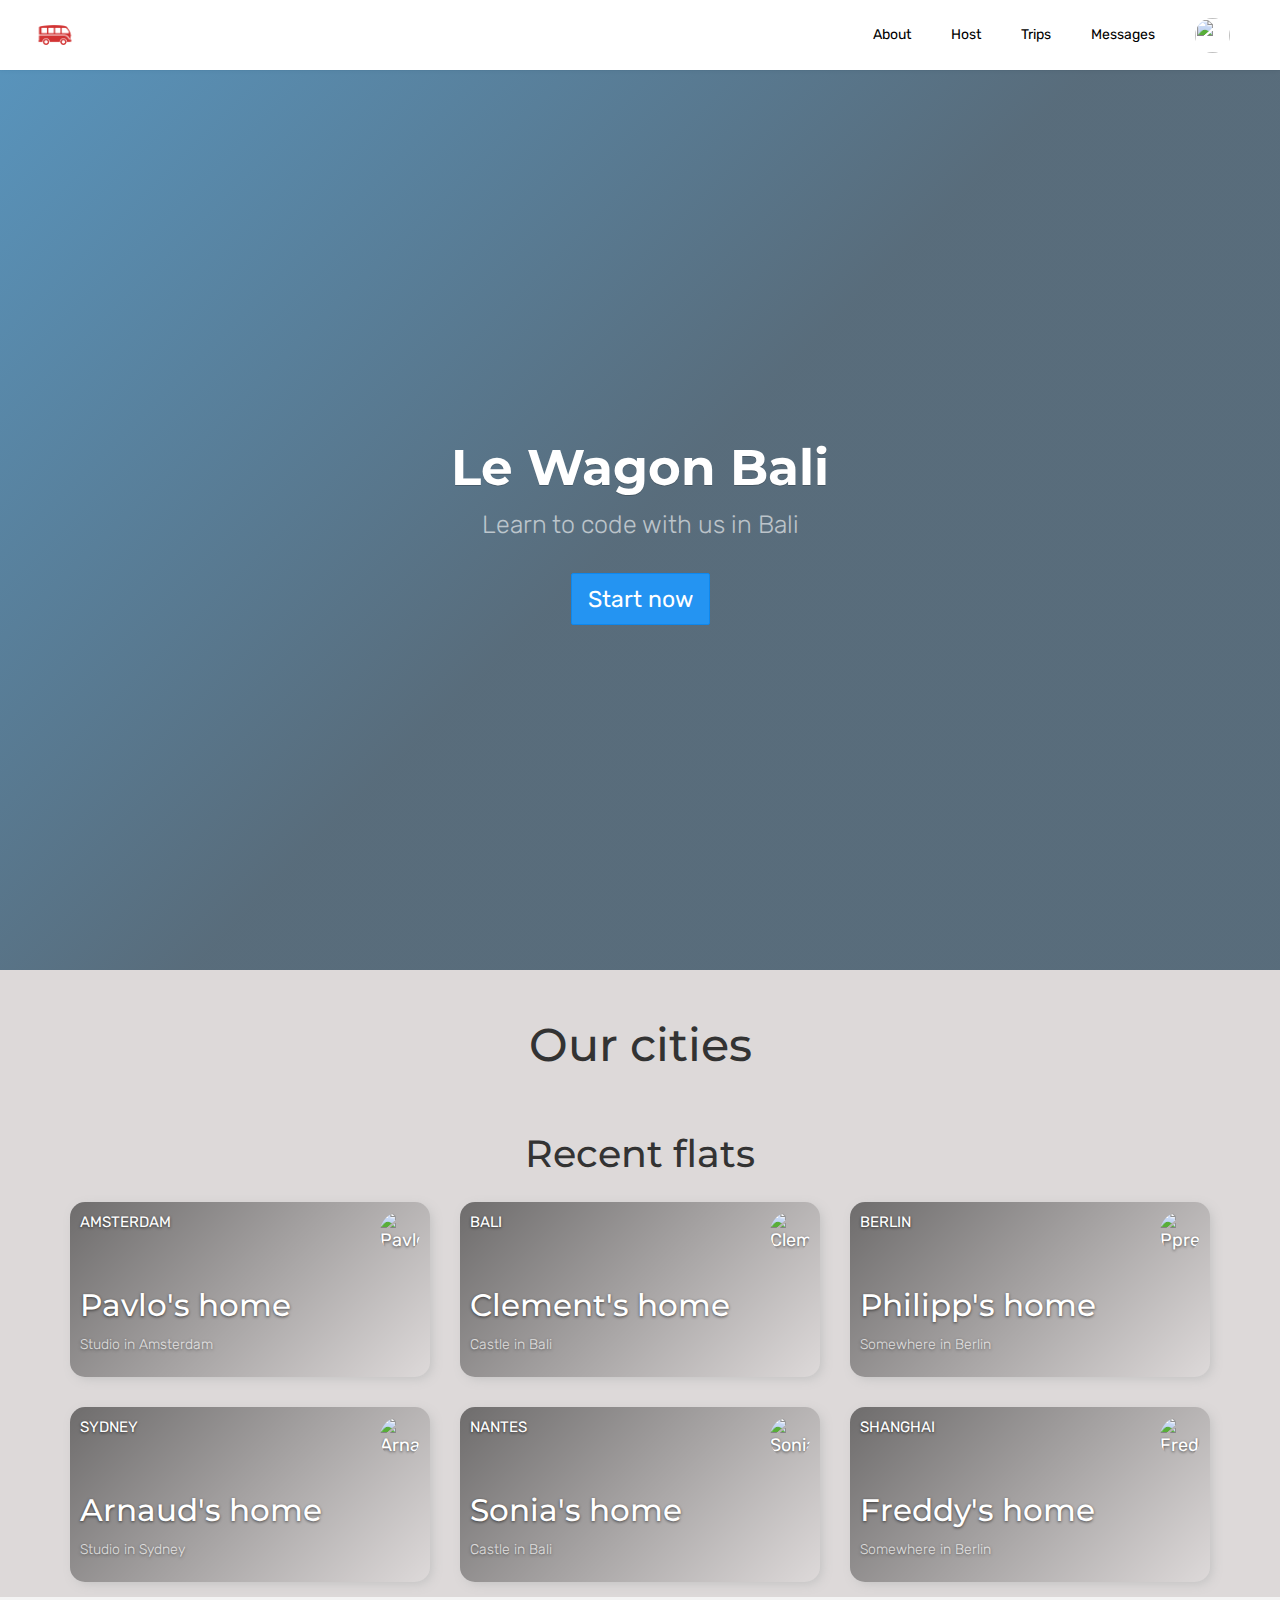
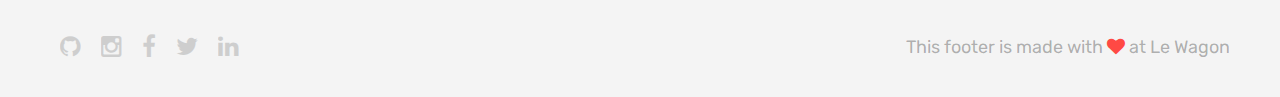
==== commit 80ed0f1c: "Automated commit at 2018-02-09 08:00:17 UTC by middleman-deploy 2.0.0-alpha" ====
--- a/index.html
+++ b/index.html
@@ -64,43 +64,77 @@
 
 <div class="wrapper">
   <h1>Our cities</h1>
-<div class="container">
-  <div class="row">
-    <div class="col-xs-12 col-sm-4">
-      <div class="card" style="background-image: linear-gradient(rgba(0,0,0,0.3), rgba(0,0,0,0.2)), url('https://kitt.lewagon.com/placeholder/cities/amsterdam');">
-        <div class="card-category">Popular</div>
-        <div class="card-description">
-          <h2>Le Wagon Amsterdam</h2>
-          <p>Very cool city, the best</p>
+  <div class="container" id="home-flats">
+    <h2 class="text-center">Recent flats</h2>
+    <div class="row">
+      <div class="col-xs-12 col-sm-6 col-md-4">
+        <div class="card" style="background-image: linear-gradient(-225deg, rgba(0,0,0,0.5) 0%, rgba(0,0,0,0) 100%), url('https://kitt.lewagon.com/placeholder/cities/amsterdam');">
+          <div class="card-category">Amsterdam</div>
+          <div class="card-description">
+            <h3>Pavlo's home</h3>
+            <p>Studio in Amsterdam</p>
+          </div>
+          <img src="https://kitt.lewagon.com/placeholder/users/pavlovoi" class="card-user" alt="Pavlovoi" />
+          <a href="flats/pavlovoi.html" class="card-link"></a>
         </div>
-        <img class="card-user" src="https://kitt.lewagon.com/placeholder/users/tgenaitay">
-        <a class="card-link" href="#" ></a>
       </div>
-    </div>
-    <div class="col-xs-12 col-sm-4">
-      <div class="card" style="background-image: linear-gradient(rgba(0,0,0,0.3), rgba(0,0,0,0.2)), url('https://kitt.lewagon.com/placeholder/cities/shanghai');">
-        <div class="card-category">Popular</div>
-        <div class="card-description">
-          <h2>Le Wagon Shanghai</h2>
-          <p>Very cool city, the best</p>
+      <div class="col-xs-12 col-sm-6 col-md-4">
+        <div class="card" style="background-image: linear-gradient(-225deg, rgba(0,0,0,0.5) 0%, rgba(0,0,0,0) 100%), url('https://kitt.lewagon.com/placeholder/cities/bali');">
+          <div class="card-category">Bali</div>
+          <div class="card-description">
+            <h3>Clement's home</h3>
+            <p>Castle in Bali</p>
+          </div>
+          <img src="https://kitt.lewagon.com/placeholder/users/clembonmr" class="card-user" alt="Clembonmr" />
+          <a href="flats/clembonmr.html" class="card-link"></a>
         </div>
-        <img class="card-user" src="https://kitt.lewagon.com/placeholder/users/tgenaitay">
-        <a class="card-link" href="#" ></a>
       </div>
-    </div>
-    <div class="col-xs-12 col-sm-4">
-      <div class="card" style="background-image: linear-gradient(rgba(0,0,0,0.3), rgba(0,0,0,0.2)), url('https://kitt.lewagon.com/placeholder/cities/london');">
-        <div class="card-category">Popular</div>
-        <div class="card-description">
-          <h2>Le Wagon London</h2>
-          <p>Very cool city, the best</p>
+      <div class="col-xs-12 col-sm-6 col-md-4">
+        <div class="card" style="background-image: linear-gradient(-225deg, rgba(0,0,0,0.5) 0%, rgba(0,0,0,0) 100%), url('https://kitt.lewagon.com/placeholder/cities/berlin');">
+          <div class="card-category">Berlin</div>
+          <div class="card-description">
+            <h3>Philipp's home</h3>
+            <p>Somewhere in Berlin</p>
+          </div>
+          <img src="https://kitt.lewagon.com/placeholder/users/ppreuss" class="card-user" alt="Ppreuss" />
+          <a href="flats/ppreuss.html" class="card-link"></a>
         </div>
-        <img class="card-user" src="https://kitt.lewagon.com/placeholder/users/tgenaitay">
-        <a class="card-link" href="#" ></a>
+      </div>
+      <div class="col-xs-12 col-sm-6 col-md-4">
+        <div class="card" style="background-image: linear-gradient(-225deg, rgba(0,0,0,0.5) 0%, rgba(0,0,0,0) 100%), url('https://kitt.lewagon.com/placeholder/cities/sydney');">
+          <div class="card-category">Sydney</div>
+          <div class="card-description">
+            <h3>Arnaud's home</h3>
+            <p>Studio in Sydney</p>
+          </div>
+          <img src="https://kitt.lewagon.com/placeholder/users/arnauddlc" class="card-user" alt="Arnauddlc" />
+          <a href="flats/arnauddlc.html" class="card-link"></a>
+        </div>
+      </div>
+      <div class="col-xs-12 col-sm-6 col-md-4">
+        <div class="card" style="background-image: linear-gradient(-225deg, rgba(0,0,0,0.5) 0%, rgba(0,0,0,0) 100%), url('https://kitt.lewagon.com/placeholder/cities/nantes');">
+          <div class="card-category">Nantes</div>
+          <div class="card-description">
+            <h3>Sonia's home</h3>
+            <p>Castle in Bali</p>
+          </div>
+          <img src="https://kitt.lewagon.com/placeholder/users/soniamontero" class="card-user" alt="Soniamontero" />
+          <a href="flats/soniamontero.html" class="card-link"></a>
+        </div>
+      </div>
+      <div class="col-xs-12 col-sm-6 col-md-4">
+        <div class="card" style="background-image: linear-gradient(-225deg, rgba(0,0,0,0.5) 0%, rgba(0,0,0,0) 100%), url('https://kitt.lewagon.com/placeholder/cities/shanghai');">
+          <div class="card-category">Shanghai</div>
+          <div class="card-description">
+            <h3>Freddy's home</h3>
+            <p>Somewhere in Berlin</p>
+          </div>
+          <img src="https://kitt.lewagon.com/placeholder/users/freddykwan91" class="card-user" alt="Freddykwan91" />
+          <a href="flats/freddykwan91.html" class="card-link"></a>
+        </div>
       </div>
     </div>
   </div>
-</div>
 </div>
 
     <div class="footer">
